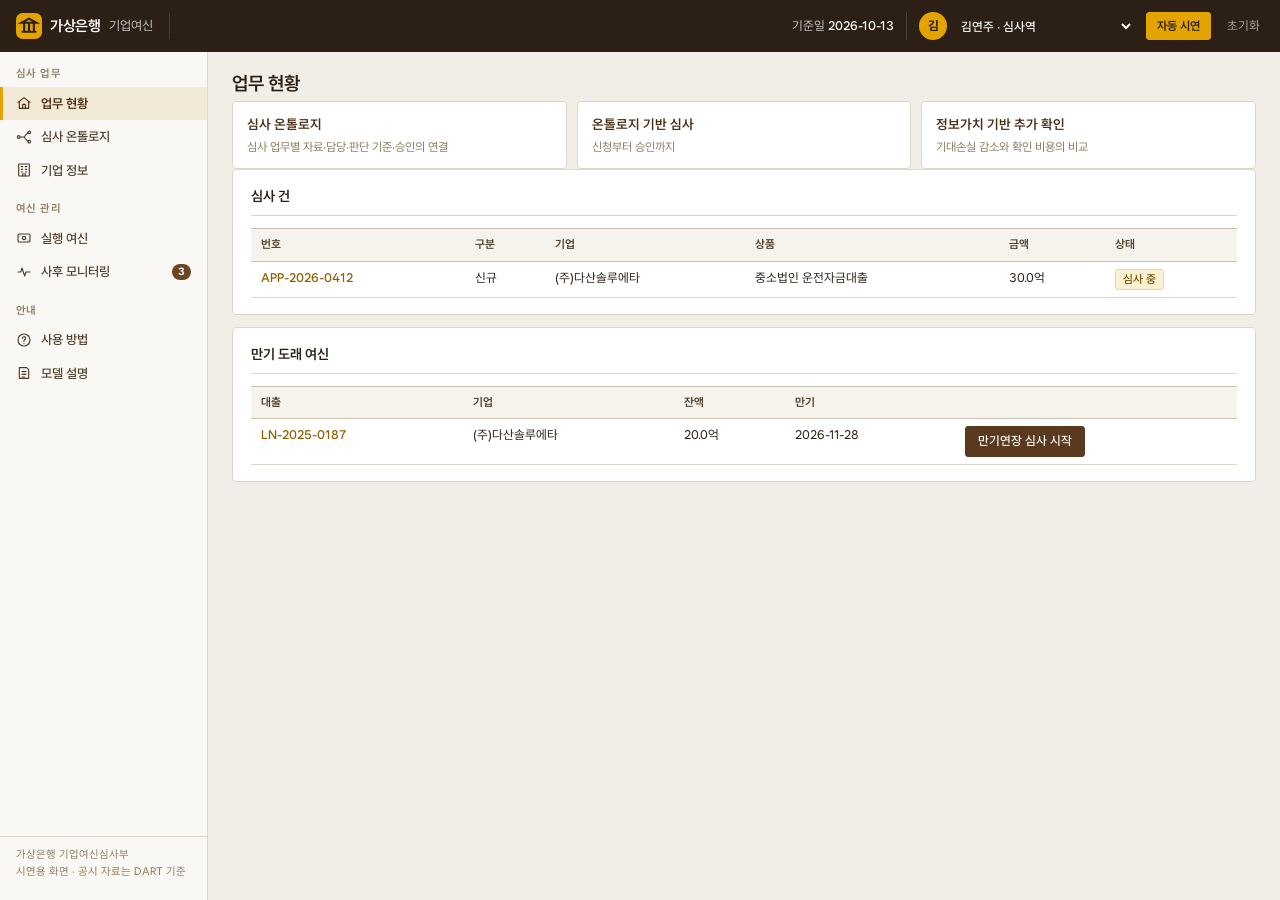
==== index.html @ 07d84627 "자동 시연 기능 추가 - 상단 '자동 시연' 버튼과 사용 방법 화면의 시작 버튼 - 심사 온톨로지 조건 변경, 심사 건 생성, 자료 요청·현장 확인·고객 제출·확인 완료, 재무·상" ====
<!doctype html>
<html lang="ko">
<head>
<meta charset="utf-8">
<meta name="viewport" content="width=device-width, initial-scale=1, viewport-fit=cover">
<meta name="robots" content="noindex">
<style>:root{color-scheme:light}body{margin:0}img{max-width:100%}[hidden]{display:none!important}</style>
</head>
<body>
<title>법인대출 심사 PoC</title>
<style>
@font-face{font-family:"Wanted Sans";font-weight:400;font-style:normal;font-display:swap;src:url([data-uri]) format("woff2")}
@font-face{font-family:"Wanted Sans";font-weight:500;font-style:normal;font-display:swap;src:url([data-uri]) format("woff2")}
@font-face{font-family:"Wanted Sans";font-weight:600;font-style:normal;font-display:swap;src:url([data-uri]) format("woff2")}
@font-face{font-family:"Wanted Sans";font-weight:700;font-style:normal;font-display:swap;src:url([data-uri]) format("woff2")}

:root {
  --yellow: #FFC532; --yellow-deep: #F2A30F; --orange: #E97A1B; --orange-deep: #C2600B;
  --cream: #FFF8EA; --yellow-weak: #FFF1C9; --orange-weak: #FDE7D3;
  --bg: #FAF7F1; --card: #FFFFFF; --line: #EEE7DA; --line-strong: #E2D8C5;
  --text: #2B2B2B; --text-2: #4A4339; --muted: #8A8174;
  --ok: #3F8A5A; --ok-weak: #E8F3EC; --bad: #C23B22; --bad-weak: #FBE6E1;
  --shadow: 0 1px 2px rgba(80, 55, 10, .05), 0 2px 8px rgba(80, 55, 10, .04);
}
* { box-sizing: border-box; }
:root { color-scheme: light; }
html { -webkit-text-size-adjust: 100%; }
body { margin: 0; background: var(--bg); color: var(--text);
  font: 14px/1.55 "Wanted Sans", "Pretendard", "Malgun Gothic", system-ui, sans-serif; letter-spacing: -0.005em; }
a { color: var(--orange-deep); text-decoration: none; }
a:hover { text-decoration: underline; }
h1 { font-size: 22px; font-weight: 600; margin: 0 0 4px; letter-spacing: -0.02em; }
h2 { font-size: 15.5px; font-weight: 600; margin: 0 0 14px; display: flex; align-items: center; gap: 8px; flex-wrap: wrap; }
h3 { font-size: 13.5px; font-weight: 600; margin: 18px 0 8px; color: var(--text-2); }
b, strong { font-weight: 600; }
.sub { color: var(--muted); margin: 0 0 18px; }
.note { color: var(--muted); font-size: 12px; margin: 8px 0 0; }
.small { font-size: 12px; }
.muted { color: var(--muted); }
code, .fn { font-family: ui-monospace, "Cascadia Mono", Consolas, monospace; }
code { font-size: 12px; }

/* ── 상단 바 */
.top { position: sticky; top: env(safe-area-inset-top, 0px); z-index: 10; height: 60px; display: flex; align-items: center; gap: 20px;
  background: #fff; border-bottom: 1px solid var(--line); padding: 0 20px 0 18px; }
.brand { display: flex; align-items: center; gap: 9px; width: 196px; flex: none; color: var(--text); }
.brand:hover { text-decoration: none; }
.brand .logo { width: 30px; height: 30px; }
.brand .logo rect { fill: var(--orange); }
.brand .logo path { fill: none; stroke: #fff; stroke-width: 3; stroke-linecap: round; }
.brand .logo circle { fill: var(--yellow); }
.brand b { font-size: 17px; font-weight: 700; letter-spacing: -0.02em; }
.brand span { font-size: 12px; color: var(--orange-deep); background: var(--yellow-weak); padding: 2px 7px; border-radius: 10px; font-weight: 500; }
.search { flex: 1; max-width: 460px; display: flex; align-items: center; gap: 8px; background: var(--bg); border: 1px solid var(--line);
  border-radius: 20px; padding: 0 14px; height: 36px; }
.search svg { width: 16px; height: 16px; fill: none; stroke: var(--muted); stroke-width: 2; flex: none; }
.search input { border: 0; background: transparent; outline: none; flex: 1; font: inherit; color: var(--text); padding: 0; }
.search:focus-within { border-color: var(--yellow-deep); background: #fff; box-shadow: 0 0 0 3px var(--yellow-weak); }
.meta { margin-left: auto; display: flex; align-items: center; gap: 14px; font-size: 13px; color: var(--text-2); }
.env { background: var(--yellow); color: #4A3500; font-size: 11.5px; font-weight: 600; padding: 3px 9px; border-radius: 10px; }
.asof b { font-weight: 600; }
.icon-btn { position: relative; width: 36px; height: 36px; border-radius: 50%; border: 1px solid var(--line); background: #fff; padding: 0;
  display: grid; place-items: center; cursor: pointer; }
.icon-btn svg { width: 18px; height: 18px; fill: none; stroke: var(--text-2); stroke-width: 1.8; stroke-linejoin: round; }
.icon-btn:hover { background: var(--cream); }
.bell-dot { position: absolute; top: -3px; right: -3px; min-width: 17px; height: 17px; border-radius: 9px; background: var(--orange); color: #fff;
  font-size: 10.5px; font-weight: 700; line-height: 17px; text-align: center; padding: 0 4px; }
.user { display: flex; align-items: center; gap: 8px; }
.avatar { width: 32px; height: 32px; border-radius: 50%; background: linear-gradient(135deg, var(--yellow), var(--orange)); color: #fff;
  font-weight: 700; display: grid; place-items: center; font-size: 14px; }
.user select { border: 0; background: transparent; font: inherit; font-weight: 500; color: var(--text); cursor: pointer; padding: 4px 2px; width: auto; max-width: 190px; }
.user select:focus { box-shadow: none; }
.btn-text { border: 0; background: none; color: var(--muted); font: inherit; font-size: 12.5px; cursor: pointer; padding: 4px; }
.btn-text:hover { color: var(--orange-deep); }

/* ── 왼쪽 메뉴 */
.layout { display: flex; min-height: calc(100vh - 60px); }
nav { width: 214px; flex: none; background: #fff; border-right: 1px solid var(--line); padding: 14px 12px; position: sticky; top: 60px;
  height: calc(100vh - 60px); display: flex; flex-direction: column; }
.nav-group { font-size: 11.5px; font-weight: 600; color: var(--muted); padding: 14px 10px 6px; letter-spacing: .02em; }
.nav-group:first-child { padding-top: 4px; }
nav a { display: flex; align-items: center; gap: 10px; padding: 8px 10px; border-radius: 8px; color: var(--text-2); font-weight: 500; margin-bottom: 2px; }
nav a .ic { width: 18px; height: 18px; fill: none; stroke: currentColor; stroke-width: 1.7; stroke-linecap: round; stroke-linejoin: round; flex: none; }
nav a span { flex: 1; }
nav a:hover { text-decoration: none; background: var(--cream); }
nav a.on { background: var(--yellow-weak); color: var(--orange-deep); font-weight: 600; box-shadow: inset 3px 0 0 var(--orange); }
.nb { background: var(--orange); color: #fff; border-radius: 10px; font-size: 11px; font-weight: 700; padding: 0 7px; line-height: 18px; flex: none !important; }
.nav-foot { margin-top: auto; font-size: 11px; color: var(--muted); padding: 10px; border-top: 1px solid var(--line); line-height: 1.5; }

main { flex: 1; min-width: 0; padding: 18px 30px 60px; max-width: 1320px; }
.crumb { font-size: 12.5px; color: var(--muted); margin-bottom: 10px; display: flex; gap: 6px; align-items: center; }
.crumb span { color: var(--line-strong); }
.crumb b { color: var(--text-2); font-weight: 500; }
.crumb a { color: var(--muted); }

/* ── 카드 */
.card { background: var(--card); border: 1px solid var(--line); border-radius: 12px; padding: 20px 22px; margin-bottom: 16px; box-shadow: var(--shadow); }
.card.scroll { overflow-x: auto; }
.step h2 .n { display: inline-flex; width: 24px; height: 24px; border-radius: 50%; background: var(--orange); color: #fff;
  align-items: center; justify-content: center; font-size: 12.5px; font-weight: 700; }
.step h2 .fns { margin-left: auto; display: flex; gap: 4px; flex-wrap: wrap; }
.fn { font-size: 11px; background: var(--cream); color: var(--orange-deep); border: 1px solid var(--yellow-weak); border-radius: 5px; padding: 1px 7px; font-weight: 500; }
.grid2 { display: grid; grid-template-columns: 1fr 1fr; gap: 18px; }
.grid3 { display: grid; grid-template-columns: 1fr 1fr 1fr; gap: 18px; }
.grid4 { display: grid; grid-template-columns: repeat(4, 1fr); gap: 14px; margin-bottom: 18px; }
.grid2 > .card, .grid3 > .card { margin-bottom: 0; }
.grid2 + .card, .grid2 + section { margin-top: 16px; }
.kpi { background: #fff; border: 1px solid var(--line); border-radius: 12px; padding: 16px 18px; box-shadow: var(--shadow); position: relative; overflow: hidden; }
.kpi::before { content: ""; position: absolute; left: 0; top: 0; bottom: 0; width: 4px; background: var(--yellow); }
.kpi:nth-child(2)::before { background: var(--yellow-deep); }
.kpi:nth-child(3)::before { background: var(--orange); }
.kpi:nth-child(4)::before { background: var(--orange-deep); }
.kpi .k { color: var(--muted); font-size: 12.5px; font-weight: 500; }
.kpi .v { font-size: 26px; font-weight: 700; letter-spacing: -0.02em; margin-top: 2px; }
.kpi .v.small { font-size: 17px; }
.row-between { display: flex; justify-content: space-between; align-items: flex-start; gap: 12px; flex-wrap: wrap; }

/* ── 표 */
table.t { width: 100%; border-collapse: collapse; }
.t th, .t td { border-bottom: 1px solid var(--line); padding: 9px 10px; text-align: left; vertical-align: top; }
.t th { background: #FBF6EA; font-weight: 600; font-size: 12px; color: #6B5A3A; white-space: nowrap; border-bottom-color: var(--line-strong); }
.t tr:hover td { background: #FFFCF4; }
.t.num td, .t.num th { text-align: right; font-variant-numeric: tabular-nums; }
.t.num td:first-child, .t.num th:first-child, .t .l, .t.num .l { text-align: left; }
.t.small td, .t.small th { padding: 5px 7px; font-size: 12px; }
.t tr.sum td { font-weight: 600; background: var(--cream); }
.t tr.hlrow td { background: var(--yellow-weak); }
.t tr.srcrow td { font-size: 12px; }
.t td a { font-weight: 500; }

.dl { display: grid; grid-template-columns: 120px 1fr; gap: 8px 14px; margin: 0; }
.dl.cols { grid-template-columns: 100px 1fr 100px 1fr; }
.dl dt { color: var(--muted); }
.dl dd { margin: 0; font-weight: 500; }

/* ── 표시 */
.tag { display: inline-block; font-size: 11px; border-radius: 5px; padding: 1px 7px; margin-right: 4px; font-weight: 600; }
.t-public { background: var(--yellow-weak); color: #8A5A00; }
.t-syn { background: #F1ECE3; color: #6B5A3A; }
.t-calc { background: var(--orange-weak); color: var(--orange-deep); }
.lv, .st { display: inline-block; font-size: 12px; border-radius: 12px; padding: 2px 10px; white-space: nowrap; font-weight: 600; }
.lv-ok, .st-ok { background: var(--ok-weak); color: var(--ok); }
.lv-info { background: #F1ECE3; color: #6B5A3A; }
.lv-warn, .st-wait { background: var(--orange-weak); color: var(--orange-deep); }
.lv-bad, .st-bad { background: var(--bad-weak); color: var(--bad); }
.st-sub { background: var(--yellow-weak); color: #8A5A00; }
.warn-t { color: var(--bad); }
.ok-t { color: var(--ok); font-weight: 600; }

.checks { list-style: none; margin: 0; padding: 0; }
.checks li { display: flex; gap: 12px; padding: 10px 0; border-bottom: 1px solid var(--line); }
.checks li:last-child { border-bottom: 0; }
.checks li .lv { flex: none; width: 72px; text-align: center; align-self: flex-start; }
.checks p { margin: 3px 0 0; color: var(--text-2); }
.plain { margin: 0; padding-left: 18px; }
.plain li.hit { color: var(--orange-deep); font-weight: 500; }
.src { font-size: 12px; white-space: nowrap; }

.tabs { display: flex; gap: 2px; border-bottom: 1px solid var(--line); margin-bottom: 18px; flex-wrap: wrap; }
.tab { border: 0; background: none; padding: 10px 16px; cursor: pointer; font: inherit; font-weight: 500; color: var(--muted); border-bottom: 2px solid transparent; margin-bottom: -1px; }
.tab:hover { color: var(--text); }
.tab.on { color: var(--orange-deep); border-bottom-color: var(--orange); font-weight: 600; }
.seg { display: inline-flex; border: 1px solid var(--line); border-radius: 8px; overflow: hidden; margin-bottom: 14px; background: #fff; padding: 2px; gap: 2px; }
.seg.wrap { flex-wrap: wrap; }
.seg button { border: 0; background: none; padding: 6px 14px; cursor: pointer; font: inherit; font-size: 13px; color: var(--text-2); border-radius: 6px; }
.seg button.on { background: var(--yellow); color: #3D2C00; font-weight: 600; }

/* ── 입력·버튼 */
button { font: inherit; font-size: 13px; font-weight: 600; background: var(--orange); color: #fff; border: 1px solid var(--orange); border-radius: 8px; padding: 6px 14px; cursor: pointer; }
button:hover { background: var(--orange-deep); border-color: var(--orange-deep); }
button.ghost { background: #fff; color: var(--orange-deep); border-color: var(--line-strong); }
button.ghost:hover { background: var(--cream); }
button.danger { background: #fff; color: var(--bad); border-color: #EBC2B9; }
button.danger:hover { background: var(--bad-weak); }
button.small { padding: 3px 10px; font-size: 12px; }
.btn-ghost { display: inline-block; border: 1px solid var(--line-strong); background: #fff; color: var(--text-2); border-radius: 8px; padding: 6px 14px; font-weight: 500; font-size: 13px; }
.btn-ghost:hover { text-decoration: none; background: var(--cream); }
input, select, textarea { font: inherit; font-size: 13px; border: 1px solid var(--line-strong); border-radius: 8px; padding: 6px 9px; background: #fff; color: var(--text); }
input:focus, select:focus, textarea:focus { outline: none; border-color: var(--yellow-deep); box-shadow: 0 0 0 3px var(--yellow-weak); }
textarea { width: 100%; margin-bottom: 8px; }
.params { display: flex; flex-wrap: wrap; gap: 10px 14px; align-items: flex-end; padding: 14px; background: var(--cream); border: 1px solid var(--yellow-weak); border-radius: 10px; margin-bottom: 16px; }
.params label { display: flex; flex-direction: column; font-size: 12px; color: var(--text-2); gap: 3px; font-weight: 500; }
.params input { width: 96px; }
.params fieldset { border: 1px solid var(--line-strong); border-radius: 8px; display: flex; gap: 8px; padding: 6px 10px; background: #fff; }
.params legend { font-size: 12px; color: var(--text-2); font-weight: 600; }
.btns { display: flex; gap: 6px; margin-top: 8px; }
form.inline { display: flex; gap: 6px; align-items: center; }
form.inline input[type=file] { max-width: 220px; }
details { margin-top: 12px; }
summary { cursor: pointer; color: var(--orange-deep); font-weight: 500; }
.op { border-left: 3px solid var(--yellow); background: var(--cream); padding: 8px 12px; margin-bottom: 8px; border-radius: 0 8px 8px 0; }
.op p { margin: 4px 0 0; }
.empty { color: var(--muted); }
.pkg { background: var(--cream); padding: 5px 12px; border-radius: 8px; font-size: 12px; }

/* ── 심사 화면 */
.page-head { display: flex; justify-content: space-between; align-items: flex-start; gap: 12px; margin-bottom: 14px; flex-wrap: wrap; }
.page-head .sub { margin: 0; display: flex; align-items: center; gap: 6px; flex-wrap: wrap; }
.h1-co { font-weight: 500; color: var(--text-2); margin-left: 6px; }
.head-actions { display: flex; gap: 8px; }
.stepper { display: flex; list-style: none; margin: 0 0 18px; padding: 14px 18px; background: #fff; border: 1px solid var(--line); border-radius: 12px; box-shadow: var(--shadow); gap: 0; }
.stepper li { flex: 1; display: flex; align-items: center; gap: 10px; position: relative; }
.stepper li + li::before { content: ""; position: absolute; left: -18px; width: 18px; top: 50%; border-top: 2px solid var(--line-strong); }
.stepper li.done + li::before { border-top-color: var(--orange); }
.stepper .dot { width: 28px; height: 28px; border-radius: 50%; display: grid; place-items: center; font-size: 12.5px; font-weight: 700;
  border: 2px solid var(--line-strong); color: var(--muted); background: #fff; flex: none; }
.stepper li.done .dot { background: var(--orange); border-color: var(--orange); color: #fff; }
.stepper li.cur .dot { border-color: var(--yellow-deep); background: var(--yellow-weak); color: var(--orange-deep); }
.stepper b { display: block; font-size: 13px; }
.stepper small { display: block; color: var(--muted); font-size: 11.5px; }
.stepper li { padding-right: 18px; }
.case-layout { display: grid; grid-template-columns: minmax(0, 1fr) 290px; gap: 16px; align-items: start; }
.case-layout.no-side { grid-template-columns: minmax(0, 1fr); }
.case-side { position: sticky; top: 76px; }
.side-card { padding: 16px 18px; }
.side-card h3 { margin-top: 0; }
.side-co { display: flex; gap: 10px; align-items: center; margin-bottom: 14px; }
.co-mark { width: 38px; height: 38px; border-radius: 10px; background: var(--yellow-weak); color: var(--orange-deep); font-weight: 700; font-size: 17px; display: grid; place-items: center; flex: none; }
.side-co b { display: block; }
.side-co small { color: var(--muted); font-size: 12px; }
.side-dl { display: grid; grid-template-columns: 76px 1fr; gap: 6px 10px; margin: 0 0 14px; font-size: 13px; }
.side-dl dt { color: var(--muted); }
.side-dl dd { margin: 0; text-align: right; }
.side-metrics { display: grid; grid-template-columns: repeat(3, 1fr); gap: 6px; margin-bottom: 12px; }
.side-metrics div { background: var(--cream); border-radius: 8px; padding: 8px; text-align: center; }
.side-metrics small { display: block; font-size: 11px; color: var(--muted); }
.side-metrics b { display: block; font-size: 19px; font-weight: 700; }
.side-metrics span { font-size: 10.5px; color: var(--muted); }
.band { color: var(--text); }
.band-C, .band-D { color: var(--orange-deep); }
.side-reco { border: 1px dashed var(--yellow-deep); border-radius: 8px; padding: 9px 11px; background: #FFFCF2; }
.side-reco small { display: block; font-size: 11px; color: var(--orange-deep); font-weight: 600; }
.side-reco b { display: block; font-size: 13px; margin: 2px 0; }
.side-reco span { font-size: 11.5px; color: var(--muted); }
.side-log { list-style: none; margin: 0; padding: 0; }
.side-log li { display: grid; grid-template-columns: 1fr auto; gap: 0 8px; padding: 7px 0; border-bottom: 1px solid var(--line); font-size: 12.5px; }
.side-log li:last-child { border-bottom: 0; }
.side-log span { grid-column: 1; color: var(--muted); font-size: 11.5px; }
.side-log small { grid-row: 1; grid-column: 2; color: var(--muted); }
.side-pkg { display: flex; align-items: center; gap: 8px; padding: 10px 14px; border-radius: 10px; background: var(--yellow-weak); color: var(--orange-deep); font-weight: 500; font-size: 12.5px; }
.side-pkg .ic { width: 16px; height: 16px; fill: none; stroke: currentColor; stroke-width: 1.8; }
.side-pkg:hover { text-decoration: none; background: var(--yellow); color: #3D2C00; }

/* ── 패키지 칩 */
.chips { display: flex; flex-wrap: wrap; gap: 4px; margin-bottom: 7px; align-items: center; }
.chips .cl { font-size: 11px; color: var(--muted); width: 36px; }
.chip { font: 11px/1.8 ui-monospace, Consolas, monospace; padding: 0 7px; border-radius: 5px; }
.c-obj { background: var(--yellow-weak); color: #7A5200; }
.c-fn { background: var(--cream); color: var(--orange-deep); border: 1px solid var(--yellow-weak); }
.c-act { background: var(--orange-weak); color: var(--orange-deep); }

/* ── 고객 진행 단계 */
.progress { display: flex; list-style: none; padding: 0; margin: 14px 0; gap: 4px; }
.progress li { flex: 1; text-align: center; padding: 9px 4px; background: #F3EEE4; color: var(--muted); font-size: 13px; font-weight: 500; border-radius: 6px; }
.progress li.done { background: var(--orange); color: #fff; }

/* ── 그래프 */
.chart { width: 100%; height: auto; }
.chart .bar { fill: var(--yellow-deep); }
.chart .bar.hl { fill: var(--orange); }
.chart .bar.neg { fill: #E59A86; }
.chart .zero { stroke: #CFC5B3; stroke-width: 1; }
.chart .ref { stroke: var(--bad); stroke-dasharray: 4 3; }
.chart .axis { font-size: 10px; fill: var(--muted); }
.chart .val { font-size: 10px; fill: var(--text); font-weight: 600; }

.toast { position: fixed; bottom: 26px; left: 50%; transform: translateX(-50%) translateY(20px); opacity: 0; transition: .2s;
  background: #2B2B2B; color: #fff; padding: 11px 18px; border-radius: 10px; pointer-events: none; max-width: 90vw; box-shadow: 0 6px 20px rgba(0,0,0,.15); }
.toast.show { opacity: 1; transform: translateX(-50%); }
.toast.bad { background: var(--bad); }

/* 고객 화면 */
.customer .search, .customer .asof { visibility: hidden; }
.customer .brand span { background: var(--orange); color: #fff; }

@media (max-width: 1100px) {
  .case-layout { grid-template-columns: minmax(0, 1fr); }
  .case-side { position: static; }
}
@media (max-width: 900px) {
  .top { gap: 10px; padding: 0 12px; }
  .brand { width: auto; }
  .brand span, .asof, .env, .search { display: none; }
  .layout { flex-direction: column; }
  nav { width: auto; height: auto; position: static; flex-direction: row; overflow-x: auto; border-right: 0; border-bottom: 1px solid var(--line); padding: 6px; }
  .nav-group, .nav-foot { display: none; }
  nav a { white-space: nowrap; }
  main { padding: 14px 16px 40px; }
  .grid2, .grid3 { grid-template-columns: 1fr; }
  .grid4 { grid-template-columns: 1fr 1fr; }
  .dl.cols { grid-template-columns: 90px 1fr; }
  .card { overflow-x: auto; }
  .stepper { overflow-x: auto; }
  .stepper li { min-width: 120px; }
}

/* ── 색상: 진한 노랑·갈색 */
:root {
  --yellow: #E3A400; --yellow-deep: #C98A00; --orange: #6B4423; --orange-deep: #4A2E14;
  --cream: #FBF3DF; --yellow-weak: #F6E3AE; --orange-weak: #EADDC9;
  --bg: #F5EDDC; --card: #FFFDF8; --line: #E6D9BC; --line-strong: #D3C09A;
  --text: #2A1E12; --text-2: #4B3A27; --muted: #8C7A5E;
  --ok: #4F7A3A; --ok-weak: #E7EEDC; --bad: #B4381F; --bad-weak: #F7E2DC;
  --shadow: 0 1px 2px rgba(70, 45, 10, .06), 0 2px 8px rgba(70, 45, 10, .05);
  --amber-text: #6B4A00;
}
a { color: #8F5E00; }
.brand span { background: var(--yellow-weak); color: var(--orange-deep); }
.customer .brand span { background: var(--orange); color: #fff; }
.avatar { background: linear-gradient(135deg, var(--yellow), var(--orange)); }
.env { background: var(--yellow); color: var(--orange-deep); }
.t th { background: #F2E6C8; color: #5C4420; border-bottom-color: var(--line-strong); }
.t tr:hover td { background: #FAF3E2; }
.t-public { background: var(--yellow-weak); color: var(--amber-text); }
.t-syn { background: #EDE4D0; color: #5C4420; }
.t-calc { background: var(--orange-weak); color: var(--orange-deep); }
.lv-info { background: #EDE4D0; color: #5C4420; }
.lv-warn, .st-wait { background: #F3D27A; color: var(--amber-text); }
.st-sub { background: var(--yellow-weak); color: var(--amber-text); }
.tab.on { color: var(--orange-deep); border-bottom-color: var(--yellow); }
.tab.on:hover { border-bottom-color: var(--yellow); }
.seg button.on, .seg button.on:hover { background: var(--yellow); color: var(--orange-deep); }
button.ghost { color: var(--orange-deep); }
.side-reco { background: var(--cream); border-color: var(--yellow-deep); }
.side-reco small { color: var(--amber-text); }
.c-obj { background: var(--yellow-weak); color: #5C4420; }
.c-fn { background: var(--cream); color: var(--orange-deep); border-color: var(--yellow-weak); }
.c-act { background: var(--orange-weak); color: var(--orange-deep); }
.progress li { background: #EDE3CC; }
.chart .bar { fill: var(--yellow-deep); }
.chart .bar.hl { fill: var(--orange); }
.chart .bar.neg { fill: #C9977A; }
.chart .zero { stroke: #C9B894; }
.toast { background: var(--text); }
.fn { background: var(--cream); color: var(--orange-deep); border-color: var(--yellow-weak); }
.kpi::before { background: var(--yellow); }
.kpi:nth-child(2)::before { background: var(--yellow-deep); }
.kpi:nth-child(3)::before { background: var(--orange); }
.kpi:nth-child(4)::before { background: var(--orange-deep); }
.stepper li.cur .dot { border-color: var(--yellow); background: var(--yellow-weak); color: var(--orange-deep); }
.search:focus-within, input:focus, select:focus, textarea:focus { border-color: var(--yellow-deep); box-shadow: 0 0 0 3px var(--yellow-weak); }
.nav-foot { color: var(--muted); }

/* ── 업무 시스템 스킨: 평면, 조밀, 색은 강조에만 */
:root { --bg: #F1EEE8; --card: #FFFFFF; --line: #DDD7CA; --line-strong: #C9C0AE; --shadow: none; --top: #2C2016; --top-2: #3B2B1C; --radius: 4px; }
body { font-size: 13px; line-height: 1.5; letter-spacing: 0; }
h1 { font-size: 19px; font-weight: 600; margin: 0 0 2px; letter-spacing: -0.01em; }
h2 { font-size: 14px; margin: 0 0 12px; padding-bottom: 8px; border-bottom: 1px solid var(--line); }
h3 { font-size: 13px; margin: 14px 0 6px; color: var(--text); }
.sub { margin-bottom: 14px; font-size: 12.5px; }
.note { font-size: 11.5px; }

/* 상단 바: 어두운 갈색 */
.top { height: 52px; background: var(--top); border-bottom: 0; color: #fff; gap: 16px; padding: 0 16px; }
.brand { width: auto; color: #fff; gap: 8px; padding-right: 16px; border-right: 1px solid rgba(255,255,255,.14); margin-right: 4px; }
.brand .logo { width: 26px; height: 26px; }
.brand .logo rect { fill: var(--yellow); }
.brand .logo path { stroke: var(--top); stroke-width: 2.6; }
.brand b { font-size: 15px; font-weight: 600; }
.brand span { background: none; color: rgba(255,255,255,.72); padding: 0; font-size: 13px; font-weight: 400; }
.customer .brand span { background: none; color: var(--yellow); }
.meta { gap: 12px; color: rgba(255,255,255,.75); font-size: 12.5px; }
.asof b { color: #fff; font-weight: 500; }
.user { gap: 8px; padding-left: 12px; border-left: 1px solid rgba(255,255,255,.14); }
.user select { color: #fff; font-weight: 500; }
.user select option { color: var(--text); }
.avatar { width: 28px; height: 28px; background: var(--yellow); color: var(--top); font-size: 12.5px; font-weight: 700; }
.btn-text { color: rgba(255,255,255,.6); }
.btn-text:hover { color: #fff; }

/* 메뉴 */
.layout { min-height: calc(100vh - 52px); }
nav { width: 208px; padding: 10px 0; top: 52px; height: calc(100vh - 52px); background: #FAF8F4; border-right: 1px solid var(--line); }
.nav-group { font-size: 11px; font-weight: 600; color: var(--muted); padding: 14px 16px 4px; letter-spacing: .04em; }
nav a { padding: 7px 16px; border-radius: 0; margin: 0; font-size: 13px; font-weight: 500; color: var(--text-2); gap: 9px; }
nav a .ic { width: 16px; height: 16px; }
nav a:hover { background: #F2EEE4; }
nav a.on { background: #F2EAD6; color: var(--orange-deep); font-weight: 600; box-shadow: inset 3px 0 0 var(--yellow); }
.nb { background: var(--orange); font-size: 10.5px; line-height: 16px; padding: 0 6px; border-radius: 8px; }
.nav-foot { font-size: 11px; padding: 10px 16px; }

main { padding: 18px 24px 56px; max-width: 1360px; }
.crumb { font-size: 12px; margin-bottom: 8px; }

/* 카드·표: 평면 */
.card { border-radius: var(--radius); padding: 16px 18px; margin-bottom: 12px; box-shadow: none; }
.grid2, .grid3 { gap: 12px; }
.grid4 { gap: 0; margin-bottom: 12px; border: 1px solid var(--line); border-radius: var(--radius); background: #fff; }
.kpi { border: 0; border-right: 1px solid var(--line); border-radius: 0; padding: 12px 16px; box-shadow: none; }
.kpi:last-child { border-right: 0; }
.kpi::before { display: none; }
.kpi .k { font-size: 12px; }
.kpi .v { font-size: 20px; font-weight: 600; margin-top: 2px; }
.kpi .v.small { font-size: 15px; }
table.t { font-size: 12.5px; }
.t th, .t td { padding: 7px 10px; }
.t th { background: #F6F3EC; color: var(--text-2); font-size: 11.5px; font-weight: 600; border-bottom: 1px solid var(--line-strong); border-top: 1px solid var(--line-strong); }
.t tr:hover td { background: #FAF8F3; }
.t tr.sum td { background: #F6F3EC; }
.t tr.hlrow td { background: #FBF3DC; }
.dl { gap: 6px 12px; font-size: 13px; }
.dl dt { font-size: 12.5px; }

/* 표시 */
.tag { border-radius: 3px; font-size: 10.5px; padding: 1px 6px; font-weight: 500; }
.lv, .st { border-radius: 3px; font-size: 11.5px; padding: 1px 7px; font-weight: 500; border: 1px solid transparent; }
.lv-ok, .st-ok { background: #EEF4E8; color: #3E6B2E; border-color: #CFE0C3; }
.lv-info { background: #F3F0E9; color: #5C4E3A; border-color: #E1DACC; }
.lv-warn, .st-wait { background: #FBF0CF; color: #6B4A00; border-color: #EBD59A; }
.lv-bad, .st-bad { background: #FBEAE5; color: #A33217; border-color: #EFC8BE; }
.st-sub { background: #F3E9CF; color: #6B4A00; border-color: #E5D3A2; }
.checks li { padding: 8px 0; gap: 10px; }
.checks li .lv { width: 64px; }
.checks p { font-size: 12.5px; }

.tabs { margin-bottom: 14px; gap: 0; }
.tab { padding: 8px 14px; font-size: 13px; }
.seg { border-radius: 3px; padding: 0; gap: 0; margin-bottom: 12px; }
.seg button { border-radius: 0; padding: 5px 12px; font-size: 12.5px; border-right: 1px solid var(--line); }
.seg button:last-child { border-right: 0; }

/* 입력·버튼 */
button { border-radius: 3px; padding: 5px 12px; font-size: 12.5px; font-weight: 500; background: #5A3A1E; border-color: #5A3A1E; }
button:hover { background: #432A14; border-color: #432A14; }
button.ghost { color: var(--text-2); border-color: var(--line-strong); }
button.small { padding: 2px 9px; font-size: 12px; }
.btn-ghost { border-radius: 3px; padding: 5px 12px; font-size: 12.5px; }
input, select, textarea { border-radius: 3px; padding: 5px 8px; font-size: 12.5px; }
.params { background: #F8F6F1; border: 1px solid var(--line); border-radius: var(--radius); padding: 10px 12px; gap: 8px 12px; margin-bottom: 12px; }
.params label { font-size: 11.5px; }
.params input { width: 88px; }
.op { border-left: 3px solid var(--yellow); background: #FAF8F3; border-radius: 0 3px 3px 0; }
summary { font-size: 12.5px; }

/* 심사 화면 */
.page-head { margin-bottom: 12px; }
.stepper { border-radius: var(--radius); box-shadow: none; padding: 10px 16px; margin-bottom: 12px; }
.stepper .dot { width: 22px; height: 22px; font-size: 11px; border-width: 1.5px; }
.stepper b { font-size: 12.5px; }
.stepper small { font-size: 11px; }
.step h2 .n { width: 20px; height: 20px; border-radius: 3px; font-size: 11.5px; background: #5A3A1E; }
.case-layout { grid-template-columns: minmax(0, 1fr) 272px; gap: 12px; }
.case-side { top: 64px; }
.side-card { padding: 14px 16px; }
.co-mark { width: 34px; height: 34px; border-radius: 4px; background: #F3E9CF; color: var(--orange-deep); font-size: 15px; }
.side-dl { font-size: 12.5px; }
.side-metrics div { background: #F6F3EC; border-radius: 3px; }
.side-metrics b { font-size: 17px; }
.side-reco { border: 1px solid #E5D3A2; background: #FBF3DC; border-radius: 3px; }
.side-pkg { border-radius: 3px; background: #F2EAD6; color: var(--orange-deep); font-size: 12px; }
.side-pkg:hover { background: #EAD9B3; color: var(--orange-deep); }
.chip { border-radius: 3px; font-size: 10.5px; }
.progress li { border-radius: 3px; font-size: 12.5px; padding: 8px 4px; }
.progress li.done { background: #5A3A1E; }
.pkg { border-radius: 3px; }
.toast { border-radius: 4px; font-size: 13px; }
.fn { border-radius: 3px; }

@media (max-width: 1100px) {
  .case-layout { grid-template-columns: minmax(0, 1fr); }
  .case-side { position: static; }
}
@media (max-width: 900px) {
  .layout { flex-direction: column; min-height: 0; }
  nav { width: auto; height: auto; position: static; flex-direction: row; overflow-x: auto; padding: 0 6px; border-right: 0; border-bottom: 1px solid var(--line); background: #fff; }
  nav a { white-space: nowrap; padding: 10px 10px; }
  nav a.on { background: none; box-shadow: inset 0 -2px 0 var(--yellow); }
  .nav-group, .nav-foot { display: none; }
  .top .brand span, .top .asof { display: none; }
}

@media (max-width: 600px) {
  .top { height: 52px; gap: 8px; padding: 0 12px; }
  .brand { border-right: 0; padding-right: 0; }
  .brand b { font-size: 14px; }
  .user { border-left: 0; padding-left: 0; }
  .meta { gap: 8px; }
  .user select { max-width: 150px; font-size: 13px; }
  .btn-text { font-size: 12px; }
  .layout { min-height: calc(100vh - 52px); }
  main { padding: 12px 16px 48px; }
  h1 { font-size: 19px; }
  .card { padding: 12px 12px; }
  .grid4 { gap: 0; }
  .kpi { padding: 10px 12px; border-bottom: 1px solid var(--line); }
  .kpi:nth-child(2n) { border-right: 0; }
  .kpi:nth-child(n+3) { border-bottom: 0; }
  .kpi .v { font-size: 18px; }
  .dl { grid-template-columns: 96px 1fr; }
  .dl.cols { grid-template-columns: 90px 1fr; }
  .side-dl { grid-template-columns: 70px 1fr; }
  .t th, .t td { padding: 7px 8px; }
  .params { padding: 10px; gap: 8px 10px; }
  .params input { width: 84px; }
  .params fieldset { flex-wrap: wrap; }
  .toast { bottom: calc(18px + env(safe-area-inset-bottom, 0px)); }
  form.inline { flex-wrap: wrap; }
  form.inline input[type=file] { max-width: 100%; }
  .page-head .head-actions { width: 100%; }
  .t td, .t th { white-space: nowrap; }
  .t td.l, .t td .note, .t td div, .t td p, .t td.small { white-space: normal; min-width: 150px; }
  .btn-text { white-space: nowrap; }
  .user select { max-width: 132px; }
  .t.stack, .t.stack tbody { display: block; }
  .t.stack tr { display: block; padding: 9px 0; border-bottom: 1px solid var(--line); }
  .t.stack tr:first-child { display: none; }
  .t.stack tr:last-child { border-bottom: 0; }
  .t.stack td { display: flex; gap: 10px; padding: 2px 0; border: 0; white-space: normal; align-items: flex-start; text-align: left; }
  .t.stack td::before { content: attr(data-th); color: var(--muted); font-size: 12px; flex: none; width: 76px; padding-top: 1px; }
  .t.stack td:not([data-th])::before { content: none; }
  .t.stack td:empty { display: none; }
  .t.stack tr:hover td { background: none; }
  .t.stack tr.sum td, .t.stack tr.hlrow td { background: none; }
  .t.stack tr.hlrow { background: var(--yellow-weak); border-radius: 6px; padding: 9px 8px; }
  .t.stack td .note, .t.stack td div { min-width: 0; }
  .t.stack td > b:first-child { font-weight: 600; }
  .t.stack form.inline { width: 100%; }
}
.tab:hover, .tab.on:hover { background: none; border-color: transparent; border-bottom-color: transparent; }
.tab.on:hover { border-bottom-color: var(--orange); }
.seg button:hover { background: none; border-color: transparent; }
.seg button.on:hover { background: var(--yellow); }
.btn-text:hover { background: none; border-color: transparent; }
nav::-webkit-scrollbar { height: 0; }

/* 심사 온톨로지 */
.workflow-intro { background: #FFFCF5; border-color: #EAD9B3; }
.guide { display: grid; grid-template-columns: repeat(3, minmax(0, 1fr)); gap: 10px; }
.guide a { display: block; border: 1px solid var(--line); border-radius: 4px; padding: 12px 14px; background: #fff; color: var(--text); }
.guide a:hover { text-decoration: none; border-color: var(--yellow-deep); background: #FFFCF5; }
.guide b { display: block; font-size: 13.5px; margin-bottom: 3px; color: var(--orange-deep); }
.guide span { font-size: 12px; color: var(--muted); }
.workflow-controls { display: flex; flex-wrap: wrap; align-items: end; gap: 12px; }
.workflow-controls label { display: flex; flex-direction: column; gap: 5px; font-size: 12px; min-width: 150px; flex: 1 1 150px; }
.workflow-controls select { height: 35px; width: 100%; }
.workflow-controls button { height: 35px; }
.workflow-rules { margin: 0 0 12px; background: #F8F6F1; border: 1px solid var(--line); border-radius: 4px; padding: 10px 13px; }
.workflow-rules div { padding: 3px 0; }
.workflow-rules div::before { content: '✓'; margin-right: 9px; color: #5A3A1E; font-weight: 700; }
.workflow-product { border: 1px solid var(--line); border-radius: 4px; padding: 13px; }
.workflow-product.selected { background: #FBF3DC; border-color: #E5D3A2; }
.workflow-product h3 { margin: 0 0 6px; }
.workflow-product li { margin-bottom: 6px; }
.field-row { background: #FFF5EB; }
.onsite-note { background: #FFF5EB; border: 1px solid #EEDCC7; padding: 12px; margin-top: 12px; border-radius: 4px; }
.onsite-note h3 { margin-top: 0; }
.onto-hub { display: grid; grid-template-columns: minmax(0, 1fr) 190px minmax(0, 1fr); gap: 12px 36px; margin: 4px 0 6px; }
.onto-node { position: relative; border: 1px solid var(--line); border-radius: 4px; padding: 10px 12px; background: #FAF8F4; }
.onto-node small { display: block; font-size: 11px; color: var(--muted); font-weight: 600; margin-bottom: 4px; }
.onto-node ul { list-style: none; margin: 0; padding: 0; }
.onto-node li { padding: 2px 0; }
.onto-node li span { display: block; font-size: 11.5px; color: var(--muted); }
.onto-node p { margin: 0; }
.onto-node.l1, .onto-node.l2, .onto-node.l3 { grid-column: 1; }
.onto-node.r1, .onto-node.r2, .onto-node.r3 { grid-column: 3; }
.onto-node.l1, .onto-node.r1 { grid-row: 1; }
.onto-node.l2, .onto-node.r2 { grid-row: 2; }
.onto-node.l3, .onto-node.r3 { grid-row: 3; }
.onto-node.l1::after, .onto-node.l2::after, .onto-node.l3::after { content: ""; position: absolute; top: 50%; right: -37px; width: 36px; border-top: 1px solid var(--line-strong); }
.onto-node.r1::before, .onto-node.r2::before, .onto-node.r3::before { content: ""; position: absolute; top: 50%; left: -37px; width: 36px; border-top: 1px solid var(--line-strong); }
.onto-center { grid-column: 2; grid-row: 1 / span 3; align-self: center; text-align: center; background: var(--top); color: #fff; border-radius: 4px; padding: 18px 12px; }
.onto-center small { display: block; font-size: 11px; color: rgba(255,255,255,.7); }
.onto-center b { display: block; font-size: 17px; margin: 4px 0; }
.onto-center span { font-size: 11.5px; color: var(--yellow); }
.t td.nw { white-space: nowrap; font-weight: 500; }
.howto { list-style: none; margin: 0; padding: 0; counter-reset: st; }
.howto li { display: flex; justify-content: space-between; gap: 16px; align-items: center; padding: 10px 0 10px 40px; border-bottom: 1px solid var(--line); position: relative; counter-increment: st; }
.howto li:last-child { border-bottom: 0; }
.howto li::before { content: counter(st); position: absolute; left: 0; top: 11px; width: 24px; height: 24px; border-radius: 3px; background: #5A3A1E; color: #fff; font-size: 12px; font-weight: 700; display: grid; place-items: center; }
.howto p { margin: 2px 0 0; color: var(--text-2); font-size: 12.5px; }
.howto-go { flex: none; text-align: right; font-size: 12.5px; }
@media (max-width: 600px) { .howto li { flex-direction: column; align-items: flex-start; gap: 6px; } .howto-go { text-align: left; } }
.flow { display: flex; list-style: none; margin: 12px 0; padding: 0; gap: 22px; }
.flow li { flex: 1; position: relative; border: 1px solid var(--line); border-radius: 4px; background: #FAF8F4; padding: 10px 12px; }
.flow li:first-child { border-left: 3px solid var(--yellow); }
.flow li + li::before { content: ""; position: absolute; left: -17px; top: 50%; width: 12px; height: 12px; margin-top: -6px; border-top: 2px solid var(--line-strong); border-right: 2px solid var(--line-strong); transform: rotate(45deg) scale(.7); }
.flow b { display: block; font-size: 13px; }
.flow span { display: block; font-size: 11.5px; color: var(--muted); margin-top: 2px; }
@media (max-width: 900px) {
  .flow { flex-direction: column; gap: 14px; }
  .flow li + li::before { left: 50%; top: -14px; margin: 0 0 0 -6px; transform: rotate(135deg) scale(.7); }
  .guide { grid-template-columns: 1fr; }
  .onto-hub { grid-template-columns: 1fr; gap: 8px; }
  .onto-center { grid-column: auto; grid-row: auto; order: -1; padding: 12px; }
  .onto-node.l1, .onto-node.l2, .onto-node.l3, .onto-node.r1, .onto-node.r2, .onto-node.r3 { grid-column: auto; grid-row: auto; border-left: 3px solid var(--yellow); }
  .onto-node::before, .onto-node::after { display: none; }
}
@media (max-width: 600px) { .workflow-controls label { flex-basis: 100%; } }

/* 자동 시연 */
.demo-btn { background: var(--yellow); border-color: var(--yellow); color: var(--top); font-weight: 600; padding: 4px 10px; font-size: 12px; }
.demo-btn:hover { background: #F0B800; border-color: #F0B800; color: var(--top); }
.demo-panel { position: fixed; left: 50%; bottom: calc(18px + env(safe-area-inset-bottom, 0px)); transform: translateX(-50%); z-index: 50; width: min(560px, calc(100vw - 24px));
  background: var(--top); color: #fff; border-radius: 6px; padding: 12px 16px; box-shadow: 0 8px 24px rgba(0,0,0,.25); }
.demo-panel .demo-bar { display: flex; justify-content: space-between; align-items: center; font-size: 12px; color: var(--yellow); font-weight: 600; }
.demo-panel .demo-bar button { background: transparent; color: #fff; border-color: rgba(255,255,255,.4); }
.demo-panel p { margin: 6px 0 0; font-size: 14px; line-height: 1.5; }
.demo-hl { outline: 3px solid var(--yellow); outline-offset: 3px; border-radius: 4px; transition: outline-color .2s; }
.demo-running .toast { bottom: calc(130px + env(safe-area-inset-bottom, 0px)); }
.demo-btn { white-space: nowrap; flex: none; }
@media (max-width: 600px) { .demo-btn { padding: 3px 8px; font-size: 11.5px; } .top .user select { max-width: 104px; } .top .meta { gap: 6px; } }

</style>

  <header class="top">
    <a class="brand" href="#/home">
      <svg class="logo" viewBox="0 0 32 32" aria-hidden="true"><rect width="32" height="32" rx="8"/><path d="M8 23h16M10 13v8M16 13v8M22 13v8M7 12l9-5 9 5z"/></svg>
      <b>가상은행</b><span>기업여신</span>
    </a>
    <div class="meta">
      <span class="asof">기준일 <b id="asof"></b></span>
      <div class="user"><span id="avatar" class="avatar"></span><select id="role" title="사용자 전환"></select></div>
      <button id="demo" class="demo-btn" title="시연 자동 진행">자동 시연</button>
      <button id="reset" class="btn-text" title="시연 데이터를 처음 상태로">초기화</button>
    </div>
  </header>
  <div class="layout">
    <nav id="nav"></nav>
    <main id="main"></main>
  </div>
  <div id="toast" class="toast" role="status" aria-live="polite"></div>
  <script>
// build_data.py 로 생성. 직접 수정하지 않음.
window.CREDITOS_DATA = {"generated_from": "OpenDART (dart/dart_panel)", "companies": {"00624518": {"corp_code": "00624518", "name": "(주)다산솔루에타", "stock_name": "다산솔루에타", "stock_code": "154040", "market": "코스닥", "ceo": "안상헌", "bizr_no": "1238189952", "jurir_no": "1351110065750", "address": "경기도 화성시 마도면 해운로 498-42 -", "homepage": "www.solueta.com", "induty_code": "2629", "est_dt": "20030627", "acc_mt": "12", "financials": {"OFS": {"2015": {"period_end": "2015-12-31", "rcept_no": "20160512000468", "published": "20160512", "items": {"revenue": {"v": 69319133640.0, "src": {"rcept_no": "20160512000468", "account_id": "ifrs_Revenue", "account_nm": "수익(매출액)", "sj_div": "CIS", "published": "20160512"}}, "op_income": {"v": 11249870855.0, "src": {"rcept_no": "20160512000468", "account_id": "dart_OperatingIncomeLoss", "account_nm": "영업이익", "sj_div": "CIS", "published": "20160512"}}, "net_income": {"v": 9635101526.0, "src": {"rcept_no": "20160512000468", "account_id": "ifrs_ProfitLoss", "account_nm": "당기순이익", "sj_div": "CIS", "published": "20160512"}}, "finance_costs": {"v": 3197210452.0, "src": {"rcept_no": "20160512000468", "account_id": "ifrs_FinanceCosts", "account_nm": "금융원가", "sj_div": "CIS", "published": "20160512"}}, "assets": {"v": 89138103432.0, "src": {"rcept_no": "20160512000468", "account_id": "ifrs_Assets", "account_nm": "자산총계", "sj_div": "BS", "published": "20160512"}}, "current_assets": {"v": 56619128387.0, "src": {"rcept_no": "20160512000468", "account_id": "ifrs_CurrentAssets", "account_nm": "유동자산", "sj_div": "BS", "published": "20160512"}}, "cash": {"v": 21017604066.0, "src": {"rcept_no": "20160512000468", "account_id": "ifrs_CashAndCashEquivalents", "account_nm": "현금및현금성자산", "sj_div": "BS", "published": "20160512"}}, "liabilities": {"v": 13516188303.0, "src": {"rcept_no": "20160512000468", "account_id": "ifrs_Liabilities", "account_nm": "부채총계", "sj_div": "BS", "published": "20160512"}}, "current_liabilities": {"v": 12542583548.0, "src": {"rcept_no": "20160512000468", "account_id": "ifrs_CurrentLiabilities", "account_nm": "유동부채", "sj_div": "BS", "published": "20160512"}}, "equity": {"v": 75621915129.0, "src": {"rcept_no": "20160512000468", "account_id": "ifrs_Equity", "account_nm": "자본총계", "sj_div": "BS", "published": "20160512"}}, "lt_borrowings": {"v": 62500000.0, "src": {"rcept_no": "20160512000468", "account_id": "dart_LongTermBorrowingsGross", "account_nm": "장기금융부채", "sj_div": "BS", "published": "20160512"}}, "op_cf": {"v": 18529416288.0, "src": {"rcept_no": "20160512000468", "account_id": "ifrs_CashFlowsFromUsedInOperatingActivities", "account_nm": "영업활동현금흐름", "sj_div": "CF", "published": "20160512"}}}, "prior_reported": {"revenue": 85524349591.0, "assets": 76893258443.0, "liabilities": 11318828858.0, "equity": 65574429585.0}}, "2016": {"period_end": "2016-12-31", "rcept_no": "20170331000249", "published": "20170331", "items": {"revenue": {"v": 49594337815.0, "src": {"rcept_no": "20170331000249", "account_id": "ifrs_Revenue", "account_nm": "수익(매출액)", "sj_div": "CIS", "published": "20170331"}}, "op_income": {"v": -2659727050.0, "src": {"rcept_no": "20170331000249", "account_id": "dart_OperatingIncomeLoss", "account_nm": "영업이익(손실)", "sj_div": "CIS", "published": "20170331"}}, "net_income": {"v": -4679636721.0, "src": {"rcept_no": "20170331000249", "account_id": "ifrs_ProfitLoss", "account_nm": "당기순이익(손실)", "sj_div": "CIS", "published": "20170331"}}, "finance_costs": {"v": 6218938885.0, "src": {"rcept_no": "20170331000249", "account_id": "ifrs_FinanceCosts", "account_nm": "금융원가", "sj_div": "CIS", "published": "20170331"}}, "assets": {"v": 116535983084.0, "src": {"rcept_no": "20170331000249", "account_id": "ifrs_Assets", "account_nm": "자산총계", "sj_div": "BS", "published": "20170331"}}, "current_assets": {"v": 58567910180.0, "src": {"rcept_no": "20170331000249", "account_id": "ifrs_CurrentAssets", "account_nm": "유동자산", "sj_div": "BS", "published": "20170331"}}, "cash": {"v": 12706473450.0, "src": {"rcept_no": "20170331000249", "account_id": "ifrs_CashAndCashEquivalents", "account_nm": "현금및현금성자산", "sj_div": "BS", "published": "20170331"}}, "liabilities": {"v": 44990783054.0, "src": {"rcept_no": "20170331000249", "account_id": "ifrs_Liabilities", "account_nm": "부채총계", "sj_div": "BS", "published": "20170331"}}, "current_liabilities": {"v": 17902580721.0, "src": {"rcept_no": "20170331000249", "account_id": "ifrs_CurrentLiabilities", "account_nm": "유동부채", "sj_div": "BS", "published": "20170331"}}, "equity": {"v": 71545200030.0, "src": {"rcept_no": "20170331000249", "account_id": "ifrs_Equity", "account_nm": "자본총계", "sj_div": "BS", "published": "20170331"}}, "op_cf": {"v": 5617046974.0, "src": {"rcept_no": "20170331000249", "account_id": "ifrs_CashFlowsFromUsedInOperatingActivities", "account_nm": "영업활동현금흐름", "sj_div": "CF", "published": "20170331"}}}, "prior_reported": {"revenue": 69319133640.0, "assets": 89138103432.0, "liabilities": 13516188303.0, "equity": 75621915129.0}}, "2017": {"period_end": "2017-12-31", "rcept_no": "20180330003407", "published": "20180330", "items": {"revenue": {"v": 41819775854.0, "src": {"rcept_no": "20180330003407", "account_id": "ifrs_Revenue", "account_nm": "수익(매출액)", "sj_div": "CIS", "published": "20180330"}}, "op_income": {"v": 3108965583.0, "src": {"rcept_no": "20180330003407", "account_id": "dart_OperatingIncomeLoss", "account_nm": "영업이익(손실)", "sj_div": "CIS", "published": "20180330"}}, "net_income": {"v": 712135920.0, "src": {"rcept_no": "20180330003407", "account_id": "ifrs_ProfitLoss", "account_nm": "당기순이익(손실)", "sj_div": "CIS", "published": "20180330"}}, "finance_costs": {"v": 7347234519.0, "src": {"rcept_no": "20180330003407", "account_id": "ifrs_FinanceCosts", "account_nm": "금융원가", "sj_div": "CIS", "published": "20180330"}}, "assets": {"v": 106741137420.0, "src": {"rcept_no": "20180330003407", "account_id": "ifrs_Assets", "account_nm": "자산총계", "sj_div": "BS", "published": "20180330"}}, "current_assets": {"v": 31754961272.0, "src": {"rcept_no": "20180330003407", "account_id": "ifrs_CurrentAssets", "account_nm": "유동자산", "sj_div": "BS", "published": "20180330"}}, "cash": {"v": 6946659629.0, "src": {"rcept_no": "20180330003407", "account_id": "ifrs_CashAndCashEquivalents", "account_nm": "현금및현금성자산", "sj_div": "BS", "published": "20180330"}}, "liabilities": {"v": 35574600379.0, "src": {"rcept_no": "20180330003407", "account_id": "ifrs_Liabilities", "account_nm": "부채총계", "sj_div": "BS", "published": "20180330"}}, "current_liabilities": {"v": 12970242676.0, "src": {"rcept_no": "20180330003407", "account_id": "ifrs_CurrentLiabilities", "account_nm": "유동부채", "sj_div": "BS", "published": "20180330"}}, "equity": {"v": 71166537041.0, "src": {"rcept_no": "20180330003407", "account_id": "ifrs_Equity", "account_nm": "자본총계", "sj_div": "BS", "published": "20180330"}}, "op_cf": {"v": 800243816.0, "src": {"rcept_no": "20180330003407", "account_id": "ifrs_CashFlowsFromUsedInOperatingActivities", "account_nm": "영업활동현금흐름", "sj_div": "CF", "published": "20180330"}}}, "prior_reported": {"revenue": 49594337815.0, "assets": 116535983084.0, "liabilities": 44990783054.0, "equity": 71545200030.0}}, "2018": {"period_end": "2018-12-31", "rcept_no": "20190401005062", "published": "20190401", "items": {"revenue": {"v": 53215936043.0, "src": {"rcept_no": "20190401005062", "account_id": "ifrs_Revenue", "account_nm": "수익(매출액)", "sj_div": "CIS", "published": "20190401"}}, "op_income": {"v": 4885173786.0, "src": {"rcept_no": "20190401005062", "account_id": "dart_OperatingIncomeLoss", "account_nm": "영업이익(손실)", "sj_div": "CIS", "published": "20190401"}}, "net_income": {"v": -12590257600.0, "src": {"rcept_no": "20190401005062", "account_id": "ifrs_ProfitLoss", "account_nm": "당기순이익(손실)", "sj_div": "CIS", "published": "20190401"}}, "finance_costs": {"v": 5094184359.0, "src": {"rcept_no": "20190401005062", "account_id": "ifrs_FinanceCosts", "account_nm": "금융원가", "sj_div": "CIS", "published": "20190401"}}, "assets": {"v": 100580739255.0, "src": {"rcept_no": "20190401005062", "account_id": "ifrs_Assets", "account_nm": "자산총계", "sj_div": "BS", "published": "20190401"}}, "current_assets": {"v": 25247784847.0, "src": {"rcept_no": "20190401005062", "account_id": "ifrs_CurrentAssets", "account_nm": "유동자산", "sj_div": "BS", "published": "20190401"}}, "cash": {"v": 6046826535.0, "src": {"rcept_no": "20190401005062", "account_id": "ifrs_CashAndCashEquivalents", "account_nm": "현금및현금성자산", "sj_div": "BS", "published": "20190401"}}, "liabilities": {"v": 36005641039.0, "src": {"rcept_no": "20190401005062", "account_id": "ifrs_Liabilities", "account_nm": "부채총계", "sj_div": "BS", "published": "20190401"}}, "current_liabilities": {"v": 20960703898.0, "src": {"rcept_no": "20190401005062", "account_id": "ifrs_CurrentLiabilities", "account_nm": "유동부채", "sj_div": "BS", "published": "20190401"}}, "equity": {"v": 64575098216.0, "src": {"rcept_no": "20190401005062", "account_id": "ifrs_Equity", "account_nm": "자본총계", "sj_div": "BS", "published": "20190401"}}, "op_cf": {"v": 3050127119.0, "src": {"rcept_no": "20190401005062", "account_id": "ifrs_CashFlowsFromUsedInOperatingActivities", "account_nm": "영업활동현금흐름", "sj_div": "CF", "published": "20190401"}}}, "prior_reported": {"revenue": 41819775854.0, "assets": 106741137420.0, "liabilities": 35574600379.0, "equity": 71166537041.0}}, "2019": {"period_end": "2019-12-31", "rcept_no": "20200330002366", "published": "20200330", "items": {"revenue": {"v": 56020710345.0, "src": {"rcept_no": "20200330002366", "account_id": "ifrs-full_Revenue", "account_nm": "수익(매출액)", "sj_div": "CIS", "published": "20200330"}}, "op_income": {"v": 2701683027.0, "src": {"rcept_no": "20200330002366", "account_id": "dart_OperatingIncomeLoss", "account_nm": "영업이익(손실)", "sj_div": "CIS", "published": "20200330"}}, "net_income": {"v": -4846741233.0, "src": {"rcept_no": "20200330002366", "account_id": "ifrs-full_ProfitLoss", "account_nm": "당기순이익(손실)", "sj_div": "CIS", "published": "20200330"}}, "finance_costs": {"v": 8427954775.0, "src": {"rcept_no": "20200330002366", "account_id": "ifrs-full_FinanceCosts", "account_nm": "금융원가", "sj_div": "CIS", "published": "20200330"}}, "assets": {"v": 94434235887.0, "src": {"rcept_no": "20200330002366", "account_id": "ifrs-full_Assets", "account_nm": "자산총계", "sj_div": "BS", "published": "20200330"}}, "current_assets": {"v": 28026203139.0, "src": {"rcept_no": "20200330002366", "account_id": "ifrs-full_CurrentAssets", "account_nm": "유동자산", "sj_div": "BS", "published": "20200330"}}, "cash": {"v": 11993529602.0, "src": {"rcept_no": "20200330002366", "account_id": "ifrs-full_CashAndCashEquivalents", "account_nm": "현금및현금성자산", "sj_div": "BS", "published": "20200330"}}, "liabilities": {"v": 30624755621.0, "src": {"rcept_no": "20200330002366", "account_id": "ifrs-full_Liabilities", "account_nm": "부채총계", "sj_div": "BS", "published": "20200330"}}, "current_liabilities": {"v": 17958495777.0, "src": {"rcept_no": "20200330002366", "account_id": "ifrs-full_CurrentLiabilities", "account_nm": "유동부채", "sj_div": "BS", "published": "20200330"}}, "equity": {"v": 63809480266.0, "src": {"rcept_no": "20200330002366", "account_id": "ifrs-full_Equity", "account_nm": "자본총계", "sj_div": "BS", "published": "20200330"}}, "cur_cb": {"v": 6374580367.0, "src": {"rcept_no": "20200330002366", "account_id": "dart_CurrentPortionOfConvertibleBonds", "account_nm": "유동성전환사채", "sj_div": "BS", "published": "20200330"}}, "cb": {"v": 0.0, "src": {"rcept_no": "20200330002366", "account_id": "dart_ConvertibleBonds", "account_nm": "전환사채", "sj_div": "BS", "published": "20200330"}}, "cur_lease": {"v": 91006520.0, "src": {"rcept_no": "20200330002366", "account_id": "-표준계정코드 미사용-", "account_nm": "유동리스부채", "sj_div": "BS", "published": "20200330"}}, "lease": {"v": 69768435.0, "src": {"rcept_no": "20200330002366", "account_id": "-표준계정코드 미사용-", "account_nm": "비유동리스부채", "sj_div": "BS", "published": "20200330"}}, "op_cf": {"v": 11769906969.0, "src": {"rcept_no": "20200330002366", "account_id": "ifrs-full_CashFlowsFromUsedInOperatingActivities", "account_nm": "영업활동현금흐름", "sj_div": "CF", "published": "20200330"}}}, "prior_reported": {"revenue": 53215936043.0, "assets": 100580739255.0, "liabilities": 36005641039.0, "equity": 64575098216.0}}, "2020": {"period_end": "2020-12-31", "rcept_no": "20210319001222", "published": "20210319", "items": {"revenue": {"v": 46433285705.0, "src": {"rcept_no": "20210319001222", "account_id": "ifrs-full_Revenue", "account_nm": "매출액", "sj_div": "CIS", "published": "20210319"}}, "op_income": {"v": 4280683075.0, "src": {"rcept_no": "20210319001222", "account_id": "dart_OperatingIncomeLoss", "account_nm": "영업이익(손실)", "sj_div": "CIS", "published": "20210319"}}, "net_income": {"v": -4571810257.0, "src": {"rcept_no": "20210319001222", "account_id": "ifrs-full_ProfitLoss", "account_nm": "당기순이익(손실)", "sj_div": "CIS", "published": "20210319"}}, "finance_costs": {"v": 5455062533.0, "src": {"rcept_no": "20210319001222", "account_id": "ifrs-full_FinanceCosts", "account_nm": "금융원가", "sj_div": "CIS", "published": "20210319"}}, "assets": {"v": 102597138204.0, "src": {"rcept_no": "20210319001222", "account_id": "ifrs-full_Assets", "account_nm": "자산총계", "sj_div": "BS", "published": "20210319"}}, "current_assets": {"v": 34882185467.0, "src": {"rcept_no": "20210319001222", "account_id": "ifrs-full_CurrentAssets", "account_nm": "유동자산", "sj_div": "BS", "published": "20210319"}}, "cash": {"v": 9013967312.0, "src": {"rcept_no": "20210319001222", "account_id": "ifrs-full_CashAndCashEquivalents", "account_nm": "현금및현금성자산", "sj_div": "BS", "published": "20210319"}}, "liabilities": {"v": 43359673441.0, "src": {"rcept_no": "20210319001222", "account_id": "ifrs-full_Liabilities", "account_nm": "부채총계", "sj_div": "BS", "published": "20210319"}}, "current_liabilities": {"v": 40349830525.0, "src": {"rcept_no": "20210319001222", "account_id": "ifrs-full_CurrentLiabilities", "account_nm": "유동부채", "sj_div": "BS", "published": "20210319"}}, "equity": {"v": 59237464763.0, "src": {"rcept_no": "20210319001222", "account_id": "ifrs-full_Equity", "account_nm": "자본총계", "sj_div": "BS", "published": "20210319"}}, "st_borrowings": {"v": 9500000000.0, "src": {"rcept_no": "20210319001222", "account_id": "-표준계정코드 미사용-", "account_nm": "단기차입금", "sj_div": "BS", "published": "20210319"}}, "lt_borrowings": {"v": 2750000000.0, "src": {"rcept_no": "20210319001222", "account_id": "dart_LongTermBorrowingsGross", "account_nm": "장기차입금", "sj_div": "BS", "published": "20210319"}}, "cur_cb": {"v": 6667461347.0, "src": {"rcept_no": "20210319001222", "account_id": "dart_CurrentPortionOfConvertibleBonds", "account_nm": "유동성전환사채", "sj_div": "BS", "published": "20210319"}}, "cur_lease": {"v": 206685145.0, "src": {"rcept_no": "20210319001222", "account_id": "-표준계정코드 미사용-", "account_nm": "유동리스부채", "sj_div": "BS", "published": "20210319"}}, "lease": {"v": 149685588.0, "src": {"rcept_no": "20210319001222", "account_id": "-표준계정코드 미사용-", "account_nm": "비유동리스부채", "sj_div": "BS", "published": "20210319"}}, "op_cf": {"v": 7588742878.0, "src": {"rcept_no": "20210319001222", "account_id": "ifrs-full_CashFlowsFromUsedInOperatingActivities", "account_nm": "영업활동현금흐름", "sj_div": "CF", "published": "20210319"}}}, "prior_reported": {"revenue": 56020710345.0, "assets": 94434235887.0, "liabilities": 30624755621.0, "equity": 63809480266.0}}, "2021": {"period_end": "2021-12-31", "rcept_no": "20220808000150", "published": "20220808", "items": {"revenue": {"v": 37014604734.0, "src": {"rcept_no": "20220808000150", "account_id": "ifrs-full_Revenue", "account_nm": "매출액", "sj_div": "CIS", "published": "20220808"}}, "op_income": {"v": -526553471.0, "src": {"rcept_no": "20220808000150", "account_id": "dart_OperatingIncomeLoss", "account_nm": "영업이익(손실)", "sj_div": "CIS", "published": "20220808"}}, "net_income": {"v": 160073198.0, "src": {"rcept_no": "20220808000150", "account_id": "ifrs-full_ProfitLoss", "account_nm": "당기순이익(손실)", "sj_div": "CIS", "published": "20220808"}}, "finance_costs": {"v": 11825089326.0, "src": {"rcept_no": "20220808000150", "account_id": "ifrs-full_FinanceCosts", "account_nm": "금융원가", "sj_div": "CIS", "published": "20220808"}}, "assets": {"v": 128455786484.0, "src": {"rcept_no": "20220808000150", "account_id": "ifrs-full_Assets", "account_nm": "자산총계", "sj_div": "BS", "published": "20220808"}}, "current_assets": {"v": 18346359670.0, "src": {"rcept_no": "20220808000150", "account_id": "ifrs-full_CurrentAssets", "account_nm": "유동자산", "sj_div": "BS", "published": "20220808"}}, "cash": {"v": 2492851256.0, "src": {"rcept_no": "20220808000150", "account_id": "ifrs-full_CashAndCashEquivalents", "account_nm": "현금및현금성자산", "sj_div": "BS", "published": "20220808"}}, "liabilities": {"v": 85482513007.0, "src": {"rcept_no": "20220808000150", "account_id": "ifrs-full_Liabilities", "account_nm": "부채총계", "sj_div": "BS", "published": "20220808"}}, "current_liabilities": {"v": 59711464258.0, "src": {"rcept_no": "20220808000150", "account_id": "ifrs-full_CurrentLiabilities", "account_nm": "유동부채", "sj_div": "BS", "published": "20220808"}}, "equity": {"v": 42973273477.0, "src": {"rcept_no": "20220808000150", "account_id": "ifrs-full_Equity", "account_nm": "자본총계", "sj_div": "BS", "published": "20220808"}}, "st_borrowings": {"v": 13750000000.0, "src": {"rcept_no": "20220808000150", "account_id": "-표준계정코드 미사용-", "account_nm": "단기차입금", "sj_div": "BS", "published": "20220808"}}, "lt_borrowings": {"v": 150000000.0, "src": {"rcept_no": "20220808000150", "account_id": "dart_LongTermBorrowingsGross", "account_nm": "장기차입금", "sj_div": "BS", "published": "20220808"}}, "cur_cb": {"v": 19247992823.0, "src": {"rcept_no": "20220808000150", "account_id": "dart_CurrentPortionOfConvertibleBonds", "account_nm": "유동성전환사채", "sj_div": "BS", "published": "20220808"}}, "cb": {"v": 23653187632.0, "src": {"rcept_no": "20220808000150", "account_id": "dart_ConvertibleBonds", "account_nm": "비유동전환사채", "sj_div": "BS", "published": "20220808"}}, "cur_lease": {"v": 190828237.0, "src": {"rcept_no": "20220808000150", "account_id": "-표준계정코드 미사용-", "account_nm": "유동리스부채", "sj_div": "BS", "published": "20220808"}}, "lease": {"v": 48921259.0, "src": {"rcept_no": "20220808000150", "account_id": "-표준계정코드 미사용-", "account_nm": "비유동리스부채", "sj_div": "BS", "published": "20220808"}}, "op_cf": {"v": 1163558655.0, "src": {"rcept_no": "20220808000150", "account_id": "ifrs-full_CashFlowsFromUsedInOperatingActivities", "account_nm": "영업활동현금흐름", "sj_div": "CF", "published": "20220808"}}}, "prior_reported": {"revenue": 46433285705.0, "assets": 102597138204.0, "liabilities": 43359673441.0, "equity": 59237464763.0}}, "2022": {"period_end": "2022-12-31", "rcept_no": "20230322000279", "published": "20230322", "items": {"revenue": {"v": 46036078117.0, "src": {"rcept_no": "20230322000279", "account_id": "ifrs-full_Revenue", "account_nm": "매출액", "sj_div": "CIS", "published": "20230322"}}, "op_income": {"v": 2883890915.0, "src": {"rcept_no": "20230322000279", "account_id": "dart_OperatingIncomeLoss", "account_nm": "영업이익(손실)", "sj_div": "CIS", "published": "20230322"}}, "net_income": {"v": 1546685609.0, "src": {"rcept_no": "20230322000279", "account_id": "ifrs-full_ProfitLoss", "account_nm": "당기순이익(손실)", "sj_div": "CIS", "published": "20230322"}}, "finance_costs": {"v": 14084487890.0, "src": {"rcept_no": "20230322000279", "account_id": "ifrs-full_FinanceCosts", "account_nm": "금융원가", "sj_div": "CIS", "published": "20230322"}}, "assets": {"v": 98533586496.0, "src": {"rcept_no": "20230322000279", "account_id": "ifrs-full_Assets", "account_nm": "자산총계", "sj_div": "BS", "published": "20230322"}}, "current_assets": {"v": 13414258491.0, "src": {"rcept_no": "20230322000279", "account_id": "ifrs-full_CurrentAssets", "account_nm": "유동자산", "sj_div": "BS", "published": "20230322"}}, "cash": {"v": 4244446576.0, "src": {"rcept_no": "20230322000279", "account_id": "ifrs-full_CashAndCashEquivalents", "account_nm": "현금및현금성자산", "sj_div": "BS", "published": "20230322"}}, "liabilities": {"v": 70225889587.0, "src": {"rcept_no": "20230322000279", "account_id": "ifrs-full_Liabilities", "account_nm": "부채총계", "sj_div": "BS", "published": "20230322"}}, "current_liabilities": {"v": 40043871439.0, "src": {"rcept_no": "20230322000279", "account_id": "ifrs-full_CurrentLiabilities", "account_nm": "유동부채", "sj_div": "BS", "published": "20230322"}}, "equity": {"v": 28307696909.0, "src": {"rcept_no": "20230322000279", "account_id": "ifrs-full_Equity", "account_nm": "자본총계", "sj_div": "BS", "published": "20230322"}}, "st_borrowings": {"v": 22300000000.0, "src": {"rcept_no": "20230322000279", "account_id": "-표준계정코드 미사용-", "account_nm": "단기차입금", "sj_div": "BS", "published": "20230322"}}, "lt_borrowings": {"v": 2000000000.0, "src": {"rcept_no": "20230322000279", "account_id": "dart_LongTermBorrowingsGross", "account_nm": "장기차입금", "sj_div": "BS", "published": "20230322"}}, "cur_cb": {"v": 8047102647.0, "src": {"rcept_no": "20230322000279", "account_id": "dart_CurrentPortionOfConvertibleBonds", "account_nm": "유동성전환사채", "sj_div": "BS", "published": "20230322"}}, "cb": {"v": 26701082399.0, "src": {"rcept_no": "20230322000279", "account_id": "dart_ConvertibleBonds", "account_nm": "비유동전환사채", "sj_div": "BS", "published": "20230322"}}, "cur_lease": {"v": 275718266.0, "src": {"rcept_no": "20230322000279", "account_id": "-표준계정코드 미사용-", "account_nm": "유동리스부채", "sj_div": "BS", "published": "20230322"}}, "lease": {"v": 132938591.0, "src": {"rcept_no": "20230322000279", "account_id": "-표준계정코드 미사용-", "account_nm": "비유동리스부채", "sj_div": "BS", "published": "20230322"}}, "op_cf": {"v": 8689152719.0, "src": {"rcept_no": "20230322000279", "account_id": "ifrs-full_CashFlowsFromUsedInOperatingActivities", "account_nm": "영업활동현금흐름", "sj_div": "CF", "published": "20230322"}}}, "prior_reported": {"revenue": 37014604734.0, "assets": 128455786484.0, "liabilities": 85482513007.0, "equity": 42973273477.0}}, "2023": {"period_end": "2023-12-31", "rcept_no": "20240321001520", "published": "20240321", "items": {"revenue": {"v": 31308829664.0, "src": {"rcept_no": "20240321001520", "account_id": "ifrs-full_Revenue", "account_nm": "매출액", "sj_div": "CIS", "published": "20240321"}}, "op_income": {"v": -4966024754.0, "src": {"rcept_no": "20240321001520", "account_id": "dart_OperatingIncomeLoss", "account_nm": "영업이익(손실)", "sj_div": "CIS", "published": "20240321"}}, "net_income": {"v": -3416536801.0, "src": {"rcept_no": "20240321001520", "account_id": "ifrs-full_ProfitLoss", "account_nm": "당기순이익(손실)", "sj_div": "CIS", "published": "20240321"}}, "finance_costs": {"v": 15455967488.0, "src": {"rcept_no": "20240321001520", "account_id": "ifrs-full_FinanceCosts", "account_nm": "금융원가", "sj_div": "CIS", "published": "20240321"}}, "assets": {"v": 99208995520.0, "src": {"rcept_no": "20240321001520", "account_id": "ifrs-full_Assets", "account_nm": "자산총계", "sj_div": "BS", "published": "20240321"}}, "current_assets": {"v": 10503372490.0, "src": {"rcept_no": "20240321001520", "account_id": "ifrs-full_CurrentAssets", "account_nm": "유동자산", "sj_div": "BS", "published": "20240321"}}, "cash": {"v": 1273709024.0, "src": {"rcept_no": "20240321001520", "account_id": "ifrs-full_CashAndCashEquivalents", "account_nm": "현금및현금성자산", "sj_div": "BS", "published": "20240321"}}, "liabilities": {"v": 67237958440.0, "src": {"rcept_no": "20240321001520", "account_id": "ifrs-full_Liabilities", "account_nm": "부채총계", "sj_div": "BS", "published": "20240321"}}, "current_liabilities": {"v": 40839261338.0, "src": {"rcept_no": "20240321001520", "account_id": "ifrs-full_CurrentLiabilities", "account_nm": "유동부채", "sj_div": "BS", "published": "20240321"}}, "equity": {"v": 31971037080.0, "src": {"rcept_no": "20240321001520", "account_id": "ifrs-full_Equity", "account_nm": "자본총계", "sj_div": "BS", "published": "20240321"}}, "st_borrowings": {"v": 2970000000.0, "src": {"rcept_no": "20240321001520", "account_id": "-표준계정코드 미사용-", "account_nm": "단기차입금", "sj_div": "BS", "published": "20240321"}}, "lt_borrowings": {"v": 24300000000.0, "src": {"rcept_no": "20240321001520", "account_id": "dart_LongTermBorrowingsGross", "account_nm": "장기차입금", "sj_div": "BS", "published": "20240321"}}, "cur_cb": {"v": 31742430569.0, "src": {"rcept_no": "20240321001520", "account_id": "dart_CurrentPortionOfConvertibleBonds", "account_nm": "유동성전환사채", "sj_div": "BS", "published": "20240321"}}, "cur_lease": {"v": 309196115.0, "src": {"rcept_no": "20240321001520", "account_id": "-표준계정코드 미사용-", "account_nm": "유동리스부채", "sj_div": "BS", "published": "20240321"}}, "lease": {"v": 97932784.0, "src": {"rcept_no": "20240321001520", "account_id": "-표준계정코드 미사용-", "account_nm": "비유동리스부채", "sj_div": "BS", "published": "20240321"}}, "op_cf": {"v": -3399155120.0, "src": {"rcept_no": "20240321001520", "account_id": "ifrs-full_CashFlowsFromUsedInOperatingActivities", "account_nm": "영업활동현금흐름", "sj_div": "CF", "published": "20240321"}}}, "prior_reported": {"revenue": 46036078117.0, "assets": 98533586496.0, "liabilities": 70225889587.0, "equity": 28307696909.0}}, "2024": {"period_end": "2024-12-31", "rcept_no": "20250321001293", "published": "20250321", "items": {"revenue": {"v": 35436409241.0, "src": {"rcept_no": "20250321001293", "account_id": "ifrs-full_Revenue", "account_nm": "매출액", "sj_div": "CIS", "published": "20250321"}}, "op_income": {"v": 1995265453.0, "src": {"rcept_no": "20250321001293", "account_id": "dart_OperatingIncomeLoss", "account_nm": "영업이익(손실)", "sj_div": "CIS", "published": "20250321"}}, "net_income": {"v": -19319601010.0, "src": {"rcept_no": "20250321001293", "account_id": "ifrs-full_ProfitLoss", "account_nm": "당기순이익(손실)", "sj_div": "CIS", "published": "20250321"}}, "finance_costs": {"v": 9553320363.0, "src": {"rcept_no": "20250321001293", "account_id": "ifrs-full_FinanceCosts", "account_nm": "금융원가", "sj_div": "CIS", "published": "20250321"}}, "assets": {"v": 83553041687.0, "src": {"rcept_no": "20250321001293", "account_id": "ifrs-full_Assets", "account_nm": "자산총계", "sj_div": "BS", "published": "20250321"}}, "current_assets": {"v": 9573299762.0, "src": {"rcept_no": "20250321001293", "account_id": "ifrs-full_CurrentAssets", "account_nm": "유동자산", "sj_div": "BS", "published": "20250321"}}, "cash": {"v": 1495291907.0, "src": {"rcept_no": "20250321001293", "account_id": "ifrs-full_CashAndCashEquivalents", "account_nm": "현금및현금성자산", "sj_div": "BS", "published": "20250321"}}, "liabilities": {"v": 44490515223.0, "src": {"rcept_no": "20250321001293", "account_id": "ifrs-full_Liabilities", "account_nm": "부채총계", "sj_div": "BS", "published": "20250321"}}, "current_liabilities": {"v": 44316469665.0, "src": {"rcept_no": "20250321001293", "account_id": "ifrs-full_CurrentLiabilities", "account_nm": "유동부채", "sj_div": "BS", "published": "20250321"}}, "equity": {"v": 39062526464.0, "src": {"rcept_no": "20250321001293", "account_id": "ifrs-full_Equity", "account_nm": "자본총계", "sj_div": "BS", "published": "20250321"}}, "st_borrowings": {"v": 7850000000.0, "src": {"rcept_no": "20250321001293", "account_id": "-표준계정코드 미사용-", "account_nm": "단기차입금", "sj_div": "BS", "published": "20250321"}}, "cur_lt_borrowings": {"v": 12500000000.0, "src": {"rcept_no": "20250321001293", "account_id": "ifrs-full_CurrentPortionOfLongtermBorrowings", "account_nm": "유동성장기차입금", "sj_div": "BS", "published": "20250321"}}, "cur_cb": {"v": 15406127447.0, "src": {"rcept_no": "20250321001293", "account_id": "dart_CurrentPortionOfConvertibleBonds", "account_nm": "유동성전환사채", "sj_div": "BS", "published": "20250321"}}, "cur_lease": {"v": 127829509.0, "src": {"rcept_no": "20250321001293", "account_id": "-표준계정코드 미사용-", "account_nm": "유동리스부채", "sj_div": "BS", "published": "20250321"}}, "lease": {"v": 50927754.0, "src": {"rcept_no": "20250321001293", "account_id": "-표준계정코드 미사용-", "account_nm": "비유동리스부채", "sj_div": "BS", "published": "20250321"}}, "op_cf": {"v": 1525264018.0, "src": {"rcept_no": "20250321001293", "account_id": "ifrs-full_CashFlowsFromUsedInOperatingActivities", "account_nm": "영업활동현금흐름", "sj_div": "CF", "published": "20250321"}}}, "prior_reported": {"revenue": 31308829664.0, "assets": 182539564635.0, "liabilities": 112374407210.0, "equity": 70165157425.0}}, "2025": {"period_end": "2025-12-31", "rcept_no": "20260324000018", "published": "20260324", "items": {"revenue": {"v": 31399403970.0, "src": {"rcept_no": "20260324000018", "account_id": "ifrs-full_Revenue", "account_nm": "매출액", "sj_div": "CIS", "published": "20260324"}}, "op_income": {"v": 1712414431.0, "src": {"rcept_no": "20260324000018", "account_id": "dart_OperatingIncomeLoss", "account_nm": "영업이익(손실)", "sj_div": "CIS", "published": "20260324"}}, "net_income": {"v": 12165878788.0, "src": {"rcept_no": "20260324000018", "account_id": "ifrs-full_ProfitLoss", "account_nm": "당기순이익(손실)", "sj_div": "CIS", "published": "20260324"}}, "finance_costs": {"v": 5879992483.0, "src": {"rcept_no": "20260324000018", "account_id": "ifrs-full_FinanceCosts", "account_nm": "금융원가", "sj_div": "CIS", "published": "20260324"}}, "assets": {"v": 82300080932.0, "src": {"rcept_no": "20260324000018", "account_id": "ifrs-full_Assets", "account_nm": "자산총계", "sj_div": "BS", "published": "20260324"}}, "current_assets": {"v": 13836519628.0, "src": {"rcept_no": "20260324000018", "account_id": "ifrs-full_CurrentAssets", "account_nm": "유동자산", "sj_div": "BS", "published": "20260324"}}, "cash": {"v": 3056541602.0, "src": {"rcept_no": "20260324000018", "account_id": "ifrs-full_CashAndCashEquivalents", "account_nm": "현금및현금성자산", "sj_div": "BS", "published": "20260324"}}, "liabilities": {"v": 29717818846.0, "src": {"rcept_no": "20260324000018", "account_id": "ifrs-full_Liabilities", "account_nm": "부채총계", "sj_div": "BS", "published": "20260324"}}, "current_liabilities": {"v": 17108775764.0, "src": {"rcept_no": "20260324000018", "account_id": "ifrs-full_CurrentLiabilities", "account_nm": "유동부채", "sj_div": "BS", "published": "20260324"}}, "equity": {"v": 52582262086.0, "src": {"rcept_no": "20260324000018", "account_id": "ifrs-full_Equity", "account_nm": "자본총계", "sj_div": "BS", "published": "20260324"}}, "st_borrowings": {"v": 5730000000.0, "src": {"rcept_no": "20260324000018", "account_id": "-표준계정코드 미사용-", "account_nm": "단기차입금", "sj_div": "BS", "published": "20260324"}}, "cur_lt_borrowings": {"v": 0.0, "src": {"rcept_no": "20260324000018", "account_id": "ifrs-full_CurrentPortionOfLongtermBorrowings", "account_nm": "유동성장기차입금", "sj_div": "BS", "published": "20260324"}}, "lt_borrowings": {"v": 12400000000.0, "src": {"rcept_no": "20260324000018", "account_id": "dart_LongTermBorrowingsGross", "account_nm": "장기차입금", "sj_div": "BS", "published": "20260324"}}, "cur_cb": {"v": 5960134726.0, "src": {"rcept_no": "20260324000018", "account_id": "dart_CurrentPortionOfConvertibleBonds", "account_nm": "유동성전환사채", "sj_div": "BS", "published": "20260324"}}, "cur_lease": {"v": 86857488.0, "src": {"rcept_no": "20260324000018", "account_id": "-표준계정코드 미사용-", "account_nm": "유동리스부채", "sj_div": "BS", "published": "20260324"}}, "lease": {"v": 100231765.0, "src": {"rcept_no": "20260324000018", "account_id": "-표준계정코드 미사용-", "account_nm": "비유동리스부채", "sj_div": "BS", "published": "20260324"}}, "op_cf": {"v": 1510045188.0, "src": {"rcept_no": "20260324000018", "account_id": "ifrs-full_CashFlowsFromUsedInOperatingActivities", "account_nm": "영업활동현금흐름", "sj_div": "CF", "published": "20260324"}}}, "prior_reported": {"revenue": 35436409241.0, "assets": 83553041687.0, "liabilities": 44490515223.0, "equity": 39062526464.0}}}, "CFS": {"2015": {"period_end": "2015-12-31", "rcept_no": "20160512000468", "published": "20160512", "items": {"revenue": {"v": 69881989420.0, "src": {"rcept_no": "20160512000468", "account_id": "ifrs_Revenue", "account_nm": "수익(매출액)", "sj_div": "CIS", "published": "20160512"}}, "op_income": {"v": 11171211416.0, "src": {"rcept_no": "20160512000468", "account_id": "dart_OperatingIncomeLoss", "account_nm": "영업이익", "sj_div": "CIS", "published": "20160512"}}, "net_income": {"v": 9384533356.0, "src": {"rcept_no": "20160512000468", "account_id": "ifrs_ProfitLoss", "account_nm": "당기순이익", "sj_div": "CIS", "published": "20160512"}}, "finance_costs": {"v": 3197210452.0, "src": {"rcept_no": "20160512000468", "account_id": "ifrs_FinanceCosts", "account_nm": "금융원가", "sj_div": "CIS", "published": "20160512"}}, "assets": {"v": 89980200555.0, "src": {"rcept_no": "20160512000468", "account_id": "ifrs_Assets", "account_nm": "자산총계", "sj_div": "BS", "published": "20160512"}}, "current_assets": {"v": 57256597656.0, "src": {"rcept_no": "20160512000468", "account_id": "ifrs_CurrentAssets", "account_nm": "유동자산", "sj_div": "BS", "published": "20160512"}}, "cash": {"v": 21084258939.0, "src": {"rcept_no": "20160512000468", "account_id": "ifrs_CashAndCashEquivalents", "account_nm": "현금및현금성자산", "sj_div": "BS", "published": "20160512"}}, "liabilities": {"v": 13558379335.0, "src": {"rcept_no": "20160512000468", "account_id": "ifrs_Liabilities", "account_nm": "부채총계", "sj_div": "BS", "published": "20160512"}}, "current_liabilities": {"v": 12584774580.0, "src": {"rcept_no": "20160512000468", "account_id": "ifrs_CurrentLiabilities", "account_nm": "유동부채", "sj_div": "BS", "published": "20160512"}}, "equity": {"v": 76421821220.0, "src": {"rcept_no": "20160512000468", "account_id": "ifrs_Equity", "account_nm": "자본총계", "sj_div": "BS", "published": "20160512"}}, "lt_borrowings": {"v": 62500000.0, "src": {"rcept_no": "20160512000468", "account_id": "dart_LongTermBorrowingsGross", "account_nm": "장기금융부채", "sj_div": "BS", "published": "20160512"}}, "op_cf": {"v": 18587411412.0, "src": {"rcept_no": "20160512000468", "account_id": "ifrs_CashFlowsFromUsedInOperatingActivities", "account_nm": "영업활동현금흐름", "sj_div": "CF", "published": "20160512"}}}, "prior_reported": {"revenue": 86199618290.0, "assets": 78021387332.0, "liabilities": 11365475062.0, "equity": 66655912270.0}}, "2016": {"period_end": "2016-12-31", "rcept_no": "20170331000249", "published": "20170331", "items": {"revenue": {"v": 140395877882.0, "src": {"rcept_no": "20170331000249", "account_id": "ifrs_Revenue", "account_nm": "수익(매출액)", "sj_div": "CIS", "published": "20170331"}}, "op_income": {"v": -98157287.0, "src": {"rcept_no": "20170331000249", "account_id": "dart_OperatingIncomeLoss", "account_nm": "영업이익(손실)", "sj_div": "CIS", "published": "20170331"}}, "net_income": {"v": -3448008545.0, "src": {"rcept_no": "20170331000249", "account_id": "ifrs_ProfitLoss", "account_nm": "당기순이익(손실)", "sj_div": "CIS", "published": "20170331"}}, "finance_costs": {"v": 8760705034.0, "src": {"rcept_no": "20170331000249", "account_id": "ifrs_FinanceCosts", "account_nm": "금융원가", "sj_div": "CIS", "published": "20170331"}}, "assets": {"v": 165524301772.0, "src": {"rcept_no": "20170331000249", "account_id": "ifrs_Assets", "account_nm": "자산총계", "sj_div": "BS", "published": "20170331"}}, "current_assets": {"v": 95068350821.0, "src": {"rcept_no": "20170331000249", "account_id": "ifrs_CurrentAssets", "account_nm": "유동자산", "sj_div": "BS", "published": "20170331"}}, "cash": {"v": 14451236386.0, "src": {"rcept_no": "20170331000249", "account_id": "ifrs_CashAndCashEquivalents", "account_nm": "현금및현금성자산", "sj_div": "BS", "published": "20170331"}}, "liabilities": {"v": 91430837528.0, "src": {"rcept_no": "20170331000249", "account_id": "ifrs_Liabilities", "account_nm": "부채총계", "sj_div": "BS", "published": "20170331"}}, "current_liabilities": {"v": 64212623081.0, "src": {"rcept_no": "20170331000249", "account_id": "ifrs_CurrentLiabilities", "account_nm": "유동부채", "sj_div": "BS", "published": "20170331"}}, "equity": {"v": 74093464244.0, "src": {"rcept_no": "20170331000249", "account_id": "ifrs_Equity", "account_nm": "자본총계", "sj_div": "BS", "published": "20170331"}}, "op_cf": {"v": 14997934785.0, "src": {"rcept_no": "20170331000249", "account_id": "ifrs_CashFlowsFromUsedInOperatingActivities", "account_nm": "영업활동현금흐름", "sj_div": "CF", "published": "20170331"}}}, "prior_reported": {"revenue": 69881989420.0, "assets": 89980200555.0, "liabilities": 13558379335.0, "equity": 76421821220.0}}, "2017": {"period_end": "2017-12-31", "rcept_no": "20180330003407", "published": "20180330", "items": {"revenue": {"v": 155927911906.0, "src": {"rcept_no": "20180330003407", "account_id": "ifrs_Revenue", "account_nm": "수익(매출액)", "sj_div": "CIS", "published": "20180330"}}, "op_income": {"v": 2828300813.0, "src": {"rcept_no": "20180330003407", "account_id": "dart_OperatingIncomeLoss", "account_nm": "영업이익(손실)", "sj_div": "CIS", "published": "20180330"}}, "net_income": {"v": 8999184.0, "src": {"rcept_no": "20180330003407", "account_id": "ifrs_ProfitLoss", "account_nm": "당기순이익(손실)", "sj_div": "CIS", "published": "20180330"}}, "finance_costs": {"v": 9823096762.0, "src": {"rcept_no": "20180330003407", "account_id": "ifrs_FinanceCosts", "account_nm": "금융원가", "sj_div": "CIS", "published": "20180330"}}, "assets": {"v": 201892912725.0, "src": {"rcept_no": "20180330003407", "account_id": "ifrs_Assets", "account_nm": "자산총계", "sj_div": "BS", "published": "20180330"}}, "current_assets": {"v": 105252245802.0, "src": {"rcept_no": "20180330003407", "account_id": "ifrs_CurrentAssets", "account_nm": "유동자산", "sj_div": "BS", "published": "20180330"}}, "cash": {"v": 23376014663.0, "src": {"rcept_no": "20180330003407", "account_id": "ifrs_CashAndCashEquivalents", "account_nm": "현금및현금성자산", "sj_div": "BS", "published": "20180330"}}, "liabilities": {"v": 118544595496.0, "src": {"rcept_no": "20180330003407", "account_id": "ifrs_Liabilities", "account_nm": "부채총계", "sj_div": "BS", "published": "20180330"}}, "current_liabilities": {"v": 82536204658.0, "src": {"rcept_no": "20180330003407", "account_id": "ifrs_CurrentLiabilities", "account_nm": "유동부채", "sj_div": "BS", "published": "20180330"}}, "equity": {"v": 83348317229.0, "src": {"rcept_no": "20180330003407", "account_id": "ifrs_Equity", "account_nm": "자본총계", "sj_div": "BS", "published": "20180330"}}, "op_cf": {"v": -1023566131.0, "src": {"rcept_no": "20180330003407", "account_id": "ifrs_CashFlowsFromUsedInOperatingActivities", "account_nm": "영업활동현금흐름", "sj_div": "CF", "published": "20180330"}}}, "prior_reported": {"revenue": 140395877882.0, "assets": 165524301772.0, "liabilities": 91430837528.0, "equity": 74093464244.0}}, "2018": {"period_end": "2018-12-31", "rcept_no": "20190401005062", "published": "20190401", "items": {"revenue": {"v": 227297064310.0, "src": {"rcept_no": "20190401005062", "account_id": "ifrs_Revenue", "account_nm": "수익(매출액)", "sj_div": "CIS", "published": "20190401"}}, "op_income": {"v": 5531136616.0, "src": {"rcept_no": "20190401005062", "account_id": "dart_OperatingIncomeLoss", "account_nm": "영업이익(손실)", "sj_div": "CIS", "published": "20190401"}}, "net_income": {"v": -16426484934.0, "src": {"rcept_no": "20190401005062", "account_id": "ifrs_ProfitLoss", "account_nm": "당기순이익(손실)", "sj_div": "CIS", "published": "20190401"}}, "finance_costs": {"v": 12641377995.0, "src": {"rcept_no": "20190401005062", "account_id": "ifrs_FinanceCosts", "account_nm": "금융원가", "sj_div": "CIS", "published": "20190401"}}, "assets": {"v": 212054430801.0, "src": {"rcept_no": "20190401005062", "account_id": "ifrs_Assets", "account_nm": "자산총계", "sj_div": "BS", "published": "20190401"}}, "current_assets": {"v": 115676537596.0, "src": {"rcept_no": "20190401005062", "account_id": "ifrs_CurrentAssets", "account_nm": "유동자산", "sj_div": "BS", "published": "20190401"}}, "cash": {"v": 13378774194.0, "src": {"rcept_no": "20190401005062", "account_id": "ifrs_CashAndCashEquivalents", "account_nm": "현금및현금성자산", "sj_div": "BS", "published": "20190401"}}, "liabilities": {"v": 140723561475.0, "src": {"rcept_no": "20190401005062", "account_id": "ifrs_Liabilities", "account_nm": "부채총계", "sj_div": "BS", "published": "20190401"}}, "current_liabilities": {"v": 123798560365.0, "src": {"rcept_no": "20190401005062", "account_id": "ifrs_CurrentLiabilities", "account_nm": "유동부채", "sj_div": "BS", "published": "20190401"}}, "equity": {"v": 71330869326.0, "src": {"rcept_no": "20190401005062", "account_id": "ifrs_Equity", "account_nm": "자본총계", "sj_div": "BS", "published": "20190401"}}, "st_borrowings": {"v": 34398175281.0, "src": {"rcept_no": "20190401005062", "account_id": "ifrs_ShorttermBorrowings", "account_nm": "단기차입금", "sj_div": "BS", "published": "20190401"}}, "cur_lt_borrowings": {"v": 900000000.0, "src": {"rcept_no": "20190401005062", "account_id": "ifrs_CurrentPortionOfLongtermBorrowings", "account_nm": "유동성장기차입금", "sj_div": "BS", "published": "20190401"}}, "cur_cb": {"v": 10741112740.0, "src": {"rcept_no": "20190401005062", "account_id": "dart_CurrentPortionOfConvertibleBonds", "account_nm": "유동성전환사채", "sj_div": "BS", "published": "20190401"}}, "op_cf": {"v": 3071204356.0, "src": {"rcept_no": "20190401005062", "account_id": "ifrs_CashFlowsFromUsedInOperatingActivities", "account_nm": "영업활동현금흐름", "sj_div": "CF", "published": "20190401"}}}, "prior_reported": {"revenue": 155927911906.0, "assets": 204394199941.0, "liabilities": 119794405057.0, "equity": 84599794884.0}}, "2019": {"period_end": "2019-12-31", "rcept_no": "20200330002366", "published": "20200330", "items": {"revenue": {"v": 256338425431.0, "src": {"rcept_no": "20200330002366", "account_id": "ifrs-full_Revenue", "account_nm": "수익(매출액)", "sj_div": "CIS", "published": "20200330"}}, "op_income": {"v": 6175792637.0, "src": {"rcept_no": "20200330002366", "account_id": "dart_OperatingIncomeLoss", "account_nm": "영업이익(손실)", "sj_div": "CIS", "published": "20200330"}}, "net_income": {"v": -3403117680.0, "src": {"rcept_no": "20200330002366", "account_id": "ifrs-full_ProfitLoss", "account_nm": "당기순이익(손실)", "sj_div": "CIS", "published": "20200330"}}, "finance_costs": {"v": 17541178400.0, "src": {"rcept_no": "20200330002366", "account_id": "ifrs-full_FinanceCosts", "account_nm": "금융원가", "sj_div": "CIS", "published": "20200330"}}, "assets": {"v": 185747167306.0, "src": {"rcept_no": "20200330002366", "account_id": "ifrs-full_Assets", "account_nm": "자산총계", "sj_div": "BS", "published": "20200330"}}, "current_assets": {"v": 98305920296.0, "src": {"rcept_no": "20200330002366", "account_id": "ifrs-full_CurrentAssets", "account_nm": "유동자산", "sj_div": "BS", "published": "20200330"}}, "cash": {"v": 17532155711.0, "src": {"rcept_no": "20200330002366", "account_id": "ifrs-full_CashAndCashEquivalents", "account_nm": "현금및현금성자산", "sj_div": "BS", "published": "20200330"}}, "liabilities": {"v": 115166172555.0, "src": {"rcept_no": "20200330002366", "account_id": "ifrs-full_Liabilities", "account_nm": "부채총계", "sj_div": "BS", "published": "20200330"}}, "current_liabilities": {"v": 97067082432.0, "src": {"rcept_no": "20200330002366", "account_id": "ifrs-full_CurrentLiabilities", "account_nm": "유동부채", "sj_div": "BS", "published": "20200330"}}, "equity": {"v": 70580994751.0, "src": {"rcept_no": "20200330002366", "account_id": "ifrs-full_Equity", "account_nm": "자본총계", "sj_div": "BS", "published": "20200330"}}, "st_borrowings": {"v": 28437537607.0, "src": {"rcept_no": "20200330002366", "account_id": "ifrs-full_ShorttermBorrowings", "account_nm": "단기차입금", "sj_div": "BS", "published": "20200330"}}, "lt_borrowings": {"v": 12562955404.0, "src": {"rcept_no": "20200330002366", "account_id": "dart_LongTermBorrowingsGross", "account_nm": "장기차입금", "sj_div": "BS", "published": "20200330"}}, "cur_cb": {"v": 18260363528.0, "src": {"rcept_no": "20200330002366", "account_id": "dart_CurrentPortionOfConvertibleBonds", "account_nm": "유동성전환사채", "sj_div": "BS", "published": "20200330"}}, "cb": {"v": 0.0, "src": {"rcept_no": "20200330002366", "account_id": "dart_ConvertibleBonds", "account_nm": "전환사채", "sj_div": "BS", "published": "20200330"}}, "cur_lease": {"v": 539685318.0, "src": {"rcept_no": "20200330002366", "account_id": "-표준계정코드 미사용-", "account_nm": "유동리스부채", "sj_div": "BS", "published": "20200330"}}, "lease": {"v": 834883422.0, "src": {"rcept_no": "20200330002366", "account_id": "-표준계정코드 미사용-", "account_nm": "비유동리스부채", "sj_div": "BS", "published": "20200330"}}, "op_cf": {"v": 7976315547.0, "src": {"rcept_no": "20200330002366", "account_id": "ifrs-full_CashFlowsFromUsedInOperatingActivities", "account_nm": "영업활동현금흐름", "sj_div": "CF", "published": "20200330"}}}, "prior_reported": {"revenue": 227297064310.0, "assets": 212054430801.0, "liabilities": 140723561475.0, "equity": 71330869326.0}}, "2020": {"period_end": "2020-12-31", "rcept_no": "20210319001222", "published": "20210319", "items": {"revenue": {"v": 226275685904.0, "src": {"rcept_no": "20210319001222", "account_id": "ifrs-full_Revenue", "account_nm": "매출액", "sj_div": "CIS", "published": "20210319"}}, "op_income": {"v": 8131869568.0, "src": {"rcept_no": "20210319001222", "account_id": "dart_OperatingIncomeLoss", "account_nm": "영업이익(손실)", "sj_div": "CIS", "published": "20210319"}}, "net_income": {"v": -15536260224.0, "src": {"rcept_no": "20210319001222", "account_id": "ifrs-full_ProfitLoss", "account_nm": "당기순이익(손실)", "sj_div": "CIS", "published": "20210319"}}, "finance_costs": {"v": 35091998078.0, "src": {"rcept_no": "20210319001222", "account_id": "ifrs-full_FinanceCosts", "account_nm": "금융원가", "sj_div": "CIS", "published": "20210319"}}, "assets": {"v": 195260091972.0, "src": {"rcept_no": "20210319001222", "account_id": "ifrs-full_Assets", "account_nm": "자산총계", "sj_div": "BS", "published": "20210319"}}, "current_assets": {"v": 108751607895.0, "src": {"rcept_no": "20210319001222", "account_id": "ifrs-full_CurrentAssets", "account_nm": "유동자산", "sj_div": "BS", "published": "20210319"}}, "cash": {"v": 18427028731.0, "src": {"rcept_no": "20210319001222", "account_id": "ifrs-full_CashAndCashEquivalents", "account_nm": "현금및현금성자산", "sj_div": "BS", "published": "20210319"}}, "liabilities": {"v": 139138198465.0, "src": {"rcept_no": "20210319001222", "account_id": "ifrs-full_Liabilities", "account_nm": "부채총계", "sj_div": "BS", "published": "20210319"}}, "current_liabilities": {"v": 124555182800.0, "src": {"rcept_no": "20210319001222", "account_id": "ifrs-full_CurrentLiabilities", "account_nm": "유동부채", "sj_div": "BS", "published": "20210319"}}, "equity": {"v": 56121893507.0, "src": {"rcept_no": "20210319001222", "account_id": "ifrs-full_Equity", "account_nm": "자본총계", "sj_div": "BS", "published": "20210319"}}, "st_borrowings": {"v": 42270000000.0, "src": {"rcept_no": "20210319001222", "account_id": "ifrs-full_ShorttermBorrowings", "account_nm": "단기차입금", "sj_div": "BS", "published": "20210319"}}, "lt_borrowings": {"v": 2750000000.0, "src": {"rcept_no": "20210319001222", "account_id": "dart_LongTermBorrowingsGross", "account_nm": "장기차입금", "sj_div": "BS", "published": "20210319"}}, "cur_cb": {"v": 6667461347.0, "src": {"rcept_no": "20210319001222", "account_id": "dart_CurrentPortionOfConvertibleBonds", "account_nm": "유동성전환사채", "sj_div": "BS", "published": "20210319"}}, "cb": {"v": 6066855637.0, "src": {"rcept_no": "20210319001222", "account_id": "dart_ConvertibleBonds", "account_nm": "전환사채", "sj_div": "BS", "published": "20210319"}}, "cur_lease": {"v": 793717006.0, "src": {"rcept_no": "20210319001222", "account_id": "-표준계정코드 미사용-", "account_nm": "유동리스부채", "sj_div": "BS", "published": "20210319"}}, "lease": {"v": 1145637770.0, "src": {"rcept_no": "20210319001222", "account_id": "-표준계정코드 미사용-", "account_nm": "비유동리스부채", "sj_div": "BS", "published": "20210319"}}, "op_cf": {"v": 19860110876.0, "src": {"rcept_no": "20210319001222", "account_id": "ifrs-full_CashFlowsFromUsedInOperatingActivities", "account_nm": "영업활동현금흐름", "sj_div": "CF", "published": "20210319"}}}, "prior_reported": {"revenue": 256338425431.0, "assets": 185747167306.0, "liabilities": 115166172555.0, "equity": 70580994751.0}}, "2021": {"period_end": "2021-12-31", "rcept_no": "20220808000150", "published": "20220808", "items": {"revenue": {"v": 134549173118.0, "src": {"rcept_no": "20220808000150", "account_id": "ifrs-full_Revenue", "account_nm": "매출액", "sj_div": "CIS", "published": "20220808"}}, "op_income": {"v": 1263809714.0, "src": {"rcept_no": "20220808000150", "account_id": "dart_OperatingIncomeLoss", "account_nm": "영업이익(손실)", "sj_div": "CIS", "published": "20220808"}}, "net_income": {"v": 6486461018.0, "src": {"rcept_no": "20220808000150", "account_id": "ifrs-full_ProfitLoss", "account_nm": "당기순이익(손실)", "sj_div": "CIS", "published": "20220808"}}, "finance_costs": {"v": 12274329659.0, "src": {"rcept_no": "20220808000150", "account_id": "ifrs-full_FinanceCosts", "account_nm": "금융원가", "sj_div": "CIS", "published": "20220808"}}, "assets": {"v": 162035278630.0, "src": {"rcept_no": "20220808000150", "account_id": "ifrs-full_Assets", "account_nm": "자산총계", "sj_div": "BS", "published": "20220808"}}, "current_assets": {"v": 47496545487.0, "src": {"rcept_no": "20220808000150", "account_id": "ifrs-full_CurrentAssets", "account_nm": "유동자산", "sj_div": "BS", "published": "20220808"}}, "cash": {"v": 9250743399.0, "src": {"rcept_no": "20220808000150", "account_id": "ifrs-full_CashAndCashEquivalents", "account_nm": "현금및현금성자산", "sj_div": "BS", "published": "20220808"}}, "liabilities": {"v": 117480633065.0, "src": {"rcept_no": "20220808000150", "account_id": "ifrs-full_Liabilities", "account_nm": "부채총계", "sj_div": "BS", "published": "20220808"}}, "current_liabilities": {"v": 91163211816.0, "src": {"rcept_no": "20220808000150", "account_id": "ifrs-full_CurrentLiabilities", "account_nm": "유동부채", "sj_div": "BS", "published": "20220808"}}, "equity": {"v": 44554645565.0, "src": {"rcept_no": "20220808000150", "account_id": "ifrs-full_Equity", "account_nm": "자본총계", "sj_div": "BS", "published": "20220808"}}, "st_borrowings": {"v": 26425033413.0, "src": {"rcept_no": "20220808000150", "account_id": "ifrs-full_ShorttermBorrowings", "account_nm": "단기차입금", "sj_div": "BS", "published": "20220808"}}, "lt_borrowings": {"v": 150000000.0, "src": {"rcept_no": "20220808000150", "account_id": "dart_LongTermBorrowingsGross", "account_nm": "장기차입금", "sj_div": "BS", "published": "20220808"}}, "cur_cb": {"v": 19247992823.0, "src": {"rcept_no": "20220808000150", "account_id": "dart_CurrentPortionOfConvertibleBonds", "account_nm": "유동성전환사채", "sj_div": "BS", "published": "20220808"}}, "cb": {"v": 23653187632.0, "src": {"rcept_no": "20220808000150", "account_id": "dart_ConvertibleBonds", "account_nm": "비유동전환사채", "sj_div": "BS", "published": "20220808"}}, "cur_lease": {"v": 482622531.0, "src": {"rcept_no": "20220808000150", "account_id": "-표준계정코드 미사용-", "account_nm": "유동리스부채", "sj_div": "BS", "published": "20220808"}}, "lease": {"v": 255897148.0, "src": {"rcept_no": "20220808000150", "account_id": "-표준계정코드 미사용-", "account_nm": "비유동리스부채", "sj_div": "BS", "published": "20220808"}}, "op_cf": {"v": 7253171895.0, "src": {"rcept_no": "20220808000150", "account_id": "ifrs-full_CashFlowsFromUsedInOperatingActivities", "account_nm": "영업활동현금흐름", "sj_div": "CF", "published": "20220808"}}}, "prior_reported": {"revenue": 151064722261.0, "assets": 195260091972.0, "liabilities": 139138198465.0, "equity": 56121893507.0}}, "2022": {"period_end": "2022-12-31", "rcept_no": "20230322000279", "published": "20230322", "items": {"revenue": {"v": 157872423305.0, "src": {"rcept_no": "20230322000279", "account_id": "ifrs-full_Revenue", "account_nm": "매출액", "sj_div": "CIS", "published": "20230322"}}, "op_income": {"v": 5668516677.0, "src": {"rcept_no": "20230322000279", "account_id": "dart_OperatingIncomeLoss", "account_nm": "영업이익(손실)", "sj_div": "CIS", "published": "20230322"}}, "net_income": {"v": 4025318789.0, "src": {"rcept_no": "20230322000279", "account_id": "ifrs-full_ProfitLoss", "account_nm": "당기순이익(손실)", "sj_div": "CIS", "published": "20230322"}}, "finance_costs": {"v": 14455241466.0, "src": {"rcept_no": "20230322000279", "account_id": "ifrs-full_FinanceCosts", "account_nm": "금융원가", "sj_div": "CIS", "published": "20230322"}}, "assets": {"v": 151355740347.0, "src": {"rcept_no": "20230322000279", "account_id": "ifrs-full_Assets", "account_nm": "자산총계", "sj_div": "BS", "published": "20230322"}}, "current_assets": {"v": 51582012756.0, "src": {"rcept_no": "20230322000279", "account_id": "ifrs-full_CurrentAssets", "account_nm": "유동자산", "sj_div": "BS", "published": "20230322"}}, "cash": {"v": 12896969912.0, "src": {"rcept_no": "20230322000279", "account_id": "ifrs-full_CashAndCashEquivalents", "account_nm": "현금및현금성자산", "sj_div": "BS", "published": "20230322"}}, "liabilities": {"v": 111228565931.0, "src": {"rcept_no": "20230322000279", "account_id": "ifrs-full_Liabilities", "account_nm": "부채총계", "sj_div": "BS", "published": "20230322"}}, "current_liabilities": {"v": 70325464237.0, "src": {"rcept_no": "20230322000279", "account_id": "ifrs-full_CurrentLiabilities", "account_nm": "유동부채", "sj_div": "BS", "published": "20230322"}}, "equity": {"v": 40127174416.0, "src": {"rcept_no": "20230322000279", "account_id": "ifrs-full_Equity", "account_nm": "자본총계", "sj_div": "BS", "published": "20230322"}}, "st_borrowings": {"v": 24578058567.0, "src": {"rcept_no": "20230322000279", "account_id": "ifrs-full_ShorttermBorrowings", "account_nm": "단기차입금", "sj_div": "BS", "published": "20230322"}}, "lt_borrowings": {"v": 12000000000.0, "src": {"rcept_no": "20230322000279", "account_id": "dart_LongTermBorrowingsGross", "account_nm": "장기차입금", "sj_div": "BS", "published": "20230322"}}, "cur_cb": {"v": 8047102647.0, "src": {"rcept_no": "20230322000279", "account_id": "dart_CurrentPortionOfConvertibleBonds", "account_nm": "유동성전환사채", "sj_div": "BS", "published": "20230322"}}, "cb": {"v": 26701082399.0, "src": {"rcept_no": "20230322000279", "account_id": "dart_ConvertibleBonds", "account_nm": "비유동전환사채", "sj_div": "BS", "published": "20230322"}}, "cur_lease": {"v": 538901963.0, "src": {"rcept_no": "20230322000279", "account_id": "-표준계정코드 미사용-", "account_nm": "유동리스부채", "sj_div": "BS", "published": "20230322"}}, "lease": {"v": 506676270.0, "src": {"rcept_no": "20230322000279", "account_id": "-표준계정코드 미사용-", "account_nm": "비유동리스부채", "sj_div": "BS", "published": "20230322"}}, "op_cf": {"v": 16674338129.0, "src": {"rcept_no": "20230322000279", "account_id": "ifrs-full_CashFlowsFromUsedInOperatingActivities", "account_nm": "영업활동현금흐름", "sj_div": "CF", "published": "20230322"}}}, "prior_reported": {"revenue": 134549173118.0, "assets": 162035278630.0, "liabilities": 117480633065.0, "equity": 44554645565.0}}, "2023": {"period_end": "2023-12-31", "rcept_no": "20240321001520", "published": "20240321", "items": {"revenue": {"v": 158770415307.0, "src": {"rcept_no": "20240321001520", "account_id": "ifrs-full_Revenue", "account_nm": "매출액", "sj_div": "CIS", "published": "20240321"}}, "op_income": {"v": -149102626.0, "src": {"rcept_no": "20240321001520", "account_id": "dart_OperatingIncomeLoss", "account_nm": "영업이익(손실)", "sj_div": "CIS", "published": "20240321"}}, "net_income": {"v": 26505987961.0, "src": {"rcept_no": "20240321001520", "account_id": "ifrs-full_ProfitLoss", "account_nm": "당기순이익(손실)", "sj_div": "CIS", "published": "20240321"}}, "finance_costs": {"v": 16229105091.0, "src": {"rcept_no": "20240321001520", "account_id": "ifrs-full_FinanceCosts", "account_nm": "금융원가", "sj_div": "CIS", "published": "20240321"}}, "assets": {"v": 182539564635.0, "src": {"rcept_no": "20240321001520", "account_id": "ifrs-full_Assets", "account_nm": "자산총계", "sj_div": "BS", "published": "20240321"}}, "current_assets": {"v": 52524412810.0, "src": {"rcept_no": "20240321001520", "account_id": "ifrs-full_CurrentAssets", "account_nm": "유동자산", "sj_div": "BS", "published": "20240321"}}, "cash": {"v": 6479693395.0, "src": {"rcept_no": "20240321001520", "account_id": "ifrs-full_CashAndCashEquivalents", "account_nm": "현금및현금성자산", "sj_div": "BS", "published": "20240321"}}, "liabilities": {"v": 112374407210.0, "src": {"rcept_no": "20240321001520", "account_id": "ifrs-full_Liabilities", "account_nm": "부채총계", "sj_div": "BS", "published": "20240321"}}, "current_liabilities": {"v": 83136083634.0, "src": {"rcept_no": "20240321001520", "account_id": "ifrs-full_CurrentLiabilities", "account_nm": "유동부채", "sj_div": "BS", "published": "20240321"}}, "equity": {"v": 70165157425.0, "src": {"rcept_no": "20240321001520", "account_id": "ifrs-full_Equity", "account_nm": "자본총계", "sj_div": "BS", "published": "20240321"}}, "st_borrowings": {"v": 5900788000.0, "src": {"rcept_no": "20240321001520", "account_id": "ifrs-full_ShorttermBorrowings", "account_nm": "유동 차입금", "sj_div": "BS", "published": "20240321"}}, "lt_borrowings": {"v": 26020000000.0, "src": {"rcept_no": "20240321001520", "account_id": "dart_LongTermBorrowingsGross", "account_nm": "장기차입금", "sj_div": "BS", "published": "20240321"}}, "cur_cb": {"v": 31742430569.0, "src": {"rcept_no": "20240321001520", "account_id": "dart_CurrentPortionOfConvertibleBonds", "account_nm": "유동성전환사채", "sj_div": "BS", "published": "20240321"}}, "cur_lease": {"v": 589556043.0, "src": {"rcept_no": "20240321001520", "account_id": "-표준계정코드 미사용-", "account_nm": "유동리스부채", "sj_div": "BS", "published": "20240321"}}, "lease": {"v": 876031527.0, "src": {"rcept_no": "20240321001520", "account_id": "-표준계정코드 미사용-", "account_nm": "비유동리스부채", "sj_div": "BS", "published": "20240321"}}, "op_cf": {"v": -1021756826.0, "src": {"rcept_no": "20240321001520", "account_id": "ifrs-full_CashFlowsFromUsedInOperatingActivities", "account_nm": "영업활동현금흐름", "sj_div": "CF", "published": "20240321"}}}, "prior_reported": {"revenue": 157872423305.0, "assets": 151355740347.0, "liabilities": 111228565931.0, "equity": 40127174416.0}}}}, "key_accounts": {"OFS": {"2015": {"assets": {"v": 89138103432.0, "rcept_no": "20160512000468"}, "liabilities": {"v": 13516188303.0, "rcept_no": "20160512000468"}, "equity": {"v": 75621915129.0, "rcept_no": "20160512000468"}, "revenue": {"v": 69319133640.0, "rcept_no": "20160512000468"}, "op_income": {"v": 11249870855.0, "rcept_no": "20160512000468"}}, "2016": {"assets": {"v": 116535983084.0, "rcept_no": "20170331000249"}, "liabilities": {"v": 44990783054.0, "rcept_no": "20170331000249"}, "equity": {"v": 71545200030.0, "rcept_no": "20170331000249"}, "revenue": {"v": 49594337815.0, "rcept_no": "20170331000249"}, "op_income": {"v": -2659727050.0, "rcept_no": "20170331000249"}}, "2017": {"assets": {"v": 106741137420.0, "rcept_no": "20180330003407"}, "liabilities": {"v": 35574600379.0, "rcept_no": "20180330003407"}, "equity": {"v": 71166537041.0, "rcept_no": "20180330003407"}, "revenue": {"v": 41819775854.0, "rcept_no": "20180330003407"}, "op_income": {"v": 3108965583.0, "rcept_no": "20180330003407"}}, "2018": {"assets": {"v": 100580739255.0, "rcept_no": "20190401005062"}, "liabilities": {"v": 36005641039.0, "rcept_no": "20190401005062"}, "equity": {"v": 64575098216.0, "rcept_no": "20190401005062"}, "revenue": {"v": 53215936043.0, "rcept_no": "20190401005062"}, "op_income": {"v": 4885173786.0, "rcept_no": "20190401005062"}}, "2019": {"assets": {"v": 94434235887.0, "rcept_no": "20200330002366"}, "liabilities": {"v": 30624755621.0, "rcept_no": "20200330002366"}, "equity": {"v": 63809480266.0, "rcept_no": "20200330002366"}, "revenue": {"v": 56020710345.0, "rcept_no": "20200330002366"}, "op_income": {"v": 2701683027.0, "rcept_no": "20200330002366"}}, "2020": {"assets": {"v": 102597138204.0, "rcept_no": "20210319001222"}, "liabilities": {"v": 43359673441.0, "rcept_no": "20210319001222"}, "equity": {"v": 59237464763.0, "rcept_no": "20210319001222"}, "revenue": {"v": 46433285705.0, "rcept_no": "20210319001222"}, "op_income": {"v": 4280683075.0, "rcept_no": "20210319001222"}}, "2021": {"assets": {"v": 128455786484.0, "rcept_no": "20220808000150"}, "liabilities": {"v": 85482513007.0, "rcept_no": "20220808000150"}, "equity": {"v": 42973273477.0, "rcept_no": "20220808000150"}, "revenue": {"v": 37014604734.0, "rcept_no": "20220808000150"}, "op_income": {"v": -526553471.0, "rcept_no": "20220808000150"}}, "2022": {"assets": {"v": 98533586496.0, "rcept_no": "20230322000279"}, "liabilities": {"v": 70225889587.0, "rcept_no": "20230322000279"}, "equity": {"v": 28307696909.0, "rcept_no": "20230322000279"}, "revenue": {"v": 46036078117.0, "rcept_no": "20230322000279"}, "op_income": {"v": 2883890915.0, "rcept_no": "20230322000279"}}, "2023": {"assets": {"v": 99208995520.0, "rcept_no": "20240321001520"}, "liabilities": {"v": 67237958440.0, "rcept_no": "20240321001520"}, "equity": {"v": 31971037080.0, "rcept_no": "20240321001520"}, "revenue": {"v": 31308829664.0, "rcept_no": "20240321001520"}, "op_income": {"v": -4966024754.0, "rcept_no": "20240321001520"}}, "2024": {"assets": {"v": 83553041687.0, "rcept_no": "20250321001293"}, "liabilities": {"v": 44490515223.0, "rcept_no": "20250321001293"}, "equity": {"v": 39062526464.0, "rcept_no": "20250321001293"}, "revenue": {"v": 35436409241.0, "rcept_no": "20250321001293"}, "op_income": {"v": 1995265453.0, "rcept_no": "20250321001293"}}, "2025": {"assets": {"v": 82300080932.0, "rcept_no": "20260324000018"}, "liabilities": {"v": 29717818846.0, "rcept_no": "20260324000018"}, "equity": {"v": 52582262086.0, "rcept_no": "20260324000018"}, "revenue": {"v": 31399403970.0, "rcept_no": "20260324000018"}, "op_income": {"v": 1712414431.0, "rcept_no": "20260324000018"}}}, "CFS": {"2015": {"assets": {"v": 89980200555.0, "rcept_no": "20160512000468"}, "liabilities": {"v": 13558379335.0, "rcept_no": "20160512000468"}, "equity": {"v": 76421821220.0, "rcept_no": "20160512000468"}, "revenue": {"v": 69881989420.0, "rcept_no": "20160512000468"}, "op_income": {"v": 11171211416.0, "rcept_no": "20160512000468"}}, "2016": {"assets": {"v": 165524301772.0, "rcept_no": "20170331000249"}, "liabilities": {"v": 91430837528.0, "rcept_no": "20170331000249"}, "equity": {"v": 74093464244.0, "rcept_no": "20170331000249"}, "revenue": {"v": 140395877882.0, "rcept_no": "20170331000249"}, "op_income": {"v": -98157287.0, "rcept_no": "20170331000249"}}, "2017": {"assets": {"v": 201892912725.0, "rcept_no": "20180330003407"}, "liabilities": {"v": 118544595496.0, "rcept_no": "20180330003407"}, "equity": {"v": 83348317229.0, "rcept_no": "20180330003407"}, "revenue": {"v": 155927911906.0, "rcept_no": "20180330003407"}, "op_income": {"v": 2828300813.0, "rcept_no": "20180330003407"}}, "2018": {"assets": {"v": 212054430801.0, "rcept_no": "20190401005062"}, "liabilities": {"v": 140723561475.0, "rcept_no": "20190401005062"}, "equity": {"v": 71330869326.0, "rcept_no": "20190401005062"}, "revenue": {"v": 227297064310.0, "rcept_no": "20190401005062"}, "op_income": {"v": 5531136616.0, "rcept_no": "20190401005062"}}, "2019": {"assets": {"v": 185747167306.0, "rcept_no": "20200330002366"}, "liabilities": {"v": 115166172555.0, "rcept_no": "20200330002366"}, "equity": {"v": 70580994751.0, "rcept_no": "20200330002366"}, "revenue": {"v": 256338425431.0, "rcept_no": "20200330002366"}, "op_income": {"v": 6175792637.0, "rcept_no": "20200330002366"}}, "2020": {"assets": {"v": 195260091972.0, "rcept_no": "20210319001222"}, "liabilities": {"v": 139138198465.0, "rcept_no": "20210319001222"}, "equity": {"v": 56121893507.0, "rcept_no": "20210319001222"}, "revenue": {"v": 226275685904.0, "rcept_no": "20210319001222"}, "op_income": {"v": 8131869568.0, "rcept_no": "20210319001222"}}, "2021": {"assets": {"v": 162035278630.0, "rcept_no": "20220808000150"}, "liabilities": {"v": 117480633065.0, "rcept_no": "20220808000150"}, "equity": {"v": 44554645565.0, "rcept_no": "20220808000150"}, "revenue": {"v": 134549173118.0, "rcept_no": "20220808000150"}, "op_income": {"v": 1263809714.0, "rcept_no": "20220808000150"}}, "2022": {"assets": {"v": 151355740347.0, "rcept_no": "20230322000279"}, "liabilities": {"v": 111228565931.0, "rcept_no": "20230322000279"}, "equity": {"v": 40127174416.0, "rcept_no": "20230322000279"}, "revenue": {"v": 157872423305.0, "rcept_no": "20230322000279"}, "op_income": {"v": 5668516677.0, "rcept_no": "20230322000279"}}, "2023": {"assets": {"v": 182539564635.0, "rcept_no": "20240321001520"}, "liabilities": {"v": 112374407210.0, "rcept_no": "20240321001520"}, "equity": {"v": 70165157425.0, "rcept_no": "20240321001520"}, "revenue": {"v": 158770415307.0, "rcept_no": "20240321001520"}, "op_income": {"v": -149102626.0, "rcept_no": "20240321001520"}}}}, "disclosures": [{"date": "20260923", "type": "I", "title": "주권매매거래정지해제 (액면병합 주권 변경상장)", "category": "주식 병합·분할", "rcept_no": "20260923900533"}, {"date": "20260828", "type": "I", "title": "주권매매거래정지 (주식의 병합, 분할 등 전자등록 변경, 말소)", "category": "주식 병합·분할", "rcept_no": "20260828900530"}, {"date": "20260819", "type": "I", "title": "임시주주총회결과", "category": "기타", "rcept_no": "20260819900333"}, {"date": "20260805", "type": "I", "title": "기타시장안내(관리종목지정우려종목) (주가 1,000원 미달)", "category": "시장 경고", "rcept_no": "20260805900922"}, {"date": "20260731", "type": "I", "title": "[기재정정]주주총회소집결의 (임시주주총회)", "category": "기타", "rcept_no": "20260731900821"}, {"date": "20260710", "type": "I", "title": "주주총회소집결의 (임시주주총회)", "category": "기타", "rcept_no": "20260710900674"}, {"date": "20260710", "type": "I", "title": "주주명부폐쇄기간또는기준일설정", "category": "기타", "rcept_no": "20260710900670"}, {"date": "20260710", "type": "I", "title": "주식병합결정", "category": "주식 병합·분할", "rcept_no": "20260710900668"}, {"date": "20260610", "type": "I", "title": "증권발행결과(자율공시)", "category": "기타", "rcept_no": "20260610900739"}, {"date": "20260601", "type": "B", "title": "[기재정정]주요사항보고서(유상증자결정)", "category": "증자·감자", "rcept_no": "20260601001872"}, {"date": "20260601", "type": "B", "title": "주요사항보고서(유상증자결정)", "category": "증자·감자", "rcept_no": "20260601001578"}, {"date": "20260331", "type": "I", "title": "정기주주총회결과", "category": "기타", "rcept_no": "20260331902929"}, {"date": "20260323", "type": "I", "title": "감사보고서제출", "category": "감사·결산", "rcept_no": "20260323902630"}, {"date": "20260316", "type": "I", "title": "주주총회소집결의", "category": "기타", "rcept_no": "20260316901337"}, {"date": "20260316", "type": "I", "title": "매출액또는손익구조30%(대규모법인은15%)이상변동", "category": "감사·결산", "rcept_no": "20260316901326"}, {"date": "20260203", "type": "I", "title": "단기차입금증가결정", "category": "차입", "rcept_no": "20260203900971"}, {"date": "20251216", "type": "I", "title": "주주명부폐쇄기간또는기준일설정", "category": "기타", "rcept_no": "20251216901371"}, {"date": "20250902", "type": "I", "title": "전환사채(해외전환사채포함)발행후만기전사채취득", "category": "사채", "rcept_no": "20250902900001"}, {"date": "20250714", "type": "I", "title": "[기재정정]타법인주식및출자증권처분결정", "category": "기타", "rcept_no": "20250714900523"}, {"date": "20250714", "type": "I", "title": "[기재정정]타법인주식및출자증권처분결정", "category": "기타", "rcept_no": "20250714900518"}, {"date": "20250714", "type": "I", "title": "[기재정정]타법인주식및출자증권처분결정", "category": "기타", "rcept_no": "20250714900516"}, {"date": "20250704", "type": "I", "title": "타법인주식및출자증권처분결정", "category": "기타", "rcept_no": "20250704900633"}, {"date": "20250701", "type": "I", "title": "타법인주식및출자증권처분결정", "category": "기타", "rcept_no": "20250701900559"}, {"date": "20250626", "type": "I", "title": "타법인주식및출자증권처분결정", "category": "기타", "rcept_no": "20250626900549"}, {"date": "20250331", "type": "I", "title": "대표이사변경", "category": "기타", "rcept_no": "20250331902341"}, {"date": "20250331", "type": "I", "title": "정기주주총회결과", "category": "기타", "rcept_no": "20250331902329"}, {"date": "20250321", "type": "I", "title": "감사보고서제출", "category": "감사·결산", "rcept_no": "20250321901237"}, {"date": "20250313", "type": "I", "title": "주주총회소집결의", "category": "기타", "rcept_no": "20250313901553"}, {"date": "20250313", "type": "I", "title": "매출액또는손익구조30%(대규모법인은15%)이상변동", "category": "감사·결산", "rcept_no": "20250313901253"}, {"date": "20241216", "type": "I", "title": "주주명부폐쇄기간또는기준일설정", "category": "기타", "rcept_no": "20241216901242"}, {"date": "20241023", "type": "I", "title": "전환사채(해외전환사채포함)발행후만기전사채취득", "category": "사채", "rcept_no": "20241023900471"}, {"date": "20240604", "type": "I", "title": "전환사채(해외전환사채포함)발행후만기전사채취득", "category": "사채", "rcept_no": "20240604900330"}, {"date": "20240524", "type": "I", "title": "전환사채(해외전환사채포함)발행후만기전사채취득", "category": "사채", "rcept_no": "20240524900412"}, {"date": "20240523", "type": "B", "title": "[기재정정]주요사항보고서(전환사채권발행결정)", "category": "사채", "rcept_no": "20240523000354"}, {"date": "20240424", "type": "I", "title": "전환사채(해외전환사채포함)발행후만기전사채취득", "category": "사채", "rcept_no": "20240424900440"}, {"date": "20240415", "type": "I", "title": "전환사채(해외전환사채포함)발행후만기전사채취득", "category": "사채", "rcept_no": "20240415900607"}, {"date": "20240408", "type": "I", "title": "타법인주식및출자증권처분결정", "category": "기타", "rcept_no": "20240408900402"}, {"date": "20240329", "type": "I", "title": "정기주주총회결과", "category": "기타", "rcept_no": "20240329903868"}, {"date": "20240329", "type": "I", "title": "대표이사변경", "category": "기타", "rcept_no": "20240329903722"}, {"date": "20240321", "type": "I", "title": "감사보고서제출", "category": "감사·결산", "rcept_no": "20240321901812"}, {"date": "20240314", "type": "I", "title": "매출액또는손익구조30%(대규모법인은15%)이상변동", "category": "감사·결산", "rcept_no": "20240314902012"}, {"date": "20240314", "type": "I", "title": "주주총회집중일개최사유신고", "category": "기타", "rcept_no": "20240314901996"}, {"date": "20240314", "type": "I", "title": "주주총회소집결의", "category": "기타", "rcept_no": "20240314901985"}, {"date": "20240119", "type": "I", "title": "단기차입금증가결정", "category": "차입", "rcept_no": "20240119900518"}, {"date": "20231214", "type": "I", "title": "주주명부폐쇄기간또는기준일설정", "category": "기타", "rcept_no": "20231214901163"}, {"date": "20231031", "type": "I", "title": "[기재정정]타인에대한채무보증결정", "category": "보증·담보", "rcept_no": "20231031900704"}, {"date": "20231031", "type": "I", "title": "[기재정정]타인에대한담보제공결정", "category": "보증·담보", "rcept_no": "20231031900700"}, {"date": "20231004", "type": "I", "title": "타법인주식및출자증권취득결정", "category": "기타", "rcept_no": "20231004900525"}, {"date": "20231004", "type": "I", "title": "타법인주식및출자증권처분결정", "category": "기타", "rcept_no": "20231004900522"}, {"date": "20230925", "type": "I", "title": "[기재정정]타인에대한담보제공결정", "category": "보증·담보", "rcept_no": "20230925900319"}, {"date": "20230925", "type": "I", "title": "[기재정정]타인에대한채무보증결정", "category": "보증·담보", "rcept_no": "20230925900316"}, {"date": "20230725", "type": "I", "title": "[기재정정]전환청구권행사", "category": "기타", "rcept_no": "20230725900539"}, {"date": "20230712", "type": "I", "title": "전환청구권행사", "category": "기타", "rcept_no": "20230712900358"}, {"date": "20230615", "type": "I", "title": "전환청구권행사", "category": "기타", "rcept_no": "20230615900395"}, {"date": "20230531", "type": "I", "title": "전환청구권행사", "category": "기타", "rcept_no": "20230531900543"}, {"date": "20230509", "type": "I", "title": "전환청구권행사", "category": "기타", "rcept_no": "20230509900558"}, {"date": "20230330", "type": "I", "title": "상호변경안내", "category": "기타", "rcept_no": "20230330901726"}, {"date": "20230330", "type": "I", "title": "정기주주총회결과", "category": "기타", "rcept_no": "20230330901484"}, {"date": "20230322", "type": "I", "title": "감사보고서제출", "category": "감사·결산", "rcept_no": "20230322900178"}, {"date": "20230315", "type": "I", "title": "주주총회집중일개최사유신고", "category": "기타", "rcept_no": "20230315901604"}, {"date": "20230315", "type": "I", "title": "주주총회소집결의", "category": "기타", "rcept_no": "20230315901592"}, {"date": "20230315", "type": "I", "title": "매출액또는손익구조30%(대규모법인은15%)이상변동", "category": "감사·결산", "rcept_no": "20230315901550"}, {"date": "20221214", "type": "I", "title": "전환청구권행사", "category": "기타", "rcept_no": "20221214900840"}, {"date": "20221214", "type": "I", "title": "전환사채(해외전환사채포함)발행후만기전사채취득", "category": "사채", "rcept_no": "20221214900832"}, {"date": "20221209", "type": "I", "title": "주주명부폐쇄기간또는기준일설정", "category": "기타", "rcept_no": "20221209900462"}, {"date": "20221209", "type": "I", "title": "타법인주식및출자증권처분결정", "category": "기타", "rcept_no": "20221209900455"}, {"date": "20221201", "type": "I", "title": "전환가액의조정", "category": "기타", "rcept_no": "20221201900402"}, {"date": "20221114", "type": "I", "title": "전환사채(해외전환사채포함)발행후만기전사채취득", "category": "사채", "rcept_no": "20221114901797"}, {"date": "20220901", "type": "I", "title": "전환가액의조정", "category": "기타", "rcept_no": "20220901900555"}, {"date": "20220718", "type": "I", "title": "전환가액의조정", "category": "기타", "rcept_no": "20220718900463"}, {"date": "20220428", "type": "I", "title": "타법인주식및출자증권취득결정", "category": "기타", "rcept_no": "20220428900714"}, {"date": "20220428", "type": "I", "title": "타법인주식및출자증권처분결정", "category": "기타", "rcept_no": "20220428900715"}, {"date": "20220421", "type": "I", "title": "단기차입금증가결정", "category": "차입", "rcept_no": "20220421900679"}, {"date": "20220418", "type": "I", "title": "전환가액의조정", "category": "기타", "rcept_no": "20220418900369"}, {"date": "20220330", "type": "I", "title": "대표이사변경", "category": "기타", "rcept_no": "20220330901580"}, {"date": "20220330", "type": "I", "title": "정기주주총회결과", "category": "기타", "rcept_no": "20220330901484"}, {"date": "20220322", "type": "I", "title": "감사보고서제출", "category": "감사·결산", "rcept_no": "20220322901240"}, {"date": "20220315", "type": "I", "title": "주주총회소집결의", "category": "기타", "rcept_no": "20220315901010"}, {"date": "20220315", "type": "I", "title": "주주총회집중일개최사유신고", "category": "기타", "rcept_no": "20220315900910"}, {"date": "20220315", "type": "I", "title": "매출액또는손익구조30%(대규모법인은15%)이상변동", "category": "감사·결산", "rcept_no": "20220315900906"}, {"date": "20220125", "type": "I", "title": "[기재정정]금전대여결정", "category": "기타", "rcept_no": "20220125900766"}, {"date": "20220118", "type": "I", "title": "전환사채(해외전환사채포함)발행후만기전사채취득", "category": "사채", "rcept_no": "20220118900404"}, {"date": "20211228", "type": "I", "title": "유상증자결정(종속회사의주요경영사항)", "category": "증자·감자", "rcept_no": "20211228900452"}, {"date": "20211216", "type": "I", "title": "주주명부폐쇄기간또는기준일설정", "category": "기타", "rcept_no": "20211216900943"}, {"date": "20211201", "type": "I", "title": "전환가액의조정", "category": "기타", "rcept_no": "20211201900694"}, {"date": "20211018", "type": "I", "title": "전환가액의조정", "category": "기타", "rcept_no": "20211018900350"}, {"date": "20211008", "type": "B", "title": "[기재정정]주요사항보고서(회사합병결정)", "category": "기타", "rcept_no": "20211008000566"}, {"date": "20210910", "type": "B", "title": "[기재정정]주요사항보고서(회사합병결정)", "category": "기타", "rcept_no": "20210910000386"}, {"date": "20210901", "type": "I", "title": "전환가액의조정", "category": "기타", "rcept_no": "20210901900404"}, {"date": "20210830", "type": "I", "title": "생산재개(자율공시)", "category": "기타", "rcept_no": "20210830900330"}, {"date": "20210819", "type": "I", "title": "주주명부폐쇄기간또는기준일설정", "category": "기타", "rcept_no": "20210819900502"}, {"date": "20210819", "type": "B", "title": "주요사항보고서(회사합병결정)", "category": "기타", "rcept_no": "20210819000348"}, {"date": "20210812", "type": "I", "title": "생산중단", "category": "기타", "rcept_no": "20210812900700"}, {"date": "20210719", "type": "I", "title": "전환가액의조정", "category": "기타", "rcept_no": "20210719900349"}, {"date": "20210628", "type": "I", "title": "단기차입금증가결정", "category": "차입", "rcept_no": "20210628900625"}, {"date": "20210628", "type": "I", "title": "금전대여결정", "category": "기타", "rcept_no": "20210628900621"}, {"date": "20210602", "type": "I", "title": "[기재정정]최대주주변경", "category": "최대주주", "rcept_no": "20210602900121"}, {"date": "20210601", "type": "I", "title": "증권발행결과(자율공시)(제9회차)", "category": "기타", "rcept_no": "20210601900589"}, {"date": "20210601", "type": "I", "title": "증권발행결과(자율공시)(제8회차)", "category": "기타", "rcept_no": "20210601900586"}, {"date": "20210531", "type": "I", "title": "최대주주변경", "category": "최대주주", "rcept_no": "20210531900983"}, {"date": "20210531", "type": "B", "title": "주요사항보고서(타법인주식및출자증권양수결정)", "category": "기타", "rcept_no": "20210531002665"}, {"date": "20210531", "type": "B", "title": "주요사항보고서(전환사채권발행결정)", "category": "사채", "rcept_no": "20210531002662"}, {"date": "20210531", "type": "B", "title": "주요사항보고서(전환사채권발행결정)", "category": "사채", "rcept_no": "20210531002660"}, {"date": "20210514", "type": "I", "title": "전환청구권행사", "category": "기타", "rcept_no": "20210514901557"}, {"date": "20210419", "type": "I", "title": "전환가액의조정", "category": "기타", "rcept_no": "20210419900332"}, {"date": "20210329", "type": "I", "title": "정기주주총회결과", "category": "기타", "rcept_no": "20210329901158"}, {"date": "20210319", "type": "I", "title": "감사보고서제출", "category": "감사·결산", "rcept_no": "20210319901454"}, {"date": "20210312", "type": "I", "title": "[기재정정]타인에대한채무보증결정", "category": "보증·담보", "rcept_no": "20210312900567"}, {"date": "20210312", "type": "I", "title": "주주총회소집결의", "category": "기타", "rcept_no": "20210312900551"}, {"date": "20210312", "type": "I", "title": "매출액또는손익구조30%(대규모법인은15%)이상변동", "category": "감사·결산", "rcept_no": "20210312900548"}, {"date": "20210225", "type": "I", "title": "주식매수선택권행사", "category": "기타", "rcept_no": "20210225901225"}, {"date": "20210125", "type": "B", "title": "[기재정정]주요사항보고서(전환사채권발행결정)", "category": "사채", "rcept_no": "20210125000476"}, {"date": "20210125", "type": "B", "title": "[기재정정]주요사항보고서(전환사채권발행결정)", "category": "사채", "rcept_no": "20210125000470"}, {"date": "20210119", "type": "I", "title": "증권발행결과(자율공시)(제7회차CB)", "category": "기타", "rcept_no": "20210119900084"}, {"date": "20210119", "type": "I", "title": "증권발행결과(자율공시)(제6회차CB)", "category": "기타", "rcept_no": "20210119900083"}, {"date": "20210114", "type": "B", "title": "주요사항보고서(전환사채권발행결정)", "category": "사채", "rcept_no": "20210114000354"}, {"date": "20210114", "type": "B", "title": "주요사항보고서(전환사채권발행결정)", "category": "사채", "rcept_no": "20210114000325"}, {"date": "20201214", "type": "I", "title": "주주명부폐쇄기간또는기준일설정", "category": "기타", "rcept_no": "20201214900461"}, {"date": "20200917", "type": "I", "title": "타인에대한채무보증결정", "category": "보증·담보", "rcept_no": "20200917900436"}, {"date": "20200917", "type": "I", "title": "타인에대한담보제공결정", "category": "보증·담보", "rcept_no": "20200917900422"}, {"date": "20200630", "type": "I", "title": "[기재정정]타인에대한담보제공결정(타인에대한담보제공결정(정정공시))", "category": "보증·담보", "rcept_no": "20200630900274"}, {"date": "20200625", "type": "I", "title": "금전대여결정", "category": "기타", "rcept_no": "20200625900493"}, {"date": "20200518", "type": "I", "title": "전환사채(해외전환사채포함)발행후만기전사채취득(제3회차)", "category": "사채", "rcept_no": "20200518900300"}, {"date": "20200514", "type": "I", "title": "증권발행결과(자율공시)(제5회차 CB)", "category": "기타", "rcept_no": "20200514900816"}, {"date": "20200514", "type": "I", "title": "증권발행결과(자율공시)(제4회차 CB)", "category": "기타", "rcept_no": "20200514900812"}, {"date": "20200512", "type": "B", "title": "[기재정정]주요사항보고서(전환사채권발행결정)", "category": "사채", "rcept_no": "20200512000844"}, {"date": "20200512", "type": "B", "title": "주요사항보고서(전환사채권발행결정)", "category": "사채", "rcept_no": "20200512000817"}, {"date": "20200512", "type": "B", "title": "주요사항보고서(전환사채권발행결정)", "category": "사채", "rcept_no": "20200512000800"}, {"date": "20200421", "type": "I", "title": "[기재정정]금전대여결정", "category": "기타", "rcept_no": "20200421900428"}, {"date": "20200331", "type": "I", "title": "[기재정정]금전대여결정", "category": "기타", "rcept_no": "20200331900985"}, {"date": "20200327", "type": "I", "title": "[기재정정]정기주주총회결과", "category": "기타", "rcept_no": "20200327901208"}, {"date": "20200327", "type": "I", "title": "대표이사변경", "category": "기타", "rcept_no": "20200327900944"}, {"date": "20200327", "type": "I", "title": "정기주주총회결과", "category": "기타", "rcept_no": "20200327900912"}, {"date": "20200319", "type": "I", "title": "감사보고서제출", "category": "감사·결산", "rcept_no": "20200319902319"}, {"date": "20200318", "type": "I", "title": "[기재정정]타인에대한채무보증결정", "category": "보증·담보", "rcept_no": "20200318900874"}, {"date": "20200312", "type": "I", "title": "매출액또는손익구조30%(대규모법인은15%)이상변동", "category": "감사·결산", "rcept_no": "20200312900753"}, {"date": "20200312", "type": "I", "title": "주주총회집중일개최사유신고", "category": "기타", "rcept_no": "20200312900708"}, {"date": "20200312", "type": "I", "title": "주주총회소집결의", "category": "기타", "rcept_no": "20200312900704"}, {"date": "20200306", "type": "I", "title": "타인에대한채무보증결정", "category": "보증·담보", "rcept_no": "20200306900612"}, {"date": "20200306", "type": "I", "title": "금전대여결정", "category": "기타", "rcept_no": "20200306900446"}, {"date": "20200227", "type": "I", "title": "금전대여결정", "category": "기타", "rcept_no": "20200227900543"}, {"date": "20191224", "type": "I", "title": "타법인주식및출자증권처분결정", "category": "기타", "rcept_no": "20191224900496"}, {"date": "20191212", "type": "I", "title": "주주명부폐쇄기간또는기준일설정", "category": "기타", "rcept_no": "20191212900221"}, {"date": "20191031", "type": "I", "title": "최대주주변경을수반하는주식담보제공계약해제ㆍ취소등", "category": "보증·담보", "rcept_no": "20191031900296"}, {"date": "20190917", "type": "I", "title": "최대주주변경을수반하는주식담보제공계약체결", "category": "보증·담보", "rcept_no": "20190917900286"}, {"date": "20190816", "type": "I", "title": "전환가액의조정(제3회차)", "category": "기타", "rcept_no": "20190816900143"}, {"date": "20190724", "type": "I", "title": "전환청구권행사(제3회차)", "category": "기타", "rcept_no": "20190724900546"}, {"date": "20190704", "type": "I", "title": "전환청구권행사(제3회차)", "category": "기타", "rcept_no": "20190704900595"}, {"date": "20190610", "type": "I", "title": "전환청구권행사(제3회차)", "category": "기타", "rcept_no": "20190610900650"}, {"date": "20190417", "type": "I", "title": "횡령ㆍ배임혐의진행사항", "category": "기타", "rcept_no": "20190417900375"}, {"date": "20190328", "type": "I", "title": "정기주주총회결과", "category": "기타", "rcept_no": "20190328900857"}, {"date": "20190322", "type": "I", "title": "감사보고서제출", "category": "감사·결산", "rcept_no": "20190322900449"}, {"date": "20190320", "type": "I", "title": "기타경영사항(자율공시)(연결 및 별도 감사보고서 제출 지연)", "category": "감사·결산", "rcept_no": "20190320900531"}, {"date": "20190319", "type": "I", "title": "타인에대한채무보증결정", "category": "보증·담보", "rcept_no": "20190319900741"}, {"date": "20190313", "type": "I", "title": "매출액또는손익구조30%(대규모법인은15%)이상변동", "category": "감사·결산", "rcept_no": "20190313901011"}, {"date": "20190313", "type": "I", "title": "주주총회집중일개최사유신고", "category": "기타", "rcept_no": "20190313900919"}, {"date": "20190313", "type": "I", "title": "주주총회소집결의", "category": "기타", "rcept_no": "20190313900912"}, {"date": "20190218", "type": "I", "title": "전환가액의조정(제3회차)", "category": "기타", "rcept_no": "20190218900147"}, {"date": "20181226", "type": "I", "title": "단기차입금증가결정", "category": "차입", "rcept_no": "20181226900321"}, {"date": "20181214", "type": "I", "title": "주주명부폐쇄기간또는기준일설정", "category": "기타", "rcept_no": "20181214900709"}, {"date": "20181116", "type": "I", "title": "전환가액의조정(제3회차 CB)", "category": "기타", "rcept_no": "20181116900179"}, {"date": "20180816", "type": "I", "title": "전환가액의조정(제3회차 CB)", "category": "기타", "rcept_no": "20180816900503"}, {"date": "20180620", "type": "I", "title": "전환사채(해외전환사채포함)발행후만기전사채취득(제2회차)", "category": "사채", "rcept_no": "20180620900177"}, {"date": "20180615", "type": "I", "title": "최대주주변경을수반하는주식담보제공계약해제ㆍ취소등", "category": "보증·담보", "rcept_no": "20180615900286"}, {"date": "20180531", "type": "I", "title": "전환사채(해외전환사채포함)발행후만기전사채취득(제2회차)", "category": "사채", "rcept_no": "20180531900391"}, {"date": "20180525", "type": "I", "title": "타법인주식및출자증권취득결정", "category": "기타", "rcept_no": "20180525900408"}, {"date": "20180525", "type": "I", "title": "본점소재지변경", "category": "기타", "rcept_no": "20180525900395"}, {"date": "20180525", "type": "I", "title": "임시주주총회결과", "category": "기타", "rcept_no": "20180525900124"}, {"date": "20180516", "type": "I", "title": "증권발행결과(자율공시)(제3회차 CB)", "category": "기타", "rcept_no": "20180516900376"}, {"date": "20180515", "type": "I", "title": "[기재정정]최대주주변경을수반하는주식담보제공계약체결", "category": "보증·담보", "rcept_no": "20180515902726"}, {"date": "20180514", "type": "B", "title": "주요사항보고서(전환사채권발행결정)", "category": "사채", "rcept_no": "20180514005952"}, {"date": "20180423", "type": "I", "title": "[기재정정]최대주주변경을수반하는주식담보제공계약체결", "category": "보증·담보", "rcept_no": "20180423900496"}, {"date": "20180409", "type": "I", "title": "[기재정정]최대주주변경을수반하는주식담보제공계약체결", "category": "보증·담보", "rcept_no": "20180409900729"}, {"date": "20180406", "type": "I", "title": "전환가액의조정(제2회차)", "category": "기타", "rcept_no": "20180406900873"}, {"date": "20180328", "type": "I", "title": "주주명부폐쇄기간또는기준일설정", "category": "기타", "rcept_no": "20180328900600"}, {"date": "20180328", "type": "I", "title": "주주총회소집결의", "category": "기타", "rcept_no": "20180328900556"}, {"date": "20180328", "type": "I", "title": "대표이사변경", "category": "기타", "rcept_no": "20180328900537"}, {"date": "20180328", "type": "I", "title": "정기주주총회결과", "category": "기타", "rcept_no": "20180328900365"}, {"date": "20180320", "type": "I", "title": "감사보고서제출", "category": "감사·결산", "rcept_no": "20180320900789"}, {"date": "20180319", "type": "I", "title": "최대주주변경을수반하는주식담보제공계약체결", "category": "보증·담보", "rcept_no": "20180319900835"}, {"date": "20180313", "type": "I", "title": "주주총회소집결의", "category": "기타", "rcept_no": "20180313900450"}, {"date": "20180313", "type": "I", "title": "매출액또는손익구조30%(대규모법인은15%)이상변동", "category": "감사·결산", "rcept_no": "20180313900418"}, {"date": "20180221", "type": "I", "title": "전환청구권행사(제2회차)", "category": "기타", "rcept_no": "20180221900505"}, {"date": "20180207", "type": "B", "title": "[기재정정]주요사항보고서(전환사채권발행결정)", "category": "사채", "rcept_no": "20180207000385"}, {"date": "20180108", "type": "I", "title": "전환가액의조정(제2회차)", "category": "기타", "rcept_no": "20180108900642"}, {"date": "20171227", "type": "I", "title": "타인에대한담보제공결정", "category": "보증·담보", "rcept_no": "20171227900500"}, {"date": "20171227", "type": "I", "title": "타법인주식및출자증권취득결정", "category": "기타", "rcept_no": "20171227900476"}, {"date": "20171222", "type": "I", "title": "불성실공시법인지정(공시불이행)", "category": "관리·거래정지", "rcept_no": "20171222901165"}, {"date": "20171220", "type": "I", "title": "전환사채(해외전환사채포함)발행후만기전사채취득(제2회차)", "category": "사채", "rcept_no": "20171220900307"}, {"date": "20171215", "type": "I", "title": "주주명부폐쇄기간또는기준일설정", "category": "기타", "rcept_no": "20171215900211"}, {"date": "20171206", "type": "I", "title": "불성실공시법인지정예고(공시불이행)", "category": "관리·거래정지", "rcept_no": "20171206900749"}, {"date": "20171205", "type": "I", "title": "횡령ㆍ배임혐의발생", "category": "기타", "rcept_no": "20171205900753"}, {"date": "20171107", "type": "I", "title": "영업(잠정)실적(공정공시)", "category": "기타", "rcept_no": "20171107900074"}, {"date": "20171010", "type": "I", "title": "전환가액의조정(제2회차)", "category": "기타", "rcept_no": "20171010900856"}, {"date": "20170911", "type": "I", "title": "최대주주변경을수반하는주식담보제공계약해제ㆍ취소등", "category": "보증·담보", "rcept_no": "20170911900505"}, {"date": "20170724", "type": "I", "title": "[기재정정]최대주주변경을수반하는주식담보제공계약체결", "category": "보증·담보", "rcept_no": "20170724900484"}, {"date": "20170706", "type": "I", "title": "전환가액의조정(제2회차)", "category": "기타", "rcept_no": "20170706900390"}, {"date": "20170703", "type": "I", "title": "최대주주변경을수반하는주식담보제공계약체결", "category": "보증·담보", "rcept_no": "20170703900463"}, {"date": "20170428", "type": "I", "title": "소속부변경", "category": "기타", "rcept_no": "20170428901180"}, {"date": "20170328", "type": "I", "title": "대표이사변경", "category": "기타", "rcept_no": "20170328900329"}, {"date": "20170328", "type": "I", "title": "정기주주총회결과", "category": "기타", "rcept_no": "20170328900325"}, {"date": "20170320", "type": "I", "title": "감사보고서제출", "category": "감사·결산", "rcept_no": "20170320900560"}, {"date": "20170316", "type": "I", "title": "[기재정정]풍문또는보도에대한해명", "category": "기타", "rcept_no": "20170316900174"}, {"date": "20170316", "type": "I", "title": "[기재정정]풍문또는보도에대한해명", "category": "기타", "rcept_no": "20170316900133"}, {"date": "20170314", "type": "I", "title": "풍문또는보도에대한해명", "category": "기타", "rcept_no": "20170314900315"}, {"date": "20170310", "type": "I", "title": "[기재정정]주주총회소집결의", "category": "기타", "rcept_no": "20170310900507"}, {"date": "20170227", "type": "I", "title": "주주총회소집결의", "category": "기타", "rcept_no": "20170227900749"}, {"date": "20170227", "type": "I", "title": "매출액또는손익구조30%(대규모법인은15%)이상변동", "category": "감사·결산", "rcept_no": "20170227900745"}, {"date": "20161215", "type": "I", "title": "주주명부폐쇄기간또는기준일설정", "category": "기타", "rcept_no": "20161215900402"}, {"date": "20160711", "type": "I", "title": "기업설명회(IR)개최", "category": "기타", "rcept_no": "20160711900013"}, {"date": "20160706", "type": "I", "title": "전환가액의조정(제2회차)", "category": "기타", "rcept_no": "20160706900081"}, {"date": "20160601", "type": "I", "title": "기업설명회(IR)개최", "category": "기타", "rcept_no": "20160601900093"}, {"date": "20160516", "type": "I", "title": "기업설명회(IR)개최", "category": "기타", "rcept_no": "20160516900975"}, {"date": "20160429", "type": "I", "title": "소속부변경", "category": "기타", "rcept_no": "20160429900896"}, {"date": "20160418", "type": "I", "title": "기업설명회(IR)개최", "category": "기타", "rcept_no": "20160418900262"}, {"date": "20160406", "type": "I", "title": "증권발행결과(자율공시)", "category": "기타", "rcept_no": "20160406900429"}, {"date": "20160330", "type": "B", "title": "주요사항보고서(타법인주식및출자증권양수결정)", "category": "기타", "rcept_no": "20160329001308"}, {"date": "20160329", "type": "B", "title": "주요사항보고서(전환사채권발행결정)", "category": "사채", "rcept_no": "20160329001204"}, {"date": "20160316", "type": "I", "title": "정기주주총회결과", "category": "기타", "rcept_no": "20160316900127"}, {"date": "20160307", "type": "I", "title": "감사보고서제출", "category": "감사·결산", "rcept_no": "20160307900766"}, {"date": "20160229", "type": "I", "title": "주주총회소집결의", "category": "기타", "rcept_no": "20160229900760"}, {"date": "20160202", "type": "I", "title": "매출액또는손익구조30%(대규모법인은15%)이상변동", "category": "감사·결산", "rcept_no": "20160202900006"}, {"date": "20151214", "type": "I", "title": "주주명부폐쇄기간또는기준일설정", "category": "기타", "rcept_no": "20151214900787"}, {"date": "20151029", "type": "I", "title": "영업(잠정)실적(공정공시)", "category": "기타", "rcept_no": "20151029900091"}, {"date": "20150923", "type": "I", "title": "기업설명회(IR)개최", "category": "기타", "rcept_no": "20150923900038"}, {"date": "20150909", "type": "I", "title": "기업설명회(IR)개최", "category": "기타", "rcept_no": "20150909900172"}, {"date": "20150804", "type": "I", "title": "영업(잠정)실적(공정공시)", "category": "기타", "rcept_no": "20150804900182"}, {"date": "20150617", "type": "I", "title": "최대주주변경", "category": "최대주주", "rcept_no": "20150617900448"}, {"date": "20150617", "type": "I", "title": "대표이사변경", "category": "기타", "rcept_no": "20150617900123"}, {"date": "20150617", "type": "I", "title": "감사ㆍ감사위원회위원중도퇴임", "category": "기타", "rcept_no": "20150617900122"}, {"date": "20150617", "type": "I", "title": "임시주주총회결과", "category": "기타", "rcept_no": "20150617900120"}, {"date": "20150529", "type": "I", "title": "[기재정정]주주총회소집결의", "category": "기타", "rcept_no": "20150529900714"}, {"date": "20150511", "type": "I", "title": "영업(잠정)실적(공정공시)", "category": "기타", "rcept_no": "20150511900414"}, {"date": "20150507", "type": "I", "title": "주주명부폐쇄기간또는기준일설정", "category": "기타", "rcept_no": "20150507900004"}, {"date": "20150507", "type": "I", "title": "주주총회소집결의", "category": "기타", "rcept_no": "20150507900003"}, {"date": "20150507", "type": "I", "title": "최대주주변경을수반하는주식양수도계약체결", "category": "최대주주", "rcept_no": "20150507900002"}, {"date": "20150331", "type": "I", "title": "[기재정정]감사보고서제출", "category": "감사·결산", "rcept_no": "20150331900665"}, {"date": "20150326", "type": "I", "title": "정기주주총회결과", "category": "기타", "rcept_no": "20150326900252"}, {"date": "20150313", "type": "I", "title": "감사보고서제출", "category": "감사·결산", "rcept_no": "20150313900701"}, {"date": "20150309", "type": "I", "title": "[기재정정]주주총회소집결의", "category": "기타", "rcept_no": "20150309900018"}, {"date": "20150216", "type": "I", "title": "매출액또는손익구조30%(대규모법인은15%)이상변동", "category": "감사·결산", "rcept_no": "20150216900773"}, {"date": "20150216", "type": "I", "title": "주주총회소집결의", "category": "기타", "rcept_no": "20150216900720"}], "bonds": [{"kind": "전환사채", "rcept_no": "20180207000385", "seq": "2", "amount": 32000000000.0, "coupon": "1.0", "ytm": "2.5", "maturity": "2021년 04월 06일", "method": "사모", "conv_price": 7500.0, "board_date": "2016년 03월 29일"}, {"kind": "전환사채", "rcept_no": "20180514005952", "seq": "3", "amount": 12000000000.0, "coupon": "0.0", "ytm": "1.0", "maturity": "2023년 05월 16일", "method": "사모", "conv_price": 5160.0, "board_date": "2018년 05월 14일"}, {"kind": "전환사채", "rcept_no": "20200512000817", "seq": "5", "amount": 5600000000.0, "coupon": "0.0", "ytm": "1.0", "maturity": "2024년 05월 14일", "method": "사모", "conv_price": 2485.0, "board_date": "2020년 05월 12일"}, {"kind": "전환사채", "rcept_no": "20210114000354", "seq": "7", "amount": 10000000000.0, "coupon": "0.0", "ytm": "2.0", "maturity": "2025년 01월 18일", "method": "사모", "conv_price": 4635.0, "board_date": "2021년 01월 14일"}, {"kind": "전환사채", "rcept_no": "20210125000470", "seq": "4", "amount": 3000000000.0, "coupon": "0.0", "ytm": "1.0", "maturity": "2024년 05월 14일", "method": "사모", "conv_price": 2485.0, "board_date": "2020년 05월 12일"}, {"kind": "전환사채", "rcept_no": "20210125000476", "seq": "6", "amount": 8000000000.0, "coupon": "0.0", "ytm": "2.0", "maturity": "2025년 01월 18일", "method": "사모", "conv_price": 4635.0, "board_date": "2021년 01월 14일"}, {"kind": "전환사채", "rcept_no": "20210531002662", "seq": "9", "amount": 4000000000.0, "coupon": "0", "ytm": "3", "maturity": "2024년 06월 01일", "method": "사모", "conv_price": 4000.0, "board_date": "2021년 05월 31일"}, {"kind": "전환사채", "rcept_no": "20240523000354", "seq": "8", "amount": 25000000000.0, "coupon": "0", "ytm": "4.541", "maturity": "2026년 06월 01일", "method": "사모", "conv_price": 4000.0, "board_date": "2021년 05월 31일"}], "audits": {"2015": {"opinion": "적정", "auditor": "대주회계법인", "rcept_no": "20180330003407"}, "2016": {"opinion": "적정", "auditor": "대주회계법인", "rcept_no": "20180330003407"}, "2017": {"opinion": "적정", "auditor": "위드회계법인", "rcept_no": "20180330003407"}, "2018": {"opinion": "적정", "auditor": "삼정 회계법인", "rcept_no": "20210319001222"}, "2019": {"opinion": "적정", "auditor": "삼일 회계법인", "rcept_no": "20210319001222"}, "2020": {"opinion": "적정", "auditor": "삼일 회계법인", "rcept_no": "20210319001222"}, "2021": {"opinion": "적정", "auditor": "삼일회계법인", "rcept_no": "20240321001520"}, "2022": {"opinion": "적정", "auditor": "삼일회계법인", "rcept_no": "20240321001520"}, "2023": {"opinion": "적정", "auditor": "삼일회계법인", "rcept_no": "20240321001520"}, "2024": {"opinion": "적정의견", "auditor": "삼일회계법인", "rcept_no": "20260324000018"}, "2025": {"opinion": "적정의견", "auditor": "안진회계법인", "rcept_no": "20260324000018"}}, "investments": {"year": "2025", "rows": [{"name": "㈜디티에스", "purpose": "일반투자", "share": "0.00", "book": null, "rcept_no": "20260324000018"}, {"name": "㈜다산벤처스", "purpose": "경영참여", "share": "39.05", "book": 4413000000.0, "rcept_no": "20260324000018"}, {"name": "㈜다산네트웍스", "purpose": "경영참여", "share": "26.98", "book": 48578000000.0, "rcept_no": "20260324000018"}, {"name": "뉴레이크엔지니어링파츠제1호 사모투자 합자회사", "purpose": "일반투자", "share": "0.00", "book": null, "rcept_no": "20260324000018"}, {"name": "정수뉴테크", "purpose": "경영참여", "share": "44.76", "book": null, "rcept_no": "20260324000018"}]}, "shareholders": {"year": "2025", "rows": [{"name": "(주)다산인베스트", "relate": "최대주주", "kind": "의결권 있는 주식", "share": "14.64", "rcept_no": "20260324000018"}, {"name": "(주)퍼시픽블루", "relate": "계열회사", "kind": "의결권 있는 주식", "share": "10.46", "rcept_no": "20260324000018"}, {"name": "(주)다산네트웍스", "relate": "계열회사", "kind": "의결권 없는 주식(*1)", "share": "0.00", "rcept_no": "20260324000018"}, {"name": "남민우", "relate": "최대주주의 최대주주", "kind": "의결권 있는 주식", "share": "10.80", "rcept_no": "20260324000018"}, {"name": "(주)다산벤처스", "relate": "계열회사", "kind": "의결권 없는 주식(*1)", "share": "2.47", "rcept_no": "20260324000018"}, {"name": "안상헌", "relate": "계열회사 임원", "kind": "의결권 있는 주식", "share": "0.06", "rcept_no": "20260324000018"}]}, "executives": {"year": "2025", "rows": [{"name": "안상헌", "position": "사내이사 및\n대표이사", "registered": "사내이사", "duty": "경영 전반", "rcept_no": "20260324000018"}, {"name": "유상현", "position": "사내이사", "registered": "사내이사", "duty": "경영 전반", "rcept_no": "20260324000018"}, {"name": "윤승용", "position": "사외이사", "registered": "사외이사", "duty": "경영 전반", "rcept_no": "20260324000018"}, {"name": "김창일", "position": "기타비상무\n이사", "registered": "기타비상무이사", "duty": "경영 전반", "rcept_no": "20260324000018"}, {"name": "윤명중", "position": "감사", "registered": "감사", "duty": "감사", "rcept_no": "20260324000018"}, {"name": "김부계", "position": "상무", "registered": "미등기", "duty": "CFO", "rcept_no": "20260324000018"}, {"name": "김상훈", "position": "상무", "registered": "미등기", "duty": "연구소장", "rcept_no": "20260324000018"}, {"name": "강인식", "position": "상무", "registered": "미등기", "duty": "사업 부서장", "rcept_no": "20260324000018"}]}}, "00526696": {"corp_code": "00526696", "name": "(주)웨이브일렉트로닉스", "stock_name": "웨이브일렉트로", "stock_code": "095270", "market": "코스닥", "ceo": "박천석,박병래(각자대표)", "bizr_no": "1298130691", "jurir_no": "1311110043271", "address": "경기도 수원시 영통구 센트럴타운로 114-6 4층 402호", "homepage": "www.wavetc.com", "induty_code": "272", "est_dt": "19991013", "acc_mt": "12", "financials": {"OFS": {"2015": {"period_end": "2015-12-31", "rcept_no": "20160429001579", "published": "20160429", "items": {"revenue": {"v": 25995336219.0, "src": {"rcept_no": "20160429001579", "account_id": "ifrs_Revenue", "account_nm": "수익(매출액)", "sj_div": "CIS", "published": "20160429"}}, "op_income": {"v": -2761827381.0, "src": {"rcept_no": "20160429001579", "account_id": "dart_OperatingIncomeLoss", "account_nm": "영업이익(손실)", "sj_div": "CIS", "published": "20160429"}}, "net_income": {"v": -4563321979.0, "src": {"rcept_no": "20160429001579", "account_id": "ifrs_ProfitLoss", "account_nm": "당기순이익(손실)", "sj_div": "CIS", "published": "20160429"}}, "finance_costs": {"v": 448963626.0, "src": {"rcept_no": "20160429001579", "account_id": "ifrs_FinanceCosts", "account_nm": "금융원가", "sj_div": "CIS", "published": "20160429"}}, "assets": {"v": 58029186013.0, "src": {"rcept_no": "20160429001579", "account_id": "ifrs_Assets", "account_nm": "자산총계", "sj_div": "BS", "published": "20160429"}}, "current_assets": {"v": 15387345139.0, "src": {"rcept_no": "20160429001579", "account_id": "ifrs_CurrentAssets", "account_nm": "유동자산", "sj_div": "BS", "published": "20160429"}}, "cash": {"v": 3302758523.0, "src": {"rcept_no": "20160429001579", "account_id": "ifrs_CashAndCashEquivalents", "account_nm": "현금및현금성자산", "sj_div": "BS", "published": "20160429"}}, "liabilities": {"v": 24673833550.0, "src": {"rcept_no": "20160429001579", "account_id": "ifrs_Liabilities", "account_nm": "부채총계", "sj_div": "BS", "published": "20160429"}}, "current_liabilities": {"v": 15458230369.0, "src": {"rcept_no": "20160429001579", "account_id": "ifrs_CurrentLiabilities", "account_nm": "유동부채", "sj_div": "BS", "published": "20160429"}}, "equity": {"v": 33355352463.0, "src": {"rcept_no": "20160429001579", "account_id": "ifrs_Equity", "account_nm": "자본총계", "sj_div": "BS", "published": "20160429"}}, "op_cf": {"v": -1941117525.0, "src": {"rcept_no": "20160429001579", "account_id": "ifrs_CashFlowsFromUsedInOperatingActivities", "account_nm": "영업활동현금흐름", "sj_div": "CF", "published": "20160429"}}, "interest_paid": {"v": -406311489.0, "src": {"rcept_no": "20160429001579", "account_id": "-표준계정코드 미사용-", "account_nm": "이자지급", "sj_div": "CF", "published": "20160429"}}, "depreciation": {"v": 1034670532.0, "src": {"rcept_no": "20160429001579", "account_id": "", "account_nm": "감가상각비 + 무형자산상각비", "sj_div": "CF", "published": "20160429"}}}, "prior_reported": {"revenue": 39438804478.0, "assets": 40516597036.0, "liabilities": 8617605821.0, "equity": 31898991215.0}}, "2016": {"period_end": "2016-12-31", "rcept_no": "20241025000554", "published": "20241025", "items": {"op_income": {"v": -13469834777.0, "src": {"rcept_no": "20241025000554", "account_id": "dart_OperatingIncomeLoss", "account_nm": "영업이익(손실)", "sj_div": "CIS", "published": "20241025"}}, "net_income": {"v": -14692663220.0, "src": {"rcept_no": "20241025000554", "account_id": "ifrs_ProfitLoss", "account_nm": "당기순이익(손실)", "sj_div": "CIS", "published": "20241025"}}, "finance_costs": {"v": 865476737.0, "src": {"rcept_no": "20241025000554", "account_id": "ifrs_FinanceCosts", "account_nm": "금융원가", "sj_div": "CIS", "published": "20241025"}}, "assets": {"v": 57490431636.0, "src": {"rcept_no": "20241025000554", "account_id": "ifrs_Assets", "account_nm": "자산총계", "sj_div": "BS", "published": "20241025"}}, "current_assets": {"v": 17784239407.0, "src": {"rcept_no": "20241025000554", "account_id": "ifrs_CurrentAssets", "account_nm": "유동자산", "sj_div": "BS", "published": "20241025"}}, "cash": {"v": 361788733.0, "src": {"rcept_no": "20241025000554", "account_id": "ifrs_CashAndCashEquivalents", "account_nm": "현금및현금성자산", "sj_div": "BS", "published": "20241025"}}, "liabilities": {"v": 39308897834.0, "src": {"rcept_no": "20241025000554", "account_id": "ifrs_Liabilities", "account_nm": "부채총계", "sj_div": "BS", "published": "20241025"}}, "current_liabilities": {"v": 27956422989.0, "src": {"rcept_no": "20241025000554", "account_id": "ifrs_CurrentLiabilities", "account_nm": "유동부채", "sj_div": "BS", "published": "20241025"}}, "equity": {"v": 18181533802.0, "src": {"rcept_no": "20241025000554", "account_id": "ifrs_Equity", "account_nm": "자본총계", "sj_div": "BS", "published": "20241025"}}, "cb": {"v": 4856355698.0, "src": {"rcept_no": "20241025000554", "account_id": "-표준계정코드 미사용-", "account_nm": "전환사채", "sj_div": "BS", "published": "20241025"}}, "op_cf": {"v": -7623621963.0, "src": {"rcept_no": "20241025000554", "account_id": "ifrs_CashFlowsFromUsedInOperatingActivities", "account_nm": "영업활동현금흐름", "sj_div": "CF", "published": "20241025"}}, "interest_paid": {"v": -656446210.0, "src": {"rcept_no": "20241025000554", "account_id": "-표준계정코드 미사용-", "account_nm": "이자지급", "sj_div": "CF", "published": "20241025"}}}, "prior_reported": {"assets": 47957855996.0, "liabilities": 24673833550.0, "equity": 23284022446.0}}, "2017": {"period_end": "2017-12-31", "rcept_no": "20241025000555", "published": "20241025", "items": {"revenue": {"v": 32681561614.0, "src": {"rcept_no": "20241025000555", "account_id": "ifrs_Revenue", "account_nm": "수익(매출액)", "sj_div": "CIS", "published": "20241025"}}, "op_income": {"v": -5863663730.0, "src": {"rcept_no": "20241025000555", "account_id": "dart_OperatingIncomeLoss", "account_nm": "영업이익(손실)", "sj_div": "CIS", "published": "20241025"}}, "net_income": {"v": -6917966890.0, "src": {"rcept_no": "20241025000555", "account_id": "ifrs_ProfitLoss", "account_nm": "당기순이익(손실)", "sj_div": "CIS", "published": "20241025"}}, "finance_costs": {"v": 1224595897.0, "src": {"rcept_no": "20241025000555", "account_id": "ifrs_FinanceCosts", "account_nm": "금융비용", "sj_div": "CIS", "published": "20241025"}}, "assets": {"v": 53250841950.0, "src": {"rcept_no": "20241025000555", "account_id": "ifrs_Assets", "account_nm": "자산총계", "sj_div": "BS", "published": "20241025"}}, "current_assets": {"v": 15000128408.0, "src": {"rcept_no": "20241025000555", "account_id": "ifrs_CurrentAssets", "account_nm": "유동자산", "sj_div": "BS", "published": "20241025"}}, "cash": {"v": 97481294.0, "src": {"rcept_no": "20241025000555", "account_id": "ifrs_CashAndCashEquivalents", "account_nm": "현금및현금성자산", "sj_div": "BS", "published": "20241025"}}, "liabilities": {"v": 38633746188.0, "src": {"rcept_no": "20241025000555", "account_id": "ifrs_Liabilities", "account_nm": "부채총계", "sj_div": "BS", "published": "20241025"}}, "current_liabilities": {"v": 28687000838.0, "src": {"rcept_no": "20241025000555", "account_id": "ifrs_CurrentLiabilities", "account_nm": "유동부채", "sj_div": "BS", "published": "20241025"}}, "equity": {"v": 14617095762.0, "src": {"rcept_no": "20241025000555", "account_id": "ifrs_Equity", "account_nm": "자본총계", "sj_div": "BS", "published": "20241025"}}, "lt_borrowings": {"v": 8337576475.0, "src": {"rcept_no": "20241025000555", "account_id": "dart_LongTermBorrowingsGross", "account_nm": "장기차입금", "sj_div": "BS", "published": "20241025"}}, "cur_cb": {"v": 11764465581.0, "src": {"rcept_no": "20241025000555", "account_id": "dart_CurrentPortionOfConvertibleBonds", "account_nm": "전환사채", "sj_div": "BS", "published": "20241025"}}, "cb": {"v": 11764465581.0, "src": {"rcept_no": "20241025000555", "account_id": "dart_CurrentPortionOfConvertibleBonds", "account_nm": "전환사채", "sj_div": "BS", "published": "20241025"}}, "op_cf": {"v": -6890078493.0, "src": {"rcept_no": "20241025000555", "account_id": "ifrs_CashFlowsFromUsedInOperatingActivities", "account_nm": "영업활동현금흐름", "sj_div": "CF", "published": "20241025"}}, "interest_paid": {"v": -245776200.0, "src": {"rcept_no": "20241025000555", "account_id": "-표준계정코드 미사용-", "account_nm": "이자지급", "sj_div": "CF", "published": "20241025"}}}, "prior_reported": {"revenue": 29470209411.0, "assets": 57490431636.0, "liabilities": 39308897834.0, "equity": 18181533802.0}}, "2018": {"period_end": "2018-12-31", "rcept_no": "20241025000556", "published": "20241025", "items": {"revenue": {"v": 26684032730.0, "src": {"rcept_no": "20241025000556", "account_id": "ifrs-full_Revenue", "account_nm": "매출액", "sj_div": "CIS", "published": "20241025"}}, "op_income": {"v": -8854191545.0, "src": {"rcept_no": "20241025000556", "account_id": "dart_OperatingIncomeLoss", "account_nm": "영업이익(손실)", "sj_div": "CIS", "published": "20241025"}}, "net_income": {"v": -9207798347.0, "src": {"rcept_no": "20241025000556", "account_id": "ifrs-full_ProfitLoss", "account_nm": "당기순이익(손실)", "sj_div": "CIS", "published": "20241025"}}, "finance_costs": {"v": 1514813682.0, "src": {"rcept_no": "20241025000556", "account_id": "ifrs-full_FinanceCosts", "account_nm": "금융비용", "sj_div": "CIS", "published": "20241025"}}, "assets": {"v": 55285757165.0, "src": {"rcept_no": "20241025000556", "account_id": "ifrs-full_Assets", "account_nm": "자산총계", "sj_div": "BS", "published": "20241025"}}, "current_assets": {"v": 20612016674.0, "src": {"rcept_no": "20241025000556", "account_id": "ifrs-full_CurrentAssets", "account_nm": "유동자산", "sj_div": "BS", "published": "20241025"}}, "cash": {"v": 1705796325.0, "src": {"rcept_no": "20241025000556", "account_id": "ifrs-full_CashAndCashEquivalents", "account_nm": "현금및현금성자산", "sj_div": "BS", "published": "20241025"}}, "liabilities": {"v": 41344066502.0, "src": {"rcept_no": "20241025000556", "account_id": "ifrs-full_Liabilities", "account_nm": "부채총계", "sj_div": "BS", "published": "20241025"}}, "current_liabilities": {"v": 29936758895.0, "src": {"rcept_no": "20241025000556", "account_id": "ifrs-full_CurrentLiabilities", "account_nm": "유동부채", "sj_div": "BS", "published": "20241025"}}, "equity": {"v": 13941690663.0, "src": {"rcept_no": "20241025000556", "account_id": "ifrs-full_Equity", "account_nm": "자본총계", "sj_div": "BS", "published": "20241025"}}, "st_borrowings": {"v": 13826721135.0, "src": {"rcept_no": "20241025000556", "account_id": "ifrs-full_ShorttermBorrowings", "account_nm": "차입금", "sj_div": "BS", "published": "20241025"}}, "lt_borrowings": {"v": 9682910000.0, "src": {"rcept_no": "20241025000556", "account_id": "dart_LongTermBorrowingsGross", "account_nm": "차입금", "sj_div": "BS", "published": "20241025"}}, "cur_cb": {"v": 8296626096.0, "src": {"rcept_no": "20241025000556", "account_id": "dart_CurrentPortionOfConvertibleBonds", "account_nm": "전환사채", "sj_div": "BS", "published": "20241025"}}, "cb": {"v": 8296626096.0, "src": {"rcept_no": "20241025000556", "account_id": "dart_CurrentPortionOfConvertibleBonds", "account_nm": "전환사채", "sj_div": "BS", "published": "20241025"}}, "op_cf": {"v": -7609079016.0, "src": {"rcept_no": "20241025000556", "account_id": "ifrs-full_CashFlowsFromUsedInOperatingActivities", "account_nm": "영업활동현금흐름", "sj_div": "CF", "published": "20241025"}}, "interest_paid": {"v": -651519676.0, "src": {"rcept_no": "20241025000556", "account_id": "-표준계정코드 미사용-", "account_nm": "이자의 지급", "sj_div": "CF", "published": "20241025"}}}, "prior_reported": {"revenue": 32681561614.0, "assets": 53250841950.0, "liabilities": 38633746188.0, "equity": 14617095762.0}}, "2019": {"period_end": "2019-12-31", "rcept_no": "20241025000557", "published": "20241025", "items": {"revenue": {"v": 23608298353.0, "src": {"rcept_no": "20241025000557", "account_id": "ifrs-full_Revenue", "account_nm": "매출액", "sj_div": "CIS", "published": "20241025"}}, "op_income": {"v": -15428888835.0, "src": {"rcept_no": "20241025000557", "account_id": "dart_OperatingIncomeLoss", "account_nm": "영업이익(손실)", "sj_div": "CIS", "published": "20241025"}}, "net_income": {"v": -17228811326.0, "src": {"rcept_no": "20241025000557", "account_id": "ifrs-full_ProfitLoss", "account_nm": "당기순이익(손실)", "sj_div": "CIS", "published": "20241025"}}, "finance_costs": {"v": 3145161915.0, "src": {"rcept_no": "20241025000557", "account_id": "ifrs-full_FinanceCosts", "account_nm": "금융비용", "sj_div": "CIS", "published": "20241025"}}, "assets": {"v": 58237667452.0, "src": {"rcept_no": "20241025000557", "account_id": "ifrs-full_Assets", "account_nm": "자산총계", "sj_div": "BS", "published": "20241025"}}, "current_assets": {"v": 24603913563.0, "src": {"rcept_no": "20241025000557", "account_id": "ifrs-full_CurrentAssets", "account_nm": "유동자산", "sj_div": "BS", "published": "20241025"}}, "cash": {"v": 6857054566.0, "src": {"rcept_no": "20241025000557", "account_id": "ifrs-full_CashAndCashEquivalents", "account_nm": "현금및현금성자산", "sj_div": "BS", "published": "20241025"}}, "liabilities": {"v": 52753325694.0, "src": {"rcept_no": "20241025000557", "account_id": "ifrs-full_Liabilities", "account_nm": "부채총계", "sj_div": "BS", "published": "20241025"}}, "current_liabilities": {"v": 44077618037.0, "src": {"rcept_no": "20241025000557", "account_id": "ifrs-full_CurrentLiabilities", "account_nm": "유동부채", "sj_div": "BS", "published": "20241025"}}, "equity": {"v": 5484341758.0, "src": {"rcept_no": "20241025000557", "account_id": "ifrs-full_Equity", "account_nm": "자본총계", "sj_div": "BS", "published": "20241025"}}, "st_borrowings": {"v": 16207650283.0, "src": {"rcept_no": "20241025000557", "account_id": "ifrs-full_ShorttermBorrowings", "account_nm": "차입금", "sj_div": "BS", "published": "20241025"}}, "lt_borrowings": {"v": 6612945433.0, "src": {"rcept_no": "20241025000557", "account_id": "dart_LongTermBorrowingsGross", "account_nm": "차입금", "sj_div": "BS", "published": "20241025"}}, "cur_cb": {"v": 19060397927.0, "src": {"rcept_no": "20241025000557", "account_id": "dart_CurrentPortionOfConvertibleBonds", "account_nm": "전환사채", "sj_div": "BS", "published": "20241025"}}, "cb": {"v": 19060397927.0, "src": {"rcept_no": "20241025000557", "account_id": "dart_CurrentPortionOfConvertibleBonds", "account_nm": "전환사채", "sj_div": "BS", "published": "20241025"}}, "cur_lease": {"v": 22337772.0, "src": {"rcept_no": "20241025000557", "account_id": "ifrs-full_CurrentLeaseLiabilities", "account_nm": "리스부채", "sj_div": "BS", "published": "20241025"}}, "lease": {"v": 12045711.0, "src": {"rcept_no": "20241025000557", "account_id": "ifrs-full_NoncurrentLeaseLiabilities", "account_nm": "리스부채", "sj_div": "BS", "published": "20241025"}}, "op_cf": {"v": -9808565925.0, "src": {"rcept_no": "20241025000557", "account_id": "ifrs-full_CashFlowsFromUsedInOperatingActivities", "account_nm": "영업활동현금흐름", "sj_div": "CF", "published": "20241025"}}, "interest_paid": {"v": -1360566032.0, "src": {"rcept_no": "20241025000557", "account_id": "-표준계정코드 미사용-", "account_nm": "이자의 지급", "sj_div": "CF", "published": "20241025"}}}, "prior_reported": {"revenue": 26684032730.0, "assets": 55285757165.0, "liabilities": 41344066502.0, "equity": 13941690663.0}}, "2020": {"period_end": "2020-12-31", "rcept_no": "20220322001065", "published": "20220322", "items": {"revenue": {"v": 28209865251.0, "src": {"rcept_no": "20220322001065", "account_id": "ifrs-full_Revenue", "account_nm": "매출액", "sj_div": "CIS", "published": "20220322"}}, "op_income": {"v": -10815631750.0, "src": {"rcept_no": "20220322001065", "account_id": "dart_OperatingIncomeLoss", "account_nm": "영업이익(손실)", "sj_div": "CIS", "published": "20220322"}}, "net_income": {"v": -25099171531.0, "src": {"rcept_no": "20220322001065", "account_id": "ifrs-full_ProfitLoss", "account_nm": "당기순이익(손실)", "sj_div": "CIS", "published": "20220322"}}, "finance_costs": {"v": 2459858000.0, "src": {"rcept_no": "20220322001065", "account_id": "ifrs-full_FinanceCosts", "account_nm": "금융비용", "sj_div": "CIS", "published": "20220322"}}, "assets": {"v": 57159565115.0, "src": {"rcept_no": "20220322001065", "account_id": "ifrs-full_Assets", "account_nm": "자산총계", "sj_div": "BS", "published": "20220322"}}, "current_assets": {"v": 21747279284.0, "src": {"rcept_no": "20220322001065", "account_id": "ifrs-full_CurrentAssets", "account_nm": "유동자산", "sj_div": "BS", "published": "20220322"}}, "cash": {"v": 7493380886.0, "src": {"rcept_no": "20220322001065", "account_id": "ifrs-full_CashAndCashEquivalents", "account_nm": "현금및현금성자산", "sj_div": "BS", "published": "20220322"}}, "liabilities": {"v": 35414648536.0, "src": {"rcept_no": "20220322001065", "account_id": "ifrs-full_Liabilities", "account_nm": "부채총계", "sj_div": "BS", "published": "20220322"}}, "current_liabilities": {"v": 31409325147.0, "src": {"rcept_no": "20220322001065", "account_id": "ifrs-full_CurrentLiabilities", "account_nm": "유동부채", "sj_div": "BS", "published": "20220322"}}, "equity": {"v": 21744916579.0, "src": {"rcept_no": "20220322001065", "account_id": "ifrs-full_Equity", "account_nm": "자본총계", "sj_div": "BS", "published": "20220322"}}, "st_borrowings": {"v": 10635253170.0, "src": {"rcept_no": "20220322001065", "account_id": "ifrs-full_ShorttermBorrowings", "account_nm": "차입금", "sj_div": "BS", "published": "20220322"}}, "lt_borrowings": {"v": 2079995113.0, "src": {"rcept_no": "20220322001065", "account_id": "dart_LongTermBorrowingsGross", "account_nm": "차입금", "sj_div": "BS", "published": "20220322"}}, "cur_cb": {"v": 7893507164.0, "src": {"rcept_no": "20220322001065", "account_id": "dart_CurrentPortionOfConvertibleBonds", "account_nm": "전환사채", "sj_div": "BS", "published": "20220322"}}, "cb": {"v": 7893507164.0, "src": {"rcept_no": "20220322001065", "account_id": "dart_CurrentPortionOfConvertibleBonds", "account_nm": "전환사채", "sj_div": "BS", "published": "20220322"}}, "cur_lease": {"v": 68212418.0, "src": {"rcept_no": "20220322001065", "account_id": "ifrs-full_CurrentLeaseLiabilities", "account_nm": "리스부채", "sj_div": "BS", "published": "20220322"}}, "op_cf": {"v": -1960838200.0, "src": {"rcept_no": "20220322001065", "account_id": "ifrs-full_CashFlowsFromUsedInOperatingActivities", "account_nm": "영업활동현금흐름", "sj_div": "CF", "published": "20220322"}}, "interest_paid": {"v": -2395062181.0, "src": {"rcept_no": "20220322001065", "account_id": "-표준계정코드 미사용-", "account_nm": "이자의 지급", "sj_div": "CF", "published": "20220322"}}}, "prior_reported": {"revenue": 23608298353.0, "assets": 68425634928.0, "liabilities": 52753325694.0, "equity": 15672309234.0}}, "2021": {"period_end": "2021-12-31", "rcept_no": "20220816000400", "published": "20220816", "items": {"revenue": {"v": 36722759517.0, "src": {"rcept_no": "20220816000400", "account_id": "ifrs-full_Revenue", "account_nm": "매출액", "sj_div": "CIS", "published": "20220816"}}, "op_income": {"v": 3766182407.0, "src": {"rcept_no": "20220816000400", "account_id": "dart_OperatingIncomeLoss", "account_nm": "영업이익(손실)", "sj_div": "CIS", "published": "20220816"}}, "net_income": {"v": 57433455306.0, "src": {"rcept_no": "20220816000400", "account_id": "ifrs-full_ProfitLoss", "account_nm": "당기순이익(손실)", "sj_div": "CIS", "published": "20220816"}}, "finance_costs": {"v": 3821529599.0, "src": {"rcept_no": "20220816000400", "account_id": "ifrs-full_FinanceCosts", "account_nm": "금융비용", "sj_div": "CIS", "published": "20220816"}}, "assets": {"v": 96360695726.0, "src": {"rcept_no": "20220816000400", "account_id": "ifrs-full_Assets", "account_nm": "자산총계", "sj_div": "BS", "published": "20220816"}}, "current_assets": {"v": 76240759639.0, "src": {"rcept_no": "20220816000400", "account_id": "ifrs-full_CurrentAssets", "account_nm": "유동자산", "sj_div": "BS", "published": "20220816"}}, "cash": {"v": 51001122097.0, "src": {"rcept_no": "20220816000400", "account_id": "ifrs-full_CashAndCashEquivalents", "account_nm": "현금및현금성자산", "sj_div": "BS", "published": "20220816"}}, "liabilities": {"v": 14943568605.0, "src": {"rcept_no": "20220816000400", "account_id": "ifrs-full_Liabilities", "account_nm": "부채총계", "sj_div": "BS", "published": "20220816"}}, "current_liabilities": {"v": 13835563894.0, "src": {"rcept_no": "20220816000400", "account_id": "ifrs-full_CurrentLiabilities", "account_nm": "유동부채", "sj_div": "BS", "published": "20220816"}}, "equity": {"v": 81417127121.0, "src": {"rcept_no": "20220816000400", "account_id": "ifrs-full_Equity", "account_nm": "자본총계", "sj_div": "BS", "published": "20220816"}}, "cur_lease": {"v": 68464417.0, "src": {"rcept_no": "20220816000400", "account_id": "ifrs-full_CurrentLeaseLiabilities", "account_nm": "리스부채", "sj_div": "BS", "published": "20220816"}}, "op_cf": {"v": -12166362731.0, "src": {"rcept_no": "20220816000400", "account_id": "ifrs-full_CashFlowsFromUsedInOperatingActivities", "account_nm": "영업활동현금흐름", "sj_div": "CF", "published": "20220816"}}, "interest_paid": {"v": -1693649315.0, "src": {"rcept_no": "20220816000400", "account_id": "-표준계정코드 미사용-", "account_nm": "이자의 지급", "sj_div": "CF", "published": "20220816"}}}, "prior_reported": {"revenue": 27832804231.0, "assets": 57159565115.0, "liabilities": 35414648536.0, "equity": 21744916579.0}}, "2022": {"period_end": "2022-12-31", "rcept_no": "20230323001400", "published": "20230323", "items": {"revenue": {"v": 41177948921.0, "src": {"rcept_no": "20230323001400", "account_id": "ifrs-full_Revenue", "account_nm": "매출액", "sj_div": "CIS", "published": "20230323"}}, "op_income": {"v": -2494001907.0, "src": {"rcept_no": "20230323001400", "account_id": "dart_OperatingIncomeLoss", "account_nm": "영업이익(손실)", "sj_div": "CIS", "published": "20230323"}}, "net_income": {"v": -8584559981.0, "src": {"rcept_no": "20230323001400", "account_id": "ifrs-full_ProfitLoss", "account_nm": "당기순이익(손실)", "sj_div": "CIS", "published": "20230323"}}, "finance_costs": {"v": 153237730.0, "src": {"rcept_no": "20230323001400", "account_id": "ifrs-full_FinanceCosts", "account_nm": "금융비용", "sj_div": "CIS", "published": "20230323"}}, "assets": {"v": 91169944366.0, "src": {"rcept_no": "20230323001400", "account_id": "ifrs-full_Assets", "account_nm": "자산총계", "sj_div": "BS", "published": "20230323"}}, "current_assets": {"v": 58770436606.0, "src": {"rcept_no": "20230323001400", "account_id": "ifrs-full_CurrentAssets", "account_nm": "유동자산", "sj_div": "BS", "published": "20230323"}}, "cash": {"v": 23880415992.0, "src": {"rcept_no": "20230323001400", "account_id": "ifrs-full_CashAndCashEquivalents", "account_nm": "현금및현금성자산", "sj_div": "BS", "published": "20230323"}}, "liabilities": {"v": 18175960172.0, "src": {"rcept_no": "20230323001400", "account_id": "ifrs-full_Liabilities", "account_nm": "부채총계", "sj_div": "BS", "published": "20230323"}}, "current_liabilities": {"v": 15831184403.0, "src": {"rcept_no": "20230323001400", "account_id": "ifrs-full_CurrentLiabilities", "account_nm": "유동부채", "sj_div": "BS", "published": "20230323"}}, "equity": {"v": 72993984194.0, "src": {"rcept_no": "20230323001400", "account_id": "ifrs-full_Equity", "account_nm": "자본총계", "sj_div": "BS", "published": "20230323"}}, "cur_lease": {"v": 854627335.0, "src": {"rcept_no": "20230323001400", "account_id": "ifrs-full_CurrentLeaseLiabilities", "account_nm": "리스부채", "sj_div": "BS", "published": "20230323"}}, "lease": {"v": 970562183.0, "src": {"rcept_no": "20230323001400", "account_id": "ifrs-full_NoncurrentLeaseLiabilities", "account_nm": "리스부채", "sj_div": "BS", "published": "20230323"}}, "op_cf": {"v": -8499457329.0, "src": {"rcept_no": "20230323001400", "account_id": "ifrs-full_CashFlowsFromUsedInOperatingActivities", "account_nm": "영업활동현금흐름", "sj_div": "CF", "published": "20230323"}}, "interest_paid": {"v": -3596085.0, "src": {"rcept_no": "20230323001400", "account_id": "-표준계정코드 미사용-", "account_nm": "이자의 지급", "sj_div": "CF", "published": "20230323"}}}, "prior_reported": {"revenue": 36722759517.0, "assets": 96360695726.0, "liabilities": 14943568605.0, "equity": 81417127121.0}}, "2023": {"period_end": "2023-12-31", "rcept_no": "20240321002030", "published": "20240321", "items": {"revenue": {"v": 47084627339.0, "src": {"rcept_no": "20240321002030", "account_id": "ifrs-full_Revenue", "account_nm": "매출액", "sj_div": "CIS", "published": "20240321"}}, "op_income": {"v": 1978958742.0, "src": {"rcept_no": "20240321002030", "account_id": "dart_OperatingIncomeLoss", "account_nm": "영업이익(손실)", "sj_div": "CIS", "published": "20240321"}}, "net_income": {"v": -6737752064.0, "src": {"rcept_no": "20240321002030", "account_id": "ifrs-full_ProfitLoss", "account_nm": "당기순이익(손실)", "sj_div": "CIS", "published": "20240321"}}, "finance_costs": {"v": 551927556.0, "src": {"rcept_no": "20240321002030", "account_id": "ifrs-full_FinanceCosts", "account_nm": "금융비용", "sj_div": "CIS", "published": "20240321"}}, "assets": {"v": 68638127868.0, "src": {"rcept_no": "20240321002030", "account_id": "ifrs-full_Assets", "account_nm": "자산총계", "sj_div": "BS", "published": "20240321"}}, "current_assets": {"v": 43093215807.0, "src": {"rcept_no": "20240321002030", "account_id": "ifrs-full_CurrentAssets", "account_nm": "유동자산", "sj_div": "BS", "published": "20240321"}}, "cash": {"v": 8278933832.0, "src": {"rcept_no": "20240321002030", "account_id": "ifrs-full_CashAndCashEquivalents", "account_nm": "현금및현금성자산", "sj_div": "BS", "published": "20240321"}}, "liabilities": {"v": 14434211696.0, "src": {"rcept_no": "20240321002030", "account_id": "ifrs-full_Liabilities", "account_nm": "부채총계", "sj_div": "BS", "published": "20240321"}}, "current_liabilities": {"v": 12040969320.0, "src": {"rcept_no": "20240321002030", "account_id": "ifrs-full_CurrentLiabilities", "account_nm": "유동부채", "sj_div": "BS", "published": "20240321"}}, "equity": {"v": 54203916172.0, "src": {"rcept_no": "20240321002030", "account_id": "ifrs-full_Equity", "account_nm": "자본총계", "sj_div": "BS", "published": "20240321"}}, "st_borrowings": {"v": 814697337.0, "src": {"rcept_no": "20240321002030", "account_id": "ifrs-full_ShorttermBorrowings", "account_nm": "차입금", "sj_div": "BS", "published": "20240321"}}, "cur_lease": {"v": 733687719.0, "src": {"rcept_no": "20240321002030", "account_id": "ifrs-full_CurrentLeaseLiabilities", "account_nm": "리스부채", "sj_div": "BS", "published": "20240321"}}, "lease": {"v": 540715567.0, "src": {"rcept_no": "20240321002030", "account_id": "ifrs-full_NoncurrentLeaseLiabilities", "account_nm": "리스부채", "sj_div": "BS", "published": "20240321"}}, "op_cf": {"v": 824471715.0, "src": {"rcept_no": "20240321002030", "account_id": "ifrs-full_CashFlowsFromUsedInOperatingActivities", "account_nm": "영업활동현금흐름", "sj_div": "CF", "published": "20240321"}}, "interest_paid": {"v": 14173632.0, "src": {"rcept_no": "20240321002030", "account_id": "ifrs-full_InterestPaidClassifiedAsOperatingActivities", "account_nm": "이자지급(영업)", "sj_div": "CF", "published": "20240321"}}}, "prior_reported": {"revenue": 41177948921.0, "assets": 91169944366.0, "liabilities": 18175960172.0, "equity": 72993984194.0}}, "2024": {"period_end": "2024-12-31", "rcept_no": "20250710000573", "published": "20250710", "items": {"revenue": {"v": 48472115881.0, "src": {"rcept_no": "20250710000573", "account_id": "ifrs-full_Revenue", "account_nm": "매출액", "sj_div": "CIS", "published": "20250710"}}, "op_income": {"v": 446609708.0, "src": {"rcept_no": "20250710000573", "account_id": "dart_OperatingIncomeLoss", "account_nm": "영업이익(손실)", "sj_div": "CIS", "published": "20250710"}}, "net_income": {"v": -4712186878.0, "src": {"rcept_no": "20250710000573", "account_id": "ifrs-full_ProfitLoss", "account_nm": "당기순이익(손실)", "sj_div": "CIS", "published": "20250710"}}, "finance_costs": {"v": 147287687.0, "src": {"rcept_no": "20250710000573", "account_id": "ifrs-full_FinanceCosts", "account_nm": "금융비용", "sj_div": "CIS", "published": "20250710"}}, "assets": {"v": 72082914325.0, "src": {"rcept_no": "20250710000573", "account_id": "ifrs-full_Assets", "account_nm": "자산총계", "sj_div": "BS", "published": "20250710"}}, "current_assets": {"v": 51721911909.0, "src": {"rcept_no": "20250710000573", "account_id": "ifrs-full_CurrentAssets", "account_nm": "유동자산", "sj_div": "BS", "published": "20250710"}}, "cash": {"v": 8755420193.0, "src": {"rcept_no": "20250710000573", "account_id": "ifrs-full_CashAndCashEquivalents", "account_nm": "현금및현금성자산", "sj_div": "BS", "published": "20250710"}}, "liabilities": {"v": 22684270485.0, "src": {"rcept_no": "20250710000573", "account_id": "ifrs-full_Liabilities", "account_nm": "부채총계", "sj_div": "BS", "published": "20250710"}}, "current_liabilities": {"v": 19684097437.0, "src": {"rcept_no": "20250710000573", "account_id": "ifrs-full_CurrentLiabilities", "account_nm": "유동부채", "sj_div": "BS", "published": "20250710"}}, "equity": {"v": 49398643840.0, "src": {"rcept_no": "20250710000573", "account_id": "ifrs-full_Equity", "account_nm": "자본총계", "sj_div": "BS", "published": "20250710"}}, "cur_lease": {"v": 897893686.0, "src": {"rcept_no": "20250710000573", "account_id": "ifrs-full_CurrentLeaseLiabilities", "account_nm": "리스부채", "sj_div": "BS", "published": "20250710"}}, "lease": {"v": 252113363.0, "src": {"rcept_no": "20250710000573", "account_id": "ifrs-full_NoncurrentLeaseLiabilities", "account_nm": "리스부채", "sj_div": "BS", "published": "20250710"}}, "op_cf": {"v": 3304913724.0, "src": {"rcept_no": "20250710000573", "account_id": "ifrs-full_CashFlowsFromUsedInOperatingActivities", "account_nm": "영업활동현금흐름", "sj_div": "CF", "published": "20250710"}}, "interest_paid": {"v": 5586162.0, "src": {"rcept_no": "20250710000573", "account_id": "ifrs-full_InterestPaidClassifiedAsOperatingActivities", "account_nm": "이자지급", "sj_div": "CF", "published": "20250710"}}}, "prior_reported": {"revenue": 47084627339.0, "assets": 68638127868.0, "liabilities": 14434211696.0, "equity": 54203916172.0}}, "2025": {"period_end": "2025-12-31", "rcept_no": "20260814001743", "published": "20260814", "items": {"revenue": {"v": 46235063752.0, "src": {"rcept_no": "20260814001743", "account_id": "ifrs-full_Revenue", "account_nm": "매출액", "sj_div": "CIS", "published": "20260814"}}, "op_income": {"v": -1409055653.0, "src": {"rcept_no": "20260814001743", "account_id": "dart_OperatingIncomeLoss", "account_nm": "영업이익(손실)", "sj_div": "CIS", "published": "20260814"}}, "net_income": {"v": 818029309.0, "src": {"rcept_no": "20260814001743", "account_id": "ifrs-full_ProfitLoss", "account_nm": "당기순이익(손실)", "sj_div": "CIS", "published": "20260814"}}, "finance_costs": {"v": 329650775.0, "src": {"rcept_no": "20260814001743", "account_id": "ifrs-full_FinanceCosts", "account_nm": "금융비용", "sj_div": "CIS", "published": "20260814"}}, "assets": {"v": 80868741229.0, "src": {"rcept_no": "20260814001743", "account_id": "ifrs-full_Assets", "account_nm": "자산총계", "sj_div": "BS", "published": "20260814"}}, "current_assets": {"v": 55286656878.0, "src": {"rcept_no": "20260814001743", "account_id": "ifrs-full_CurrentAssets", "account_nm": "유동자산", "sj_div": "BS", "published": "20260814"}}, "cash": {"v": 21509796970.0, "src": {"rcept_no": "20260814001743", "account_id": "ifrs-full_CashAndCashEquivalents", "account_nm": "현금및현금성자산", "sj_div": "BS", "published": "20260814"}}, "liabilities": {"v": 29602129533.0, "src": {"rcept_no": "20260814001743", "account_id": "ifrs-full_Liabilities", "account_nm": "부채총계", "sj_div": "BS", "published": "20260814"}}, "current_liabilities": {"v": 20045350295.0, "src": {"rcept_no": "20260814001743", "account_id": "ifrs-full_CurrentLiabilities", "account_nm": "유동부채", "sj_div": "BS", "published": "20260814"}}, "equity": {"v": 51266611696.0, "src": {"rcept_no": "20260814001743", "account_id": "ifrs-full_Equity", "account_nm": "자본총계", "sj_div": "BS", "published": "20260814"}}, "cur_lease": {"v": 825036488.0, "src": {"rcept_no": "20260814001743", "account_id": "ifrs-full_CurrentLeaseLiabilities", "account_nm": "리스부채", "sj_div": "BS", "published": "20260814"}}, "lease": {"v": 727176387.0, "src": {"rcept_no": "20260814001743", "account_id": "ifrs-full_NoncurrentLeaseLiabilities", "account_nm": "리스부채", "sj_div": "BS", "published": "20260814"}}, "op_cf": {"v": 9661959848.0, "src": {"rcept_no": "20260814001743", "account_id": "ifrs-full_CashFlowsFromUsedInOperatingActivities", "account_nm": "영업활동현금흐름", "sj_div": "CF", "published": "20260814"}}}, "prior_reported": {"revenue": 48472115881.0, "assets": 72082914325.0, "liabilities": 22684270485.0, "equity": 49398643840.0}}}, "CFS": {"2015": {"period_end": "2015-12-31", "rcept_no": "20160429001579", "published": "20160429", "items": {"revenue": {"v": 30577019277.0, "src": {"rcept_no": "20160429001579", "account_id": "ifrs_Revenue", "account_nm": "수익(매출액)", "sj_div": "CIS", "published": "20160429"}}, "op_income": {"v": -4144556279.0, "src": {"rcept_no": "20160429001579", "account_id": "dart_OperatingIncomeLoss", "account_nm": "영업이익(손실)", "sj_div": "CIS", "published": "20160429"}}, "net_income": {"v": -4095580398.0, "src": {"rcept_no": "20160429001579", "account_id": "ifrs_ProfitLoss", "account_nm": "당기순이익(손실)", "sj_div": "CIS", "published": "20160429"}}, "finance_costs": {"v": 554114770.0, "src": {"rcept_no": "20160429001579", "account_id": "ifrs_FinanceCosts", "account_nm": "금융원가", "sj_div": "CIS", "published": "20160429"}}, "assets": {"v": 59158072222.0, "src": {"rcept_no": "20160429001579", "account_id": "-표준계정코드 미사용-", "account_nm": "자산총계", "sj_div": "BS", "published": "20160429"}}, "current_assets": {"v": 16002903082.0, "src": {"rcept_no": "20160429001579", "account_id": "ifrs_CurrentAssets", "account_nm": "유동자산", "sj_div": "BS", "published": "20160429"}}, "cash": {"v": 3796906267.0, "src": {"rcept_no": "20160429001579", "account_id": "-표준계정코드 미사용-", "account_nm": "현금및현금성자산", "sj_div": "BS", "published": "20160429"}}, "liabilities": {"v": 27130380377.0, "src": {"rcept_no": "20160429001579", "account_id": "ifrs_Liabilities", "account_nm": "부채총계", "sj_div": "BS", "published": "20160429"}}, "current_liabilities": {"v": 17470528971.0, "src": {"rcept_no": "20160429001579", "account_id": "ifrs_CurrentLiabilities", "account_nm": "유동부채", "sj_div": "BS", "published": "20160429"}}, "equity": {"v": 32027691845.0, "src": {"rcept_no": "20160429001579", "account_id": "ifrs_Equity", "account_nm": "자본총계", "sj_div": "BS", "published": "20160429"}}, "lt_borrowings": {"v": 8446432223.0, "src": {"rcept_no": "20160429001579", "account_id": "dart_LongTermBorrowingsGross", "account_nm": "장기차입금", "sj_div": "BS", "published": "20160429"}}, "op_cf": {"v": -2566106126.0, "src": {"rcept_no": "20160429001579", "account_id": "ifrs_CashFlowsFromUsedInOperatingActivities", "account_nm": "영업활동현금흐름", "sj_div": "CF", "published": "20160429"}}, "interest_paid": {"v": -399268452.0, "src": {"rcept_no": "20160429001579", "account_id": "-표준계정코드 미사용-", "account_nm": "이자지급", "sj_div": "CF", "published": "20160429"}}, "depreciation": {"v": 1391448421.0, "src": {"rcept_no": "20160429001579", "account_id": "", "account_nm": "감가상각비 + 무형자산상각비", "sj_div": "CF", "published": "20160429"}}}, "prior_reported": {"revenue": 40288077684.0, "assets": 39782292799.0, "liabilities": 9680727305.0, "equity": 30101565494.0}}, "2016": {"period_end": "2016-12-31", "rcept_no": "20241025000554", "published": "20241025", "items": {"op_income": {"v": -12718305686.0, "src": {"rcept_no": "20241025000554", "account_id": "dart_OperatingIncomeLoss", "account_nm": "영업이익(손실)", "sj_div": "CIS", "published": "20241025"}}, "net_income": {"v": -12983679153.0, "src": {"rcept_no": "20241025000554", "account_id": "ifrs_ProfitLoss", "account_nm": "당기순이익(손실)", "sj_div": "CIS", "published": "20241025"}}, "finance_costs": {"v": 1081895142.0, "src": {"rcept_no": "20241025000554", "account_id": "ifrs_FinanceCosts", "account_nm": "금융원가", "sj_div": "CIS", "published": "20241025"}}, "assets": {"v": 68923402826.0, "src": {"rcept_no": "20241025000554", "account_id": "-표준계정코드 미사용-", "account_nm": "자산총계", "sj_div": "BS", "published": "20241025"}}, "current_assets": {"v": 27650909090.0, "src": {"rcept_no": "20241025000554", "account_id": "ifrs_CurrentAssets", "account_nm": "유동자산", "sj_div": "BS", "published": "20241025"}}, "cash": {"v": 1212728892.0, "src": {"rcept_no": "20241025000554", "account_id": "-표준계정코드 미사용-", "account_nm": "현금및현금성자산", "sj_div": "BS", "published": "20241025"}}, "liabilities": {"v": 49716170332.0, "src": {"rcept_no": "20241025000554", "account_id": "ifrs_Liabilities", "account_nm": "부채총계", "sj_div": "BS", "published": "20241025"}}, "current_liabilities": {"v": 37155813984.0, "src": {"rcept_no": "20241025000554", "account_id": "ifrs_CurrentLiabilities", "account_nm": "유동부채", "sj_div": "BS", "published": "20241025"}}, "equity": {"v": 19207232494.0, "src": {"rcept_no": "20241025000554", "account_id": "ifrs_Equity", "account_nm": "자본총계", "sj_div": "BS", "published": "20241025"}}, "lt_borrowings": {"v": 10490809302.0, "src": {"rcept_no": "20241025000554", "account_id": "dart_LongTermBorrowingsGross", "account_nm": "장기차입금", "sj_div": "BS", "published": "20241025"}}, "cb": {"v": 4856355698.0, "src": {"rcept_no": "20241025000554", "account_id": "-표준계정코드 미사용-", "account_nm": "전환사채", "sj_div": "BS", "published": "20241025"}}, "op_cf": {"v": -8950965929.0, "src": {"rcept_no": "20241025000554", "account_id": "ifrs_CashFlowsFromUsedInOperatingActivities", "account_nm": "영업활동현금흐름", "sj_div": "CF", "published": "20241025"}}, "interest_paid": {"v": -1630637265.0, "src": {"rcept_no": "20241025000554", "account_id": "-표준계정코드 미사용-", "account_nm": "이자지급", "sj_div": "CF", "published": "20241025"}}}, "prior_reported": {"assets": 49086742205.0, "liabilities": 27130380377.0, "equity": 21956361828.0}}, "2017": {"period_end": "2017-12-31", "rcept_no": "20241025000555", "published": "20241025", "items": {"revenue": {"v": 55318246360.0, "src": {"rcept_no": "20241025000555", "account_id": "ifrs_Revenue", "account_nm": "수익(매출액)", "sj_div": "CIS", "published": "20241025"}}, "op_income": {"v": -4883055540.0, "src": {"rcept_no": "20241025000555", "account_id": "dart_OperatingIncomeLoss", "account_nm": "영업이익(손실)", "sj_div": "CIS", "published": "20241025"}}, "net_income": {"v": -7103279300.0, "src": {"rcept_no": "20241025000555", "account_id": "ifrs_ProfitLoss", "account_nm": "당기순이익(손실)", "sj_div": "CIS", "published": "20241025"}}, "finance_costs": {"v": 1360294473.0, "src": {"rcept_no": "20241025000555", "account_id": "ifrs_FinanceCosts", "account_nm": "금융비용", "sj_div": "CIS", "published": "20241025"}}, "assets": {"v": 60015096070.0, "src": {"rcept_no": "20241025000555", "account_id": "ifrs_Assets", "account_nm": "자산총계", "sj_div": "BS", "published": "20241025"}}, "current_assets": {"v": 21136756250.0, "src": {"rcept_no": "20241025000555", "account_id": "ifrs_CurrentAssets", "account_nm": "유동자산", "sj_div": "BS", "published": "20241025"}}, "cash": {"v": 1911910995.0, "src": {"rcept_no": "20241025000555", "account_id": "ifrs_CashAndCashEquivalents", "account_nm": "현금및현금성자산", "sj_div": "BS", "published": "20241025"}}, "liabilities": {"v": 43902823350.0, "src": {"rcept_no": "20241025000555", "account_id": "ifrs_Liabilities", "account_nm": "부채총계", "sj_div": "BS", "published": "20241025"}}, "current_liabilities": {"v": 33735859113.0, "src": {"rcept_no": "20241025000555", "account_id": "ifrs_CurrentLiabilities", "account_nm": "유동부채", "sj_div": "BS", "published": "20241025"}}, "equity": {"v": 16112272720.0, "src": {"rcept_no": "20241025000555", "account_id": "ifrs_Equity", "account_nm": "자본총계", "sj_div": "BS", "published": "20241025"}}, "lt_borrowings": {"v": 8337576475.0, "src": {"rcept_no": "20241025000555", "account_id": "dart_LongTermBorrowingsGross", "account_nm": "장기차입금", "sj_div": "BS", "published": "20241025"}}, "cb": {"v": 11764465581.0, "src": {"rcept_no": "20241025000555", "account_id": "-표준계정코드 미사용-", "account_nm": "전환사채", "sj_div": "BS", "published": "20241025"}}, "op_cf": {"v": -1945363126.0, "src": {"rcept_no": "20241025000555", "account_id": "ifrs_CashFlowsFromUsedInOperatingActivities", "account_nm": "영업활동현금흐름", "sj_div": "CF", "published": "20241025"}}, "interest_paid": {"v": -245776200.0, "src": {"rcept_no": "20241025000555", "account_id": "-표준계정코드 미사용-", "account_nm": "이자지급", "sj_div": "CF", "published": "20241025"}}}, "prior_reported": {"revenue": 44710151254.0, "assets": 68923402826.0, "liabilities": 49716170332.0, "equity": 19207232494.0}}, "2018": {"period_end": "2018-12-31", "rcept_no": "20241025000556", "published": "20241025", "items": {"revenue": {"v": 48067632917.0, "src": {"rcept_no": "20241025000556", "account_id": "ifrs-full_Revenue", "account_nm": "매출액", "sj_div": "CIS", "published": "20241025"}}, "op_income": {"v": -8426991996.0, "src": {"rcept_no": "20241025000556", "account_id": "dart_OperatingIncomeLoss", "account_nm": "영업이익(손실)", "sj_div": "CIS", "published": "20241025"}}, "net_income": {"v": -9848587894.0, "src": {"rcept_no": "20241025000556", "account_id": "ifrs-full_ProfitLoss", "account_nm": "당기순이익(손실)", "sj_div": "CIS", "published": "20241025"}}, "finance_costs": {"v": 1664734586.0, "src": {"rcept_no": "20241025000556", "account_id": "ifrs-full_FinanceCosts", "account_nm": "금융비용", "sj_div": "CIS", "published": "20241025"}}, "assets": {"v": 64243219951.0, "src": {"rcept_no": "20241025000556", "account_id": "ifrs-full_Assets", "account_nm": "자산총계", "sj_div": "BS", "published": "20241025"}}, "current_assets": {"v": 29373527905.0, "src": {"rcept_no": "20241025000556", "account_id": "ifrs-full_CurrentAssets", "account_nm": "유동자산", "sj_div": "BS", "published": "20241025"}}, "cash": {"v": 7486741347.0, "src": {"rcept_no": "20241025000556", "account_id": "ifrs-full_CashAndCashEquivalents", "account_nm": "현금및현금성자산", "sj_div": "BS", "published": "20241025"}}, "liabilities": {"v": 49475047493.0, "src": {"rcept_no": "20241025000556", "account_id": "ifrs-full_Liabilities", "account_nm": "부채총계", "sj_div": "BS", "published": "20241025"}}, "current_liabilities": {"v": 37493915962.0, "src": {"rcept_no": "20241025000556", "account_id": "ifrs-full_CurrentLiabilities", "account_nm": "유동부채", "sj_div": "BS", "published": "20241025"}}, "equity": {"v": 14768172458.0, "src": {"rcept_no": "20241025000556", "account_id": "ifrs-full_Equity", "account_nm": "자본총계", "sj_div": "BS", "published": "20241025"}}, "st_borrowings": {"v": 19015327289.0, "src": {"rcept_no": "20241025000556", "account_id": "ifrs-full_ShorttermBorrowings", "account_nm": "차입금", "sj_div": "BS", "published": "20241025"}}, "lt_borrowings": {"v": 10057910000.0, "src": {"rcept_no": "20241025000556", "account_id": "dart_LongTermBorrowingsGross", "account_nm": "차입금", "sj_div": "BS", "published": "20241025"}}, "cur_cb": {"v": 8296626096.0, "src": {"rcept_no": "20241025000556", "account_id": "dart_CurrentPortionOfConvertibleBonds", "account_nm": "전환사채", "sj_div": "BS", "published": "20241025"}}, "cb": {"v": 8296626096.0, "src": {"rcept_no": "20241025000556", "account_id": "dart_CurrentPortionOfConvertibleBonds", "account_nm": "전환사채", "sj_div": "BS", "published": "20241025"}}, "op_cf": {"v": -4594719417.0, "src": {"rcept_no": "20241025000556", "account_id": "ifrs-full_CashFlowsFromUsedInOperatingActivities", "account_nm": "영업활동현금흐름", "sj_div": "CF", "published": "20241025"}}, "interest_paid": {"v": -732072773.0, "src": {"rcept_no": "20241025000556", "account_id": "-표준계정코드 미사용-", "account_nm": "이자의 지급", "sj_div": "CF", "published": "20241025"}}}, "prior_reported": {"revenue": 55318246360.0, "assets": 60015096070.0, "liabilities": 43902823350.0, "equity": 16112272720.0}}, "2019": {"period_end": "2019-12-31", "rcept_no": "20241025000557", "published": "20241025", "items": {"revenue": {"v": 37284783306.0, "src": {"rcept_no": "20241025000557", "account_id": "ifrs-full_Revenue", "account_nm": "매출액", "sj_div": "CIS", "published": "20241025"}}, "op_income": {"v": -18116250113.0, "src": {"rcept_no": "20241025000557", "account_id": "dart_OperatingIncomeLoss", "account_nm": "영업이익(손실)", "sj_div": "CIS", "published": "20241025"}}, "net_income": {"v": -20902748113.0, "src": {"rcept_no": "20241025000557", "account_id": "ifrs-full_ProfitLoss", "account_nm": "당기순이익(손실)", "sj_div": "CIS", "published": "20241025"}}, "finance_costs": {"v": 3386863703.0, "src": {"rcept_no": "20241025000557", "account_id": "ifrs-full_FinanceCosts", "account_nm": "금융비용", "sj_div": "CIS", "published": "20241025"}}, "assets": {"v": 63028182067.0, "src": {"rcept_no": "20241025000557", "account_id": "ifrs-full_Assets", "account_nm": "자산총계", "sj_div": "BS", "published": "20241025"}}, "current_assets": {"v": 29659731271.0, "src": {"rcept_no": "20241025000557", "account_id": "ifrs-full_CurrentAssets", "account_nm": "유동자산", "sj_div": "BS", "published": "20241025"}}, "cash": {"v": 9810753078.0, "src": {"rcept_no": "20241025000557", "account_id": "ifrs-full_CashAndCashEquivalents", "account_nm": "현금및현금성자산", "sj_div": "BS", "published": "20241025"}}, "liabilities": {"v": 61767670070.0, "src": {"rcept_no": "20241025000557", "account_id": "ifrs-full_Liabilities", "account_nm": "부채총계", "sj_div": "BS", "published": "20241025"}}, "current_liabilities": {"v": 51680584274.0, "src": {"rcept_no": "20241025000557", "account_id": "ifrs-full_CurrentLiabilities", "account_nm": "유동부채", "sj_div": "BS", "published": "20241025"}}, "equity": {"v": 1260511997.0, "src": {"rcept_no": "20241025000557", "account_id": "ifrs-full_Equity", "account_nm": "자본총계", "sj_div": "BS", "published": "20241025"}}, "st_borrowings": {"v": 21136036067.0, "src": {"rcept_no": "20241025000557", "account_id": "ifrs-full_ShorttermBorrowings", "account_nm": "차입금", "sj_div": "BS", "published": "20241025"}}, "lt_borrowings": {"v": 7537945433.0, "src": {"rcept_no": "20241025000557", "account_id": "dart_LongTermBorrowingsGross", "account_nm": "차입금", "sj_div": "BS", "published": "20241025"}}, "cur_cb": {"v": 19060397927.0, "src": {"rcept_no": "20241025000557", "account_id": "dart_CurrentPortionOfConvertibleBonds", "account_nm": "전환사채", "sj_div": "BS", "published": "20241025"}}, "cb": {"v": 19060397927.0, "src": {"rcept_no": "20241025000557", "account_id": "dart_CurrentPortionOfConvertibleBonds", "account_nm": "전환사채", "sj_div": "BS", "published": "20241025"}}, "cur_lease": {"v": 516199612.0, "src": {"rcept_no": "20241025000557", "account_id": "ifrs-full_CurrentLeaseLiabilities", "account_nm": "리스부채", "sj_div": "BS", "published": "20241025"}}, "lease": {"v": 236264443.0, "src": {"rcept_no": "20241025000557", "account_id": "ifrs-full_NoncurrentLeaseLiabilities", "account_nm": "리스부채", "sj_div": "BS", "published": "20241025"}}, "op_cf": {"v": -11266004632.0, "src": {"rcept_no": "20241025000557", "account_id": "ifrs-full_CashFlowsFromUsedInOperatingActivities", "account_nm": "영업활동현금흐름", "sj_div": "CF", "published": "20241025"}}, "interest_paid": {"v": -1527878175.0, "src": {"rcept_no": "20241025000557", "account_id": "-표준계정코드 미사용-", "account_nm": "이자의 지급", "sj_div": "CF", "published": "20241025"}}}, "prior_reported": {"revenue": 48067632917.0, "assets": 64243219951.0, "liabilities": 49475047493.0, "equity": 14768172458.0}}, "2020": {"period_end": "2020-12-31", "rcept_no": "20220322001065", "published": "20220322", "items": {"revenue": {"v": 39794303038.0, "src": {"rcept_no": "20220322001065", "account_id": "ifrs-full_Revenue", "account_nm": "매출액", "sj_div": "CIS", "published": "20220322"}}, "op_income": {"v": -13032286942.0, "src": {"rcept_no": "20220322001065", "account_id": "dart_OperatingIncomeLoss", "account_nm": "영업이익(손실)", "sj_div": "CIS", "published": "20220322"}}, "net_income": {"v": -25336310603.0, "src": {"rcept_no": "20220322001065", "account_id": "ifrs-full_ProfitLoss", "account_nm": "당기순이익(손실)", "sj_div": "CIS", "published": "20220322"}}, "finance_costs": {"v": 2836379897.0, "src": {"rcept_no": "20220322001065", "account_id": "ifrs-full_FinanceCosts", "account_nm": "금융비용", "sj_div": "CIS", "published": "20220322"}}, "assets": {"v": 59703806102.0, "src": {"rcept_no": "20220322001065", "account_id": "ifrs-full_Assets", "account_nm": "자산총계", "sj_div": "BS", "published": "20220322"}}, "current_assets": {"v": 28976484203.0, "src": {"rcept_no": "20220322001065", "account_id": "ifrs-full_CurrentAssets", "account_nm": "유동자산", "sj_div": "BS", "published": "20220322"}}, "cash": {"v": 10727544206.0, "src": {"rcept_no": "20220322001065", "account_id": "ifrs-full_CashAndCashEquivalents", "account_nm": "현금및현금성자산", "sj_div": "BS", "published": "20220322"}}, "liabilities": {"v": 43790299918.0, "src": {"rcept_no": "20220322001065", "account_id": "ifrs-full_Liabilities", "account_nm": "부채총계", "sj_div": "BS", "published": "20220322"}}, "current_liabilities": {"v": 38123664419.0, "src": {"rcept_no": "20220322001065", "account_id": "ifrs-full_CurrentLiabilities", "account_nm": "유동부채", "sj_div": "BS", "published": "20220322"}}, "equity": {"v": 15913506184.0, "src": {"rcept_no": "20220322001065", "account_id": "ifrs-full_Equity", "account_nm": "자본총계", "sj_div": "BS", "published": "20220322"}}, "st_borrowings": {"v": 14246446820.0, "src": {"rcept_no": "20220322001065", "account_id": "ifrs-full_ShorttermBorrowings", "account_nm": "차입금", "sj_div": "BS", "published": "20220322"}}, "lt_borrowings": {"v": 3354995113.0, "src": {"rcept_no": "20220322001065", "account_id": "dart_LongTermBorrowingsGross", "account_nm": "차입금", "sj_div": "BS", "published": "20220322"}}, "cur_cb": {"v": 7893507164.0, "src": {"rcept_no": "20220322001065", "account_id": "dart_CurrentPortionOfConvertibleBonds", "account_nm": "전환사채", "sj_div": "BS", "published": "20220322"}}, "cb": {"v": 7893507164.0, "src": {"rcept_no": "20220322001065", "account_id": "dart_CurrentPortionOfConvertibleBonds", "account_nm": "전환사채", "sj_div": "BS", "published": "20220322"}}, "cur_lease": {"v": 239735561.0, "src": {"rcept_no": "20220322001065", "account_id": "ifrs-full_CurrentLeaseLiabilities", "account_nm": "리스부채", "sj_div": "BS", "published": "20220322"}}, "lease": {"v": 167199066.0, "src": {"rcept_no": "20220322001065", "account_id": "ifrs-full_NoncurrentLeaseLiabilities", "account_nm": "비유동리스부채", "sj_div": "BS", "published": "20220322"}}, "op_cf": {"v": -3917047935.0, "src": {"rcept_no": "20220322001065", "account_id": "ifrs-full_CashFlowsFromUsedInOperatingActivities", "account_nm": "영업활동현금흐름", "sj_div": "CF", "published": "20220322"}}, "interest_paid": {"v": -2807913128.0, "src": {"rcept_no": "20220322001065", "account_id": "-표준계정코드 미사용-", "account_nm": "이자의 지급", "sj_div": "CF", "published": "20220322"}}}, "prior_reported": {"revenue": 37284783306.0, "assets": 73216149543.0, "liabilities": 61767670070.0, "equity": 11448479473.0}}, "2021": {"period_end": "2021-12-31", "rcept_no": "20220816000400", "published": "20220816", "items": {"revenue": {"v": 47468344901.0, "src": {"rcept_no": "20220816000400", "account_id": "ifrs-full_Revenue", "account_nm": "매출액", "sj_div": "CIS", "published": "20220816"}}, "op_income": {"v": 1005900498.0, "src": {"rcept_no": "20220816000400", "account_id": "dart_OperatingIncomeLoss", "account_nm": "영업이익(손실)", "sj_div": "CIS", "published": "20220816"}}, "net_income": {"v": 58022140221.0, "src": {"rcept_no": "20220816000400", "account_id": "ifrs-full_ProfitLoss", "account_nm": "당기순이익(손실)", "sj_div": "CIS", "published": "20220816"}}, "finance_costs": {"v": 1246975887.0, "src": {"rcept_no": "20220816000400", "account_id": "ifrs-full_FinanceCosts", "account_nm": "금융비용", "sj_div": "CIS", "published": "20220816"}}, "assets": {"v": 98196416211.0, "src": {"rcept_no": "20220816000400", "account_id": "ifrs-full_Assets", "account_nm": "자산총계", "sj_div": "BS", "published": "20220816"}}, "current_assets": {"v": 81199580199.0, "src": {"rcept_no": "20220816000400", "account_id": "ifrs-full_CurrentAssets", "account_nm": "유동자산", "sj_div": "BS", "published": "20220816"}}, "cash": {"v": 51852691342.0, "src": {"rcept_no": "20220816000400", "account_id": "ifrs-full_CashAndCashEquivalents", "account_nm": "현금및현금성자산", "sj_div": "BS", "published": "20220816"}}, "liabilities": {"v": 20857787063.0, "src": {"rcept_no": "20220816000400", "account_id": "ifrs-full_Liabilities", "account_nm": "부채총계", "sj_div": "BS", "published": "20220816"}}, "current_liabilities": {"v": 18968923389.0, "src": {"rcept_no": "20220816000400", "account_id": "ifrs-full_CurrentLiabilities", "account_nm": "유동부채", "sj_div": "BS", "published": "20220816"}}, "equity": {"v": 77338629148.0, "src": {"rcept_no": "20220816000400", "account_id": "ifrs-full_Equity", "account_nm": "자본총계", "sj_div": "BS", "published": "20220816"}}, "st_borrowings": {"v": 4230584390.0, "src": {"rcept_no": "20220816000400", "account_id": "ifrs-full_ShorttermBorrowings", "account_nm": "차입금", "sj_div": "BS", "published": "20220816"}}, "lt_borrowings": {"v": 351255479.0, "src": {"rcept_no": "20220816000400", "account_id": "dart_LongTermBorrowingsGross", "account_nm": "차입금", "sj_div": "BS", "published": "20220816"}}, "cur_lease": {"v": 341800436.0, "src": {"rcept_no": "20220816000400", "account_id": "ifrs-full_CurrentLeaseLiabilities", "account_nm": "리스부채", "sj_div": "BS", "published": "20220816"}}, "lease": {"v": 114096940.0, "src": {"rcept_no": "20220816000400", "account_id": "ifrs-full_NoncurrentLeaseLiabilities", "account_nm": "비유동리스부채", "sj_div": "BS", "published": "20220816"}}, "op_cf": {"v": -15515950456.0, "src": {"rcept_no": "20220816000400", "account_id": "ifrs-full_CashFlowsFromUsedInOperatingActivities", "account_nm": "영업활동현금흐름", "sj_div": "CF", "published": "20220816"}}, "interest_paid": {"v": -1707023872.0, "src": {"rcept_no": "20220816000400", "account_id": "-표준계정코드 미사용-", "account_nm": "이자의 지급", "sj_div": "CF", "published": "20220816"}}}, "prior_reported": {"revenue": 39417242018.0, "assets": 59703806102.0, "liabilities": 43790299918.0, "equity": 15913506184.0}}, "2022": {"period_end": "2022-12-31", "rcept_no": "20230323001400", "published": "20230323", "items": {"revenue": {"v": 59176828811.0, "src": {"rcept_no": "20230323001400", "account_id": "ifrs-full_Revenue", "account_nm": "매출액", "sj_div": "CIS", "published": "20230323"}}, "op_income": {"v": -5936607966.0, "src": {"rcept_no": "20230323001400", "account_id": "dart_OperatingIncomeLoss", "account_nm": "영업이익(손실)", "sj_div": "CIS", "published": "20230323"}}, "net_income": {"v": -8857172919.0, "src": {"rcept_no": "20230323001400", "account_id": "ifrs-full_ProfitLoss", "account_nm": "당기순이익(손실)", "sj_div": "CIS", "published": "20230323"}}, "finance_costs": {"v": 1818667699.0, "src": {"rcept_no": "20230323001400", "account_id": "ifrs-full_FinanceCosts", "account_nm": "금융비용", "sj_div": "CIS", "published": "20230323"}}, "assets": {"v": 95928773699.0, "src": {"rcept_no": "20230323001400", "account_id": "ifrs-full_Assets", "account_nm": "자산총계", "sj_div": "BS", "published": "20230323"}}, "current_assets": {"v": 73839011109.0, "src": {"rcept_no": "20230323001400", "account_id": "ifrs-full_CurrentAssets", "account_nm": "유동자산", "sj_div": "BS", "published": "20230323"}}, "cash": {"v": 30976516673.0, "src": {"rcept_no": "20230323001400", "account_id": "ifrs-full_CashAndCashEquivalents", "account_nm": "현금및현금성자산", "sj_div": "BS", "published": "20230323"}}, "liabilities": {"v": 27239297620.0, "src": {"rcept_no": "20230323001400", "account_id": "ifrs-full_Liabilities", "account_nm": "부채총계", "sj_div": "BS", "published": "20230323"}}, "current_liabilities": {"v": 23753152953.0, "src": {"rcept_no": "20230323001400", "account_id": "ifrs-full_CurrentLiabilities", "account_nm": "유동부채", "sj_div": "BS", "published": "20230323"}}, "equity": {"v": 68689476079.0, "src": {"rcept_no": "20230323001400", "account_id": "ifrs-full_Equity", "account_nm": "자본총계", "sj_div": "BS", "published": "20230323"}}, "st_borrowings": {"v": 4965465194.0, "src": {"rcept_no": "20230323001400", "account_id": "ifrs-full_ShorttermBorrowings", "account_nm": "단기차입금", "sj_div": "BS", "published": "20230323"}}, "lt_borrowings": {"v": 124925420.0, "src": {"rcept_no": "20230323001400", "account_id": "dart_LongTermBorrowingsGross", "account_nm": "장기차입금", "sj_div": "BS", "published": "20230323"}}, "cur_lease": {"v": 1043331014.0, "src": {"rcept_no": "20230323001400", "account_id": "ifrs-full_CurrentLeaseLiabilities", "account_nm": "리스부채", "sj_div": "BS", "published": "20230323"}}, "lease": {"v": 1052430447.0, "src": {"rcept_no": "20230323001400", "account_id": "ifrs-full_NoncurrentLeaseLiabilities", "account_nm": "리스부채", "sj_div": "BS", "published": "20230323"}}, "op_cf": {"v": -9380834906.0, "src": {"rcept_no": "20230323001400", "account_id": "ifrs-full_CashFlowsFromUsedInOperatingActivities", "account_nm": "영업활동현금흐름", "sj_div": "CF", "published": "20230323"}}, "interest_paid": {"v": -719407640.0, "src": {"rcept_no": "20230323001400", "account_id": "-표준계정코드 미사용-", "account_nm": "이자의 지급", "sj_div": "CF", "published": "20230323"}}}, "prior_reported": {"revenue": 47468344901.0, "assets": 98196416211.0, "liabilities": 20857787063.0, "equity": 77338629148.0}}, "2023": {"period_end": "2023-12-31", "rcept_no": "20240321002030", "published": "20240321", "items": {"revenue": {"v": 77983771830.0, "src": {"rcept_no": "20240321002030", "account_id": "ifrs-full_Revenue", "account_nm": "매출액", "sj_div": "CIS", "published": "20240321"}}, "op_income": {"v": 2351681126.0, "src": {"rcept_no": "20240321002030", "account_id": "dart_OperatingIncomeLoss", "account_nm": "영업이익(손실)", "sj_div": "CIS", "published": "20240321"}}, "net_income": {"v": 610224448.0, "src": {"rcept_no": "20240321002030", "account_id": "ifrs-full_ProfitLoss", "account_nm": "당기순이익(손실)", "sj_div": "CIS", "published": "20240321"}}, "finance_costs": {"v": 553663081.0, "src": {"rcept_no": "20240321002030", "account_id": "ifrs-full_FinanceCosts", "account_nm": "금융비용", "sj_div": "CIS", "published": "20240321"}}, "assets": {"v": 83809203650.0, "src": {"rcept_no": "20240321002030", "account_id": "ifrs-full_Assets", "account_nm": "자산총계", "sj_div": "BS", "published": "20240321"}}, "current_assets": {"v": 61235803247.0, "src": {"rcept_no": "20240321002030", "account_id": "ifrs-full_CurrentAssets", "account_nm": "유동자산", "sj_div": "BS", "published": "20240321"}}, "cash": {"v": 10554041799.0, "src": {"rcept_no": "20240321002030", "account_id": "ifrs-full_CashAndCashEquivalents", "account_nm": "현금및현금성자산", "sj_div": "BS", "published": "20240321"}}, "liabilities": {"v": 26417196771.0, "src": {"rcept_no": "20240321002030", "account_id": "ifrs-full_Liabilities", "account_nm": "부채총계", "sj_div": "BS", "published": "20240321"}}, "current_liabilities": {"v": 22649428509.0, "src": {"rcept_no": "20240321002030", "account_id": "ifrs-full_CurrentLiabilities", "account_nm": "유동부채", "sj_div": "BS", "published": "20240321"}}, "equity": {"v": 57392006879.0, "src": {"rcept_no": "20240321002030", "account_id": "ifrs-full_Equity", "account_nm": "자본총계", "sj_div": "BS", "published": "20240321"}}, "st_borrowings": {"v": 4952881121.0, "src": {"rcept_no": "20240321002030", "account_id": "ifrs-full_ShorttermBorrowings", "account_nm": "차입금", "sj_div": "BS", "published": "20240321"}}, "lt_borrowings": {"v": 16660000.0, "src": {"rcept_no": "20240321002030", "account_id": "dart_LongTermBorrowingsGross", "account_nm": "차입금", "sj_div": "BS", "published": "20240321"}}, "cur_lease": {"v": 1146215515.0, "src": {"rcept_no": "20240321002030", "account_id": "ifrs-full_CurrentLeaseLiabilities", "account_nm": "리스부채", "sj_div": "BS", "published": "20240321"}}, "lease": {"v": 870597335.0, "src": {"rcept_no": "20240321002030", "account_id": "ifrs-full_NoncurrentLeaseLiabilities", "account_nm": "리스부채", "sj_div": "BS", "published": "20240321"}}, "op_cf": {"v": -1735541619.0, "src": {"rcept_no": "20240321002030", "account_id": "ifrs-full_CashFlowsFromUsedInOperatingActivities", "account_nm": "영업활동현금흐름", "sj_div": "CF", "published": "20240321"}}, "interest_paid": {"v": 190012920.0, "src": {"rcept_no": "20240321002030", "account_id": "ifrs-full_InterestPaidClassifiedAsOperatingActivities", "account_nm": "이자지급(영업)", "sj_div": "CF", "published": "20240321"}}}, "prior_reported": {"revenue": 59176828811.0, "assets": 95928773699.0, "liabilities": 27239297620.0, "equity": 68689476079.0}}, "2024": {"period_end": "2024-12-31", "rcept_no": "20250710000573", "published": "20250710", "items": {"revenue": {"v": 78043596827.0, "src": {"rcept_no": "20250710000573", "account_id": "ifrs-full_Revenue", "account_nm": "매출액", "sj_div": "CIS", "published": "20250710"}}, "op_income": {"v": 1852688009.0, "src": {"rcept_no": "20250710000573", "account_id": "dart_OperatingIncomeLoss", "account_nm": "영업이익(손실)", "sj_div": "CIS", "published": "20250710"}}, "net_income": {"v": -6433306739.0, "src": {"rcept_no": "20250710000573", "account_id": "ifrs-full_ProfitLoss", "account_nm": "당기순이익(손실)", "sj_div": "CIS", "published": "20250710"}}, "finance_costs": {"v": 565153681.0, "src": {"rcept_no": "20250710000573", "account_id": "ifrs-full_FinanceCosts", "account_nm": "금융비용", "sj_div": "CIS", "published": "20250710"}}, "assets": {"v": 86910815427.0, "src": {"rcept_no": "20250710000573", "account_id": "ifrs-full_Assets", "account_nm": "자산총계", "sj_div": "BS", "published": "20250710"}}, "current_assets": {"v": 69125920807.0, "src": {"rcept_no": "20250710000573", "account_id": "ifrs-full_CurrentAssets", "account_nm": "유동자산", "sj_div": "BS", "published": "20250710"}}, "cash": {"v": 11955690455.0, "src": {"rcept_no": "20250710000573", "account_id": "ifrs-full_CashAndCashEquivalents", "account_nm": "현금및현금성자산", "sj_div": "BS", "published": "20250710"}}, "liabilities": {"v": 36124443322.0, "src": {"rcept_no": "20250710000573", "account_id": "ifrs-full_Liabilities", "account_nm": "부채총계", "sj_div": "BS", "published": "20250710"}}, "current_liabilities": {"v": 31799968453.0, "src": {"rcept_no": "20250710000573", "account_id": "ifrs-full_CurrentLiabilities", "account_nm": "유동부채", "sj_div": "BS", "published": "20250710"}}, "equity": {"v": 50786372105.0, "src": {"rcept_no": "20250710000573", "account_id": "ifrs-full_Equity", "account_nm": "자본총계", "sj_div": "BS", "published": "20250710"}}, "st_borrowings": {"v": 1942558069.0, "src": {"rcept_no": "20250710000573", "account_id": "ifrs-full_ShorttermBorrowings", "account_nm": "차입금", "sj_div": "BS", "published": "20250710"}}, "cur_lease": {"v": 1292268998.0, "src": {"rcept_no": "20250710000573", "account_id": "ifrs-full_CurrentLeaseLiabilities", "account_nm": "리스부채", "sj_div": "BS", "published": "20250710"}}, "lease": {"v": 377985055.0, "src": {"rcept_no": "20250710000573", "account_id": "ifrs-full_NoncurrentLeaseLiabilities", "account_nm": "리스부채", "sj_div": "BS", "published": "20250710"}}, "op_cf": {"v": 6428274406.0, "src": {"rcept_no": "20250710000573", "account_id": "ifrs-full_CashFlowsFromUsedInOperatingActivities", "account_nm": "영업활동현금흐름", "sj_div": "CF", "published": "20250710"}}, "interest_paid": {"v": -129485498.0, "src": {"rcept_no": "20250710000573", "account_id": "ifrs-full_InterestPaidClassifiedAsOperatingActivities", "account_nm": "이자지급", "sj_div": "CF", "published": "20250710"}}}, "prior_reported": {"revenue": 77983771830.0, "assets": 83809203650.0, "liabilities": 26417196771.0, "equity": 57392006879.0}}, "2025": {"period_end": "2025-12-31", "rcept_no": "20260814001743", "published": "20260814", "items": {"revenue": {"v": 80532556275.0, "src": {"rcept_no": "20260814001743", "account_id": "ifrs-full_Revenue", "account_nm": "매출액", "sj_div": "CIS", "published": "20260814"}}, "op_income": {"v": -1641658533.0, "src": {"rcept_no": "20260814001743", "account_id": "dart_OperatingIncomeLoss", "account_nm": "영업이익(손실)", "sj_div": "CIS", "published": "20260814"}}, "net_income": {"v": 1116715320.0, "src": {"rcept_no": "20260814001743", "account_id": "ifrs-full_ProfitLoss", "account_nm": "당기순이익(손실)", "sj_div": "CIS", "published": "20260814"}}, "finance_costs": {"v": 579411759.0, "src": {"rcept_no": "20260814001743", "account_id": "ifrs-full_FinanceCosts", "account_nm": "금융비용", "sj_div": "CIS", "published": "20260814"}}, "assets": {"v": 102940100562.0, "src": {"rcept_no": "20260814001743", "account_id": "ifrs-full_Assets", "account_nm": "자산총계", "sj_div": "BS", "published": "20260814"}}, "current_assets": {"v": 79742953013.0, "src": {"rcept_no": "20260814001743", "account_id": "ifrs-full_CurrentAssets", "account_nm": "유동자산", "sj_div": "BS", "published": "20260814"}}, "cash": {"v": 28164788448.0, "src": {"rcept_no": "20260814001743", "account_id": "ifrs-full_CashAndCashEquivalents", "account_nm": "현금및현금성자산", "sj_div": "BS", "published": "20260814"}}, "liabilities": {"v": 49855365250.0, "src": {"rcept_no": "20260814001743", "account_id": "ifrs-full_Liabilities", "account_nm": "부채총계", "sj_div": "BS", "published": "20260814"}}, "current_liabilities": {"v": 38765558503.0, "src": {"rcept_no": "20260814001743", "account_id": "ifrs-full_CurrentLiabilities", "account_nm": "유동부채", "sj_div": "BS", "published": "20260814"}}, "equity": {"v": 53084735312.0, "src": {"rcept_no": "20260814001743", "account_id": "ifrs-full_Equity", "account_nm": "자본총계", "sj_div": "BS", "published": "20260814"}}, "st_borrowings": {"v": 4800000000.0, "src": {"rcept_no": "20260814001743", "account_id": "ifrs-full_ShorttermBorrowings", "account_nm": "차입금", "sj_div": "BS", "published": "20260814"}}, "cur_lease": {"v": 1371051241.0, "src": {"rcept_no": "20260814001743", "account_id": "ifrs-full_CurrentLeaseLiabilities", "account_nm": "리스부채", "sj_div": "BS", "published": "20260814"}}, "lease": {"v": 1434128627.0, "src": {"rcept_no": "20260814001743", "account_id": "ifrs-full_NoncurrentLeaseLiabilities", "account_nm": "리스부채", "sj_div": "BS", "published": "20260814"}}, "op_cf": {"v": 10573912218.0, "src": {"rcept_no": "20260814001743", "account_id": "ifrs-full_CashFlowsFromUsedInOperatingActivities", "account_nm": "영업활동현금흐름", "sj_div": "CF", "published": "20260814"}}, "interest_paid": {"v": 187123145.0, "src": {"rcept_no": "20260814001743", "account_id": "ifrs-full_InterestPaidClassifiedAsInvestingActivities", "account_nm": "이자지급", "sj_div": "CF", "published": "20260814"}}}, "prior_reported": {"revenue": 78043596827.0, "assets": 86910815427.0, "liabilities": 36124443322.0, "equity": 50786372105.0}}}}, "key_accounts": {"OFS": {"2015": {"assets": {"v": 58029186013.0, "rcept_no": "20160429001579"}, "liabilities": {"v": 24673833550.0, "rcept_no": "20160429001579"}, "equity": {"v": 33355352463.0, "rcept_no": "20160429001579"}, "revenue": {"v": 25995336219.0, "rcept_no": "20160429001579"}, "op_income": {"v": -2761827381.0, "rcept_no": "20160429001579"}}, "2016": {"assets": {"v": 57490431636.0, "rcept_no": "20241025000554"}, "liabilities": {"v": 39308897834.0, "rcept_no": "20241025000554"}, "equity": {"v": 18181533802.0, "rcept_no": "20241025000554"}, "revenue": {"v": 29470209411.0, "rcept_no": "20241025000554"}, "op_income": {"v": -13469834777.0, "rcept_no": "20241025000554"}}, "2017": {"assets": {"v": 53250841950.0, "rcept_no": "20241025000555"}, "liabilities": {"v": 38633746188.0, "rcept_no": "20241025000555"}, "equity": {"v": 14617095762.0, "rcept_no": "20241025000555"}, "revenue": {"v": 32681561614.0, "rcept_no": "20241025000555"}, "op_income": {"v": -5863663730.0, "rcept_no": "20241025000555"}}, "2018": {"assets": {"v": 55285757165.0, "rcept_no": "20241025000556"}, "liabilities": {"v": 41344066502.0, "rcept_no": "20241025000556"}, "equity": {"v": 13941690663.0, "rcept_no": "20241025000556"}, "revenue": {"v": 26684032730.0, "rcept_no": "20241025000556"}, "op_income": {"v": -8854191545.0, "rcept_no": "20241025000556"}}, "2019": {"assets": {"v": 58237667452.0, "rcept_no": "20241025000557"}, "liabilities": {"v": 52753325694.0, "rcept_no": "20241025000557"}, "equity": {"v": 5484341758.0, "rcept_no": "20241025000557"}, "revenue": {"v": 23608298353.0, "rcept_no": "20241025000557"}, "op_income": {"v": -15428888835.0, "rcept_no": "20241025000557"}}, "2020": {"assets": {"v": 57159565115.0, "rcept_no": "20220322001065"}, "liabilities": {"v": 35414648536.0, "rcept_no": "20220322001065"}, "equity": {"v": 21744916579.0, "rcept_no": "20220322001065"}, "revenue": {"v": 28209865251.0, "rcept_no": "20220322001065"}, "op_income": {"v": -10815631750.0, "rcept_no": "20220322001065"}}, "2021": {"assets": {"v": 96360695726.0, "rcept_no": "20220816000400"}, "liabilities": {"v": 14943568605.0, "rcept_no": "20220816000400"}, "equity": {"v": 81417127121.0, "rcept_no": "20220816000400"}, "revenue": {"v": 36722759517.0, "rcept_no": "20220816000400"}, "op_income": {"v": 3766182407.0, "rcept_no": "20220816000400"}}, "2022": {"assets": {"v": 91169944366.0, "rcept_no": "20230323001400"}, "liabilities": {"v": 18175960172.0, "rcept_no": "20230323001400"}, "equity": {"v": 72993984194.0, "rcept_no": "20230323001400"}, "revenue": {"v": 41177948921.0, "rcept_no": "20230323001400"}, "op_income": {"v": -2494001907.0, "rcept_no": "20230323001400"}}, "2023": {"assets": {"v": 68638127868.0, "rcept_no": "20240321002030"}, "liabilities": {"v": 14434211696.0, "rcept_no": "20240321002030"}, "equity": {"v": 54203916172.0, "rcept_no": "20240321002030"}, "revenue": {"v": 47084627339.0, "rcept_no": "20240321002030"}, "op_income": {"v": 1978958742.0, "rcept_no": "20240321002030"}}, "2024": {"assets": {"v": 72082914325.0, "rcept_no": "20250710000573"}, "liabilities": {"v": 22684270485.0, "rcept_no": "20250710000573"}, "equity": {"v": 49398643840.0, "rcept_no": "20250710000573"}, "revenue": {"v": 48472115881.0, "rcept_no": "20250710000573"}, "op_income": {"v": 446609708.0, "rcept_no": "20250710000573"}}, "2025": {"assets": {"v": 80868741229.0, "rcept_no": "20260814001743"}, "liabilities": {"v": 29602129533.0, "rcept_no": "20260814001743"}, "equity": {"v": 51266611696.0, "rcept_no": "20260814001743"}, "revenue": {"v": 46235063752.0, "rcept_no": "20260814001743"}, "op_income": {"v": -1409055653.0, "rcept_no": "20260814001743"}}}, "CFS": {"2015": {"assets": {"v": 59158072222.0, "rcept_no": "20160429001579"}, "liabilities": {"v": 27130380377.0, "rcept_no": "20160429001579"}, "equity": {"v": 32027691845.0, "rcept_no": "20160429001579"}, "revenue": {"v": 30577019277.0, "rcept_no": "20160429001579"}, "op_income": {"v": -4144556279.0, "rcept_no": "20160429001579"}}, "2016": {"liabilities": {"v": 49716170332.0, "rcept_no": "20241025000554"}, "equity": {"v": 19207232494.0, "rcept_no": "20241025000554"}, "revenue": {"v": 44710151254.0, "rcept_no": "20241025000554"}, "op_income": {"v": -12718305686.0, "rcept_no": "20241025000554"}}, "2017": {"assets": {"v": 60015096070.0, "rcept_no": "20241025000555"}, "liabilities": {"v": 43902823350.0, "rcept_no": "20241025000555"}, "equity": {"v": 16112272720.0, "rcept_no": "20241025000555"}, "revenue": {"v": 55318246360.0, "rcept_no": "20241025000555"}, "op_income": {"v": -4883055540.0, "rcept_no": "20241025000555"}}, "2018": {"assets": {"v": 64243219951.0, "rcept_no": "20241025000556"}, "liabilities": {"v": 49475047493.0, "rcept_no": "20241025000556"}, "equity": {"v": 14768172458.0, "rcept_no": "20241025000556"}, "revenue": {"v": 48067632917.0, "rcept_no": "20241025000556"}, "op_income": {"v": -8426991996.0, "rcept_no": "20241025000556"}}, "2019": {"assets": {"v": 63028182067.0, "rcept_no": "20241025000557"}, "liabilities": {"v": 61767670070.0, "rcept_no": "20241025000557"}, "equity": {"v": 1260511997.0, "rcept_no": "20241025000557"}, "revenue": {"v": 37284783306.0, "rcept_no": "20241025000557"}, "op_income": {"v": -18116250113.0, "rcept_no": "20241025000557"}}, "2020": {"assets": {"v": 59703806102.0, "rcept_no": "20220322001065"}, "liabilities": {"v": 43790299918.0, "rcept_no": "20220322001065"}, "equity": {"v": 15913506184.0, "rcept_no": "20220322001065"}, "revenue": {"v": 39794303038.0, "rcept_no": "20220322001065"}, "op_income": {"v": -13032286942.0, "rcept_no": "20220322001065"}}, "2021": {"assets": {"v": 98196416211.0, "rcept_no": "20220816000400"}, "liabilities": {"v": 20857787063.0, "rcept_no": "20220816000400"}, "equity": {"v": 77338629148.0, "rcept_no": "20220816000400"}, "revenue": {"v": 47468344901.0, "rcept_no": "20220816000400"}, "op_income": {"v": 1005900498.0, "rcept_no": "20220816000400"}}, "2022": {"assets": {"v": 95928773699.0, "rcept_no": "20230323001400"}, "liabilities": {"v": 27239297620.0, "rcept_no": "20230323001400"}, "equity": {"v": 68689476079.0, "rcept_no": "20230323001400"}, "revenue": {"v": 59176828811.0, "rcept_no": "20230323001400"}, "op_income": {"v": -5936607966.0, "rcept_no": "20230323001400"}}, "2023": {"assets": {"v": 83809203650.0, "rcept_no": "20240321002030"}, "liabilities": {"v": 26417196771.0, "rcept_no": "20240321002030"}, "equity": {"v": 57392006879.0, "rcept_no": "20240321002030"}, "revenue": {"v": 77983771830.0, "rcept_no": "20240321002030"}, "op_income": {"v": 2351681126.0, "rcept_no": "20240321002030"}}, "2024": {"assets": {"v": 86910815427.0, "rcept_no": "20250710000573"}, "liabilities": {"v": 36124443322.0, "rcept_no": "20250710000573"}, "equity": {"v": 50786372105.0, "rcept_no": "20250710000573"}, "revenue": {"v": 78043596827.0, "rcept_no": "20250710000573"}, "op_income": {"v": 1852688009.0, "rcept_no": "20250710000573"}}, "2025": {"assets": {"v": 102940100562.0, "rcept_no": "20260814001743"}, "liabilities": {"v": 49855365250.0, "rcept_no": "20260814001743"}, "equity": {"v": 53084735312.0, "rcept_no": "20260814001743"}, "revenue": {"v": 80532556275.0, "rcept_no": "20260814001743"}, "op_income": {"v": -1641658533.0, "rcept_no": "20260814001743"}}}}, "disclosures": [{"date": "20260818", "type": "I", "title": "[기재정정]단일판매ㆍ공급계약체결", "category": "계약", "rcept_no": "20260818900550"}, {"date": "20260605", "type": "I", "title": "임시주주총회결과", "category": "기타", "rcept_no": "20260605900274"}, {"date": "20260519", "type": "I", "title": "[기재정정]주주총회소집결의 (임시주주총회)", "category": "기타", "rcept_no": "20260519900200"}, {"date": "20260417", "type": "I", "title": "주주총회소집결의 (임시주주총회)", "category": "기타", "rcept_no": "20260417900234"}, {"date": "20260417", "type": "I", "title": "주주명부폐쇄기간또는기준일설정", "category": "기타", "rcept_no": "20260417900236"}, {"date": "20260414", "type": "I", "title": "[기재정정]정기주주총회결과", "category": "기타", "rcept_no": "20260414900372"}, {"date": "20260403", "type": "I", "title": "대표이사변경", "category": "기타", "rcept_no": "20260403900885"}, {"date": "20260331", "type": "I", "title": "정기주주총회결과", "category": "기타", "rcept_no": "20260331901921"}, {"date": "20260320", "type": "I", "title": "감사보고서제출", "category": "감사·결산", "rcept_no": "20260320900719"}, {"date": "20260316", "type": "I", "title": "주주총회소집결의", "category": "기타", "rcept_no": "20260316901341"}, {"date": "20260311", "type": "I", "title": "매출액또는손익구조30%(대규모법인은15%)이상변동", "category": "감사·결산", "rcept_no": "20260311900832"}, {"date": "20251217", "type": "I", "title": "주주명부폐쇄기간또는기준일설정", "category": "기타", "rcept_no": "20251217900434"}, {"date": "20251124", "type": "I", "title": "기업설명회(IR)개최", "category": "기타", "rcept_no": "20251124900074"}, {"date": "20250918", "type": "I", "title": "증권발행결과(자율공시)", "category": "기타", "rcept_no": "20250918900291"}, {"date": "20250910", "type": "I", "title": "주식소각결정", "category": "기타", "rcept_no": "20250910900083"}, {"date": "20250910", "type": "B", "title": "주요사항보고서(자기주식처분결정)", "category": "기타", "rcept_no": "20250910000135"}, {"date": "20250910", "type": "B", "title": "주요사항보고서(교환사채권발행결정)", "category": "사채", "rcept_no": "20250910000152"}, {"date": "20250821", "type": "I", "title": "기업설명회(IR)개최", "category": "기타", "rcept_no": "20250821900103"}, {"date": "20250625", "type": "I", "title": "단일판매ㆍ공급계약체결", "category": "계약", "rcept_no": "20250625900108"}, {"date": "20250602", "type": "I", "title": "기업설명회(IR)개최", "category": "기타", "rcept_no": "20250602900062"}, {"date": "20250327", "type": "I", "title": "정기주주총회결과", "category": "기타", "rcept_no": "20250327900488"}, {"date": "20250320", "type": "I", "title": "[기재정정]회계처리기준위반에따른임원의해임권고조치", "category": "기타", "rcept_no": "20250320900187"}, {"date": "20250319", "type": "I", "title": "감사보고서제출", "category": "감사·결산", "rcept_no": "20250319901019"}, {"date": "20250312", "type": "I", "title": "주주총회집중일개최사유신고", "category": "기타", "rcept_no": "20250312901027"}, {"date": "20250312", "type": "I", "title": "주주총회소집결의", "category": "기타", "rcept_no": "20250312900554"}, {"date": "20250311", "type": "I", "title": "매출액또는손익구조30%(대규모법인은15%)이상변동", "category": "감사·결산", "rcept_no": "20250311901325"}, {"date": "20250227", "type": "I", "title": "회계처리기준위반에따른임원의해임권고조치", "category": "기타", "rcept_no": "20250227900092"}, {"date": "20250227", "type": "I", "title": "주권매매거래정지 (회계처리 기준위반)", "category": "관리·거래정지", "rcept_no": "20250227900094"}, {"date": "20250110", "type": "I", "title": "단일판매ㆍ공급계약체결", "category": "계약", "rcept_no": "20250110900087"}, {"date": "20241218", "type": "I", "title": "단일판매ㆍ공급계약체결(자율공시)", "category": "계약", "rcept_no": "20241218900252"}, {"date": "20241213", "type": "I", "title": "주주명부폐쇄기간또는기준일설정", "category": "기타", "rcept_no": "20241213900131"}, {"date": "20241025", "type": "I", "title": "[기재정정]감사보고서제출 (2019사업연도)", "category": "감사·결산", "rcept_no": "20241025900660"}, {"date": "20241025", "type": "I", "title": "[기재정정]감사보고서제출 (2018사업연도)", "category": "감사·결산", "rcept_no": "20241025900659"}, {"date": "20241025", "type": "I", "title": "[기재정정]감사보고서제출 (2017사업연도)", "category": "감사·결산", "rcept_no": "20241025900658"}, {"date": "20241025", "type": "I", "title": "[기재정정]감사보고서제출 (2016사업연도)", "category": "감사·결산", "rcept_no": "20241025900657"}, {"date": "20241011", "type": "I", "title": "소속부변경", "category": "기타", "rcept_no": "20241011900424"}, {"date": "20240913", "type": "I", "title": "소속부변경", "category": "기타", "rcept_no": "20240913900584"}, {"date": "20240628", "type": "I", "title": "단일판매ㆍ공급계약체결(자율공시)", "category": "계약", "rcept_no": "20240628900450"}, {"date": "20240329", "type": "I", "title": "정기주주총회결과", "category": "기타", "rcept_no": "20240329903519"}, {"date": "20240321", "type": "I", "title": "감사보고서제출", "category": "감사·결산", "rcept_no": "20240321902701"}, {"date": "20240315", "type": "I", "title": "단일판매ㆍ공급계약체결", "category": "계약", "rcept_no": "20240315900600"}, {"date": "20240314", "type": "I", "title": "단일판매ㆍ공급계약체결", "category": "계약", "rcept_no": "20240314900881"}, {"date": "20240314", "type": "I", "title": "주주총회집중일개최사유신고", "category": "기타", "rcept_no": "20240314900832"}, {"date": "20240311", "type": "I", "title": "주주총회소집결의", "category": "기타", "rcept_no": "20240311900372"}, {"date": "20240229", "type": "I", "title": "매출액또는손익구조30%(대규모법인은15%)이상변동", "category": "감사·결산", "rcept_no": "20240229900337"}, {"date": "20231214", "type": "I", "title": "주주명부폐쇄기간또는기준일설정", "category": "기타", "rcept_no": "20231214900205"}, {"date": "20231208", "type": "I", "title": "단일판매ㆍ공급계약체결(자율공시)", "category": "계약", "rcept_no": "20231208900210"}, {"date": "20230912", "type": "B", "title": "주요사항보고서(자기주식취득결정)", "category": "기타", "rcept_no": "20230912000194"}, {"date": "20230616", "type": "B", "title": "주요사항보고서(자기주식취득결정)", "category": "기타", "rcept_no": "20230616000126"}, {"date": "20230403", "type": "B", "title": "주요사항보고서(자기주식취득결정)", "category": "기타", "rcept_no": "20230403003115"}, {"date": "20230331", "type": "I", "title": "정기주주총회결과", "category": "기타", "rcept_no": "20230331902143"}, {"date": "20230324", "type": "I", "title": "최대주주변경을수반하는주식담보제공계약해제ㆍ취소등", "category": "보증·담보", "rcept_no": "20230324901630"}, {"date": "20230323", "type": "I", "title": "감사보고서제출", "category": "감사·결산", "rcept_no": "20230323900850"}, {"date": "20230316", "type": "I", "title": "주주총회집중일개최사유신고", "category": "기타", "rcept_no": "20230316900453"}, {"date": "20230315", "type": "I", "title": "주주총회소집결의", "category": "기타", "rcept_no": "20230315900648"}, {"date": "20230314", "type": "I", "title": "매출액또는손익구조30%(대규모법인은15%)이상변동", "category": "감사·결산", "rcept_no": "20230314900964"}, {"date": "20230210", "type": "I", "title": "영업(잠정)실적(공정공시)", "category": "기타", "rcept_no": "20230210900484"}, {"date": "20221229", "type": "I", "title": "단일판매ㆍ공급계약체결", "category": "계약", "rcept_no": "20221229900153"}, {"date": "20221226", "type": "I", "title": "[기재정정]최대주주변경을수반하는주식담보제공계약체결", "category": "보증·담보", "rcept_no": "20221226900906"}, {"date": "20221214", "type": "I", "title": "주주명부폐쇄기간또는기준일설정", "category": "기타", "rcept_no": "20221214900880"}, {"date": "20220926", "type": "I", "title": "[기재정정]최대주주변경을수반하는주식담보제공계약체결", "category": "보증·담보", "rcept_no": "20220926900154"}, {"date": "20220627", "type": "I", "title": "최대주주변경을수반하는주식담보제공계약체결", "category": "보증·담보", "rcept_no": "20220627900619"}, {"date": "20220512", "type": "I", "title": "본점소재지변경", "category": "기타", "rcept_no": "20220512900285"}, {"date": "20220331", "type": "I", "title": "정기주주총회결과", "category": "기타", "rcept_no": "20220331901391"}, {"date": "20220323", "type": "I", "title": "소속부변경", "category": "기타", "rcept_no": "20220323902019"}, {"date": "20220323", "type": "I", "title": "감사보고서제출", "category": "감사·결산", "rcept_no": "20220323900891"}, {"date": "20220322", "type": "I", "title": "[기재정정]감사보고서제출(2020사업연도)", "category": "감사·결산", "rcept_no": "20220322901309"}, {"date": "20220316", "type": "I", "title": "주주총회집중일개최사유신고", "category": "기타", "rcept_no": "20220316900111"}, {"date": "20220314", "type": "I", "title": "주주총회소집결의", "category": "기타", "rcept_no": "20220314901640"}, {"date": "20220228", "type": "I", "title": "매출액또는손익구조30%(대규모법인은15%)이상변동", "category": "감사·결산", "rcept_no": "20220228900317"}, {"date": "20220204", "type": "I", "title": "영업(잠정)실적(공정공시)", "category": "기타", "rcept_no": "20220204900300"}, {"date": "20211214", "type": "I", "title": "주주명부폐쇄기간또는기준일설정", "category": "기타", "rcept_no": "20211214900203"}, {"date": "20211027", "type": "I", "title": "영업(잠정)실적(공정공시)", "category": "기타", "rcept_no": "20211027900135"}, {"date": "20210909", "type": "I", "title": "단기차입금감소결정(자율공시)", "category": "차입", "rcept_no": "20210909900446"}, {"date": "20210809", "type": "I", "title": "[기재정정]전환사채(해외전환사채포함)발행후만기전사채취득(제12회차)", "category": "사채", "rcept_no": "20210809900590"}, {"date": "20210809", "type": "I", "title": "전환사채(해외전환사채포함)발행후만기전사채취득(제12회차)", "category": "사채", "rcept_no": "20210809900394"}, {"date": "20210729", "type": "B", "title": "주요사항보고서(타법인주식및출자증권양도결정)", "category": "기타", "rcept_no": "20210729000230"}, {"date": "20210722", "type": "B", "title": "주요사항보고서(유형자산양도결정)", "category": "기타", "rcept_no": "20210722000208"}, {"date": "20210715", "type": "I", "title": "조회공시요구(현저한시황변동)에대한답변(미확정)", "category": "시장 경고", "rcept_no": "20210715900267"}, {"date": "20210617", "type": "I", "title": "전환청구권행사(제12회차)", "category": "기타", "rcept_no": "20210617900280"}, {"date": "20210615", "type": "I", "title": "조회공시요구(현저한시황변동)에대한답변(미확정)", "category": "시장 경고", "rcept_no": "20210615900421"}, {"date": "20210614", "type": "I", "title": "조회공시요구(현저한시황변동)", "category": "시장 경고", "rcept_no": "20210614900484"}, {"date": "20210510", "type": "I", "title": "전환사채(해외전환사채포함)발행후만기전사채취득(제12회차)", "category": "사채", "rcept_no": "20210510900332"}, {"date": "20210331", "type": "I", "title": "정기주주총회결과", "category": "기타", "rcept_no": "20210331900508"}, {"date": "20210330", "type": "I", "title": "주권매매거래정지(관리종목지정사유발생)", "category": "관리·거래정지", "rcept_no": "20210330900982"}, {"date": "20210330", "type": "I", "title": "감사보고서제출", "category": "감사·결산", "rcept_no": "20210330900956"}, {"date": "20210329", "type": "I", "title": "[기재정정]감사보고서제출(2019사업연도)", "category": "감사·결산", "rcept_no": "20210329901952"}, {"date": "20210329", "type": "I", "title": "[기재정정]감사보고서제출(2018사업연도)", "category": "감사·결산", "rcept_no": "20210329901948"}, {"date": "20210322", "type": "I", "title": "기타경영사항(자율공시)(감사보고서 제출 지연)", "category": "감사·결산", "rcept_no": "20210322901245"}, {"date": "20210322", "type": "B", "title": "[기재정정]주요사항보고서(회사분할결정)", "category": "주식 병합·분할", "rcept_no": "20210322000809"}, {"date": "20210318", "type": "B", "title": "[기재정정]주요사항보고서(회사분할결정)", "category": "주식 병합·분할", "rcept_no": "20210318000325"}, {"date": "20210318", "type": "B", "title": "[기재정정]주요사항보고서(회사분할결정)", "category": "주식 병합·분할", "rcept_no": "20210318000259"}, {"date": "20210315", "type": "I", "title": "주주총회집중일개최사유신고", "category": "기타", "rcept_no": "20210315901694"}, {"date": "20210315", "type": "I", "title": "주주총회소집결의", "category": "기타", "rcept_no": "20210315901759"}, {"date": "20210315", "type": "B", "title": "주요사항보고서(회사분할결정)", "category": "주식 병합·분할", "rcept_no": "20210315001037"}, {"date": "20210223", "type": "I", "title": "기타시장안내(관리종목지정우려종목)(최근3사업연도중 2사업연도 자기자본 50%초과 법인세비용차감전계속사업손실 발생)", "category": "시장 경고", "rcept_no": "20210223900306"}, {"date": "20210223", "type": "I", "title": "주권매매거래정지(관리종목지정우려)", "category": "시장 경고", "rcept_no": "20210223900301"}, {"date": "20210223", "type": "I", "title": "내부결산시점관리종목지정ㆍ형식적상장폐지ㆍ상장적격성실질심사사유발생", "category": "관리·거래정지", "rcept_no": "20210223900297"}, {"date": "20201216", "type": "I", "title": "주주명부폐쇄기간또는기준일설정", "category": "기타", "rcept_no": "20201216900121"}, {"date": "20201109", "type": "I", "title": "전환가액의조정", "category": "기타", "rcept_no": "20201109900309"}, {"date": "20201106", "type": "I", "title": "최대주주변경을수반하는주식담보제공계약해제ㆍ취소등", "category": "보증·담보", "rcept_no": "20201106900590"}, {"date": "20201008", "type": "I", "title": "전환가액의조정", "category": "기타", "rcept_no": "20201008900386"}, {"date": "20200929", "type": "I", "title": "증권발행결과(자율공시)", "category": "기타", "rcept_no": "20200929900245"}, {"date": "20200925", "type": "I", "title": "유상증자또는주식관련사채등의청약결과(자율공시)", "category": "증자·감자", "rcept_no": "20200925900747"}, {"date": "20200923", "type": "I", "title": "유상증자또는주식관련사채등의청약결과(자율공시)", "category": "증자·감자", "rcept_no": "20200923900061"}, {"date": "20200918", "type": "I", "title": "[기재정정]최대주주변경을수반하는주식담보제공계약체결", "category": "보증·담보", "rcept_no": "20200918900077"}, {"date": "20200917", "type": "I", "title": "최대주주변경을수반하는주식담보제공계약체결", "category": "보증·담보", "rcept_no": "20200917900514"}, {"date": "20200917", "type": "I", "title": "유상증자최종발행가액확정", "category": "증자·감자", "rcept_no": "20200917900164"}, {"date": "20200917", "type": "B", "title": "[기재정정]주요사항보고서(유상증자결정)", "category": "증자·감자", "rcept_no": "20200917000144"}, {"date": "20200915", "type": "I", "title": "단기차입금증가결정", "category": "차입", "rcept_no": "20200915900225"}, {"date": "20200828", "type": "I", "title": "[기재정정]타인에대한채무보증결정", "category": "보증·담보", "rcept_no": "20200828900579"}, {"date": "20200827", "type": "I", "title": "타인에대한채무보증결정", "category": "보증·담보", "rcept_no": "20200827900174"}, {"date": "20200819", "type": "B", "title": "[기재정정]주요사항보고서(유상증자결정)", "category": "증자·감자", "rcept_no": "20200819000172"}, {"date": "20200814", "type": "I", "title": "권리락(유상증자)", "category": "증자·감자", "rcept_no": "20200814902782"}, {"date": "20200814", "type": "I", "title": "유상증자1차발행가액결정(주주배정후 실권주 일반공모)", "category": "증자·감자", "rcept_no": "20200814900109"}, {"date": "20200814", "type": "B", "title": "[기재정정]주요사항보고서(유상증자결정)", "category": "증자·감자", "rcept_no": "20200814000358"}, {"date": "20200814", "type": "B", "title": "[기재정정]주요사항보고서(유상증자결정)", "category": "증자·감자", "rcept_no": "20200814000163"}, {"date": "20200811", "type": "I", "title": "[기재정정]전환가액의조정(제12회차)", "category": "기타", "rcept_no": "20200811900098"}, {"date": "20200810", "type": "I", "title": "전환가액의조정(제12회차)", "category": "기타", "rcept_no": "20200810900105"}, {"date": "20200730", "type": "I", "title": "[기재정정]주주명부폐쇄기간또는기준일설정", "category": "기타", "rcept_no": "20200730900196"}, {"date": "20200724", "type": "B", "title": "[기재정정]주요사항보고서(유상증자결정)", "category": "증자·감자", "rcept_no": "20200724000253"}, {"date": "20200720", "type": "I", "title": "전환사채(해외전환사채포함)발행후만기전사채취득(제9회차)", "category": "사채", "rcept_no": "20200720900209"}, {"date": "20200710", "type": "B", "title": "[기재정정]주요사항보고서(유상증자결정)", "category": "증자·감자", "rcept_no": "20200710000106"}, {"date": "20200626", "type": "B", "title": "[기재정정]주요사항보고서(유상증자결정)", "category": "증자·감자", "rcept_no": "20200626000346"}, {"date": "20200615", "type": "I", "title": "[기재정정]주주명부폐쇄기간또는기준일설정", "category": "기타", "rcept_no": "20200615900132"}, {"date": "20200612", "type": "B", "title": "[기재정정]주요사항보고서(유상증자결정)", "category": "증자·감자", "rcept_no": "20200612000321"}, {"date": "20200601", "type": "I", "title": "주주명부폐쇄기간또는기준일설정", "category": "기타", "rcept_no": "20200601900157"}, {"date": "20200528", "type": "B", "title": "주요사항보고서(유상증자결정)", "category": "증자·감자", "rcept_no": "20200528000590"}, {"date": "20200522", "type": "I", "title": "전환사채(해외전환사채포함)발행후만기전사채취득(제5회차)", "category": "사채", "rcept_no": "20200522900180"}, {"date": "20200508", "type": "I", "title": "증권발행결과(자율공시)(제12회차 CB)", "category": "기타", "rcept_no": "20200508900604"}, {"date": "20200507", "type": "B", "title": "주요사항보고서(전환사채권발행결정)", "category": "사채", "rcept_no": "20200507000669"}, {"date": "20200427", "type": "I", "title": "[기재정정]타인에대한채무보증결정", "category": "보증·담보", "rcept_no": "20200427900590"}, {"date": "20200424", "type": "I", "title": "타인에대한채무보증결정", "category": "보증·담보", "rcept_no": "20200424900683"}, {"date": "20200422", "type": "I", "title": "전환사채(해외전환사채포함)발행후만기전사채취득(제11회차)", "category": "사채", "rcept_no": "20200422900196"}, {"date": "20200420", "type": "I", "title": "전환가액의조정(제9회차)", "category": "기타", "rcept_no": "20200420900288"}, {"date": "20200410", "type": "I", "title": "교환사채(해외교환사채포함)발행후만기전사채취득(제8회차)", "category": "사채", "rcept_no": "20200410900466"}, {"date": "20200410", "type": "B", "title": "주요사항보고서(자기주식취득신탁계약해지결정)", "category": "기타", "rcept_no": "20200410003164"}, {"date": "20200406", "type": "I", "title": "전환사채(해외전환사채포함)발행후만기전사채취득(제10회차)", "category": "사채", "rcept_no": "20200406900160"}, {"date": "20200330", "type": "I", "title": "정기주주총회결과", "category": "기타", "rcept_no": "20200330901169"}, {"date": "20200320", "type": "I", "title": "[기재정정]매출액또는손익구조30%(대규모법인은15%)이상변동", "category": "감사·결산", "rcept_no": "20200320900709"}, {"date": "20200320", "type": "I", "title": "감사보고서제출", "category": "감사·결산", "rcept_no": "20200320900320"}, {"date": "20200319", "type": "I", "title": "주주총회집중일개최사유신고", "category": "기타", "rcept_no": "20200319900278"}, {"date": "20200311", "type": "I", "title": "주주총회소집결의", "category": "기타", "rcept_no": "20200311901367"}, {"date": "20200224", "type": "I", "title": "전환가액의조정(제5회차)", "category": "기타", "rcept_no": "20200224900422"}, {"date": "20200224", "type": "I", "title": "전환사채(해외전환사채포함)발행후만기전사채취득(제5회차)", "category": "사채", "rcept_no": "20200224900414"}, {"date": "20200214", "type": "I", "title": "매출액또는손익구조30%(대규모법인은15%)이상변동", "category": "감사·결산", "rcept_no": "20200214900889"}, {"date": "20200122", "type": "I", "title": "전환가액의조정(제11회차)", "category": "기타", "rcept_no": "20200122900099"}, {"date": "20200120", "type": "I", "title": "전환가액의조정(제9회차)", "category": "기타", "rcept_no": "20200120900177"}, {"date": "20200113", "type": "I", "title": "단일판매ㆍ공급계약체결", "category": "계약", "rcept_no": "20200113900122"}, {"date": "20200110", "type": "I", "title": "교환가액의조정(제8회차)", "category": "기타", "rcept_no": "20200110900111"}, {"date": "20200110", "type": "B", "title": "주요사항보고서(자기주식처분결정)", "category": "기타", "rcept_no": "20200110000194"}, {"date": "20200106", "type": "I", "title": "전환가액의조정(제10회차)", "category": "기타", "rcept_no": "20200106900239"}, {"date": "20191216", "type": "I", "title": "주주명부폐쇄기간또는기준일설정", "category": "기타", "rcept_no": "20191216900105"}, {"date": "20191022", "type": "I", "title": "전환가액의조정(제11회차)", "category": "기타", "rcept_no": "20191022900141"}, {"date": "20191018", "type": "I", "title": "전환가액의조정(제9회차)", "category": "기타", "rcept_no": "20191018900070"}, {"date": "20191010", "type": "I", "title": "교환가액의조정(제8회차)", "category": "기타", "rcept_no": "20191010900181"}, {"date": "20191010", "type": "B", "title": "주요사항보고서(자기주식처분결정)", "category": "기타", "rcept_no": "20191010000242"}, {"date": "20191007", "type": "I", "title": "전환가액의조정(제10회차)", "category": "기타", "rcept_no": "20191007900122"}, {"date": "20190723", "type": "I", "title": "[기재정정]전환청구권행사(제5회차, 제7회차)", "category": "기타", "rcept_no": "20190723900341"}, {"date": "20190718", "type": "I", "title": "전환청구권행사(제5회차, 제7회차)", "category": "기타", "rcept_no": "20190718900498"}, {"date": "20190716", "type": "I", "title": "교환청구권행사(제6회차, 제8회차)", "category": "기타", "rcept_no": "20190716900383"}, {"date": "20190705", "type": "I", "title": "전환가액의조정(제10회차)", "category": "기타", "rcept_no": "20190705900288"}, {"date": "20190701", "type": "I", "title": "전환가액의조정(제7회차)", "category": "기타", "rcept_no": "20190701900307"}, {"date": "20190522", "type": "I", "title": "전환가액의조정(제5회차)", "category": "기타", "rcept_no": "20190522900542"}, {"date": "20190422", "type": "I", "title": "증권발행결과(자율공시)(제11회차 CB)", "category": "기타", "rcept_no": "20190422900293"}, {"date": "20190418", "type": "B", "title": "[기재정정]주요사항보고서(전환사채권발행결정)", "category": "사채", "rcept_no": "20190418000327"}, {"date": "20190405", "type": "I", "title": "증권발행결과(자율공시)(제10회차 CB)", "category": "기타", "rcept_no": "20190405900585"}, {"date": "20190404", "type": "B", "title": "[첨부정정]주요사항보고서(전환사채권발행결정)", "category": "사채", "rcept_no": "20190404000114"}, {"date": "20190403", "type": "B", "title": "[기재정정]주요사항보고서(전환사채권발행결정)", "category": "사채", "rcept_no": "20190403002286"}, {"date": "20190402", "type": "B", "title": "[첨부정정]주요사항보고서(전환사채권발행결정)", "category": "사채", "rcept_no": "20190402000757"}, {"date": "20190401", "type": "I", "title": "[첨부정정]감사보고서제출", "category": "감사·결산", "rcept_no": "20190401902163"}, {"date": "20190329", "type": "I", "title": "정기주주총회결과", "category": "기타", "rcept_no": "20190329902396"}, {"date": "20190328", "type": "I", "title": "타인에대한채무보증결정", "category": "보증·담보", "rcept_no": "20190328901339"}, {"date": "20190326", "type": "B", "title": "주요사항보고서(전환사채권발행결정)", "category": "사채", "rcept_no": "20190326001364"}, {"date": "20190321", "type": "I", "title": "[기재정정]감사보고서제출", "category": "감사·결산", "rcept_no": "20190321901642"}, {"date": "20190321", "type": "I", "title": "[기재정정]매출액또는손익구조30%(대규모법인은15%)이상변동", "category": "감사·결산", "rcept_no": "20190321901501"}, {"date": "20190321", "type": "I", "title": "감사보고서제출", "category": "감사·결산", "rcept_no": "20190321901494"}, {"date": "20190314", "type": "I", "title": "주주총회집중일개최사유신고", "category": "기타", "rcept_no": "20190314900975"}, {"date": "20190311", "type": "B", "title": "주요사항보고서(전환사채권발행결정)", "category": "사채", "rcept_no": "20190311000970"}, {"date": "20190307", "type": "I", "title": "주주총회소집결의", "category": "기타", "rcept_no": "20190307901023"}, {"date": "20190214", "type": "I", "title": "매출액또는손익구조30%(대규모법인은15%)이상변동", "category": "감사·결산", "rcept_no": "20190214901253"}, {"date": "20190124", "type": "I", "title": "[기재정정]기업설명회(IR)개최", "category": "기타", "rcept_no": "20190124900396"}, {"date": "20190121", "type": "I", "title": "[기재정정]단일판매ㆍ공급계약체결(자율공시)", "category": "계약", "rcept_no": "20190121900644"}, {"date": "20190118", "type": "I", "title": "증권발행결과(자율공시)(제9회차 CB)", "category": "기타", "rcept_no": "20190118900150"}, {"date": "20190117", "type": "B", "title": "주요사항보고서(전환사채권발행결정)", "category": "사채", "rcept_no": "20190117000300"}, {"date": "20190116", "type": "I", "title": "기업설명회(IR)개최", "category": "기타", "rcept_no": "20190116900487"}, {"date": "20190110", "type": "I", "title": "증권발행결과(자율공시)(제8회차 EB)", "category": "기타", "rcept_no": "20190110900482"}, {"date": "20190110", "type": "I", "title": "기타경영사항(특허권취득)(자율공시)", "category": "기타", "rcept_no": "20190110900196"}, {"date": "20190108", "type": "B", "title": "주요사항보고서(자기주식처분결정)", "category": "기타", "rcept_no": "20190108000424"}, {"date": "20190108", "type": "B", "title": "주요사항보고서(교환사채권발행결정)", "category": "사채", "rcept_no": "20190108000394"}, {"date": "20181231", "type": "I", "title": "전환가액의조정(제7회차)", "category": "기타", "rcept_no": "20181231900064"}, {"date": "20181212", "type": "I", "title": "주주명부폐쇄기간또는기준일설정", "category": "기타", "rcept_no": "20181212900157"}, {"date": "20181210", "type": "I", "title": "교환가액의조정(제6회차)", "category": "기타", "rcept_no": "20181210900158"}, {"date": "20181210", "type": "B", "title": "주요사항보고서(자기주식처분결정)", "category": "기타", "rcept_no": "20181210000058"}, {"date": "20181122", "type": "I", "title": "전환사채(해외전환사채포함)발행후만기전사채취득(제5회차)", "category": "사채", "rcept_no": "20181122900460"}, {"date": "20181109", "type": "I", "title": "교환가액의조정(제6회차)", "category": "기타", "rcept_no": "20181109900175"}, {"date": "20181109", "type": "B", "title": "주요사항보고서(자기주식처분결정)", "category": "기타", "rcept_no": "20181109000087"}, {"date": "20181001", "type": "I", "title": "전환가액의조정(제7회차)", "category": "기타", "rcept_no": "20181001900140"}, {"date": "20180928", "type": "I", "title": "대표이사변경", "category": "기타", "rcept_no": "20180928900510"}, {"date": "20180904", "type": "I", "title": "전환청구권행사(제5회차)", "category": "기타", "rcept_no": "20180904900437"}, {"date": "20180904", "type": "I", "title": "교환청구권행사(제6회차)", "category": "기타", "rcept_no": "20180904900429"}, {"date": "20180629", "type": "I", "title": "증권발행결과(자율공시)(제7회차 CB)", "category": "기타", "rcept_no": "20180629900324"}, {"date": "20180627", "type": "B", "title": "주요사항보고서(전환사채권발행결정)", "category": "사채", "rcept_no": "20180627000132"}, {"date": "20180330", "type": "I", "title": "정기주주총회결과", "category": "기타", "rcept_no": "20180330901524"}, {"date": "20180322", "type": "I", "title": "[기재정정]매출액또는손익구조30%(대규모법인은15%)이상변동", "category": "감사·결산", "rcept_no": "20180322900604"}, {"date": "20180322", "type": "I", "title": "감사보고서제출", "category": "감사·결산", "rcept_no": "20180322900521"}, {"date": "20180315", "type": "I", "title": "주주총회집중일개최사유신고", "category": "기타", "rcept_no": "20180315901132"}, {"date": "20180307", "type": "I", "title": "주주총회소집결의", "category": "기타", "rcept_no": "20180307900247"}, {"date": "20180221", "type": "B", "title": "주요사항보고서(자기주식처분결정)", "category": "기타", "rcept_no": "20180221000327"}, {"date": "20180214", "type": "I", "title": "매출액또는손익구조30%(대규모법인은15%)이상변동", "category": "감사·결산", "rcept_no": "20180214900910"}, {"date": "20180214", "type": "I", "title": "연결재무제표기준영업(잠정)실적(공정공시)", "category": "기타", "rcept_no": "20180214900905"}, {"date": "20180214", "type": "I", "title": "영업(잠정)실적(공정공시)", "category": "기타", "rcept_no": "20180214900896"}, {"date": "20180209", "type": "I", "title": "교환가액의조정(제6회차)", "category": "기타", "rcept_no": "20180209900763"}, {"date": "20180209", "type": "B", "title": "주요사항보고서(자기주식처분결정)", "category": "기타", "rcept_no": "20180209000467"}, {"date": "20180111", "type": "I", "title": "전환사채(해외전환사채포함)발행후만기전사채취득(제4회차)", "category": "사채", "rcept_no": "20180111900525"}, {"date": "20180109", "type": "I", "title": "단일판매ㆍ공급계약체결(자율공시)", "category": "계약", "rcept_no": "20180109900391"}, {"date": "20180109", "type": "I", "title": "증권발행결과(자율공시)(제6회차 EB)", "category": "기타", "rcept_no": "20180109900386"}, {"date": "20180105", "type": "B", "title": "주요사항보고서(자기주식처분결정)", "category": "기타", "rcept_no": "20180105000527"}, {"date": "20180105", "type": "B", "title": "주요사항보고서(교환사채권발행결정)", "category": "사채", "rcept_no": "20180105000518"}, {"date": "20171211", "type": "I", "title": "주주명부폐쇄기간또는기준일설정", "category": "기타", "rcept_no": "20171211900292"}, {"date": "20171122", "type": "I", "title": "전환가액의조정(제5회차)", "category": "기타", "rcept_no": "20171122900064"}, {"date": "20171108", "type": "I", "title": "[첨부추가]기업설명회(IR)개최", "category": "기타", "rcept_no": "20171108900303"}, {"date": "20171101", "type": "I", "title": "영업(잠정)실적(공정공시)", "category": "기타", "rcept_no": "20171101900468"}, {"date": "20170822", "type": "I", "title": "증권발행결과(자율공시)(제5회차 CB발행)", "category": "기타", "rcept_no": "20170822900335"}, {"date": "20170821", "type": "I", "title": "[기재정정]단일판매ㆍ공급계약체결(자율공시)", "category": "계약", "rcept_no": "20170821900529"}, {"date": "20170818", "type": "B", "title": "주요사항보고서(전환사채권발행결정)", "category": "사채", "rcept_no": "20170817000140"}, {"date": "20170803", "type": "I", "title": "영업(잠정)실적(공정공시)", "category": "기타", "rcept_no": "20170803900499"}, {"date": "20170331", "type": "I", "title": "정기주주총회결과", "category": "기타", "rcept_no": "20170331902602"}, {"date": "20170323", "type": "I", "title": "감사보고서제출", "category": "감사·결산", "rcept_no": "20170323901100"}, {"date": "20170317", "type": "B", "title": "주요사항보고서(자기주식처분결정)", "category": "기타", "rcept_no": "20170317000591"}, {"date": "20170316", "type": "I", "title": "주주총회소집결의", "category": "기타", "rcept_no": "20170316900915"}, {"date": "20170303", "type": "I", "title": "[첨부추가]기업설명회(IR)개최", "category": "기타", "rcept_no": "20170303900893"}, {"date": "20170213", "type": "I", "title": "매출액또는손익구조30%(대규모법인은15%)이상변동", "category": "감사·결산", "rcept_no": "20170213900404"}, {"date": "20170213", "type": "I", "title": "연결재무제표기준영업(잠정)실적(공정공시)", "category": "기타", "rcept_no": "20170213900400"}, {"date": "20170111", "type": "I", "title": "전환가액의조정", "category": "기타", "rcept_no": "20170111900168"}, {"date": "20170110", "type": "I", "title": "단일판매ㆍ공급계약체결(자율공시)", "category": "계약", "rcept_no": "20170110900197"}, {"date": "20161222", "type": "I", "title": "자산재평가결과(자율공시)", "category": "기타", "rcept_no": "20161222900326"}, {"date": "20161209", "type": "I", "title": "자산재평가실시결정(자율공시)", "category": "기타", "rcept_no": "20161209900318"}, {"date": "20161209", "type": "I", "title": "주주명부폐쇄기간또는기준일설정", "category": "기타", "rcept_no": "20161209900313"}, {"date": "20161124", "type": "B", "title": "주요사항보고서(자기주식처분결정)", "category": "기타", "rcept_no": "20161124000276"}, {"date": "20161011", "type": "I", "title": "전환가액의조정(제4회차)", "category": "기타", "rcept_no": "20161011900330"}, {"date": "20160711", "type": "I", "title": "증권발행결과(자율공시)", "category": "기타", "rcept_no": "20160711900188"}, {"date": "20160707", "type": "B", "title": "주요사항보고서(전환사채권발행결정)", "category": "사채", "rcept_no": "20160707000331"}, {"date": "20160524", "type": "B", "title": "주요사항보고서(자기주식처분결정)", "category": "기타", "rcept_no": "20160524000266"}, {"date": "20160330", "type": "I", "title": "정기주주총회결과", "category": "기타", "rcept_no": "20160330901516"}, {"date": "20160322", "type": "I", "title": "[기재정정]매출액또는손익구조30%(대규모법인은15%)이상변동", "category": "감사·결산", "rcept_no": "20160322900525"}, {"date": "20160322", "type": "I", "title": "감사보고서제출", "category": "감사·결산", "rcept_no": "20160322900377"}, {"date": "20160315", "type": "I", "title": "주주총회소집결의", "category": "기타", "rcept_no": "20160315900471"}, {"date": "20160216", "type": "I", "title": "매출액또는손익구조30%(대규모법인은15%)이상변동", "category": "감사·결산", "rcept_no": "20160216900461"}, {"date": "20151215", "type": "I", "title": "주주명부폐쇄기간또는기준일설정", "category": "기타", "rcept_no": "20151215900558"}, {"date": "20151103", "type": "B", "title": "[기재정정]주요사항보고서(자기주식처분결정)", "category": "기타", "rcept_no": "20151103000084"}, {"date": "20151027", "type": "B", "title": "주요사항보고서(자기주식처분결정)", "category": "기타", "rcept_no": "20151027000136"}, {"date": "20151026", "type": "I", "title": "영업(잠정)실적(공정공시)", "category": "기타", "rcept_no": "20151026900238"}, {"date": "20151019", "type": "I", "title": "기업설명회(IR)개최", "category": "기타", "rcept_no": "20151019900388"}, {"date": "20151019", "type": "I", "title": "대표이사변경", "category": "기타", "rcept_no": "20151019900329"}, {"date": "20150930", "type": "I", "title": "임시주주총회결과", "category": "기타", "rcept_no": "20150930900327"}, {"date": "20150818", "type": "I", "title": "주주명부폐쇄기간또는기준일설정", "category": "기타", "rcept_no": "20150818900322"}, {"date": "20150818", "type": "I", "title": "주주총회소집결의", "category": "기타", "rcept_no": "20150818900295"}, {"date": "20150414", "type": "B", "title": "주요사항보고서(자기주식처분결정)", "category": "기타", "rcept_no": "20150414001515"}, {"date": "20150331", "type": "I", "title": "[기재정정]신규시설투자등", "category": "기타", "rcept_no": "20150331901174"}, {"date": "20150331", "type": "I", "title": "정기주주총회결과", "category": "기타", "rcept_no": "20150331900808"}, {"date": "20150323", "type": "I", "title": "감사보고서제출", "category": "감사·결산", "rcept_no": "20150323900728"}, {"date": "20150316", "type": "I", "title": "주주총회소집결의", "category": "기타", "rcept_no": "20150316900470"}, {"date": "20150313", "type": "I", "title": "매출액또는손익구조30%(대규모법인은15%)이상변동", "category": "감사·결산", "rcept_no": "20150313900763"}, {"date": "20150227", "type": "I", "title": "연결재무제표기준영업(잠정)실적(공정공시)", "category": "기타", "rcept_no": "20150227900638"}, {"date": "20150226", "type": "I", "title": "[기재정정]신규시설투자등", "category": "기타", "rcept_no": "20150226900723"}, {"date": "20150206", "type": "I", "title": "[기재정정]영업(잠정)실적(공정공시)", "category": "기타", "rcept_no": "20150206900721"}, {"date": "20150206", "type": "I", "title": "영업(잠정)실적(공정공시)", "category": "기타", "rcept_no": "20150206900145"}, {"date": "20150123", "type": "I", "title": "[기재정정]신규시설투자등", "category": "기타", "rcept_no": "20150123900231"}, {"date": "20150109", "type": "I", "title": "조회공시요구(현저한시황변동)에대한답변(중요정보없음)", "category": "시장 경고", "rcept_no": "20150109900488"}, {"date": "20150108", "type": "I", "title": "조회공시요구(현저한시황변동)(주가급락)", "category": "시장 경고", "rcept_no": "20150108900519"}], "bonds": [{"kind": "전환사채", "rcept_no": "20160707000331", "seq": "4", "amount": 5000000000.0, "coupon": "0.0", "ytm": "1.5", "maturity": "2020년 07월 11일", "method": "사모", "conv_price": 34112.0, "board_date": "2016년 07월 07일"}, {"kind": "전환사채", "rcept_no": "20170817000140", "seq": "5", "amount": 7000000000.0, "coupon": "0.0", "ytm": "3.0", "maturity": "2020년 08월 22일", "method": "사모", "conv_price": 24099.0, "board_date": "2017년 08월 17일"}, {"kind": "전환사채", "rcept_no": "20180627000132", "seq": "7", "amount": 3000000000.0, "coupon": "0", "ytm": "3", "maturity": "2022년 06월 29일", "method": "사모", "conv_price": 27250.0, "board_date": "2018년 06월 27일"}, {"kind": "전환사채", "rcept_no": "20190117000300", "seq": "9", "amount": 3000000000.0, "coupon": "3", "ytm": "6", "maturity": "2022년 01월 18일", "method": "사모", "conv_price": 22650.0, "board_date": "2019년 01월 17일"}, {"kind": "전환사채", "rcept_no": "20190418000327", "seq": "11", "amount": 2000000000.0, "coupon": "3", "ytm": "6", "maturity": "2024년 04월 22일", "method": "사모", "conv_price": 23100.0, "board_date": "2019년 03월 26일"}, {"kind": "전환사채", "rcept_no": "20200507000669", "seq": "12", "amount": 8000000000.0, "coupon": "4", "ytm": "6", "maturity": "2023년 05월 08일", "method": "사모", "conv_price": 11720.0, "board_date": "2020년 05월 07일"}], "audits": {"2015": {"opinion": "적정", "auditor": "안진회계법인", "rcept_no": "20241025000555"}, "2016": {"opinion": "적정", "auditor": "안진회계법인", "rcept_no": "20241025000555"}, "2017": {"opinion": "적정", "auditor": "정현회계법인", "rcept_no": "20241025000555"}, "2018": {"opinion": "적정", "auditor": "정현회계법인", "rcept_no": "20220322001065"}, "2019": {"opinion": "적정", "auditor": "정현회계법인", "rcept_no": "20220322001065"}, "2020": {"opinion": "적정", "auditor": "도원회계법인", "rcept_no": "20220322001065"}, "2021": {"opinion": "적정", "auditor": "광교회계법인", "rcept_no": "20240321002030"}, "2022": {"opinion": "적정", "auditor": "안진회계법인", "rcept_no": "20240321002030"}, "2023": {"opinion": "적정", "auditor": "안진회계법인", "rcept_no": "20240321002030"}, "2024": {"opinion": "적정의견", "auditor": "안진회계법인", "rcept_no": "20260814001743"}, "2025": {"opinion": "적정의견", "auditor": "성현회계법인", "rcept_no": "20260814001743"}}, "investments": {"year": "2025", "rows": [{"name": "(주)웨이브파워", "purpose": "지분참여", "share": "100.00", "book": null, "rcept_no": "20260814001743"}, {"name": "(주)더블유이엠에스", "purpose": "지분참여", "share": "100.00", "book": null, "rcept_no": "20260814001743"}, {"name": "(주)웨이브엔티", "purpose": "지분참여", "share": "100.00", "book": 1700000000.0, "rcept_no": "20260814001743"}, {"name": "(주)텔라움(*1)", "purpose": "지분참여", "share": "63.79", "book": null, "rcept_no": "20260814001743"}, {"name": "(주)아게이트", "purpose": "지분참여", "share": "90.00", "book": 2535000000.0, "rcept_no": "20260814001743"}, {"name": "(주)현서전자통신", "purpose": "지분참여", "share": "100.00", "book": null, "rcept_no": "20260814001743"}, {"name": "(주)아데나(*2)", "purpose": "지분참여", "share": "100.00", "book": 7100000000.0, "rcept_no": "20260814001743"}, {"name": "(주)랩토", "purpose": "지분참여", "share": "44.67", "book": null, "rcept_no": "20260814001743"}, {"name": "(주)세인텍", "purpose": "지분참여", "share": "49.00", "book": null, "rcept_no": "20260814001743"}]}, "shareholders": {"year": "2025", "rows": [{"name": "박천석", "relate": "대표이사", "kind": "보통주", "share": "16.22", "rcept_no": "20260814001743"}, {"name": "이진희", "relate": "친인척", "kind": "보통주", "share": "1.50", "rcept_no": "20260814001743"}, {"name": "박재원", "relate": "친인척", "kind": "보통주", "share": "0.09", "rcept_no": "20260814001743"}, {"name": "박성길", "relate": "임원", "kind": "보통주", "share": "0.56", "rcept_no": "20260814001743"}, {"name": "윤정상", "relate": "계열회사임원", "kind": "보통주", "share": "1.46", "rcept_no": "20260814001743"}, {"name": "박상훈", "relate": "미등기임원", "kind": "보통주", "share": "0.27", "rcept_no": "20260814001743"}, {"name": "이순환", "relate": "임원", "kind": "보통주", "share": "0.01", "rcept_no": "20260814001743"}]}, "executives": {"year": "2025", "rows": [{"name": "박천석", "position": "대표이사", "registered": "사내이사", "duty": "경영총괄", "rcept_no": "20260814001743"}, {"name": "이순환", "position": "부사장", "registered": "사내이사", "duty": "방산사업 총괄", "rcept_no": "20260814001743"}, {"name": "박성길", "position": "부사장", "registered": "사내이사", "duty": "경영지원", "rcept_no": "20260814001743"}, {"name": "윤정상", "position": "이사", "registered": "미등기", "duty": "연구", "rcept_no": "20260814001743"}, {"name": "양영구", "position": "감사", "registered": "감사", "duty": "감사", "rcept_no": "20260814001743"}]}}}};

</script>
<script>
// 가상 데이터. 은행 내부 정보·신청 건·정책은 모두 시연용으로 만든 값이다.
// 실제 공시 데이터는 data.js (DART) 에만 있다.
window.CREDITOS_SEED = {
  asOf: "2026-10-13",
  bank: "가상은행",
  users: [
    { id: "u1", name: "김연주", role: "심사역", team: "기업여신심사부", canApprove: 0 },
    { id: "u2", name: "이준호", role: "심사팀장", team: "기업여신심사부", canApprove: 3e9 },
    { id: "c1", name: "최민수", role: "다산솔루에타 재무팀장", team: "다산솔루에타", customerOf: "00624518" },
  ],

  renewalPolicy: {
    product: "운전자금대출 만기연장",
    version: "내규 2026-07 (가상)",
    lgd: 0.45, lgdBasis: "무담보 선순위 기업 익스포저: 바젤Ⅱ 기초 내부등급법 감독 LGD 45%",
    optional: ["R1", "R2", "R3"],
    required: [
      { code: "RENEW", name: "만기연장 신청서", why: "연장 금액·기간 확인" },
      { code: "FS", name: "최근 결산 재무제표", why: "재무 변화 확인", autoSource: "DART 사업보고서에서 자동 확보" },
      { code: "TAX", name: "국세·지방세 완납증명서", why: "체납 여부 확인" },
    ],
    approvalLimits: [
      { max: 3e9, role: "심사팀장" },
      { max: 1e10, role: "본부 심사위원회" },
    ],
  },

  // 심사 온톨로지. 심사 업무(tasks)에 필요 자료·추가 요청 조건·담당·판단 기준·지원 기능을 연결하고,
  // 상품(products)은 업무의 조합으로 정의한다. 전결권자는 신청 금액으로 정한다.
  // 가상은행의 시연용 내규이며 실제 은행 내규나 법적 기준이 아니다.
  processOntology: {
    version: "시연 내규 2026-10 (가상)",
    documents: {
      REG: { name: "법인등기사항전부증명서", why: "법인 실재·현재 대표이사 확인", channel: "온라인 제출", source: "고객", type: "document" },
      SEAL: { name: "법인인감증명서", why: "약정·위임 서류의 인감 대조", channel: "온라인 제출", source: "고객", type: "document" },
      POA: { name: "대표이사 위임장", why: "대표이사 외 신청인의 위임 범위 확인", channel: "온라인 제출", source: "고객", type: "document" },
      FS: { name: "최근 3년 재무제표", why: "재무 상태·상환능력 분석", channel: "DART 자동 수집 또는 온라인 제출", source: "DART/고객", type: "document" },
      USE: { name: "자금 사용 계획서", why: "운전자금 용도 확인", channel: "온라인 제출", source: "고객", type: "document" },
      TAX: { name: "국세·지방세 완납증명서", why: "체납 여부 확인", channel: "온라인 제출", source: "고객", type: "document" },
      GUARANTEE: { name: "보증서 및 보증 조건", why: "보증기관·보증금액·유효기간 확인", channel: "온라인 제출·기관 대조", source: "보증기관/고객", type: "document" },
      COLLATERAL_TITLE: { name: "담보 부동산 권리관계 서류", why: "소유권·선순위 권리 확인", channel: "온라인 제출·등기 대조", source: "등기/고객", type: "document" },
      APPRAISAL: { name: "부동산 감정평가서", why: "담보가치 확인", channel: "온라인 제출", source: "평가기관", type: "document" },
      SITE_REPORT: { name: "담보 현장 확인 기록", why: "담보 물건의 현황 확인", channel: "현장 확인", source: "은행 담당자", type: "onsite" },
    },
    tasks: {
      AUTH: {
        name: "차입 권한 확인", owner: "심사역", docs: ["REG", "SEAL"], refs: ["공시 임원현황 (DART 자동 조회)"],
        extra: [{ doc: "POA", when: "proxy", text: "대리 신청 시 대표이사 위임장 추가 요청" }],
        criteria: "신청인과 대표이사 일치 여부, 불일치 시 위임장·인감 대조",
        fns: ["checkAuthority"],
      },
      FIN: {
        name: "재무 상태 확인", owner: "심사역", docs: ["FS"], refs: ["DART 공시 목록·감사의견"],
        criteria: "공시 자료 검증, 부채비율·유동비율·이자보상배율",
        fns: ["validateFacts", "calcRatios", "summarizeDebt"],
      },
      REPAY: {
        name: "상환능력 분석", owner: "심사역", docs: [], refs: ["재무제표·차입금 집계 결과"],
        criteria: "시나리오별 최소 DSCR, 위험 신호",
        fns: ["simulateRepayment", "riskSignals"],
      },
      USE: {
        name: "자금 용도 확인", owner: "심사역", docs: ["USE"], refs: [],
        criteria: "신청 금액과 운전자금 소요의 부합 여부",
        fns: [],
      },
      TAX: {
        name: "체납 확인", owner: "심사역", docs: ["TAX"], refs: [],
        criteria: "국세·지방세 체납 없음",
        fns: [],
      },
      GUAR: {
        name: "보증 확인", owner: "보증 심사 담당", docs: ["GUARANTEE"], refs: ["보증기관 조회"],
        criteria: "보증금액·보증기간의 대출 조건 충족 여부",
        fns: [],
      },
      COLL: {
        name: "담보 확인", owner: "담보 심사 담당", docs: ["COLLATERAL_TITLE", "APPRAISAL"], refs: ["부동산 등기 조회"],
        criteria: "선순위 권리 차감 후 담보가치 충족 여부",
        fns: [],
      },
      SITE: {
        name: "담보 현장 확인", owner: "담보 심사 담당", docs: ["SITE_REPORT"], refs: [],
        criteria: "담보 물건 현황과 감정평가 내용의 일치 여부",
        fns: [],
      },
      EXTRA: {
        name: "추가 확인 항목 선택", owner: "심사역", docs: [], refs: ["위험 신호 구간별 부도확률(가정)"],
        criteria: "순정보가치가 양수인 항목부터 요청",
        fns: ["nextBestAction"],
      },
    },
    products: [
      { id: "working", name: "중소법인 운전자금대출", note: "자금 용도·상환능력 확인", tasks: ["AUTH", "FIN", "REPAY", "USE", "TAX", "EXTRA"],
        lgd: 0.45, lgdBasis: "무담보 선순위 기업 익스포저: 바젤Ⅱ 기초 내부등급법 감독 LGD 45%", optional: ["A1", "A2", "A3", "A4"] },
      { id: "guarantee", name: "법인 보증부대출 (가상)", note: "보증서 유효성·보증 조건 확인 추가", tasks: ["AUTH", "FIN", "REPAY", "TAX", "GUAR", "EXTRA"],
        lgd: 0.0675, lgdBasis: "보증 비율 85% 가정. 비보증 부분 15%에 무담보 LGD 45% 적용 (45% × 15%)", optional: ["A1", "A2", "A3", "A4"] },
      { id: "realestate", name: "법인 부동산담보대출 (가상)", note: "담보 권리관계·감정평가·현장 확인 추가", tasks: ["AUTH", "FIN", "REPAY", "TAX", "COLL", "SITE", "EXTRA"],
        lgd: 0.35, lgdBasis: "부동산 담보 익스포저: 바젤Ⅱ 기초 내부등급법 적격 부동산 담보 최저 LGD 35%", optional: ["A1", "A2", "A3"] },
    ],
    approvalLimits: [
      { max: 3e9, role: "심사팀장" },
      { max: 1e10, role: "본부 심사위원회" },
    ],
  },

  // 정보가치 계산용 가정값.
  // 확인 비용 = 고객 이탈률 × 기대 이자이익 + 내부 처리비용. 기대 이자이익 = 대출금 × (대출 금리 − 자금조달금리) × 대출 기간.
  // 정상 기업 거절 손실 = 기대 이자이익. 부도 시 손실 = 대출금 × LGD (상품별, 심사 온톨로지).
  eviAssumptions: {
    fundingRate: 3.8,          // 자금조달금리 (%, 가정)
    actions: {
      A1: { name: "최근 6개월 월별 매출 자료", detail: "부가세 신고서 또는 매출 장부", sens: 0.6, spec: 0.8, dropout: 0.025, handling: 5e5 },
      A2: { name: "1년 내 만기 차입금·사채 상환 계획", detail: "상환 재원과 차환 협의 현황", sens: 0.7, spec: 0.85, dropout: 0.02, handling: 4e5 },
      A3: { name: "주요 거래처 계약서", detail: "상위 3개 거래처 납품 계약", sens: 0.5, spec: 0.75, dropout: 0.04, handling: 8e5 },
      A4: { name: "사업장 현장 실사", detail: "생산 설비 가동 상태와 재고 확인", sens: 0.55, spec: 0.9, dropout: 0.15, handling: 3e6 },
      R1: { name: "2026년 반기 재무제표 확인", detail: "약정상 제출 자료. DART 반기보고서와 대조", sens: 0.65, spec: 0.85, dropout: 0.03, handling: 4e5 },
      R2: { name: "유상증자 대금 사용 내역", detail: "2026-06 유상증자결정 공시 관련 자금 사용 확인", sens: 0.5, spec: 0.8, dropout: 0.05, handling: 3e5 },
      R3: { name: "사업장 현장 실사", detail: "생산 설비 가동 상태 확인", sens: 0.55, spec: 0.9, dropout: 0.15, handling: 3e6 },
    },
  },

  scenarioDefaults: {
    method: "bullet", basis: "op_cf", existingRate: 5.5, refinanceRatio: 70,
    salesShock: -15, marginShock: -2, rateShock: 2,
  },

  applications: [
    {
      id: "APP-2026-0412",
      type: "신규",
      corp_code: "00624518",
      product: "중소법인 운전자금대출",
      amount: 3e9,
      rate: 6.8,
      years: 2,
      method: "bullet",
      purpose: "원자재 구매 대금 및 2026년 하반기 운영자금",
      submittedAt: "2026-10-08",
      submitter: { name: "최민수", role: "재무팀장" },
      status: "심사 중",
      assignee: "u1",
      documents: [
        { code: "REG", name: "법인등기사항전부증명서", status: "제출됨", file: "등기사항전부증명서_20261007.pdf" },
        { code: "SEAL", name: "법인인감증명서", status: "제출됨", file: "법인인감증명서_20261007.pdf" },
        { code: "USE", name: "자금 사용 계획서", status: "제출됨", file: "운전자금_사용계획.xlsx" },
        { code: "TAX", name: "국세·지방세 완납증명서", status: "제출됨", file: "납세증명서.pdf" },
      ],
    },
  ],

  loans: [
    {
      id: "LN-2025-0187",
      corp_code: "00624518",
      product: "중소법인 운전자금대출",
      amount: 2e9,
      balance: 2e9,
      rate: 6.2,
      start: "2025-11-28",
      maturity: "2026-11-28",
      method: "bullet",
      covenants: [
        { id: "CV1", type: "debtToEquity", scope: "OFS", limit: 2.0, name: "별도 부채비율 200% 이하" },
        { id: "CV2", type: "report", name: "반기 재무제표 제출 (반기 종료 후 60일 이내)", text: "2026년 반기 재무제표 제출 여부: 은행 내부 기록 필요 (PoC에서는 '미확인')" },
      ],
      repayments: [
        ["2025-12-28", "이자", 10191781, "정상"], ["2026-01-28", "이자", 10530137, "정상"],
        ["2026-02-28", "이자", 9510959, "정상"], ["2026-03-28", "이자", 10530137, "정상"],
        ["2026-04-28", "이자", 10191781, "정상"], ["2026-05-28", "이자", 10530137, "정상"],
        ["2026-06-28", "이자", 10191781, "정상"], ["2026-07-28", "이자", 10530137, "정상"],
        ["2026-08-28", "이자", 10530137, "정상"], ["2026-09-28", "이자", 10191781, "정상"],
      ],
      renewal: { requestedYears: 1, requestedRate: 6.5, status: "연장 검토 전" },
    },
  ],

  // 유스케이스 패키지 정의
  packages: [
    {
      id: "new-credit", name: "신규 운전자금 심사", version: "1.0.0", status: "사용 중",
      requires: { objects: ["Company", "FinancialStatement", "Disclosure"], functions: [], actions: [] },
      adds: {
        objects: ["LoanApplication", "Document", "ReviewTask", "LoanProduct", "ReviewActivity"],
        functions: ["summarizeDebt", "calcRatios", "validateFacts", "checkAuthority", "riskSignals", "simulateRepayment", "compileWorkflow", "policyCheck", "nextBestAction"],
        actions: ["CreateCaseFromWorkflow", "RequestDocument", "SubmitDocument", "ReviewUploadedDocument", "RecordSiteInspection", "AssignReviewer", "RecordOpinion", "RecordDecision"],
      },
      config: ["심사 온톨로지 (업무·자료·담당·판단 기준)", "승인 권한 한도", "정보가치 가정값"],
    },
    {
      id: "renewal", name: "만기연장 심사", version: "1.0.0", status: "사용 중",
      requires: {
        objects: ["Company", "FinancialStatement", "Disclosure", "Document", "ReviewTask"],
        functions: ["summarizeDebt", "calcRatios", "validateFacts", "riskSignals", "simulateRepayment", "nextBestAction"],
        actions: ["RequestDocument", "SubmitDocument", "RecordOpinion", "RecordDecision"],
      },
      adds: { objects: ["LoanAccount", "Repayment", "Covenant"], functions: ["checkCovenants"], actions: ["StartRenewalReview"] },
      config: ["연장 심사 시작 시점 (만기 60일 전)", "약정 항목"],
    },
    {
      id: "monitoring", name: "공시 기반 사후 모니터링", version: "0.9.0", status: "시범",
      requires: {
        objects: ["Company", "Disclosure", "LoanAccount", "ReviewTask"],
        functions: ["calcRatios", "riskSignals"],
        actions: ["AssignReviewer"],
      },
      adds: { objects: ["RiskEvent"], functions: ["detectMonitoringEvents"], actions: ["CreateMonitoringTask", "CloseEvent"] },
      config: ["공시 유형별 중요도", "알림 담당자"],
    },
  ],
};

</script>
<script>
// 공통 기능.
// 모든 유스케이스(신규 심사, 만기연장, 사후 모니터링)는 이 파일의 함수만 호출한다.
// 함수는 registry 에 등록되고, call() 로 실행할 때마다 어떤 유스케이스가 불렀는지 기록된다.
(function (global) {
  "use strict";

  const registry = {};
  const callLog = [];

  function register(name, meta, fn) {
    registry[name] = { name, ...meta, fn };
  }

  const stack = [];
  function call(name, useCase, ...args) {
    const f = registry[name];
    if (!f) throw new Error("등록되지 않은 함수: " + name);
    callLog.push({ fn: name, version: f.version, useCase, at: new Date().toISOString() });
    if (callLog.length > 2000) callLog.shift();
    stack.push(useCase);
    try { return f.fn(...args); } finally { stack.pop(); }
  }
  // 함수 안에서 다른 공통 함수를 부를 때. 바깥 호출의 유스케이스로 기록한다.
  function sub(name, ...args) {
    return stack.length ? call(name, stack[stack.length - 1], ...args) : registry[name].fn(...args);
  }

  // ------------------------------------------------------------ 공통 도구
  const EOK = 1e8;
  const ymd = (s) => (s || "").replace(/-/g, "");
  const toDate = (s) => {
    s = ymd(s);
    return new Date(+s.slice(0, 4), +s.slice(4, 6) - 1, +s.slice(6, 8));
  };
  const monthsBetween = (a, b) => {
    const da = toDate(a), db = toDate(b);
    return (db.getFullYear() - da.getFullYear()) * 12 + (db.getMonth() - da.getMonth()) + (db.getDate() - da.getDate()) / 30;
  };
  const parseKoDate = (s) => {
    const m = /(\d{4})\D+(\d{1,2})\D+(\d{1,2})/.exec(s || "");
    return m ? `${m[1]}${m[2].padStart(2, "0")}${m[3].padStart(2, "0")}` : "";
  };

  // 분석 기준일에 이미 공시되어 있던 연도만 사용 (정보 시점 누수 방지)
  function availableYears(company, scope, asOf) {
    const fs = company.financials[scope] || {};
    return Object.keys(fs).filter((y) => fs[y].published <= ymd(asOf)).sort();
  }

  function latestYear(company, scope, asOf) {
    const ys = availableYears(company, scope, asOf);
    return ys.length ? ys[ys.length - 1] : null;
  }

  function item(company, scope, year, key) {
    const st = (company.financials[scope] || {})[year];
    return st && st.items[key] ? st.items[key] : null;
  }

  function val(company, scope, year, key) {
    const it = item(company, scope, year, key);
    return it ? it.v : null;
  }

  // ------------------------------------------------------------ 차입금 집계
  const DEBT_PARTS = [
    ["st_borrowings", "단기차입금"],
    ["cur_lt_borrowings", "유동성장기차입금"],
    ["lt_borrowings", "장기차입금"],
    ["cur_cb", "유동성전환사채"],
    ["cb", "비유동전환사채"],
    ["cur_lease", "유동리스부채"],
    ["lease", "비유동리스부채"],
  ];

  function summarizeDebt(company, scope, year) {
    const parts = DEBT_PARTS.map(([k, label]) => {
      const it = item(company, scope, year, k);
      return { key: k, label, value: it ? it.v : 0, found: !!it, src: it ? it.src : null };
    });
    const total = parts.reduce((s, p) => s + (p.value || 0), 0);
    const dueWithinYear = parts
      .filter((p) => ["st_borrowings", "cur_lt_borrowings", "cur_cb", "cur_lease"].includes(p.key))
      .reduce((s, p) => s + (p.value || 0), 0);
    return { scope, year, parts, total, dueWithinYear,
      note: "각 계정을 한 번씩만 더했습니다. 전환사채는 장부금액 기준이며 상환 시 지급액(원금+보장수익)과 다를 수 있습니다." };
  }

  // ------------------------------------------------------------ 재무비율
  function ratio(num, den, label) {
    if (num == null || den == null) return { value: null, reason: "자료 없음" };
    if (den === 0) return { value: null, reason: "분모 0" };
    if (den < 0) return { value: null, reason: label + " 음수(자본잠식 등) — 비율 해석 불가" };
    return { value: num / den };
  }

  function calcRatios(company, scope, year) {
    const g = (k) => val(company, scope, year, k);
    const debt = sub("summarizeDebt", company, scope, year);
    const fin = g("finance_costs");
    const out = {
      scope, year,
      debtToEquity: ratio(g("liabilities"), g("equity"), "자본"),
      currentRatio: ratio(g("current_assets"), g("current_liabilities"), "유동부채"),
      debtDependence: ratio(debt.total, g("assets"), "자산"),
      netDebt: { value: debt.total - (g("cash") || 0) },
      opMargin: ratio(g("op_income"), g("revenue"), "매출"),
      coverage: fin ? { value: g("op_income") / fin } : { value: null, reason: "금융원가 없음" },
      opCfToDebt: debt.total > 0 && g("op_cf") != null ? { value: g("op_cf") / debt.total } : { value: null, reason: "차입금 없음" },
      debt,
      notes: ["이자보상배율은 금융원가 기준입니다. 금융원가에는 전환사채 평가손실 등 이자 외 항목이 포함될 수 있어 실제 이자부담보다 크게 나올 수 있습니다."],
    };
    return out;
  }

  // ------------------------------------------------------------ 자료 검증
  function validateFacts(company, asOf) {
    const out = [];
    const add = (level, title, detail, refs) => out.push({ level, title, detail, refs: refs || [] });

    // 1) 정보 시점
    const ly = latestYear(company, "OFS", asOf);
    if (!ly) {
      add("확인 필요", "사용 가능한 재무제표 없음", "사업보고서 미공시");
      return out;
    }
    const st = company.financials.OFS[ly];
    const age = monthsBetween(st.period_end, asOf);
    add(age > 6 ? "확인 필요" : "통과", `${ly}년 결산 후 ${Math.floor(age)}개월 경과`,
      age > 6 ? "반기·분기 실적 확인 필요" : "",
      [{ rcept_no: st.rcept_no, label: `${ly} 사업보고서` }]);
    const futureYears = Object.keys(company.financials.OFS).filter((y) => company.financials.OFS[y].published > ymd(asOf));
    if (futureYears.length)
      add("정보", `기준일 이후 공시 제외 (${futureYears.join(", ")}년)`, "");

    // 2) 연결/별도 범위
    const lc = latestYear(company, "CFS", asOf);
    if (lc && lc < ly) {
      add("확인 필요", `${+lc + 1}년 이후 연결재무제표 미공시`, "연결 범위 변동 확인 (심사는 별도재무제표 기준)");
    } else if (lc) {
      const r = val(company, "OFS", ly, "revenue"), rc = val(company, "CFS", lc, "revenue");
      if (r && rc && rc / r > 1.3)
        add("정보", `연결 매출 ${fmtEok(rc)} (별도 ${fmtEok(r)})`, "");
    } else {
      add("정보", "연결재무제표 없음", "");
    }

    // 3) 재무상태표 등식
    ["OFS", "CFS"].forEach((sc) => {
      const y = latestYear(company, sc, asOf);
      if (!y) return;
      const a = val(company, sc, y, "assets"), l = val(company, sc, y, "liabilities"), e = val(company, sc, y, "equity");
      if (a == null || l == null || e == null) return;
      const diff = Math.abs(a - l - e);
      add(diff > 1e6 ? "확인 필요" : "통과", `${sc === "OFS" ? "별도" : "연결"} ${y} 재무상태표 등식 ${diff > 1e6 ? "불일치" : "일치"}`,
        diff > 1e6 ? `차이 ${fmtEok(diff)}` : "");
    });

    // 4) 출처 간 교차 확인: 주요계정 API vs 전체 재무제표 API
    const mism = [];
    let checked = 0;
    availableYears(company, "OFS", asOf).slice(-3).forEach((y) => {
      const ka = (company.key_accounts.OFS || {})[y] || {};
      ["revenue", "assets", "liabilities", "equity"].forEach((k) => {
        const a = ka[k] && ka[k].v, b = val(company, "OFS", y, k);
        if (a == null || b == null) return;
        checked++;
        if (Math.abs(a - b) > 1e6) mism.push(`${y} ${LABELS[k]}: 주요계정 ${fmtEok(a)} / 전체재무제표 ${fmtEok(b)}`);
      });
    });
    if (checked)
      add(mism.length ? "확인 필요" : "통과", `주요계정·재무제표 대조 ${checked}개 항목 ${mism.length ? "불일치" : "일치"}`,
        mism.join("; "));

    // 5) 전년도 수치 재작성
    const restated = [];
    const ys = availableYears(company, "OFS", asOf);
    ys.forEach((y, i) => {
      if (!i) return;
      const prev = ys[i - 1];
      const pr = company.financials.OFS[y].prior_reported || {};
      Object.keys(pr).forEach((k) => {
        const orig = val(company, "OFS", prev, k);
        if (orig != null && Math.abs(pr[k] - orig) > Math.max(1e7, Math.abs(orig) * 0.005))
          restated.push(`${prev} ${LABELS[k]} ${fmtEok(orig)}에서 ${fmtEok(pr[k])}로 변경`);
      });
    });
    add(restated.length ? "확인 필요" : "통과", `전년도 수치 재작성 ${restated.length ? "있음" : "없음"}`,
      restated.length ? restated.slice(-3).join("; ") + (restated.length > 3 ? ` 외 ${restated.length - 3}건` : "") + ". 재작성 사유 확인" : "");

    // 6) 사채 만기
    (company.bonds || []).forEach((b) => {
      const m = parseKoDate(b.maturity);
      if (!m) return;
      const left = monthsBetween(asOf, m);
      if (left > -6 && left < 12) {
        const cur = val(company, "OFS", ly, "cur_cb");
        add("확인 필요", `전환사채 ${b.seq}회차 만기 ${b.maturity}`,
          `발행금액 ${fmtEok(b.amount)}, ${ly}년 말 유동성전환사채 ${fmtEok(cur || 0)}. 상환·전환 여부 확인`,
          [{ rcept_no: b.rcept_no, label: "전환사채 발행결정" }]);
      }
    });

    // 7) 감사의견
    const au = company.audits[ly];
    if (au) add(au.opinion.startsWith("적정") ? "통과" : "확인 필요", `${ly}년 감사의견 ${au.opinion}`, "",
      [{ rcept_no: au.rcept_no, label: "감사보고서" }]);
    return out;
  }

  // ------------------------------------------------------------ 대표권 확인
  function checkAuthority(company, application) {
    const ceos = company.executives.rows.filter((r) => /대표/.test(r.position)).map((r) => r.name);
    const findings = [];
    const sub = application.submitter;
    const isCeo = ceos.includes(sub.name);
    findings.push({
      level: "정보",
      title: `공시상 대표이사 ${ceos.join(", ") || "확인 불가"}`,
      detail: "",
      refs: company.executives.rows[0] ? [{ rcept_no: company.executives.rows[0].rcept_no, label: "임원현황" }] : [],
    });
    if (isCeo) {
      findings.push({ level: "통과", title: "신청인과 공시상 대표이사 일치", detail: "" });
    } else {
      findings.push({
        level: "확인 필요",
        title: `대리 신청 (${sub.name} ${sub.role})`,
        detail: "대표이사 위임장·법인인감 확인 필요",
      });
    }
    return { ceos, isCeo, findings, needsPowerOfAttorney: !isCeo };
  }

  // ------------------------------------------------------------ 위험 신호 (설명용 규칙)
  // 실제 부도확률 모형이 아닙니다. 다음 업무 추천의 출발점으로 쓰는 단순 규칙입니다.
  const RISK_RULES = [
    { id: "op_loss", text: "최근 3년 중 영업손실 연도 있음", pts: 1,
      test: (c, y, a) => availableYears(c, "OFS", a).slice(-3).some((yy) => (val(c, "OFS", yy, "op_income") || 0) < 0) },
    { id: "coverage", text: "영업이익 / 금융원가 < 1", pts: 2,
      test: (c, y) => { const f = val(c, "OFS", y, "finance_costs"); return f > 0 && (val(c, "OFS", y, "op_income") || 0) / f < 1; } },
    { id: "short_debt", text: "1년 내 갚을 차입금 > 현금 + 영업활동현금흐름", pts: 2,
      test: (c, y) => sub("summarizeDebt", c, "OFS", y).dueWithinYear > (val(c, "OFS", y, "cash") || 0) + Math.max(0, val(c, "OFS", y, "op_cf") || 0) },
    { id: "lev", text: "부채비율 200% 초과", pts: 1,
      test: (c, y) => { const e = val(c, "OFS", y, "equity"); return e > 0 && val(c, "OFS", y, "liabilities") / e > 2; } },
    { id: "cash_burn", text: "영업활동현금흐름 음수", pts: 1, test: (c, y) => (val(c, "OFS", y, "op_cf") || 0) < 0 },
    { id: "sales_drop", text: "매출 전년 대비 10% 이상 감소", pts: 1,
      test: (c, y) => { const p = val(c, "OFS", String(+y - 1), "revenue"), r = val(c, "OFS", y, "revenue"); return p > 0 && r / p < 0.9; } },
  ];
  const BANDS = [
    { max: 0, band: "A", p: 0.03 }, { max: 2, band: "B", p: 0.08 },
    { max: 4, band: "C", p: 0.15 }, { max: 99, band: "D", p: 0.25 },
  ];

  function riskSignals(company, asOf) {
    const y = latestYear(company, "OFS", asOf);
    const hits = RISK_RULES.filter((r) => r.test(company, y, asOf));
    const score = hits.reduce((s, r) => s + r.pts, 0);
    const b = BANDS.find((x) => score <= x.max);
    return { year: y, hits, all: RISK_RULES.map((r) => ({ text: r.text, pts: r.pts, hit: hits.includes(r) })),
      score, band: b.band, prior: b.p,
      note: "규칙 점수와 구간별 부도확률은 시연용 가정입니다. 실제 신용평가모형이나 은행 내부 PD가 아닙니다." };
  }

  // ------------------------------------------------------------ 상환여력 시나리오
  // params: { amount, rate, years, method: 'bullet'|'amortizing', basis: 'op_cf'|'op_income',
  //           existingRate, refinanceRatio, salesShock, marginShock, rateShock }
  function simulateRepayment(company, asOf, params) {
    const y = latestYear(company, "OFS", asOf);
    const g = (k) => val(company, "OFS", y, k) || 0;
    const debt = sub("summarizeDebt", company, "OFS", y);
    const rev0 = g("revenue"), op0 = g("op_income"), cf0 = g("op_cf");
    const margin0 = rev0 ? op0 / rev0 : 0;
    const scenarios = [
      { id: "base", name: "기본", sales: 0, margin: 0, rate: 0 },
      { id: "sales", name: `매출 ${params.salesShock}%`, sales: params.salesShock, margin: 0, rate: 0 },
      { id: "rate", name: `금리 +${params.rateShock}%p`, sales: 0, margin: 0, rate: params.rateShock },
      { id: "combo", name: "복합", sales: params.salesShock, margin: params.marginShock, rate: params.rateShock },
    ];
    const n = Math.max(1, Math.round(params.years));
    const results = scenarios.map((s) => {
      const rev = rev0 * (1 + s.sales / 100);
      const op = rev * (margin0 + s.margin / 100);
      // 상환재원: 영업활동현금흐름 기준이면 영업이익 변화분만큼 같이 움직인다고 가정
      const cfads = params.basis === "op_cf" ? cf0 + (op - op0) : op;
      const rows = [];
      let bal = params.amount;
      const existingDebt = debt.total;
      const existingDue = debt.dueWithinYear * (1 - params.refinanceRatio / 100);
      for (let t = 1; t <= n; t++) {
        const r = (params.rate + s.rate) / 100;
        const interestNew = bal * r;
        const principalNew = params.method === "bullet" ? (t === n ? params.amount : 0) : params.amount / n;
        const interestExisting = existingDebt * (params.existingRate + s.rate) / 100;
        const principalExisting = t === 1 ? existingDue : 0;
        const service = interestNew + principalNew + interestExisting + principalExisting;
        rows.push({ t, cfads, interestNew, principalNew, interestExisting, principalExisting, service,
          dscr: service > 0 ? cfads / service : null });
        bal -= principalNew;
      }
      const minDscr = Math.min(...rows.map((r) => (r.dscr == null ? Infinity : r.dscr)));
      // 기존 차입 부담을 빼고 신규 대출만 놓고 본 값 (어느 쪽이 부담인지 구분용)
      const minDscrNewOnly = Math.min(...rows.map((r) => {
        const sv = r.interestNew + r.principalNew;
        return sv > 0 ? cfads / sv : Infinity;
      }));
      return { ...s, revenue: rev, opIncome: op, cfads, rows, minDscr, minDscrNewOnly };
    });
    return {
      year: y, base: { revenue: rev0, opIncome: op0, opCf: cf0, debt },
      results,
      assumptions: [
        `기준 연도: ${y}년 별도재무제표 (DART 공시값)`,
        `상환재원: ${params.basis === "op_cf" ? "영업활동현금흐름. 이자지급을 영업활동으로 분류한 기업은 이미 이자가 차감되어 있어 보수적으로 산출됩니다." : "영업이익 (감가상각비 미가산)"}`,
        `기존 차입금 ${fmtEok(debt.total)}에 연 ${params.existingRate}% 이자를 가정했습니다 (실제 약정금리 미확인).`,
        `1년 내 만기 차입금 ${fmtEok(debt.dueWithinYear)} 중 ${params.refinanceRatio}%는 차환된다고 가정했습니다.`,
        "신규 대출 금액·금리·만기·상환방식은 가상 신청 조건입니다.",
        "매출 이외의 조건(원가율, 운전자본)은 기준 연도와 같다고 가정했습니다.",
      ],
      caution: "결과는 가정에 따른 시나리오 값이며 실제 DSCR 약정이나 승인 기준과 같지 않습니다.",
    };
  }

  // ------------------------------------------------------------ 필수 확인 (정책)
  function policyCheck(application, documents, policy, authority) {
    const items = policy.required.map((req) => {
      if (req.when === "proxy" && !(authority && authority.needsPowerOfAttorney))
        return { ...req, status: "해당 없음" };
      if (req.autoSource) return { ...req, status: "자동 확보", note: req.autoSource };
      const d = documents.find((x) => x.code === req.code);
      if (!d) return { ...req, status: "미제출" };
      return { ...req, status: d.status, doc: d };
    });
    // 제출만으로는 충족되지 않는다. 심사역 확인 완료 또는 자동 확보가 필요하다.
    const missing = items.filter((i) => !["충족", "자동 확보", "해당 없음"].includes(i.status));
    const limit = policy.approvalLimits.find((l) => application.amount <= l.max);
    return { items, missing, complete: missing.length === 0, approver: limit ? limit.role : "본부 심사위원회" };
  }

  // ------------------------------------------------------------ 상품·기업 조건별 심사 절차 구성
  // 상품을 구성하는 심사 업무별로 필요 자료·추가 요청 자료·담당·판단 기준을 펼치고 필요 자료 정책을 만든다.
  // ctx: { productId, isProxy, companyType: 'listed'|'unlisted', amount }
  function compileWorkflow(ctx, ontology) {
    const product = ontology.products.find((p) => p.id === ctx.productId) || ontology.products[0];
    const isProxy = !!ctx.isProxy;
    const isListed = ctx.companyType !== "unlisted";
    const limit = ontology.approvalLimits.find((x) => ctx.amount <= x.max);
    const approver = limit ? limit.role : "본부 심사위원회";
    const docOf = (code, task) => {
      const out = { code, ...ontology.documents[code], owner: task.owner, task: task.name };
      if (code === "FS") {
        out.channel = isListed ? "DART 자동 수집" : "고객 온라인 제출";
        out.source = isListed ? "DART" : "고객";
        out.why = isListed ? "공시 재무정보 기반 상환능력 분석" : "공시 부족: 고객 제출 재무제표 검증";
        if (isListed) out.autoSource = "DART 사업보고서 자동 확보 (공시 시점·범위 검증 필요)";
      }
      return out;
    };
    const tasks = product.tasks.map((id) => {
      const t = ontology.tasks[id];
      const extra = (t.extra || []).map((x) => ({ ...x, applied: x.when === "proxy" ? isProxy : false, doc: docOf(x.doc, t) }));
      const docs = t.docs.map((code) => docOf(code, t)).concat(extra.filter((x) => x.applied).map((x) => x.doc));
      return { id, ...t, docs, extra, approver };
    });
    const checks = [];
    tasks.forEach((t) => t.docs.forEach((d) => { if (!checks.some((x) => x.code === d.code)) checks.push(d); }));
    const policy = {
      product: product.name,
      version: ontology.version,
      required: checks.map((x) => ({ code: x.code, name: x.name, why: x.why, ...(x.autoSource ? { autoSource: x.autoSource } : {}) })),
      approvalLimits: ontology.approvalLimits,
    };
    const onsite = checks.filter((x) => x.type === "onsite");
    const online = checks.filter((x) => x.type !== "onsite");
    const reasons = [
      `${product.name}: 심사 업무 ${tasks.length}개, 필요 자료 ${checks.length}개`,
      isProxy ? "대리 신청: 차입 권한 확인에 위임장 추가" : "대표이사 신청: 위임장 제외",
      isListed ? "상장기업: 재무제표 DART 자동 수집·검증" : "비상장·공시 부족: 재무제표 고객 제출",
      onsite.length ? `현장 확인 ${onsite.length}개: 온라인 제출 대상 제외, 담보 심사 담당 배정` : "현장 확인 없음",
      `신청 금액 기준 전결권자: ${approver}`,
    ];
    return { product, tasks, checks, policy, reasons, onsite, online, approver };
  }

  // ------------------------------------------------------------ 다음 업무 추천 (정보가치)
  // 상태: 부도(B) / 정상(G). 결정: 승인 / 거절.
  // 각 선택 확인 a 는 '우려' 또는 '양호' 결과를 준다. P(우려|B)=sens, P(우려|G)=1-spec.
  function bayes(p, sens, spec, concern) {
    const pc = concern ? sens : 1 - sens;
    const gc = concern ? 1 - spec : spec;
    const num = p * pc;
    const den = num + (1 - p) * gc;
    return { post: den ? num / den : p, prob: den };
  }

  function decisionLoss(p, loss) {
    const approve = p * loss.approveBad;
    const reject = (1 - p) * loss.rejectGood;
    return { approve, reject, best: Math.min(approve, reject), choice: approve <= reject ? "승인" : "거절" };
  }

  function evi(p, a, loss) {
    const now = decisionLoss(p, loss).best;
    let after = 0;
    [true, false].forEach((concern) => {
      const b = bayes(p, a.sens, a.spec, concern);
      after += b.prob * decisionLoss(b.post, loss).best;
    });
    return now - after;
  }

  // 탐욕적 순차 정책의 기대 비용·손실 (정보 결과에 따라 다음 확인이 달라짐)
  function greedyValue(p, actions, loss, depth) {
    const scored = actions.map((a) => ({ a, net: evi(p, a, loss) - a.cost }));
    scored.sort((x, y) => y.net - x.net);
    if (!scored.length || scored[0].net <= 0 || depth > 6) {
      return { cost: 0, loss: decisionLoss(p, loss).best, count: 0 };
    }
    const a = scored[0].a;
    const rest = actions.filter((x) => x !== a);
    let cost = a.cost, l = 0, count = 1;
    [true, false].forEach((concern) => {
      const b = bayes(p, a.sens, a.spec, concern);
      const v = greedyValue(b.post, rest, loss, depth + 1);
      cost += b.prob * v.cost; l += b.prob * v.loss; count += b.prob * v.count;
    });
    return { cost, loss: l, count };
  }

  // 모든 선택 확인을 한 번에 요청하는 방식 (결과 2^n 가지를 모두 계산)
  function allValue(p, actions, loss) {
    const n = actions.length;
    let l = 0;
    for (let mask = 0; mask < 1 << n; mask++) {
      let pb = p, pg = 1 - p;
      actions.forEach((a, i) => {
        const concern = !!(mask & (1 << i));
        pb *= concern ? a.sens : 1 - a.sens;
        pg *= concern ? 1 - a.spec : a.spec;
      });
      const prob = pb + pg;
      if (prob > 0) l += prob * decisionLoss(pb / prob, loss).best;
    }
    return { cost: actions.reduce((s, a) => s + a.cost, 0), loss: l, count: n };
  }

  function nextBestAction(prior, actions, loss) {
    const ranked = actions.map((a) => {
      const v = evi(prior, a, loss);
      return { ...a, evi: v, net: v - a.cost, recommend: v - a.cost > 0 };
    }).sort((x, y) => y.net - x.net);
    const none = { cost: 0, loss: decisionLoss(prior, loss).best, count: 0 };
    const greedy = greedyValue(prior, actions, loss, 0);
    const all = allValue(prior, actions, loss);
    return {
      prior, now: decisionLoss(prior, loss), ranked,
      compare: [
        { name: "추가 확인 없이 결정", ...none },
        { name: "선택 확인 항목 전체 요청", ...all },
        { name: "순정보가치 순 선택 요청", ...greedy },
      ],
      note: "확률·민감도·비용·손실은 모두 시연용 가정값입니다. 필수 확인 항목은 이 계산과 관계없이 항상 수행합니다.",
    };
  }

  // ------------------------------------------------------------ 사후 모니터링
  const EVENT_SEVERITY = {
    "차입": "검토", "사채": "검토", "보증·담보": "검토", "최대주주": "검토", "소송": "검토",
    "관리·거래정지": "긴급", "시장 경고": "검토", "주식 병합·분할": "참고", "증자·감자": "참고", "감사·결산": "참고", "계약": "참고", "기타": "참고",
  };

  function detectMonitoringEvents(company, since, until, loans) {
    const evs = company.disclosures
      .filter((d) => d.date > ymd(since) && d.date <= ymd(until))
      .map((d) => ({ ...d, severity: EVENT_SEVERITY[d.category] || "참고", source: "공시" }));
    (company.bonds || []).forEach((b) => {
      const m = parseKoDate(b.maturity);
      if (m > ymd(since) && m <= ymd(until))
        evs.push({ date: m, title: `전환사채 ${b.seq}회차 만기 도래 (${fmtEok(b.amount)})`, category: "사채",
          severity: "검토", source: "사채 조건", rcept_no: b.rcept_no });
    });
    evs.sort((a, b) => (a.date < b.date ? 1 : -1));
    const affected = loans.filter((l) => l.corp_code === company.corp_code);
    return evs.map((e) => ({ ...e, loans: affected.map((l) => l.id) }));
  }

  // ------------------------------------------------------------ 약정 점검
  function checkCovenants(company, asOf, covenants) {
    return covenants.map((cv) => {
      const y = latestYear(company, cv.scope, asOf);
      if (cv.type === "debtToEquity") {
        const r = sub("calcRatios", company, cv.scope, y).debtToEquity.value;
        return { ...cv, year: y, actual: r, ok: r != null && r <= cv.limit,
          text: `${y}년 ${cv.scope === "OFS" ? "별도" : "연결"} 부채비율 ${r == null ? "-" : (r * 100).toFixed(1) + "%"} (기준 ${(cv.limit * 100).toFixed(0)}% 이하)` };
      }
      return { ...cv, year: y, actual: null, ok: null, text: cv.text };
    });
  }

  // ------------------------------------------------------------ 포맷
  const LABELS = {
    revenue: "매출액", op_income: "영업이익", net_income: "당기순이익", finance_costs: "금융원가",
    assets: "자산총계", current_assets: "유동자산", cash: "현금및현금성자산", liabilities: "부채총계",
    current_liabilities: "유동부채", equity: "자본총계", st_borrowings: "단기차입금",
    cur_lt_borrowings: "유동성장기차입금", lt_borrowings: "장기차입금", cur_cb: "유동성전환사채",
    cb: "비유동전환사채", cur_lease: "유동리스부채", lease: "비유동리스부채", op_cf: "영업활동현금흐름",
  };

  function fmtEok(v, d) {
    if (v == null || isNaN(v)) return "-";
    let x = v / EOK;
    const digits = d != null ? d : Math.abs(x) >= 100 ? 0 : 1;
    if (Math.abs(x) < 0.5 * Math.pow(10, -digits)) x = 0;
    return x.toLocaleString("ko-KR", { minimumFractionDigits: digits, maximumFractionDigits: digits }) + "억";
  }

  // ------------------------------------------------------------ 등록
  register("summarizeDebt", { version: "1.0.0", kind: "계산", desc: "차입금·사채·리스부채를 계정별로 한 번씩 합산" }, summarizeDebt);
  register("calcRatios", { version: "1.1.0", kind: "계산", desc: "부채비율·유동비율·차입금의존도 등 (분모 0·음수 처리)" }, calcRatios);
  register("validateFacts", { version: "1.0.0", kind: "검증", desc: "정보 시점, 연결/별도 범위, 출처 간 대조, 재작성, 사채 만기" }, validateFacts);
  register("checkAuthority", { version: "1.0.0", kind: "검증", desc: "신청인과 공시상 대표이사 비교, 위임장 필요 여부" }, checkAuthority);
  register("riskSignals", { version: "0.9.0", kind: "분석", desc: "설명용 위험 신호 규칙 (실제 PD 모형 아님)" }, riskSignals);
  register("simulateRepayment", { version: "1.0.0", kind: "시뮬레이션", desc: "대출 조건·매출·금리 시나리오별 상환여력" }, simulateRepayment);
  register("policyCheck", { version: "1.0.0", kind: "정책", desc: "필수 서류·승인권한 확인" }, policyCheck);
  register("compileWorkflow", { version: "1.0.0", kind: "온톨로지", desc: "심사 온톨로지 기반 상품·신청인·기업 조건별 심사 업무·필요 자료·담당·전결권자 구성" }, compileWorkflow);
  register("nextBestAction", { version: "1.0.0", kind: "의사결정", desc: "선택 확인의 정보가치와 비용 비교" }, nextBestAction);
  register("detectMonitoringEvents", { version: "1.0.0", kind: "모니터링", desc: "공시·사채 만기 사건을 대출과 연결" }, detectMonitoringEvents);
  register("checkCovenants", { version: "1.0.0", kind: "정책", desc: "약정 재무비율 점검" }, checkCovenants);

  global.CreditOS = {
    registry, callLog, call, LABELS, fmtEok, ymd, parseKoDate, monthsBetween, latestYear, availableYears, val, item,
    // 산정 기준 화면용 규칙 정의
    meta: { RISK_RULES: RISK_RULES.map((r) => ({ id: r.id, text: r.text, pts: r.pts })), BANDS, DEBT_PARTS, EVENT_SEVERITY },
    // 테스트용 내부 함수
    _: { bayes, decisionLoss, evi, greedyValue, allValue, ratio },
  };
})(window);

</script>
<script>
// 화면. 상태 변경은 모두 runAction() 을 거쳐 처리 기록에 남는다.
(function () {
  "use strict";
  const DATA = window.CREDITOS_DATA;
  const SEED = window.CREDITOS_SEED;
  const C = window.CreditOS;
  const fmt = C.fmtEok;
  const ASOF = SEED.asOf;
  const STORE_KEY = "creditos-demo-v2";

  // ------------------------------------------------------------ 상태
  function initialState() {
    const cases = SEED.applications.map((a) => ({
      ...JSON.parse(JSON.stringify(a)), kind: "new", requests: [], opinions: [], decision: null,
    }));
    return {
      role: "u1",
      cases,
      loans: JSON.parse(JSON.stringify(SEED.loans)),
      tasks: [],
      events: {},
      audit: [],
      scenario: {},
      seq: 1,
    };
  }

  let S;
  try {
    S = JSON.parse(localStorage.getItem(STORE_KEY)) || initialState();
  } catch (e) {
    S = initialState();
  }
  function save() {
    try { localStorage.setItem(STORE_KEY, JSON.stringify(S)); } catch (e) { /* 저장 불가 환경 */ }
  }

  const user = () => SEED.users.find((u) => u.id === S.role);
  const userName = (id) => { const u = SEED.users.find((x) => x.id === id); return u ? `${u.name} (${u.role})` : "-"; };
  const company = (corp) => DATA.companies[corp];
  const caseById = (id) => S.cases.find((c) => c.id === id);
  const loanById = (id) => S.loans.find((l) => l.id === id);
  const now = () => {
    const d = new Date();
    return `${ASOF} ${String(d.getHours()).padStart(2, "0")}:${String(d.getMinutes()).padStart(2, "0")}`;
  };

  // ------------------------------------------------------------ Action
  // 각 Action: 실행 가능한 역할, 사전조건, 실행 내용. 실패하면 이유를 돌려준다.
  const ACTIONS = {
    CreateCaseFromWorkflow: {
      label: "상품별 가상 심사 건 생성",
      allowed: (u) => ["심사역", "심사팀장"].includes(u.role),
      pre: (v) => {
        if (!SEED.processOntology.products.some((x) => x.id === v.productId)) return "알 수 없는 상품입니다.";
        if (v.companyType !== "listed") return "비상장기업은 재무 데이터가 없어 절차 구성만 시연합니다.";
        if (![10, 30, 50].includes(v.amountEok)) return "시연용 대출 금액이 아닙니다.";
        return null;
      },
      run: (v) => {
        const prod = SEED.processOntology.products.find((x) => x.id === v.productId);
        const co = company("00624518");
        const c = {
          id: `DEMO-2026-${String(S.seq++).padStart(4, "0")}`, kind: "new",
          productId: prod.id, corp_code: co.corp_code, product: prod.name,
          amount: v.amountEok * 1e8, rate: 6.8, years: 2, method: "bullet",
          purpose: "상품·신청인 조건별 심사 절차 비교 (가상)",
          submittedAt: ASOF, submitter: v.isProxy ? { name: "최민수", role: "재무팀장" } : { name: co.ceo, role: "대표이사" },
          status: "심사 중", assignee: "u1", documents: [], requests: [], opinions: [], decision: null,
          demoCase: true,
        };
        S.cases.push(c);
        return `${c.id}: ${prod.name}, ${v.isProxy ? "대리 신청" : "대표자 신청"}, ${v.amountEok}억 원 가상 심사 건 생성`;
      },
    },
    RecordSiteInspection: {
      label: "현장 확인 결과 기록",
      allowed: (u) => ["심사역", "심사팀장"].includes(u.role),
      pre: (v) => {
        const c = caseById(v.caseId);
        if (!c || c.decision) return "진행 중인 신청 건이 없습니다.";
        const wf = workflowFor(c);
        if (!wf || !wf.onsite.some((x) => x.code === v.code)) return "해당 상품의 현장 확인 항목이 아닙니다.";
        if (!v.note || v.note.trim().length < 6) return "현장 확인 근거를 6자 이상 입력해 주세요.";
        return null;
      },
      run: (v) => {
        const c = caseById(v.caseId);
        const w = workflowFor(c).onsite.find((x) => x.code === v.code);
        const doc = c.documents.find((x) => x.code === v.code);
        const data = { code: v.code, name: w.name, status: "확인 완료", file: "현장 확인 기록 (가상)", note: v.note.trim(), reviewedBy: S.role };
        if (doc) Object.assign(doc, data); else c.documents.push(data);
        return `${c.id}: ${w.name} 확인 완료 (시연 기록)`;
      },
    },
    RequestDocument: {
      label: "자료 요청",
      allowed: (u) => ["심사역", "심사팀장"].includes(u.role),
      pre: (p) => {
        const c = caseById(p.caseId);
        if (!c) return "신청 건이 없습니다.";
        if (c.decision) return "결정이 끝난 건입니다.";
        if (c.requests.some((r) => r.name === p.name && r.status !== "확인 완료")) return "같은 자료를 이미 요청했습니다.";
        return null;
      },
      run: (p) => {
        const c = caseById(p.caseId);
        const r = { id: "REQ-" + String(S.seq++).padStart(4, "0"), code: p.code || null, name: p.name, detail: p.detail || "",
          reason: p.reason, status: "요청됨", requestedAt: now(), requestedBy: S.role, file: null };
        c.requests.push(r);
        return `${c.id}: '${r.name}' 요청 (${r.reason})`;
      },
    },
    SubmitDocument: {
      label: "자료 제출",
      allowed: (u) => !!u.customerOf,
      pre: (p) => {
        const c = caseById(p.caseId);
        const r = c && c.requests.find((x) => x.id === p.reqId);
        if (!r) return "요청 건이 없습니다.";
        if (c.corp_code !== user().customerOf) return "다른 기업의 자료는 제출할 수 없습니다.";
        if (r.status !== "요청됨" && r.status !== "보완 요청") return "이미 제출했습니다.";
        if (!p.file) return "파일을 선택해 주세요.";
        return null;
      },
      run: (p) => {
        const c = caseById(p.caseId);
        const r = c.requests.find((x) => x.id === p.reqId);
        r.status = "제출됨"; r.file = p.file; r.submittedAt = now();
        if (r.code) {
          const d = c.documents.find((x) => x.code === r.code);
          if (d) { d.status = "제출됨"; d.file = p.file; } else c.documents.push({ code: r.code, name: r.name, status: "제출됨", file: p.file });
        }
        return `${c.id}: '${r.name}' 제출 (${p.file})`;
      },
    },
    ReviewUploadedDocument: {
      label: "접수 서류 확인",
      allowed: (u) => ["심사역", "심사팀장"].includes(u.role),
      pre: (v) => {
        const c = caseById(v.caseId);
        const d = c && c.documents.find((x) => x.code === v.code);
        if (!c || c.decision) return "진행 중인 심사 건이 아닙니다.";
        if (!d || d.status !== "제출됨") return "검토 대기 중인 접수 서류가 없습니다.";
        return null;
      },
      run: (v) => {
        const c = caseById(v.caseId);
        const d = c.documents.find((x) => x.code === v.code);
        d.status = "확인 완료"; d.reviewedBy = S.role; d.reviewedAt = now();
        return `${c.id}: ${d.name} 확인 완료`;
      },
    },
    ReviewDocument: {
      label: "제출 자료 확인",
      allowed: (u) => ["심사역", "심사팀장"].includes(u.role),
      pre: (p) => {
        const c = caseById(p.caseId);
        const r = c && c.requests.find((x) => x.id === p.reqId);
        if (!r || r.status !== "제출됨") return "확인할 제출 자료가 없습니다.";
        return null;
      },
      run: (p) => {
        const c = caseById(p.caseId);
        const r = c.requests.find((x) => x.id === p.reqId);
        r.status = p.result; r.reviewedAt = now();
        if (r.code) { const d = c.documents.find((x) => x.code === r.code); if (d) d.status = p.result === "확인 완료" ? "확인 완료" : "보완 요청"; }
        return `${c.id}: '${r.name}' ${p.result}`;
      },
    },
    AssignReviewer: {
      label: "담당자 배정",
      allowed: (u) => u.role === "심사팀장",
      pre: (p) => (caseById(p.caseId) ? null : "신청 건이 없습니다."),
      run: (p) => { const c = caseById(p.caseId); const before = c.assignee; c.assignee = p.userId;
        return `${c.id}: 담당자 ${userName(before)} → ${userName(p.userId)}`; },
    },
    RecordOpinion: {
      label: "심사 의견 기록",
      allowed: (u) => ["심사역", "심사팀장"].includes(u.role),
      pre: (p) => (!p.text || p.text.trim().length < 5 ? "의견을 5자 이상 입력해 주세요." : caseById(p.caseId).decision ? "결정이 끝난 건입니다." : null),
      run: (p) => { const c = caseById(p.caseId);
        c.opinions.push({ by: S.role, at: now(), text: p.text.trim(), recommendation: p.recommendation });
        c.status = "결재 대기";
        return `${c.id}: 심사 의견 (${p.recommendation})`; },
    },
    RecordDecision: {
      label: "최종 결정",
      allowed: (u) => u.canApprove > 0,
      pre: (p) => {
        const c = caseById(p.caseId);
        const u = user();
        if (c.decision) return "이미 결정한 건입니다.";
        if (c.amount > u.canApprove) return `승인 권한(${fmt(u.canApprove)}) 초과. 상위 결재가 필요합니다.`;
        if (!c.opinions.length) return "심사역 의견이 먼저 기록되어야 합니다.";
        if (p.decision !== "거절") {
          const pc = policyFor(c);
          if (!pc.complete) return "필수 자료가 모두 확인되지 않았습니다: " + pc.missing.map((m) => m.name).join(", ");
          const pending = c.requests.filter((r) => r.status === "요청됨" || r.status === "제출됨");
          if (pending.length) return "확인이 끝나지 않은 요청 자료가 있습니다: " + pending.map((r) => r.name).join(", ");
        }
        return null;
      },
      run: (p) => {
        const c = caseById(p.caseId);
        c.decision = { decision: p.decision, by: S.role, at: now(), comment: p.comment || "" };
        c.status = p.decision;
        if (c.kind === "renewal") {
          const l = loanById(c.loanId);
          l.renewal.status = p.decision === "거절" ? "연장 거절" : "연장 승인";
          if (p.decision !== "거절") { l.maturity = addYears(l.maturity, c.years); l.rate = c.rate; }
        }
        return `${c.id}: ${p.decision}`;
      },
    },
    StartRenewalReview: {
      label: "만기연장 심사 시작",
      allowed: (u) => ["심사역", "심사팀장"].includes(u.role),
      pre: (p) => {
        const l = loanById(p.loanId);
        if (!l) return "대출이 없습니다.";
        if (S.cases.some((c) => c.loanId === l.id)) return "이미 연장 심사가 있습니다.";
        if (C.monthsBetween(ASOF, l.maturity) > 2) return "만기 60일 전부터 시작할 수 있습니다.";
        return null;
      },
      run: (p) => {
        const l = loanById(p.loanId);
        const c = { id: "RN-" + l.id.slice(3), kind: "renewal", loanId: l.id, corp_code: l.corp_code,
          product: l.product + " 만기연장", amount: l.balance, rate: l.renewal.requestedRate, years: l.renewal.requestedYears,
          method: "bullet", purpose: "기존 운전자금대출 만기연장", submittedAt: ASOF, submitter: { name: "최민수", role: "재무팀장" },
          status: "심사 중", assignee: "u1", documents: [], requests: [], opinions: [], decision: null };
        S.cases.push(c);
        l.renewal.status = "연장 심사 중";
        return `${l.id}: 만기연장 심사 ${c.id} 생성`;
      },
    },
    CreateMonitoringTask: {
      label: "검토 업무 생성",
      allowed: (u) => ["심사역", "심사팀장"].includes(u.role),
      pre: (p) => (S.events[p.key] && S.events[p.key].status !== "신규" ? "이미 처리한 사건입니다." : null),
      run: (p) => {
        const t = { id: "TSK-" + String(S.seq++).padStart(4, "0"), title: p.title, loanId: p.loanId, eventKey: p.key,
          assignee: "u1", createdAt: now(), status: "진행 중" };
        S.tasks.push(t);
        S.events[p.key] = { status: "검토 업무 생성", taskId: t.id };
        return `${p.loanId}: 검토 업무 ${t.id} 생성 — ${p.title}`;
      },
    },
    CloseEvent: {
      label: "사건 종결",
      allowed: (u) => ["심사역", "심사팀장"].includes(u.role),
      pre: (p) => (!p.note ? "종결 사유를 입력해 주세요." : null),
      run: (p) => {
        S.events[p.key] = { ...(S.events[p.key] || {}), status: "종결", note: p.note };
        const t = S.tasks.find((x) => x.eventKey === p.key); if (t) t.status = "완료";
        return `사건 종결: ${p.title} (${p.note})`;
      },
    },
  };

  function runAction(name, params) {
    const a = ACTIONS[name];
    const u = user();
    let err = !a.allowed(u) ? `${u.role}은(는) '${a.label}'을(를) 할 수 없습니다.` : a.pre(params);
    if (err) {
      toast(err, true);
      return false;
    }
    const summary = a.run(params);
    S.audit.unshift({ at: now(), action: name, label: a.label, by: S.role, summary });
    save();
    toast(a.label + " 완료");
    render();
    return true;
  }

  function addYears(d, n) {
    const [y, m, dd] = d.split("-");
    return `${+y + n}-${m}-${dd}`;
  }

  function workflowFor(c) {
    if (c.kind === "renewal") return null;
    const co = company(c.corp_code);
    const isProxy = C.call("checkAuthority", useCaseOf(c), co, c).needsPowerOfAttorney;
    const productId = c.productId || (SEED.processOntology.products.find((p) => p.name === c.product) || SEED.processOntology.products[0]).id;
    return C.call("compileWorkflow", useCaseOf(c), {
      productId, isProxy, companyType: "listed", amount: c.amount,
    }, SEED.processOntology);
  }

  function policyFor(c) {
    const workflow = workflowFor(c);
    const pol = c.kind === "renewal" ? SEED.renewalPolicy : workflow.policy;
    const auth = c.kind === "new" ? C.call("checkAuthority", useCaseOf(c), company(c.corp_code), c) : null;
    const docs = c.documents.map((d) => ({ ...d, status: d.status === "확인 완료" ? "충족" : d.status }));
    c.requests.forEach((r) => {
      if (r.code && !docs.find((d) => d.code === r.code)) docs.push({ code: r.code, name: r.name, status: r.status === "확인 완료" ? "충족" : r.status });
    });
    const result = C.call("policyCheck", useCaseOf(c), c, docs, pol, auth);
    return { ...result, workflow, policyVersion: pol.version };
  }

  const useCaseOf = (c) => (c.kind === "renewal" ? "만기연장 심사" : "신규 운전자금 심사");

  // ------------------------------------------------------------ 작은 화면 도구
  const esc = (s) => String(s == null ? "" : s).replace(/[&<>"']/g, (ch) => ({ "&": "&amp;", "<": "&lt;", ">": "&gt;", '"': "&quot;", "'": "&#39;" }[ch]));
  const dartUrl = (r) => `https://dart.fss.or.kr/dsaf001/main.do?rcpNo=${r}`;
  const dartLink = (r, label) => r ? `<a class="src" href="${dartUrl(r)}" target="_blank" rel="noopener">${esc(label || "DART 원문")}</a>` : "";
  const d8 = (s) => (s && s.length === 8 ? `${s.slice(0, 4)}-${s.slice(4, 6)}-${s.slice(6)}` : s || "");
  const pct = (v, d = 1) => (v == null ? "-" : (v * 100).toFixed(d) + "%");
  const times = (v) => (v == null ? "-" : v.toFixed(2) + "배");
  const tag = (kind) => ({
    PUBLIC: `<span class="tag t-public">DART 공시</span>`,
    SYN: `<span class="tag t-syn">가상 데이터</span>`,
    CALC: `<span class="tag t-calc">계산값</span>`,
    ASSUME: `<span class="tag t-syn">가정</span>`,
  }[kind]);
  const levelBadge = (l) => `<span class="lv lv-${{ "통과": "ok", "정보": "info", "확인 필요": "warn", "긴급": "bad", "검토": "warn", "참고": "info" }[l] || "info"}">${esc(l)}</span>`;
  const fnBadge = () => "";
  const statusBadge = (s) => `<span class="st st-${{ "요청됨": "wait", "제출됨": "sub", "확인 완료": "ok", "보완 요청": "bad", "심사 중": "wait", "결재 대기": "sub", "승인": "ok", "조건부 승인": "ok", "거절": "bad", "진행 중": "wait", "완료": "ok" }[s] || "wait"}">${esc(s)}</span>`;

  function barChart(series, opts) {
    // series: [{label, value}], 음수 허용
    const w = opts.width || 520, h = opts.height || 150, pad = 24;
    const vals = series.map((s) => s.value || 0);
    const max = Math.max(0, ...vals, opts.line != null ? opts.line * 1.08 : 0), min = Math.min(0, ...vals);
    const range = max - min || 1;
    const bw = (w - pad) / series.length;
    const y0 = 8 + ((max) / range) * (h - 30);
    const bars = series.map((s, i) => {
      const v = s.value || 0;
      const bh = (Math.abs(v) / range) * (h - 30);
      const y = v >= 0 ? y0 - bh : y0;
      const cls = v < 0 ? "bar neg" : s.hl ? "bar hl" : "bar";
      return `<g><rect class="${cls}" x="${pad + i * bw + bw * 0.18}" y="${y}" width="${bw * 0.64}" height="${Math.max(bh, 1)}"><title>${esc(s.label)}: ${esc(opts.fmt(v))}</title></rect>
        <text class="axis" x="${pad + i * bw + bw / 2}" y="${h - 4}" text-anchor="middle">${esc(s.label)}</text>
        ${opts.values ? `<text class="val" x="${pad + i * bw + bw / 2}" y="${v >= 0 ? y - 3 : y + bh + 10}" text-anchor="middle">${esc(opts.fmt(v))}</text>` : ""}</g>`;
    }).join("");
    const line = opts.line != null ? (() => { const ly = 8 + ((max - opts.line) / range) * (h - 30);
      return `<line class="ref" x1="${pad}" x2="${w}" y1="${ly}" y2="${ly}"/><text class="axis" x="${pad - 2}" y="${ly + 3}" text-anchor="end">${esc(opts.lineLabel || opts.line)}</text>`; })() : "";
    return `<svg class="chart" viewBox="0 0 ${w} ${h}" role="img" aria-label="${esc(opts.title || "")}"><line class="zero" x1="${pad}" x2="${w}" y1="${y0}" y2="${y0}"/>${bars}${line}</svg>`;
  }

  let toastTimer;
  function toast(msg, bad) {
    const el = document.getElementById("toast");
    el.textContent = msg;
    el.className = "toast show" + (bad ? " bad" : "");
    clearTimeout(toastTimer);
    toastTimer = setTimeout(() => (el.className = "toast"), bad ? 4500 : 2200);
  }

  // ------------------------------------------------------------ 라우팅
  function route() {
    const h = (location.hash || "#/home").slice(2).split("/");
    return { page: h[0] || "home", id: h[1] ? decodeURIComponent(h[1]) : null, sub: h[2] || null };
  }

  const NAV_STAFF = [
    ["@", "심사 업무"], ["home", "업무 현황"], ["workflow", "심사 온톨로지"], ["company", "기업 정보"],
    ["@", "여신 관리"], ["loans", "실행 여신"], ["monitor", "사후 모니터링"],
    ["@", "안내"], ["guide", "사용 방법"], ["model", "모델 설명"],
  ];
  const NAV_CUSTOMER = [["@", "고객 서비스"], ["portal", "요청 자료 제출"]];
  const PAGE_LABEL = { home: "업무 현황", cases: "업무 현황", case: "업무 현황", company: "기업 정보", loans: "실행 여신", loan: "실행 여신",
    monitor: "사후 모니터링", workflow: "심사 온톨로지", guide: "사용 방법", model: "모델 설명", basis: "모델 설명", packages: "업무 기능 관리", audit: "처리 기록", portal: "요청 자료 제출" };
  const ICON = {
    home: '<path d="M3 11l9-7 9 7"/><path d="M5 10v10h14V10"/><path d="M10 20v-6h4v6"/>',
    company: '<rect x="4" y="3" width="16" height="18" rx="1"/><path d="M8 7h2M14 7h2M8 11h2M14 11h2M8 15h2M14 15h2"/><path d="M10 21v-3h4v3"/>',
    cases: '<rect x="5" y="4" width="14" height="17" rx="2"/><path d="M9 4h6v3H9z"/><path d="M8.5 12l2 2 4-4"/><path d="M9 17h6"/>',
    loans: '<rect x="3" y="6" width="18" height="12" rx="2"/><circle cx="12" cy="12" r="2.5"/><path d="M6 9v.01M18 15v.01"/>',
    monitor: '<path d="M3 12h4l2-6 4 12 2-6h6"/>',
    workflow: '<circle cx="4" cy="12" r="2"/><circle cx="20" cy="5" r="2"/><circle cx="20" cy="19" r="2"/><path d="M6 12h6l6-7M12 12l6 7"/>',
    guide: '<circle cx="12" cy="12" r="9"/><path d="M9.5 9.5a2.5 2.5 0 1 1 3.5 2.3c-.6.3-1 .8-1 1.5V14"/><path d="M12 17v.01"/>',
    model: '<path d="M5 4h11l3 3v13H5z"/><path d="M9 10h6M9 14h6M9 18h4"/>',
    packages: '<rect x="3" y="3" width="8" height="8" rx="1.5"/><rect x="13" y="3" width="8" height="8" rx="1.5"/><rect x="3" y="13" width="8" height="8" rx="1.5"/><path d="M17 13v8M13 17h8"/>',
    audit: '<circle cx="12" cy="12" r="9"/><path d="M12 7v5l3 2"/>',
    portal: '<path d="M12 16V4"/><path d="M7 9l5-5 5 5"/><path d="M4 16v4h16v-4"/>',
  };
  const icon = (k) => `<svg class="ic" viewBox="0 0 24 24" aria-hidden="true">${ICON[k] || ""}</svg>`;

  function render() {
    const u = user();
    const r = route();
    const nav = u.customerOf ? NAV_CUSTOMER : NAV_STAFF;
    if (u.customerOf && r.page !== "portal") { location.hash = "#/portal"; return; }
    if (!u.customerOf && r.page === "portal") { location.hash = "#/home"; return; }

    document.getElementById("role").innerHTML = SEED.users.map((x) =>
      `<option value="${x.id}" ${x.id === S.role ? "selected" : ""}>${esc(x.name)} · ${esc(x.role)}</option>`).join("");
    document.getElementById("avatar").textContent = u.name.slice(0, 1);
    document.body.classList.toggle("customer", !!u.customerOf);
    document.querySelector(".brand span").textContent = u.customerOf ? "기업고객" : "기업여신";
    document.getElementById("nav").innerHTML = nav.map(([k, label]) => {
      if (k === "@") return `<div class="nav-group">${label}</div>`;
      let badge = "";
      if (k === "monitor") { const n = monitorEvents().filter((e) => (S.events[e.key] || {}).status === undefined && e.severity !== "참고").length; if (n) badge = `<span class="nb">${n}</span>`; }
      if (k === "portal") { const n = myRequests().filter((x) => ["요청됨", "보완 요청"].includes(x.r.status)).length; if (n) badge = `<span class="nb">${n}</span>`; }
      return `<a href="#/${k}" class="${r.page === k || (k === "cases" && r.page === "case") || (k === "loans" && r.page === "loan") ? "on" : ""}">${icon(k)}<span>${label}</span>${badge}</a>`;
    }).join("") + `<div class="nav-foot">${esc(SEED.bank)} 기업여신심사부<br>시연용 화면 · 공시 자료는 DART 기준</div>`;

    const main = document.getElementById("main");
    const pages = { home: pageHome, company: pageCompany, cases: pageHome, case: pageCase, loans: pageLoans, loan: pageLoan,
      monitor: pageMonitor, workflow: pageWorkflow, guide: pageGuide, model: pageModel, basis: pageModel, packages: pagePackages, audit: pageAudit, portal: pagePortal };
    const crumb = r.page === "case" || r.page === "loan" || (r.page === "company" && r.id)
      ? `<a href="#/${r.page === "case" ? "home" : r.page === "loan" ? "loans" : "company"}">${PAGE_LABEL[r.page]}</a><span>›</span><b>${esc(r.id || "")}</b>`
      : "";
    main.innerHTML = (crumb ? `<div class="crumb keep">${crumb}</div>` : "") + (pages[r.page] || pageHome)(r);
    main.querySelectorAll("table.t:not(.num)").forEach((tb) => {
      const hr = tb.querySelector("tr"); if (!hr) return;
      const ths = Array.from(hr.children).map((h) => h.textContent.trim());
      if (ths.length < 4) return;
      tb.classList.add("stack");
      tb.querySelectorAll("tr").forEach((tr, i) => { if (i === 0) return; Array.from(tr.children).forEach((td, j) => { if (ths[j]) td.setAttribute("data-th", ths[j]); }); });
    });
    main.querySelectorAll("[data-init]").forEach((el) => INIT[el.dataset.init] && INIT[el.dataset.init](el));
    const anchor = r.page === "case" && { evi: "step-5" }[r.sub];
    if (anchor && !window.__keepScroll && document.getElementById(anchor)) document.getElementById(anchor).scrollIntoView();
    else window.scrollTo(0, window.__keepScroll || 0);
    window.__keepScroll = 0;
  }

  // ------------------------------------------------------------ 업무 현황
  function pageHome() {
    const waiting = S.cases.flatMap((c) => c.requests.filter((r) => r.status === "제출됨").map((r) => ({ c, r })));
    const dueLoans = S.loans.filter((l) => C.monthsBetween(ASOF, l.maturity) <= 2 && !S.cases.some((c) => c.loanId === l.id));
    const open = S.tasks.filter((t) => t.status !== "완료");
    return `
      <h1>업무 현황</h1>
      <div class="guide">
        <a href="#/workflow"><b>심사 온톨로지</b><span>심사 업무별 자료·담당·판단 기준·승인의 연결</span></a>
        <a href="#/case/APP-2026-0412"><b>온톨로지 기반 심사</b><span>신청부터 승인까지</span></a>
        <a href="#/case/APP-2026-0412/evi"><b>정보가치 기반 추가 확인</b><span>기대손실 감소와 확인 비용의 비교</span></a>
      </div>
      <section class="card"><h2>심사 건</h2>${caseTable(S.cases)}</section>
      ${waiting.length ? `<section class="card"><h2>고객 제출 자료</h2><table class="t"><tr><th>신청 건</th><th>자료</th><th>제출</th></tr>
        ${waiting.map(({ c, r }) => `<tr><td><a href="#/case/${c.id}">${c.id}</a></td><td>${esc(r.name)}</td><td>${esc(r.submittedAt)}</td></tr>`).join("")}</table></section>` : ""}
      ${dueLoans.length ? `<section class="card"><h2>만기 도래 여신</h2><table class="t"><tr><th>대출</th><th>기업</th><th>잔액</th><th>만기</th><th></th></tr>
        ${dueLoans.map((l) => `<tr><td><a href="#/loan/${l.id}">${l.id}</a></td><td>${esc(company(l.corp_code).name)}</td><td>${fmt(l.balance)}</td><td>${l.maturity}</td>
          <td><button data-act="StartRenewalReview" data-loan="${l.id}">만기연장 심사 시작</button></td></tr>`).join("")}</table></section>` : ""}
      ${open.length ? `<section class="card"><h2>검토 업무</h2><table class="t"><tr><th>업무</th><th>내용</th><th>대출</th></tr>
        ${open.map((t) => `<tr><td>${t.id}</td><td>${esc(t.title)}</td><td><a href="#/loan/${t.loanId}">${t.loanId}</a></td></tr>`).join("")}</table></section>` : ""}`;
  }

  function caseTable(list) {
    if (!list.length) return `<p class="empty">진행 중인 건이 없습니다.</p>`;
    return `<table class="t"><tr><th>번호</th><th>구분</th><th>기업</th><th>상품</th><th>금액</th><th>상태</th></tr>
      ${list.map((c) => `<tr><td><a href="#/case/${c.id}">${c.id}</a></td><td>${c.kind === "new" ? "신규" : "만기연장"}</td><td>${esc(company(c.corp_code).name)}</td>
        <td>${esc(c.product)}</td><td>${fmt(c.amount)}</td><td>${statusBadge(c.status)}</td></tr>`).join("")}</table>`;
  }

  function pageCases() {
    return `<h1>심사 목록</h1><p class="sub">신규 심사와 만기연장 심사를 같은 목록에서 관리합니다.</p>
      <section class="card">${caseTable(S.cases)}</section>`;
  }

  // ------------------------------------------------------------ 기업 정보
  let companyTab = "overview", fsScope = "OFS", discFilter = "전체";
  function pageCompany(r) {
    const corp = r.id || Object.keys(DATA.companies)[0];
    const c = company(corp);
    const tabs = [["overview", "개요"], ["fin", "재무"], ["debt", "차입·사채"]];
    const body = { overview: coOverview, fin: coFin, debt: coDebt, disc: coDisc, rel: coRel }[companyTab](c);
    return `
      <div class="row-between"><h1>${esc(c.name)}</h1></div>
      <p class="sub">${esc(c.market)} ${esc(c.stock_code)} · ${tag("PUBLIC")} 기준일 이전 공시</p>
      <div class="tabs">${tabs.map(([k, l]) => `<button class="tab ${companyTab === k ? "on" : ""}" data-tab="${k}">${l}</button>`).join("")}</div>
      ${body}`;
  }

  function coOverview(c) {
    const y = C.latestYear(c, "OFS", ASOF);
    const rt = C.call("calcRatios", "기업 정보", c, "OFS", y);
    const risk = C.call("riskSignals", "기업 정보", c, ASOF);
    const st = c.financials.OFS[y];
    const v = (k) => fmt(C.val(c, "OFS", y, k));
    return `
      <div class="grid2">
        <section class="card"><h2>기본 정보</h2><dl class="dl">
          <dt>대표이사</dt><dd>${esc(c.ceo)}</dd><dt>설립일</dt><dd>${d8(c.est_dt)}</dd>
          <dt>사업자등록번호</dt><dd>${esc(c.bizr_no.replace(/(\d{3})(\d{2})(\d{5})/, "$1-$2-$3"))}</dd>
          <dt>주소</dt><dd>${esc(c.address)}</dd>
          <dt>결산월</dt><dd>${esc(c.acc_mt)}월</dd></dl>
          </section>
        <section class="card"><h2>${y}년 요약 (별도)</h2><dl class="dl">
          <dt>매출액</dt><dd>${v("revenue")}</dd><dt>영업이익</dt><dd>${v("op_income")}</dd>
          <dt>당기순이익</dt><dd>${v("net_income")}</dd><dt>부채비율</dt><dd>${pct(rt.debtToEquity.value)}</dd>
          <dt>차입금 합계</dt><dd>${fmt(rt.debt.total)}</dd><dt>영업활동현금흐름</dt><dd>${v("op_cf")}</dd></dl>
          <p class="note">${dartLink(st.rcept_no, `${y} 사업보고서`)} · 공시일 ${d8(st.published)}</p></section>
      </div>
      `;
  }

  function coFin(c) {
    const ys = C.availableYears(c, fsScope, ASOF);
    const keys = ["revenue", "op_income", "net_income", "assets", "liabilities", "equity", "cash", "op_cf", "finance_costs"];
    const chart = barChart(ys.map((y) => ({ label: y.slice(2), value: C.val(c, fsScope, y, "revenue") })), { fmt, title: "매출액" });
    const chart2 = barChart(ys.map((y) => ({ label: y.slice(2), value: C.val(c, fsScope, y, "op_income") })), { fmt, title: "영업이익" });
    return `
      <div class="seg"><button class="${fsScope === "OFS" ? "on" : ""}" data-scope="OFS">별도</button><button class="${fsScope === "CFS" ? "on" : ""}" data-scope="CFS">연결</button></div>
      ${!ys.length ? `<p class="empty">연결재무제표가 없습니다.</p>` : `
      <div class="grid2"><section class="card"><h3>매출액</h3>${chart}</section><section class="card"><h3>영업이익</h3>${chart2}</section></div>
      <section class="card scroll"><table class="t num"><tr><th>항목</th>${ys.map((y) => `<th>${y}</th>`).join("")}</tr>
        ${keys.map((k) => `<tr><td>${C.LABELS[k]}</td>${ys.map((y) => { const it = C.item(c, fsScope, y, k);
          return `<td title="${it ? esc(it.src.account_nm + " · 접수번호 " + it.src.rcept_no) : "자료 없음"}">${it ? fmt(it.v) : "-"}</td>`; }).join("")}</tr>`).join("")}
        <tr class="srcrow"><td>원문</td>${ys.map((y) => `<td>${dartLink(c.financials[fsScope][y].rcept_no, "보기")}</td>`).join("")}</tr></table></section>`}`;
  }

  function coDebt(c) {
    const y = C.latestYear(c, "OFS", ASOF);
    const d = C.call("summarizeDebt", "기업 정보", c, "OFS", y);
    return `
      <section class="card"><h2>${y}년 말 차입금 구성 (별도)</h2>
        <table class="t num"><tr><th>계정</th><th>금액</th><th>1년 내 만기</th></tr>
        ${d.parts.map((p) => `<tr><td>${p.label}</td><td>${p.found ? fmt(p.value) : "-"}</td><td>${["st_borrowings", "cur_lt_borrowings", "cur_cb", "cur_lease"].includes(p.key) ? "예" : ""}</td></tr>`).join("")}
        <tr class="sum"><td>합계</td><td>${fmt(d.total)}</td><td>${fmt(d.dueWithinYear)}</td></tr></table></section>
      <section class="card"><h2>전환사채 발행 조건 ${tag("PUBLIC")}</h2>
        ${c.bonds.length ? `<table class="t"><tr><th>회차</th><th>발행금액</th><th>표면이자율</th><th>만기보장수익률</th><th>만기일</th><th>원문</th></tr>
        ${c.bonds.slice().sort((a, b) => +a.seq - +b.seq).map((b) => `<tr><td>${esc(b.seq)}</td><td>${fmt(b.amount)}</td><td>${esc(b.coupon)}%</td><td>${esc(b.ytm)}%</td><td>${esc(b.maturity)}</td><td>${dartLink(b.rcept_no, "보기")}</td></tr>`).join("")}</table>` : `<p class="empty">전환사채 발행 공시가 없습니다.</p>`}</section>`;
  }

  function coDisc(c) {
    const cats = ["전체", ...Array.from(new Set(c.disclosures.map((d) => d.category)))];
    const list = c.disclosures.filter((d) => discFilter === "전체" || d.category === discFilter).slice(0, 80);
    return `
      <div class="seg wrap">${cats.map((k) => `<button class="${discFilter === k ? "on" : ""}" data-disc="${esc(k)}">${esc(k)}</button>`).join("")}</div>
      <section class="card"><table class="t"><tr><th>접수일</th><th>분류</th><th>제목</th><th></th></tr>
        ${list.map((d) => `<tr><td>${d8(d.date)}</td><td>${esc(d.category)}</td><td>${esc(d.title)}</td><td>${dartLink(d.rcept_no, "원문")}</td></tr>`).join("")}</table>
        <p class="note">거래소 공시와 주요사항보고서 ${c.disclosures.length}건 중 최근 80건까지 표시합니다. 분류는 제목 기준 규칙으로 나눴습니다.</p></section>`;
  }

  function coRel(c) {
    return `
      <div class="grid2">
        <section class="card"><h2>최대주주 및 특수관계인 (${esc(c.shareholders.year)})</h2><table class="t"><tr><th>이름</th><th>관계</th><th>지분율</th></tr>
          ${c.shareholders.rows.map((s) => `<tr><td>${esc(s.name)}</td><td>${esc(s.relate)}</td><td>${esc(s.share)}%</td></tr>`).join("")}</table></section>
        <section class="card"><h2>타법인 출자 (${esc(c.investments.year)})</h2><table class="t"><tr><th>법인</th><th>목적</th><th>지분율</th><th>장부가액</th></tr>
          ${c.investments.rows.map((s) => `<tr><td>${esc(s.name)}</td><td>${esc(s.purpose)}</td><td>${esc(s.share)}%</td><td>${fmt(s.book)}</td></tr>`).join("")}</table></section>
      </div>
      <section class="card"><h2>임원 (${esc(c.executives.year)})</h2><table class="t"><tr><th>이름</th><th>직위</th><th>등기 여부</th><th>담당</th></tr>
        ${c.executives.rows.slice(0, 15).map((s) => `<tr><td>${esc(s.name)}</td><td>${esc(s.position)}</td><td>${esc(s.registered)}</td><td>${esc(s.duty)}</td></tr>`).join("")}</table>
        <p class="note">사업보고서 기준입니다. 대표권 확인은 법인등기사항증명서로 다시 합니다.</p></section>`;
  }

  // ------------------------------------------------------------ 심사 화면 (신규·만기연장 공통)
  function scenarioParams(c) {
    const sp = S.scenario[c.id] || {};
    return { ...SEED.scenarioDefaults, amount: c.amount, rate: c.rate, years: c.years, method: c.method, ...sp };
  }

  function pageCase(r) {
    const c = caseById(r.id);
    if (!c) return `<p class="empty">신청 건을 찾을 수 없습니다.</p>`;
    const co = company(c.corp_code);
    const uc = useCaseOf(c);
    const u = user();
    const y = C.latestYear(co, "OFS", ASOF);
    const pc = policyFor(c);
    const checks = C.call("validateFacts", uc, co, ASOF);
    const auth = c.kind === "new" ? C.call("checkAuthority", uc, co, c) : null;
    const rt = C.call("calcRatios", uc, co, "OFS", y);
    const rtPrev = C.call("calcRatios", uc, co, "OFS", String(+y - 1));
    const risk = C.call("riskSignals", uc, co, ASOF);
    const sim = C.call("simulateRepayment", uc, co, ASOF, scenarioParams(c));
    const ev = eviContext(c, pc.workflow);
    const nba = C.call("nextBestAction", uc, risk.prior, ev.actions, ev.loss);
    const loan = c.loanId ? loanById(c.loanId) : null;
    const cov = loan ? C.call("checkCovenants", uc, co, ASOF, loan.covenants) : null;

    const step = (n, title, inner) => `<section id="step-${n}" class="card step"><h2><span class="n">${n}</span>${title}</h2>${inner}</section>`;
    const findings = (list) => `<ul class="checks">${list.map((f) => `<li>${levelBadge(f.level)}<div><b>${esc(f.title)}</b>${f.level === "확인 필요" && f.detail ? `<p>${esc(f.detail)}</p>` : ""}</div></li>`).join("")}</ul>`;
    const docState = (st) => (["충족", "자동 확보"].includes(st) ? `<span class="st st-ok">${esc(st)}</span>` : st === "해당 없음" ? `<span class="muted">해당 없음</span>` : statusBadge(st));

    // 1. 신청 정보
    const s1 = c.kind === "new" ? step(1, "신청 정보 확인", `
        <dl class="dl cols">
          <dt>상품</dt><dd>${esc(c.product)}</dd><dt>신청 금액</dt><dd>${fmt(c.amount)}</dd>
          <dt>기간·상환</dt><dd>${c.years}년 · ${c.method === "bullet" ? "만기일시상환" : "원금균등분할"}</dd><dt>금리</dt><dd>연 ${c.rate}%</dd>
          <dt>자금 용도</dt><dd>${esc(c.purpose)}</dd><dt>신청인</dt><dd>${esc(c.submitter.name)} (${esc(c.submitter.role)})</dd></dl>`)
      : step(1, "대출 현황", `
        <dl class="dl cols">
          <dt>대출</dt><dd><a href="#/loan/${loan.id}">${loan.id}</a></dd><dt>잔액</dt><dd>${fmt(loan.balance)}</dd>
          <dt>현재 만기</dt><dd>${loan.maturity}</dd><dt>연장 요청</dt><dd>${c.years}년 · 연 ${c.rate}%</dd>
          <dt>이자 납입</dt><dd>${loan.repayments.length}회 · 연체 ${loan.repayments.filter((p) => p[3] !== "정상").length}회</dd></dl>
        ${findings(cov.map((k) => ({ level: k.ok === true ? "통과" : k.ok === false ? "확인 필요" : "정보", title: k.ok === null ? k.name : k.text })))}`);

    // 2. 심사 절차·필요 자료
    const s2 = step(2, c.kind === "new" ? "심사 절차·필요 자료 확인" : "필요 자료 확인", `
      ${pc.workflow ? `<table class="t"><tr><th>심사 업무</th><th>담당</th><th>상태</th></tr>
        ${pc.workflow.tasks.map((t) => {
          const ok = t.docs.filter((d) => ["충족", "자동 확보", "해당 없음"].includes((pc.items.find((i) => i.code === d.code) || {}).status)).length;
          return `<tr><td><b>${esc(t.name)}</b></td><td>${esc(t.owner)}</td>
            <td>${!t.docs.length ? `<span class="muted">시스템 산출</span>` : ok === t.docs.length ? `<span class="st st-ok">충족</span>` : `<span class="st st-wait">자료 ${ok}/${t.docs.length}</span>`}</td></tr>`;
        }).join("")}</table>` : ""}
      <h3>필요 자료</h3>
      <table class="t"><tr><th>자료</th><th>상태</th><th></th></tr>
        ${pc.items.map((i) => {
          const site = pc.workflow && pc.workflow.onsite.some((x) => x.code === i.code);
          const act = site && i.status !== "충족" ? `<form data-form="onsite" data-code="${i.code}" class="inline"><input name="note" required placeholder="현장 확인 결과"><button type="submit">기록</button></form>`
            : i.status === "제출됨" ? `<button data-act="ReviewUploadedDocument" data-code="${i.code}">확인 완료</button>`
            : i.status === "미제출" ? `<button data-act="RequestDocument" data-code="${i.code}" data-name="${esc(i.name)}" data-reason="필수 자료">요청</button>` : "";
          return `<tr><td>${esc(i.name)}${site ? ` <span class="muted small">현장 확인</span>` : ""}</td><td>${docState(i.status)}</td><td>${act}</td></tr>`;
        }).join("")}</table>
      <h3>검증 결과</h3>${findings((auth ? auth.findings.filter((f) => f.level !== "정보") : []).concat(checks))}`);

    // 3. 재무지표
    const row = (label, a, b, f) => `<tr><td>${label}</td><td>${f(b)}</td><td>${f(a)}</td></tr>`;
    const s3 = step(3, c.kind === "new" ? "재무지표 산출" : "재무 변화", `
      <div class="grid2"><div>
        <table class="t num"><tr><th>별도 기준</th><th>${+y - 1}</th><th>${y}</th></tr>
          ${row("매출액", C.val(co, "OFS", y, "revenue"), C.val(co, "OFS", String(+y - 1), "revenue"), fmt)}
          ${row("영업이익률", rt.opMargin.value, rtPrev.opMargin.value, (v) => pct(v))}
          ${row("부채비율", rt.debtToEquity.value, rtPrev.debtToEquity.value, (v) => pct(v, 0))}
          ${row("유동비율", rt.currentRatio.value, rtPrev.currentRatio.value, (v) => pct(v, 0))}
          ${row("차입금의존도", rt.debtDependence.value, rtPrev.debtDependence.value, (v) => pct(v))}
          ${row("이자보상배율", rt.coverage.value, rtPrev.coverage.value, times)}
          ${row("순차입금", rt.netDebt.value, rtPrev.netDebt.value, fmt)}
        </table></div>
        <div><h3>위험 신호 ${risk.score}점 · ${risk.band} 구간 · 부도확률 ${pct(risk.prior, 0)}</h3>
          <ul class="plain">${risk.all.filter((h) => h.hit).map((h) => `<li class="hit">${esc(h.text)} (${h.pts}점)</li>`).join("")}</ul></div></div>`);

    // 4. 상환능력
    const s4 = step(4, "상환능력 분석", `
      ${barChart(sim.results.map((s) => ({ label: s.name, value: isFinite(s.minDscr) ? s.minDscr : 0 })), { fmt: (v) => v.toFixed(2), line: 1, lineLabel: "1.0", width: 520, title: "시나리오별 최소 DSCR (기존 차입금 포함)", values: true })}`);

    // 5. 추가 확인 항목 선택
    const requested = (name) => c.requests.some((x) => x.name === name);
    const s5 = step(5, "추가 확인 항목 선택", `
      <table class="t num"><tr><th class="l">확인 항목</th><th>정보가치</th><th>확인 비용</th><th>순정보가치</th><th></th></tr>
        ${nba.ranked.map((a) => `<tr><td class="l">${esc(a.name)}</td><td>${fmt(a.evi, 2)}</td><td>${fmt(a.cost, 2)}</td>
          <td class="${a.net > 0 ? "ok-t" : "muted"}">${fmt(a.net, 2)}</td>
          <td>${requested(a.name) ? '<span class="muted">요청함</span>' : a.recommend ? `<button data-act="RequestDocument" data-name="${esc(a.name)}" data-detail="${esc(a.detail)}" data-reason="순정보가치 양수">요청</button>` : '<span class="muted">보류</span>'}</td></tr>`).join("")}</table>
      <h3>요청 방식 비교</h3>
      <table class="t num"><tr><th class="l">방식</th><th>평균 요청 건수</th><th>확인 비용</th><th>기대손실</th><th>합계</th></tr>
        ${nba.compare.map((x, i) => `<tr class="${i === 2 ? "hlrow" : ""}"><td class="l">${esc(x.name)}</td><td>${x.count.toFixed(2)}</td><td>${fmt(x.cost, 2)}</td><td>${fmt(x.loss, 2)}</td><td><b>${fmt(x.cost + x.loss, 2)}</b></td></tr>`).join("")}</table>
      <p class="note"><a href="#/model">모델 설명</a></p>`);

    // 6. 추가 자료 요청·승인
    const canDecide = u.canApprove > 0;
    const s6 = step(6, "추가 자료 요청·승인", `
      ${c.requests.length ? `<table class="t"><tr><th>자료</th><th>상태</th><th></th></tr>
        ${c.requests.map((q) => `<tr><td>${esc(q.name)}</td><td>${statusBadge(q.status)}</td>
          <td>${q.status === "제출됨" ? `<button data-act="ReviewDocument" data-req="${q.id}" data-result="확인 완료">확인 완료</button> <button class="ghost" data-act="ReviewDocument" data-req="${q.id}" data-result="보완 요청">보완 요청</button>` : ""}</td></tr>`).join("")}</table>` : ""}
      <div class="grid2">
        <div><h3>심사 의견</h3>
          ${c.opinions.map((o) => `<div class="op"><b>${esc(userName(o.by))}</b> · ${esc(o.recommendation)}<p>${esc(o.text)}</p></div>`).join("")}
          ${!c.decision ? `<form data-form="opinion"><textarea name="text" rows="3" placeholder="판단 근거"></textarea>
            <select name="recommendation"><option>승인 의견</option><option>조건부 승인 의견</option><option>거절 의견</option></select>
            <button type="submit">의견 기록</button></form>` : ""}</div>
        <div><h3>결정 · ${esc(pc.approver)}</h3>
          ${c.decision ? `<p>${statusBadge(c.decision.decision)} ${esc(userName(c.decision.by))}</p>`
            : `${!pc.complete ? `<p class="warn-t">미충족: ${pc.missing.map((m) => esc(m.name)).join(", ")}</p>` : ""}
               ${canDecide ? `<form data-form="decision"><input name="comment" placeholder="결정 사유">
                 <div class="btns"><button type="submit" name="decision" value="승인">승인</button><button type="submit" name="decision" value="조건부 승인">조건부 승인</button><button type="submit" class="danger" name="decision" value="거절">거절</button></div></form>`
               : `<p class="muted">전결권자 계정(이준호)에서 결정</p>`}`}
        </div></div>`);

    // 진행 단계
    const pending = c.requests.filter((q) => q.status === "요청됨" || q.status === "제출됨" || q.status === "보완 요청").length;
    const stages = [
      ["접수", true, c.submittedAt],
      ["자료 확인", pc.complete && !pending, pc.complete && !pending ? "완료" : `${pc.items.filter((i) => ["충족", "자동 확보", "해당 없음"].includes(i.status)).length}/${pc.items.length}`],
      ["분석", true, `확인 필요 ${checks.filter((f) => f.level === "확인 필요").length}건`],
      ["심사 의견", c.opinions.length > 0, c.opinions.length ? c.opinions[c.opinions.length - 1].recommendation : "작성 전"],
      ["결정", !!c.decision, c.decision ? c.decision.decision : pc.approver],
    ];
    const curIdx = stages.findIndex((x) => !x[1]);
    const stepper = `<ol class="stepper keep">${stages.map((x, i) => `<li class="${x[1] ? "done" : i === curIdx ? "cur" : ""}"><span class="dot">${x[1] ? "✓" : i + 1}</span><div><b>${x[0]}</b><small>${esc(x[2])}</small></div></li>`).join("")}</ol>`;
    const base = sim.results[0];
    const top = nba.ranked.find((a) => a.recommend);
    const side = `<aside class="case-side">
        <div class="card side-card">
          <div class="side-metrics">
            <div><small>위험 신호</small><b class="band band-${risk.band}">${risk.band}</b><span>${risk.score}점</span></div>
            <div><small>최소 DSCR</small><b class="${base.minDscr < 1 ? "warn-t" : ""}">${isFinite(base.minDscr) ? base.minDscr.toFixed(2) : "-"}</b><span>기본</span></div>
            <div><small>확인 필요</small><b>${checks.filter((f) => f.level === "확인 필요").length}</b><span>검증</span></div>
          </div>
          ${top ? `<div class="side-reco"><small>요청 권고</small><b>${esc(top.name)}</b></div>` : ""}
        </div>
      </aside>`;
    return `
      <div class="page-head keep"><div><h1>${c.id} <span class="h1-co"><a href="#/company/${co.corp_code}">${esc(co.name)}</a></span></h1>
        <p class="sub">${c.kind === "new" ? "신규 심사" : "만기연장 심사"} · ${statusBadge(c.status)} · 비대면 접수 ${c.submittedAt}</p></div></div>
      ${stepper}
      <div class="case-layout"><div class="case-main">
        ${s1}${s2}${s3}${s4}${s5}${s6}
      </div>${side}</div>`;
  }

  // ------------------------------------------------------------ 여신 관리
  function pageLoans() {
    return `<h1>실행 여신</h1>
      <section class="card"><table class="t"><tr><th>대출</th><th>기업</th><th>상품</th><th>잔액</th><th>금리</th><th>만기</th><th>만기연장</th></tr>
      ${S.loans.map((l) => `<tr><td><a href="#/loan/${l.id}">${l.id}</a></td><td>${esc(company(l.corp_code).name)}</td><td>${esc(l.product)}</td><td>${fmt(l.balance)}</td><td>${l.rate}%</td><td>${l.maturity}</td><td>${esc(l.renewal.status)}</td></tr>`).join("")}</table></section>`;
  }

  function pageLoan(r) {
    const l = loanById(r.id);
    if (!l) return `<p class="empty">대출을 찾을 수 없습니다.</p>`;
    const co = company(l.corp_code);
    const rc = S.cases.find((c) => c.loanId === l.id);
    const cov = C.call("checkCovenants", "만기연장 심사", co, ASOF, l.covenants);
    const evs = monitorEvents().filter((e) => e.loans.includes(l.id));
    const dleft = Math.round(C.monthsBetween(ASOF, l.maturity) * 30);
    const late = l.repayments.filter((p) => p[3] !== "정상").length;
    return `
      <h1>${l.id} <span class="h1-co">${esc(co.name)}</span></h1><p class="sub">${esc(l.product)}</p>
      <div class="grid4">
        <div class="kpi"><div class="k">잔액</div><div class="v">${fmt(l.balance)}</div></div>
        <div class="kpi"><div class="k">금리</div><div class="v">${l.rate}%</div></div>
        <div class="kpi"><div class="k">만기</div><div class="v small">${l.maturity} (${dleft >= 0 ? "D-" + dleft : "경과"})</div></div>
        <div class="kpi"><div class="k">이자 납입</div><div class="v small">${l.repayments.length}회 · 연체 ${late}회</div></div>
      </div>
      <div class="grid2">
        <section class="card"><h2>만기연장</h2>
          ${rc ? `<p><a href="#/case/${rc.id}">${rc.id}</a> ${statusBadge(rc.status)}</p>` : `<button data-act="StartRenewalReview" data-loan="${l.id}">만기연장 심사 시작</button>`}</section>
        <section class="card"><h2>약정 점검</h2><ul class="checks">${cov.map((k) => `<li>${levelBadge(k.ok === true ? "통과" : k.ok === false ? "확인 필요" : "정보")}<div><b>${esc(k.ok === null ? k.name : k.text)}</b></div></li>`).join("")}</ul></section>
      </div>
      <section class="card"><h2>대출 실행 이후 공시 사건</h2>${eventTable(evs)}</section>`;
  }

  // ------------------------------------------------------------ 사후 모니터링
  function monitorEvents() {
    const out = [];
    const byCorp = {};
    S.loans.forEach((l) => { (byCorp[l.corp_code] = byCorp[l.corp_code] || []).push(l); });
    Object.keys(byCorp).forEach((corp) => {
      const since = byCorp[corp].map((l) => l.start).sort()[0];
      C.call("detectMonitoringEvents", "사후 모니터링", company(corp), since, ASOF, byCorp[corp])
        .forEach((e) => out.push({ ...e, corp, key: `${corp}-${e.date}-${e.rcept_no || ""}-${e.title}` }));
    });
    return out;
  }

  // 중요도 '검토' 이상만 표시
  function eventTable(evs) {
    evs = evs.filter((e) => e.severity !== "참고");
    if (!evs.length) return `<p class="empty">검토 대상 사건이 없습니다.</p>`;
    return `<table class="t"><tr><th>일자</th><th>중요도</th><th>내용</th><th>대출</th><th>처리</th></tr>
      ${evs.map((e) => { const s = S.events[e.key];
        return `<tr><td>${d8(e.date)}</td><td>${levelBadge(e.severity)}</td><td>${esc(e.title)} ${dartLink(e.rcept_no, "원문")}</td>
        <td>${e.loans.map((x) => `<a href="#/loan/${x}">${x}</a>`).join(", ")}</td>
        <td>${!s ? `<button data-act="CreateMonitoringTask" data-key="${esc(e.key)}" data-title="${esc(e.title)}" data-loanid="${e.loans[0]}">검토 업무 생성</button>`
          : s.status === "종결" ? `<span class="muted">종결</span>`
          : `<form class="inline" data-form="close" data-key="${esc(e.key)}" data-title="${esc(e.title)}"><input name="note" placeholder="종결 사유" required><button type="submit" class="ghost small">종결</button></form>`}</td></tr>`; }).join("")}</table>`;
  }

  function pageMonitor() {
    return `<h1>사후 모니터링</h1>
      <p class="sub">대출 실행 이후 공시·사채 만기 중 검토 대상</p>
      <section class="card">${eventTable(monitorEvents())}</section>`;
  }

  // ------------------------------------------------------------ 심사 온톨로지
  const workflowSelection = { productId: "working", applicant: "proxy", companyType: "listed", amountEok: 30, taskId: "AUTH" };
  const FN_LABEL = {
    checkAuthority: "대표권 확인", validateFacts: "공시 자료 검증", calcRatios: "재무비율 산출", summarizeDebt: "차입금 집계",
    simulateRepayment: "상환능력 시나리오", riskSignals: "위험 신호", nextBestAction: "정보가치 계산",
  };

  function ontologyHub(task, wf) {
    const list = (arr) => arr.length ? `<ul>${arr.join("")}</ul>` : `<p class="muted">없음</p>`;
    const node = (pos, label, body) => `<div class="onto-node ${pos}"><small>${label}</small>${body}</div>`;
    const docs = list(task.docs.filter((d) => !task.extra.some((x) => x.doc.code === d.code))
      .map((d) => `<li><b>${esc(d.name)}</b><span>${esc(d.channel)}</span></li>`)
      .concat(task.refs.map((x) => `<li><b>${esc(x.replace(/\s*\(.*\)$/, ""))}</b><span>자동 조회</span></li>`)));
    const extra = list(task.extra.map((x) => `<li><b>${esc(x.doc.name)}</b><span>대리 신청 시${x.applied ? " · 적용" : ""}</span></li>`));
    const fns = list(task.fns.map((f) => `<li><b>${esc(FN_LABEL[f] || f)}</b></li>`));
    return `<div class="onto-hub">
      ${node("l1", "필요 자료·제출 방식", docs)}
      ${node("l2", "추가 요청 자료", extra)}
      ${node("l3", "담당", `<p><b>${esc(task.owner)}</b></p>`)}
      <div class="onto-center"><small>심사 업무</small><b>${esc(task.name)}</b><span>${esc(wf.product.name)}</span></div>
      ${node("r1", "판단 기준", `<p>${esc(task.criteria)}</p>`)}
      ${node("r2", "시스템 지원", fns)}
      ${node("r3", "최종 승인", `<p><b>${esc(task.approver)}</b></p><span class="muted small">신청 금액 기준</span>`)}
    </div>`;
  }

  function pageWorkflow() {
    const ont = SEED.processOntology;
    const sel = workflowSelection;
    const ctx = { productId: sel.productId, isProxy: sel.applicant === "proxy", companyType: sel.companyType, amount: sel.amountEok * 1e8 };
    const wf = C.call("compileWorkflow", "심사 온톨로지", ctx, ont);
    const task = wf.tasks.find((t) => t.id === sel.taskId) || wf.tasks[0];
    const compare = ont.products.map((p) => ({ p, wf: C.call("compileWorkflow", "심사 온톨로지", { ...ctx, productId: p.id }, ont) }));
    const opt = (v, cur, label) => `<option value="${v}" ${String(cur) === String(v) ? "selected" : ""}>${label}</option>`;
    return `<h1>심사 온톨로지</h1>
      <section class="card">
        <form data-form="workflow" class="workflow-controls">
          <label>대출 상품<select name="productId">${ont.products.map((p) => opt(p.id, sel.productId, esc(p.name))).join("")}</select></label>
          <label>신청인<select name="applicant">${opt("proxy", sel.applicant, "대리 신청")}${opt("representative", sel.applicant, "대표이사 신청")}</select></label>
          <label>기업 정보<select name="companyType">${opt("listed", sel.companyType, "상장 (DART 공시)")}${opt("unlisted", sel.companyType, "비상장·공시 부족")}</select></label>
          <label>신청 금액<select name="amountEok">${[10, 30, 50].map((x) => opt(x, sel.amountEok, x + "억 원")).join("")}</select></label>
          <button type="submit">절차 구성</button>
        </form>
      </section>
      <section class="card"><h2>심사 업무 구성</h2>
        <div class="seg wrap">${wf.tasks.map((t) => `<button type="button" data-otask="${t.id}" class="${t.id === task.id ? "on" : ""}">${esc(t.name)}</button>`).join("")}</div>
        ${ontologyHub(task, wf)}
      </section>
      <div class="grid4">
        <div class="kpi"><div class="k">심사 업무</div><div class="v">${wf.tasks.length}개</div></div>
        <div class="kpi"><div class="k">필요 자료</div><div class="v">${wf.checks.length}개</div></div>
        <div class="kpi"><div class="k">현장 확인</div><div class="v">${wf.onsite.length}개</div></div>
        <div class="kpi"><div class="k">전결권자</div><div class="v small">${esc(wf.approver)}</div></div>
      </div>
      <section class="card"><h2>상품별 심사 절차</h2>
        <div class="grid3">${compare.map(({ p, wf: w }) => `<div class="workflow-product ${p.id === sel.productId ? "selected" : ""}"><h3>${esc(p.name)}</h3>
          <ul class="plain small">${w.tasks.map((t) => `<li><b>${esc(t.name)}</b>${t.docs.length ? `<div class="muted">${t.docs.map((d) => esc(d.name)).join(", ")}</div>` : ""}</li>`).join("")}</ul></div>`).join("")}</div>
        ${sel.companyType === "listed" ? `<div class="btns"><button data-act="CreateCaseFromWorkflow" data-productid="${sel.productId}" data-applicant="${sel.applicant}" data-amount="${sel.amountEok}">이 조건으로 심사 건 생성</button></div>`
          : `<p class="note">비상장기업은 재무 데이터가 없어 절차 구성만 시연</p>`}
      </section>
      <p class="note">${tag("SYN")} 상품별 심사 업무와 전결 한도는 가상은행 내규</p>`;
  }

  // ------------------------------------------------------------ 모델 설명
  // 정보가치 계산의 손실·비용. 부도 시 손실 = 대출금 × LGD(상품별), 기회손실 = 기대 이자이익,
  // 확인 비용 = 고객 이탈률 × 기대 이자이익 + 처리비용.
  function eviContext(c, wf) {
    const ea = SEED.eviAssumptions;
    const pol = c.kind === "renewal" ? SEED.renewalPolicy : (wf ? wf.product : SEED.processOntology.products[0]);
    const margin = c.amount * Math.max(0, c.rate - ea.fundingRate) / 100 * c.years;
    const actions = pol.optional.map((id) => {
      const a = ea.actions[id];
      return { id, ...a, cost: a.dropout * margin + a.handling };
    });
    return { lgd: pol.lgd, margin, actions, loss: { approveBad: c.amount * pol.lgd, rejectGood: margin } };
  }

  function pageModel() {
    const ont = SEED.processOntology;
    const ea = SEED.eviAssumptions;
    const sd = SEED.scenarioDefaults;
    const A = tag("ASSUME");
    const tbl = (head, rows) => `<table class="t"><tr>${head.map((h) => `<th>${h}</th>`).join("")}</tr>${rows.map((r) => `<tr>${r.map((x, i) => `<td${i ? "" : ' class="nw"'}>${x}</td>`).join("")}</tr>`).join("")}</table>`;
    const flow = (items) => `<ol class="flow">${items.map(([t, d]) => `<li><b>${t}</b>${d ? `<span>${d}</span>` : ""}</li>`).join("")}</ol>`;
    const bands = C.meta.BANDS.map((b) => `${b.band} ${pct(b.p, 0)}`).join(" · ");

    // 예시: 기존 신청 건의 실제 계산 결과
    const app = caseById("APP-2026-0412") || { ...SEED.applications[0], kind: "new" };
    const co = company(app.corp_code);
    const risk = C.call("riskSignals", "모델 설명", co, ASOF);
    const ev = eviContext({ ...app, kind: "new" }, null);
    const nba = C.call("nextBestAction", "모델 설명", risk.prior, ev.actions, ev.loss);
    const best = nba.compare.reduce((a, b) => (a.cost + a.loss <= b.cost + b.loss ? a : b));

    return `<h1>모델 설명</h1>
      <p class="sub">기업 여신 비대면 심사 모델의 구조와 작동 방식</p>

      <section class="card"><h2>모델 구조</h2>
        <p>기업과 상품마다 다른 심사 절차를 하나의 구조로 구성하고, 절차 안의 판단을 데이터로 지원하는 모델입니다.</p>
        ${flow([
          ["대출 신청", "상품·신청인·금액"],
          ["심사 온톨로지", "심사 절차 구성"],
          ["자료 확보·검증", "DART 수집·고객 제출"],
          ["재무·상환능력 분석", "재무지표·DSCR"],
          ["추가 확인 선택", "정보가치 계산"],
          ["승인", "전결권자"],
        ])}
        <p class="note">${tag("PUBLIC")} 기업 정보는 DART 공시(코스닥 2개사) · ${tag("SYN")} 은행 내부 정보는 가상 데이터</p>
      </section>

      <section class="card"><h2>심사 온톨로지</h2>
        <p>심사 업무를 기본 단위로 필요 자료·제출 방식·담당·판단 기준·전결권자를 연결하고, 상품은 심사 업무의 조합으로 정의합니다.</p>
        <div class="grid2"><div>
          <h3>구성 요소</h3>
          ${tbl(["요소", "내용"], [
            ["심사 업무", Object.values(ont.tasks).map((t) => esc(t.name)).join(", ")],
            ["자료", "명칭, 제출 방식(온라인 제출·DART 자동 수집·현장 확인), 출처"],
            ["상품", "상품별 심사 업무 조합, 부도시손실률, 선택 확인 항목"],
            ["전결 한도", "신청 금액별 최종 승인자"],
          ])}</div><div>
          <h3>조건에 따른 절차 구성</h3>
          ${tbl(["조건", "절차 변화"], [
            ["대출 상품", "보증부: 보증 확인 추가. 부동산담보: 담보 확인·현장 확인 추가"],
            ["신청인", "대리 신청 시 위임장 요청 추가"],
            ["기업 정보", "상장기업은 DART 자동 수집, 공시 부족 기업은 고객 제출"],
            ["신청 금액", "전결권자 변경"],
          ])}</div></div>
        <p class="note">구성된 절차는 심사 화면의 필요 자료와 승인 조건으로 그대로 사용됩니다. <a href="#/workflow">심사 온톨로지 보기</a></p>
      </section>

      <section class="card"><h2>자료 검증</h2>
        <p>공시 자료를 그대로 사용하지 않고 심사 기준일 시점의 정보인지, 범위와 값이 일관된지 먼저 확인합니다.</p>
        ${tbl(["검증", "확인 내용"], [
          ["정보 시점", "기준일 이전 공시만 사용, 결산 후 6개월 경과 여부"],
          ["범위", "연결·별도 재무제표 구분, 연결 범위 변동"],
          ["일관성", "출처 간 값 대조, 전년도 수치 재작성"],
          ["채무·감사", "1년 내 사채 만기, 감사의견"],
          ["차입 권한", "신청인과 공시상 대표이사 비교"],
        ])}
      </section>

      <section class="card"><h2>재무·상환능력 분석</h2>
        <p>대출 신청 법인 자체의 별도재무제표로 재무 상태를 평가하고, 충격 시나리오에서 원리금 상환 가능 여부를 확인합니다.</p>
        ${tbl(["단계", "방법", "결과"], [
          ["재무지표", "부채비율, 유동비율, 차입금의존도, 이자보상배율, 순차입금", "재무 상태"],
          ["위험 신호", "영업손실, 이자보상배율 1 미만, 단기 상환 부담 등 6개 규칙의 점수", `사전 부도확률 ${A}`],
          ["상환능력", `기본·매출 ${sd.salesShock}%·금리 +${sd.rateShock}%p·복합 시나리오`, "최소 DSCR (상환재원 ÷ 원리금)"],
        ])}
        <p class="note">구간별 사전 부도확률 ${bands}</p>
      </section>

      <section class="card"><h2>정보가치 기반 추가 확인 선택</h2>
        <p>추가 자료는 판단을 바꿀 가능성이 있을 때만 가치가 있습니다. 각 자료가 줄이는 기대손실과 확보 비용을 비교해 요청 여부를 결정합니다.</p>
        ${flow([
          ["사전 부도확률", "위험 신호 구간"],
          ["추가 확인", "결과: 우려 또는 양호"],
          ["확률 갱신", "베이즈 정리"],
          ["결정", "기대손실이 작은 쪽"],
        ])}
        <div class="grid2"><div>
          <h3>손실과 비용</h3>
          ${tbl(["구분", "산정"], [
            ["부도 기업 승인", "대출금 × 부도시손실률(LGD, 상품별)"],
            ["정상 기업 거절", "대출 기간의 기대 이자이익"],
            ["확인 비용", "고객 이탈에 따른 이자이익 손실 + 처리비용"],
          ])}</div><div>
          <h3>선택 기준</h3>
          ${tbl(["지표", "정의"], [
            ["정보가치", "현재 기대손실 − 확인 결과 반영 후 기대손실"],
            ["순정보가치", "정보가치 − 확인 비용"],
            ["요청 순서", "순정보가치가 양수인 항목 중 큰 항목부터, 결과에 따라 재평가"],
          ])}</div></div>
        <h3>적용 예시: ${esc(co.name)} ${fmt(app.amount)} 신청</h3>
        ${tbl(["요청 방식", "평균 요청 건수", "확인 비용 + 기대손실"], nba.compare.map((x) => [x === best ? `<b>${esc(x.name)}</b>` : esc(x.name), x.count.toFixed(2), x === best ? `<b>${fmt(x.cost + x.loss, 2)}</b>` : fmt(x.cost + x.loss, 2)]))}
        <p class="note">${A} 시연 조건의 계산 결과</p>
      </section>

      <section class="card"><h2>가정과 한계</h2>
        ${tbl(["항목", "시연 값", "실제 운영 시"], [
          ["사전 부도확률", "위험 신호 구간별 가정", "신용평가모형의 등급별 부도확률"],
          ["민감도·특이도", "확인 항목별 가정", "과거 심사 건의 확인 결과와 사후 부도 실적"],
          ["확인 비용", `고객 이탈률·처리비용 가정, 자금조달금리 ${ea.fundingRate}%`, "신청 철회율·심사 원가 실적"],
          ["부도시손실률", "바젤Ⅱ 감독 LGD 45%·35%, 보증 비율 85% 가정", "은행 회수 실적 기반 LGD"],
          ["상품별 내규", "가상은행 기준", "은행 내규"],
        ])}
      </section>`;
  }

  // ------------------------------------------------------------ 사용 방법
  function pageGuide() {
    const roleBtn = (id) => { const x = SEED.users.find((u) => u.id === id); return `<button type="button" class="ghost small" data-role="${id}">${esc(x.name)}로 전환</button>`; };
    const steps = [
      ["심사 절차 구성", "심사역", "대출 상품·신청인·기업 정보·신청 금액 선택 후 '절차 구성'. 심사 업무 버튼으로 업무별 자료·담당·판단 기준·최종 승인 확인", `<a href="#/workflow">심사 온톨로지</a>`],
      ["심사 건 생성", "심사역", "'이 조건으로 심사 건 생성' 또는 기존 신청 건 선택", `<a href="#/case/APP-2026-0412">기존 신청 건</a>`],
      ["필요 자료 요청·확인", "심사역", "심사 화면 2단계에서 미제출 자료 '요청', 접수 자료 '확인 완료', 현장 확인 결과 기록", ""],
      ["자료 제출", "고객", "고객 화면에서 요청 자료 파일 선택 후 제출 (파일명만 기록)", roleBtn("c1")],
      ["추가 확인 항목 선택", "심사역", "심사 화면 5단계에서 순정보가치가 양수인 항목 '요청'", `<a href="#/case/APP-2026-0412/evi">추가 확인 선택</a>`],
      ["심사 의견", "심사역", "심사 화면 6단계에서 의견 기록", roleBtn("u1")],
      ["승인", "심사팀장", "필요 자료 확인 완료 후 승인·조건부 승인·거절", roleBtn("u2")],
      ["만기연장·사후 모니터링", "심사역", "만기 도래 여신의 연장 심사 시작, 검토 대상 공시의 검토 업무 생성", `<a href="#/loans">실행 여신</a> · <a href="#/monitor">사후 모니터링</a>`],
    ];
    return `<h1>사용 방법</h1>
      <section class="card"><div class="row-between"><div><h2>자동 시연</h2><p class="small">심사 절차 구성부터 승인까지 자동 진행 (약 1분)</p></div><button type="button" data-demo-start>자동 시연 시작</button></div></section>
      <section class="card"><h2>사용자</h2>
        <table class="t"><tr><th>사용자</th><th>역할</th><th></th></tr>
          ${SEED.users.map((x) => `<tr><td class="nw">${esc(x.name)}</td><td>${esc(x.role)}${x.canApprove ? ` (전결 한도 ${fmt(x.canApprove)})` : ""}</td><td>${x.id === S.role ? `<span class="muted">현재 사용자</span>` : roleBtn(x.id)}</td></tr>`).join("")}</table>
        <p class="note">화면 상단의 사용자 선택으로도 전환</p></section>
      <section class="card"><h2>시연 순서</h2>
        <ol class="howto">${steps.map(([t, who, d, link]) => `<li><div><b>${t}</b> <span class="muted small">${who}</span><p>${d}</p></div><div class="howto-go">${link}</div></li>`).join("")}</ol></section>
      <section class="card"><h2>초기화</h2><p>화면 상단 '초기화' 두 번 클릭 시 시연 데이터를 처음 상태로 복원</p></section>`;
  }

  // ------------------------------------------------------------ 업무 기능 관리 (패키지)
  function pagePackages() {
    return `<h1>업무 기능 관리</h1>
      <p class="sub">업무는 패키지 단위로 추가합니다. 새 패키지는 이미 있는 데이터 구조·계산 기능·처리 기능을 가져다 쓰고 부족한 것만 더합니다.</p>
      ${SEED.packages.map((p) => {
        const reused = p.requires.functions.length + p.requires.actions.length + p.requires.objects.length;
        const added = p.adds.functions.length + p.adds.actions.length + p.adds.objects.length;
        return `<section class="card"><div class="row-between"><h2>${esc(p.name)} <span class="muted">v${p.version}</span></h2><span class="st st-${p.status === "사용 중" ? "ok" : "wait"}">${esc(p.status)}</span></div>
          <div class="grid3">
            <div><h3>기존 기능 재사용 (${reused})</h3>${chipList(p.requires)}</div>
            <div><h3>새로 추가 (${added})</h3>${chipList(p.adds)}</div>
            <div><h3>은행별 설정</h3><ul class="plain small">${p.config.map((x) => `<li>${esc(x)}</li>`).join("")}</ul></div>
          </div>
          ${reused + added ? `<p class="small">구성 요소 중 재사용 비율: <b>${Math.round((reused / (reused + added)) * 100)}%</b></p>` : ""}</section>`;
      }).join("")}`;
  }

  function chipList(g) {
    const sec = (label, arr, cls) => arr.length ? `<div class="chips"><span class="cl">${label}</span>${arr.map((x) => `<span class="chip ${cls}">${esc(x)}</span>`).join("")}</div>` : "";
    return sec("데이터", g.objects, "c-obj") + sec("계산", g.functions, "c-fn") + sec("처리", g.actions, "c-act") || `<p class="muted small">없음</p>`;
  }

  // ------------------------------------------------------------ 처리 기록
  function auditTable(list) {
    if (!list.length) return `<p class="empty">기록이 없습니다.</p>`;
    return `<table class="t"><tr><th>시각</th><th>처리</th><th>처리자</th><th>내용</th></tr>
      ${list.map((a) => `<tr><td>${a.at}</td><td>${esc(a.label)}</td><td>${esc(userName(a.by))}</td><td>${esc(a.summary)}</td></tr>`).join("")}</table>`;
  }

  function pageAudit() {
    return `<h1>처리 기록</h1><p class="sub">자료 요청, 제출, 확인, 의견, 결정 등 상태를 바꾼 처리는 모두 여기에 남습니다.</p>
      <section class="card">${auditTable(S.audit)}</section>`;
  }

  // ------------------------------------------------------------ 고객 화면
  function myRequests() {
    const u = user();
    return S.cases.filter((c) => c.corp_code === u.customerOf).flatMap((c) => c.requests.map((r) => ({ c, r })));
  }

  function pagePortal() {
    const u = user();
    const co = company(u.customerOf);
    const mine = S.cases.filter((c) => c.corp_code === u.customerOf);
    const reqs = myRequests();
    const steps = ["접수", "자료 확인", "심사", "결정"];
    const stepOf = (c) => (c.decision ? 3 : c.opinions.length ? 2 : 1);
    return `<h1>${esc(co.name)} 대출 진행 현황</h1><p class="sub">${esc(u.name)}님, 은행이 요청한 자료를 여기서 제출할 수 있습니다.</p>
      ${mine.map((c) => `<section class="card"><h2>${c.kind === "new" ? "신규 대출 신청" : "만기연장"} ${c.id}</h2>
        <p>${esc(c.product)} · ${fmt(c.amount)} · ${c.years}년</p>
        <ol class="progress">${steps.map((s, i) => `<li class="${i <= stepOf(c) ? "done" : ""}">${s}</li>`).join("")}</ol>
        ${c.decision ? `<p>결과: <b>${esc(c.decision.decision)}</b></p>` : ""}</section>`).join("")}
      <section class="card"><h2>요청받은 자료</h2>
        ${reqs.length ? `<table class="t"><tr><th>자료</th><th>설명</th><th>요청일</th><th>상태</th><th>제출</th></tr>
          ${reqs.map(({ c, r }) => `<tr><td><b>${esc(r.name)}</b></td><td class="small">${esc(r.detail || "")}</td><td>${esc(r.requestedAt.slice(0, 10))}</td><td>${statusBadge(r.status)}</td>
            <td>${["요청됨", "보완 요청"].includes(r.status) ? `<form data-form="submit" data-case="${c.id}" data-req="${r.id}" class="inline"><input type="file" name="file"><button type="submit">제출</button></form>` : esc(r.file || "")}</td></tr>`).join("")}</table>
          <p class="note">PoC에서는 파일 이름만 기록하고 파일 내용은 어디에도 보내지 않습니다.</p>` : `<p class="empty">요청받은 자료가 없습니다.</p>`}</section>`;
  }

  // ------------------------------------------------------------ 이벤트
  const INIT = {};
  document.addEventListener("click", (e) => {
    const t = e.target.closest("button, [data-tab], [data-scope], [data-disc], [data-otask], [data-role], [data-demo-stop], [data-demo-start]");
    if (!t) return;
    const r = route();
    if (t.dataset.tab) { companyTab = t.dataset.tab; render(); return; }
    if (t.dataset.scope) { fsScope = t.dataset.scope; render(); return; }
    if (t.dataset.disc) { discFilter = t.dataset.disc; render(); return; }
    if (t.dataset.otask) { workflowSelection.taskId = t.dataset.otask; keep(); render(); return; }
    if (t.hasAttribute("data-demo-stop")) { demoClose(); return; }
    if (t.hasAttribute("data-demo-start")) { runDemo(); return; }
    if (t.dataset.role) { S.role = t.dataset.role; save(); location.hash = user().customerOf ? "#/portal" : "#/home"; render(); return; }
    const act = t.dataset.act;
    if (!act) return;
    keep();
    if (act === "RequestDocument") runAction(act, { caseId: r.id, code: t.dataset.code, name: t.dataset.name, detail: t.dataset.detail, reason: t.dataset.reason });
    else if (act === "ReviewDocument") runAction(act, { caseId: r.id, reqId: t.dataset.req, result: t.dataset.result });
    else if (act === "ReviewUploadedDocument") runAction(act, { caseId: r.id, code: t.dataset.code });
    else if (act === "StartRenewalReview") runAction(act, { loanId: t.dataset.loan });
    else if (act === "CreateMonitoringTask") runAction(act, { key: t.dataset.key, title: t.dataset.title, loanId: t.dataset.loanid });
    else if (act === "CreateCaseFromWorkflow") {
      const before = S.cases.length;
      const ok = runAction(act, { productId: t.dataset.productid, isProxy: t.dataset.applicant === "proxy", companyType: workflowSelection.companyType, amountEok: Number(t.dataset.amount) });
      if (ok && S.cases.length > before) location.hash = "#/case/" + S.cases[S.cases.length - 1].id;
    }
  });

  function keep() { window.__keepScroll = window.scrollY; }

  document.addEventListener("submit", (e) => {
    const f = e.target;
    if (!f.dataset.form) return;
    e.preventDefault();
    const r = route();
    const fd = new FormData(f);
    keep();
    if (f.dataset.form === "workflow") {
      workflowSelection.productId = String(fd.get("productId") || "working");
      workflowSelection.applicant = String(fd.get("applicant") || "proxy");
      workflowSelection.companyType = String(fd.get("companyType") || "listed");
      workflowSelection.amountEok = Number(fd.get("amountEok") || 30);
      window.__keepScroll = 0; render(); toast("심사 절차를 다시 구성했습니다");
    } else if (f.dataset.form === "onsite") {
      runAction("RecordSiteInspection", { caseId: r.id, code: f.dataset.code, note: String(fd.get("note") || "") });
    } else if (f.dataset.form === "scenario") {
      const n = (k) => parseFloat(fd.get(k));
      const sp0 = scenarioParams(caseById(f.dataset.case));
      S.scenario[f.dataset.case] = {
        amount: n("amount") * 1e8, rate: n("rate"), years: sp0.years, method: sp0.method, basis: sp0.basis,
        existingRate: n("existingRate"), refinanceRatio: n("refinanceRatio"), salesShock: n("salesShock"), marginShock: n("marginShock"), rateShock: n("rateShock"),
      };
      save(); render(); toast("다시 계산했습니다");
    } else if (f.dataset.form === "opinion") {
      runAction("RecordOpinion", { caseId: r.id, text: fd.get("text"), recommendation: fd.get("recommendation") });
    } else if (f.dataset.form === "decision") {
      runAction("RecordDecision", { caseId: r.id, decision: e.submitter ? e.submitter.value : "승인", comment: fd.get("comment") });
    } else if (f.dataset.form === "assign") {
      runAction("AssignReviewer", { caseId: r.id, userId: fd.get("userId") });
    } else if (f.dataset.form === "close") {
      runAction("CloseEvent", { key: f.dataset.key, title: f.dataset.title, note: String(fd.get("note") || "").trim() });
    } else if (f.dataset.form === "submit") {
      const file = fd.get("file");
      runAction("SubmitDocument", { caseId: f.dataset.case, reqId: f.dataset.req, file: file && file.name ? file.name : "" });
    }
  });

  document.addEventListener("change", (e) => {
    if (e.target.id === "role") { S.role = e.target.value; save(); location.hash = user().customerOf ? "#/portal" : "#/home"; render(); }
    if (e.target.id === "coSel") { location.hash = "#/company/" + e.target.value; }
  });

  let resetArmed = 0;
  document.getElementById("reset").addEventListener("click", (e) => {
    if (!resetArmed) { resetArmed = setTimeout(() => { resetArmed = 0; e.target.textContent = "초기화"; }, 4000); e.target.textContent = "한 번 더 누르면 초기화"; return; }
    clearTimeout(resetArmed); resetArmed = 0; e.target.textContent = "초기화";
    S = initialState(); save(); location.hash = "#/home"; render(); toast("처음 상태로 되돌렸습니다");
  });


  // ------------------------------------------------------------ 자동 시연
  // 실제 화면과 업무 처리(runAction)를 순서대로 실행하고 하단 패널에 단계 설명을 표시한다.
  const demo = { on: false, step: 0, total: 0 };
  const DEMO_PACE = 2600;
  const sleep = (ms) => new Promise((res) => setTimeout(res, ms));

  function demoPanel(text, done) {
    let el = document.getElementById("demo-panel");
    if (!el) { el = document.createElement("div"); el.id = "demo-panel"; el.className = "demo-panel"; document.body.appendChild(el); }
    el.innerHTML = `<div class="demo-bar"><span>자동 시연 ${done ? "완료" : `${demo.step} / ${demo.total}`}</span>
      <button type="button" class="ghost small" data-demo-stop>${done ? "닫기" : "중지"}</button></div><p>${esc(text)}</p>`;
  }

  function demoClose() {
    demo.on = false;
    document.body.classList.remove("demo-running");
    document.querySelectorAll(".demo-hl").forEach((x) => x.classList.remove("demo-hl"));
    const el = document.getElementById("demo-panel");
    if (el) el.remove();
  }

  async function demoWait(ms) {
    await sleep(ms);
    if (!demo.on) throw new Error("stopped");
  }

  function demoMark(sel) {
    document.querySelectorAll(".demo-hl").forEach((x) => x.classList.remove("demo-hl"));
    const el = typeof sel === "string" ? document.querySelector(sel) : sel;
    if (!el) return null;
    el.classList.add("demo-hl");
    el.scrollIntoView({ behavior: "smooth", block: "center" });
    return el;
  }

  async function demoGo(hash) {
    window.__keepScroll = 0;
    if (location.hash === hash) render(); else location.hash = hash;
    await demoWait(350);
  }

  async function demoRole(id, hash) {
    S.role = id; save();
    await demoGo(hash);
  }

  async function demoWorkflow(patch) {
    Object.assign(workflowSelection, patch);
    window.__keepScroll = window.scrollY;
    render();
    await demoWait(300);
  }

  async function demoClickAll(sel) {
    for (let i = 0; i < 12; i++) {
      const b = document.querySelector(sel);
      if (!b) break;
      demoMark(b);
      await demoWait(450);
      keep(); b.click();
      await demoWait(250);
    }
  }

  async function runDemo() {
    if (demo.on) return;
    demo.on = true;
    document.body.classList.add("demo-running");
    let caseId = null;
    const steps = [
      ["시연 데이터를 초기화하고 심사 온톨로지 화면으로 이동", async () => {
        S = initialState(); save();
        Object.assign(workflowSelection, { productId: "working", applicant: "proxy", companyType: "listed", amountEok: 30, taskId: "AUTH" });
        await demoGo("#/workflow");
      }],
      ["차입 권한 확인 업무에 필요 자료·제출 방식·담당·판단 기준·최종 승인이 연결된 구조", async () => { demoMark(".onto-hub"); }],
      ["대표이사 신청으로 변경: 위임장 요청 제외", async () => { await demoWorkflow({ applicant: "representative" }); demoMark(".onto-node.l2"); }],
      ["신청 금액 50억 원으로 변경: 최종 승인자가 본부 심사위원회로 변경", async () => { await demoWorkflow({ applicant: "proxy", amountEok: 50 }); demoMark(".onto-node.r3"); }],
      ["부동산담보대출 선택: 담보 확인·담보 현장 확인 업무 추가", async () => { await demoWorkflow({ amountEok: 30, productId: "realestate" }); demoMark(".workflow-product.selected"); }],
      ["선택 조건으로 심사 건 생성", async () => {
        const b = demoMark("[data-act=CreateCaseFromWorkflow]");
        await demoWait(900);
        const before = S.cases.length;
        b.click();
        await demoWait(400);
        caseId = S.cases.length > before ? S.cases[S.cases.length - 1].id : null;
        if (!caseId) throw new Error("stopped");
        await demoGo("#/case/" + caseId);
        demoMark("#step-2");
      }],
      ["심사 온톨로지에서 구성된 심사 업무별 필요 자료를 고객에게 온라인 요청", async () => {
        await demoClickAll('#step-2 [data-act=RequestDocument][data-reason="필수 자료"]');
      }],
      ["담보 현장 확인은 온라인 제출 대상에서 제외, 은행 담당자가 결과 기록", async () => {
        const f = demoMark('#step-2 form[data-form="onsite"]');
        if (f) { await demoWait(700); f.querySelector("[name=note]").value = "담보 건물 현황과 감정평가 내용 일치"; keep(); f.requestSubmit(); await demoWait(300); }
      }],
      ["고객(최민수) 화면에서 요청 자료 제출", async () => {
        await demoRole("c1", "#/portal");
        demoMark("main section.card:last-of-type");
        const c = caseById(caseId);
        for (const r of c.requests.filter((x) => x.status === "요청됨")) {
          await demoWait(400);
          runAction("SubmitDocument", { caseId, reqId: r.id, file: r.name.replace(/\s/g, "") + ".pdf" });
        }
      }],
      ["심사역(김연주)이 제출 자료 확인 완료", async () => {
        await demoRole("u1", "#/case/" + caseId);
        await demoClickAll('main [data-act=ReviewDocument][data-result="확인 완료"], main [data-act=ReviewUploadedDocument]');
        demoMark("#step-2 table.t");
      }],
      ["재무지표 산출과 위험 신호", async () => { demoMark("#step-3"); }],
      ["시나리오별 최소 DSCR로 상환능력 분석", async () => { demoMark("#step-4"); }],
      ["순정보가치(정보가치 − 확인 비용)가 양수인 항목만 요청, 요청 방식 비교", async () => { demoMark("#step-5"); }],
      ["심사 의견 기록", async () => {
        const f = demoMark('form[data-form="opinion"]');
        await demoWait(600);
        f.querySelector("[name=text]").value = "담보·필요 자료 확인 완료, 승인 의견";
        keep(); f.requestSubmit();
        await demoWait(300);
      }],
      ["전결권자(심사팀장 이준호) 승인", async () => {
        await demoRole("u2", "#/case/" + caseId);
        const f = demoMark('form[data-form="decision"]');
        await demoWait(900);
        keep(); f.requestSubmit(f.querySelector('button[value="승인"]'));
        await demoWait(300);
      }],
      ["신청부터 승인까지 비대면 처리 완료", async () => { window.scrollTo({ top: 0, behavior: "smooth" }); demoMark(".stepper"); }],
    ];
    demo.total = steps.length;
    try {
      for (let i = 0; i < steps.length; i++) {
        demo.step = i + 1;
        demoPanel(steps[i][0]);
        await steps[i][1]();
        await demoWait(DEMO_PACE);
      }
      demoPanel("시연 종료. 다시 보려면 상단의 '자동 시연'을 누르세요.", true);
      demo.on = false;
    } catch (err) {
      if (demo.on) console.error(err);
      demoClose();
    }
  }

  document.getElementById("demo").addEventListener("click", () => { if (demo.on) demoClose(); else runDemo(); });

  window.addEventListener("hashchange", render);
  document.getElementById("asof").textContent = ASOF;
  render();

})();

</script>

</body>
</html>
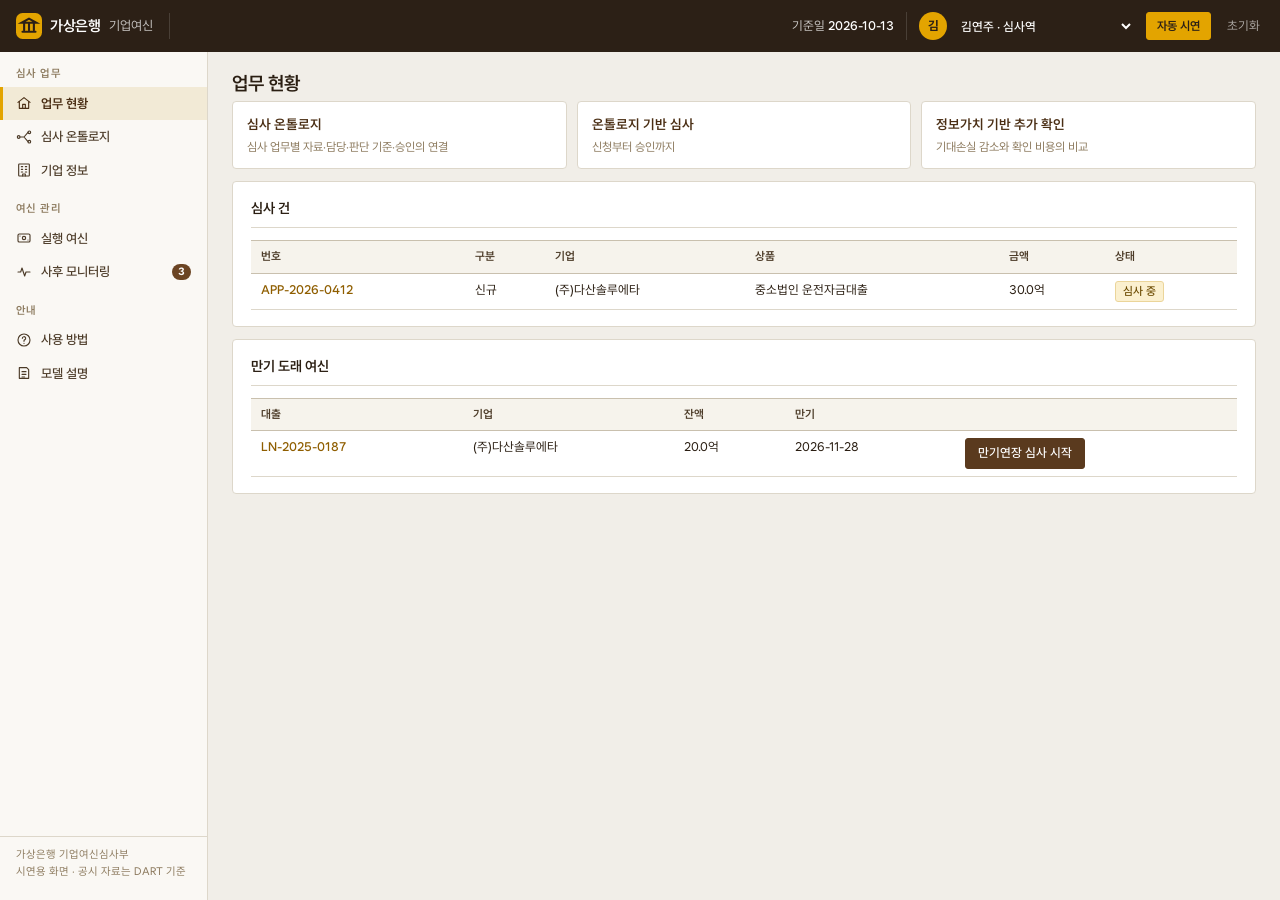
==== commit 7a23eb67: "휴대폰 화면 최적화 - 메뉴: 가로 스크롤 대신 줄바꿈 칩 형태 - 심사 진행 단계: 가로 스크롤 없는 축약형, 요약 지표를 심사 화면 상단에 배치 - 표: 휴대폰에서 줄바꿈 허용" ====
--- a/index.html
+++ b/index.html
@@ -2,7 +2,7 @@
 <html lang="ko">
 <head>
 <meta charset="utf-8">
-<meta name="viewport" content="width=device-width, initial-scale=1, viewport-fit=cover">
+<meta name="viewport" content="width=device-width, initial-scale=1, maximum-scale=1, viewport-fit=cover">
 <meta name="robots" content="noindex">
 <style>:root{color-scheme:light}body{margin:0}img{max-width:100%}[hidden]{display:none!important}</style>
 </head>
@@ -600,6 +600,36 @@
 .demo-btn { white-space: nowrap; flex: none; }
 @media (max-width: 600px) { .demo-btn { padding: 3px 8px; font-size: 11.5px; } .top .user select { max-width: 104px; } .top .meta { gap: 6px; } }
 
+/* 휴대폰 화면 */
+@media (max-width: 900px) {
+  nav { flex-wrap: wrap; overflow-x: visible; gap: 6px; padding: 8px 12px; }
+  nav a { padding: 5px 11px; border: 1px solid var(--line); border-radius: 16px; background: #fff; font-size: 12.5px; gap: 6px; white-space: nowrap; }
+  nav a .ic { display: none; }
+  nav a span { flex: none; }
+  nav a.on { box-shadow: none; background: var(--yellow-weak); border-color: var(--yellow-deep); }
+  .case-side { order: -1; }
+  .stepper { overflow: visible; padding: 10px 6px; }
+  .stepper li { min-width: 0; flex-direction: column; text-align: center; gap: 4px; padding-right: 0; }
+  .stepper li + li::before { display: none; }
+  .stepper small { display: none; }
+  .stepper b { font-size: 11px; }
+}
+@media (max-width: 600px) {
+  .t td, .t th { white-space: normal; }
+  .t.num td, .t.num th, .t td.nw { white-space: nowrap; }
+  .t td .note, .t td div, .t td p, .t td.small { min-width: 0; }
+  .page-head h1 { font-size: 17px; }
+  .h1-co { display: block; margin: 2px 0 0; font-size: 14px; }
+  .demo-panel p { font-size: 13px; }
+  .grid3 { grid-template-columns: 1fr; }
+  .t.num td, .t.num th { padding: 6px 5px; font-size: 11.5px; }
+  .t.num.stack td { padding: 2px 0; font-size: 12.5px; white-space: normal; }
+  .t.num td:first-child, .t.num th:first-child { white-space: normal; word-break: keep-all; min-width: 64px; }
+}
+.guide { margin-bottom: 12px; }
+@media (max-width: 400px) { .fin5 tr > :nth-child(2) { display: none; } }
+body { word-break: keep-all; overflow-wrap: break-word; }
+
 </style>
 
   <header class="top">
@@ -1788,7 +1818,7 @@
       ? `<a href="#/${r.page === "case" ? "home" : r.page === "loan" ? "loans" : "company"}">${PAGE_LABEL[r.page]}</a><span>›</span><b>${esc(r.id || "")}</b>`
       : "";
     main.innerHTML = (crumb ? `<div class="crumb keep">${crumb}</div>` : "") + (pages[r.page] || pageHome)(r);
-    main.querySelectorAll("table.t:not(.num)").forEach((tb) => {
+    main.querySelectorAll("table.t:not(.num), table.t.mstack").forEach((tb) => {
       const hr = tb.querySelector("tr"); if (!hr) return;
       const ths = Array.from(hr.children).map((h) => h.textContent.trim());
       if (ths.length < 4) return;
@@ -1882,10 +1912,10 @@
       <div class="seg"><button class="${fsScope === "OFS" ? "on" : ""}" data-scope="OFS">별도</button><button class="${fsScope === "CFS" ? "on" : ""}" data-scope="CFS">연결</button></div>
       ${!ys.length ? `<p class="empty">연결재무제표가 없습니다.</p>` : `
       <div class="grid2"><section class="card"><h3>매출액</h3>${chart}</section><section class="card"><h3>영업이익</h3>${chart2}</section></div>
-      <section class="card scroll"><table class="t num"><tr><th>항목</th>${ys.map((y) => `<th>${y}</th>`).join("")}</tr>
-        ${keys.map((k) => `<tr><td>${C.LABELS[k]}</td>${ys.map((y) => { const it = C.item(c, fsScope, y, k);
+      <section class="card scroll"><table class="t num fin5"><tr><th>항목</th>${ys.slice(-5).map((y) => `<th>${y}</th>`).join("")}</tr>
+        ${keys.map((k) => `<tr><td>${C.LABELS[k]}</td>${ys.slice(-5).map((y) => { const it = C.item(c, fsScope, y, k);
           return `<td title="${it ? esc(it.src.account_nm + " · 접수번호 " + it.src.rcept_no) : "자료 없음"}">${it ? fmt(it.v) : "-"}</td>`; }).join("")}</tr>`).join("")}
-        <tr class="srcrow"><td>원문</td>${ys.map((y) => `<td>${dartLink(c.financials[fsScope][y].rcept_no, "보기")}</td>`).join("")}</tr></table></section>`}`;
+        <tr class="srcrow"><td>원문</td>${ys.slice(-5).map((y) => `<td>${dartLink(c.financials[fsScope][y].rcept_no, "보기")}</td>`).join("")}</tr></table></section>`}`;
   }
 
   function coDebt(c) {
@@ -2008,12 +2038,12 @@
     // 5. 추가 확인 항목 선택
     const requested = (name) => c.requests.some((x) => x.name === name);
     const s5 = step(5, "추가 확인 항목 선택", `
-      <table class="t num"><tr><th class="l">확인 항목</th><th>정보가치</th><th>확인 비용</th><th>순정보가치</th><th></th></tr>
+      <table class="t num mstack"><tr><th class="l">확인 항목</th><th>정보가치</th><th>확인 비용</th><th>순정보가치</th><th></th></tr>
         ${nba.ranked.map((a) => `<tr><td class="l">${esc(a.name)}</td><td>${fmt(a.evi, 2)}</td><td>${fmt(a.cost, 2)}</td>
           <td class="${a.net > 0 ? "ok-t" : "muted"}">${fmt(a.net, 2)}</td>
           <td>${requested(a.name) ? '<span class="muted">요청함</span>' : a.recommend ? `<button data-act="RequestDocument" data-name="${esc(a.name)}" data-detail="${esc(a.detail)}" data-reason="순정보가치 양수">요청</button>` : '<span class="muted">보류</span>'}</td></tr>`).join("")}</table>
       <h3>요청 방식 비교</h3>
-      <table class="t num"><tr><th class="l">방식</th><th>평균 요청 건수</th><th>확인 비용</th><th>기대손실</th><th>합계</th></tr>
+      <table class="t num mstack"><tr><th class="l">방식</th><th>평균 요청 건수</th><th>확인 비용</th><th>기대손실</th><th>합계</th></tr>
         ${nba.compare.map((x, i) => `<tr class="${i === 2 ? "hlrow" : ""}"><td class="l">${esc(x.name)}</td><td>${x.count.toFixed(2)}</td><td>${fmt(x.cost, 2)}</td><td>${fmt(x.loss, 2)}</td><td><b>${fmt(x.cost + x.loss, 2)}</b></td></tr>`).join("")}</table>
       <p class="note"><a href="#/model">모델 설명</a></p>`);
 
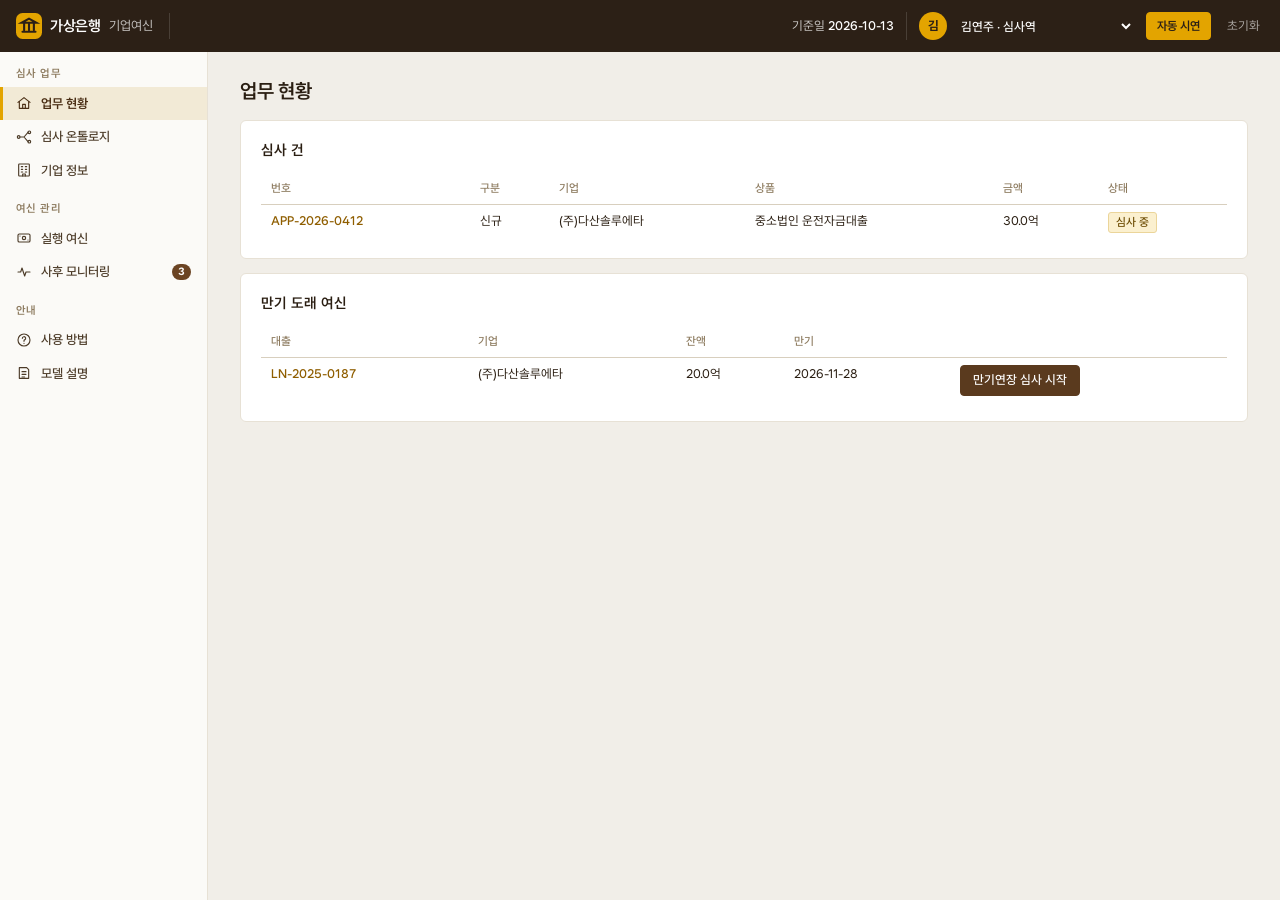
==== commit 4dd244c9: "사용자 이름 변경, 중복 기능·문구 제거, 디자인 정리 - 사용자 이름: 심사팀장 김팀장, 고객 김고객 - 중복 제거: 업무 현황 안내 카드, 심사 화면 측면 요약, 심사 온톨로지" ====
--- a/index.html
+++ b/index.html
@@ -558,7 +558,7 @@
 .onto-node.l3, .onto-node.r3 { grid-row: 3; }
 .onto-node.l1::after, .onto-node.l2::after, .onto-node.l3::after { content: ""; position: absolute; top: 50%; right: -37px; width: 36px; border-top: 1px solid var(--line-strong); }
 .onto-node.r1::before, .onto-node.r2::before, .onto-node.r3::before { content: ""; position: absolute; top: 50%; left: -37px; width: 36px; border-top: 1px solid var(--line-strong); }
-.onto-center { grid-column: 2; grid-row: 1 / span 3; align-self: center; text-align: center; background: var(--top); color: #fff; border-radius: 4px; padding: 18px 12px; }
+.onto-center { grid-column: 2; grid-row: 1 / span 3; align-self: stretch; display: flex; flex-direction: column; justify-content: center; text-align: center; background: var(--top); color: #fff; border-radius: 4px; padding: 18px 12px; }
 .onto-center small { display: block; font-size: 11px; color: rgba(255,255,255,.7); }
 .onto-center b { display: block; font-size: 17px; margin: 4px 0; }
 .onto-center span { font-size: 11.5px; color: var(--yellow); }
@@ -629,6 +629,31 @@
 .guide { margin-bottom: 12px; }
 @media (max-width: 400px) { .fin5 tr > :nth-child(2) { display: none; } }
 body { word-break: keep-all; overflow-wrap: break-word; }
+.step .chart { max-width: 620px; display: block; }
+
+/* 정리된 디자인 */
+:root { --line: #E7E1D5; --line-strong: #D8CFBE; }
+h1 { font-size: 20px; margin: 0 0 14px; }
+h2 { border-bottom: 0; padding-bottom: 0; margin: 0 0 12px; font-size: 14.5px; }
+h3 { color: var(--text-2); }
+.card { border-radius: 6px; padding: 18px 20px; margin-bottom: 14px; }
+.t th { background: transparent; border-top: 0; color: var(--muted); font-weight: 500; font-size: 11.5px; }
+.t tr:hover td { background: transparent; }
+.t tr:last-child td { border-bottom: 0; }
+.t tr.hlrow td { background: #FBF3DC; }
+.stepper { border-radius: 6px; }
+.step h2 { gap: 10px; }
+.step h2 .n { border-radius: 50%; }
+.kpi { padding: 14px 18px; }
+.grid4 { border-radius: 6px; }
+button, .btn-ghost, input, select, textarea { border-radius: 4px; }
+.onto-node, .flow li, .workflow-product, .guide a { border-radius: 6px; }
+.onto-center { border-radius: 6px; }
+nav { background: #FBFAF7; }
+.sub { color: var(--muted); }
+.crumb { margin-bottom: 6px; }
+@media (min-width: 901px) { main { padding: 24px 32px 64px; max-width: 1180px; } }
+@media (max-width: 600px) { .card { padding: 14px; } h1 { font-size: 18px; } }
 
 </style>
 
@@ -662,8 +687,8 @@
   bank: "가상은행",
   users: [
     { id: "u1", name: "김연주", role: "심사역", team: "기업여신심사부", canApprove: 0 },
-    { id: "u2", name: "이준호", role: "심사팀장", team: "기업여신심사부", canApprove: 3e9 },
-    { id: "c1", name: "최민수", role: "다산솔루에타 재무팀장", team: "다산솔루에타", customerOf: "00624518" },
+    { id: "u2", name: "김팀장", role: "심사팀장", team: "기업여신심사부", canApprove: 3e9 },
+    { id: "c1", name: "김고객", role: "다산솔루에타 재무팀장", team: "다산솔루에타", customerOf: "00624518" },
   ],
 
   renewalPolicy: {
@@ -794,7 +819,7 @@
       method: "bullet",
       purpose: "원자재 구매 대금 및 2026년 하반기 운영자금",
       submittedAt: "2026-10-08",
-      submitter: { name: "최민수", role: "재무팀장" },
+      submitter: { name: "김고객", role: "재무팀장" },
       status: "심사 중",
       assignee: "u1",
       documents: [
@@ -1074,7 +1099,7 @@
 
     // 7) 감사의견
     const au = company.audits[ly];
-    if (au) add(au.opinion.startsWith("적정") ? "통과" : "확인 필요", `${ly}년 감사의견 ${au.opinion}`, "",
+    if (au) add(au.opinion.startsWith("적정") ? "통과" : "확인 필요", `${ly}년 감사의견 ${au.opinion.replace(/의견$/, "")}`, "",
       [{ rcept_no: au.rcept_no, label: "감사보고서" }]);
     return out;
   }
@@ -1106,16 +1131,16 @@
   // ------------------------------------------------------------ 위험 신호 (설명용 규칙)
   // 실제 부도확률 모형이 아닙니다. 다음 업무 추천의 출발점으로 쓰는 단순 규칙입니다.
   const RISK_RULES = [
-    { id: "op_loss", text: "최근 3년 중 영업손실 연도 있음", pts: 1,
+    { id: "op_loss", text: "최근 3년 내 영업손실", pts: 1,
       test: (c, y, a) => availableYears(c, "OFS", a).slice(-3).some((yy) => (val(c, "OFS", yy, "op_income") || 0) < 0) },
-    { id: "coverage", text: "영업이익 / 금융원가 < 1", pts: 2,
+    { id: "coverage", text: "이자보상배율 1 미만", pts: 2,
       test: (c, y) => { const f = val(c, "OFS", y, "finance_costs"); return f > 0 && (val(c, "OFS", y, "op_income") || 0) / f < 1; } },
-    { id: "short_debt", text: "1년 내 갚을 차입금 > 현금 + 영업활동현금흐름", pts: 2,
+    { id: "short_debt", text: "1년 내 만기 차입금이 현금·영업현금흐름 초과", pts: 2,
       test: (c, y) => sub("summarizeDebt", c, "OFS", y).dueWithinYear > (val(c, "OFS", y, "cash") || 0) + Math.max(0, val(c, "OFS", y, "op_cf") || 0) },
     { id: "lev", text: "부채비율 200% 초과", pts: 1,
       test: (c, y) => { const e = val(c, "OFS", y, "equity"); return e > 0 && val(c, "OFS", y, "liabilities") / e > 2; } },
     { id: "cash_burn", text: "영업활동현금흐름 음수", pts: 1, test: (c, y) => (val(c, "OFS", y, "op_cf") || 0) < 0 },
-    { id: "sales_drop", text: "매출 전년 대비 10% 이상 감소", pts: 1,
+    { id: "sales_drop", text: "매출 10% 이상 감소", pts: 1,
       test: (c, y) => { const p = val(c, "OFS", String(+y - 1), "revenue"), r = val(c, "OFS", y, "revenue"); return p > 0 && r / p < 0.9; } },
   ];
   const BANDS = [
@@ -1476,7 +1501,7 @@
           productId: prod.id, corp_code: co.corp_code, product: prod.name,
           amount: v.amountEok * 1e8, rate: 6.8, years: 2, method: "bullet",
           purpose: "상품·신청인 조건별 심사 절차 비교 (가상)",
-          submittedAt: ASOF, submitter: v.isProxy ? { name: "최민수", role: "재무팀장" } : { name: co.ceo, role: "대표이사" },
+          submittedAt: ASOF, submitter: v.isProxy ? { name: "김고객", role: "재무팀장" } : { name: co.ceo, role: "대표이사" },
           status: "심사 중", assignee: "u1", documents: [], requests: [], opinions: [], decision: null,
           demoCase: true,
         };
@@ -1638,7 +1663,7 @@
         const l = loanById(p.loanId);
         const c = { id: "RN-" + l.id.slice(3), kind: "renewal", loanId: l.id, corp_code: l.corp_code,
           product: l.product + " 만기연장", amount: l.balance, rate: l.renewal.requestedRate, years: l.renewal.requestedYears,
-          method: "bullet", purpose: "기존 운전자금대출 만기연장", submittedAt: ASOF, submitter: { name: "최민수", role: "재무팀장" },
+          method: "bullet", purpose: "기존 운전자금대출 만기연장", submittedAt: ASOF, submitter: { name: "김고객", role: "재무팀장" },
           status: "심사 중", assignee: "u1", documents: [], requests: [], opinions: [], decision: null };
         S.cases.push(c);
         l.renewal.status = "연장 심사 중";
@@ -1740,6 +1765,8 @@
     const bw = (w - pad) / series.length;
     const y0 = 8 + ((max) / range) * (h - 30);
     const bars = series.map((s, i) => {
+      if (s.value == null) return `<g><text class="axis" x="${pad + i * bw + bw / 2}" y="${h - 4}" text-anchor="middle">${esc(s.label)}</text>
+        <text class="axis" x="${pad + i * bw + bw / 2}" y="${y0 - 4}" text-anchor="middle">−<title>자료 없음</title></text></g>`;
       const v = s.value || 0;
       const bh = (Math.abs(v) / range) * (h - 30);
       const y = v >= 0 ? y0 - bh : y0;
@@ -1809,13 +1836,13 @@
       if (k === "monitor") { const n = monitorEvents().filter((e) => (S.events[e.key] || {}).status === undefined && e.severity !== "참고").length; if (n) badge = `<span class="nb">${n}</span>`; }
       if (k === "portal") { const n = myRequests().filter((x) => ["요청됨", "보완 요청"].includes(x.r.status)).length; if (n) badge = `<span class="nb">${n}</span>`; }
       return `<a href="#/${k}" class="${r.page === k || (k === "cases" && r.page === "case") || (k === "loans" && r.page === "loan") ? "on" : ""}">${icon(k)}<span>${label}</span>${badge}</a>`;
-    }).join("") + `<div class="nav-foot">${esc(SEED.bank)} 기업여신심사부<br>시연용 화면 · 공시 자료는 DART 기준</div>`;
+    }).join("");
 
     const main = document.getElementById("main");
     const pages = { home: pageHome, company: pageCompany, cases: pageHome, case: pageCase, loans: pageLoans, loan: pageLoan,
       monitor: pageMonitor, workflow: pageWorkflow, guide: pageGuide, model: pageModel, basis: pageModel, packages: pagePackages, audit: pageAudit, portal: pagePortal };
     const crumb = r.page === "case" || r.page === "loan" || (r.page === "company" && r.id)
-      ? `<a href="#/${r.page === "case" ? "home" : r.page === "loan" ? "loans" : "company"}">${PAGE_LABEL[r.page]}</a><span>›</span><b>${esc(r.id || "")}</b>`
+      ? `<a href="#/${r.page === "case" ? "home" : r.page === "loan" ? "loans" : "company"}">${PAGE_LABEL[r.page]}</a><span>›</span><b>${esc(r.page === "company" ? (company(r.id) || {}).name || "" : r.id || "")}</b>`
       : "";
     main.innerHTML = (crumb ? `<div class="crumb keep">${crumb}</div>` : "") + (pages[r.page] || pageHome)(r);
     main.querySelectorAll("table.t:not(.num), table.t.mstack").forEach((tb) => {
@@ -1839,11 +1866,6 @@
     const open = S.tasks.filter((t) => t.status !== "완료");
     return `
       <h1>업무 현황</h1>
-      <div class="guide">
-        <a href="#/workflow"><b>심사 온톨로지</b><span>심사 업무별 자료·담당·판단 기준·승인의 연결</span></a>
-        <a href="#/case/APP-2026-0412"><b>온톨로지 기반 심사</b><span>신청부터 승인까지</span></a>
-        <a href="#/case/APP-2026-0412/evi"><b>정보가치 기반 추가 확인</b><span>기대손실 감소와 확인 비용의 비교</span></a>
-      </div>
       <section class="card"><h2>심사 건</h2>${caseTable(S.cases)}</section>
       ${waiting.length ? `<section class="card"><h2>고객 제출 자료</h2><table class="t"><tr><th>신청 건</th><th>자료</th><th>제출</th></tr>
         ${waiting.map(({ c, r }) => `<tr><td><a href="#/case/${c.id}">${c.id}</a></td><td>${esc(r.name)}</td><td>${esc(r.submittedAt)}</td></tr>`).join("")}</table></section>` : ""}
@@ -1874,7 +1896,8 @@
     const tabs = [["overview", "개요"], ["fin", "재무"], ["debt", "차입·사채"]];
     const body = { overview: coOverview, fin: coFin, debt: coDebt, disc: coDisc, rel: coRel }[companyTab](c);
     return `
-      <div class="row-between"><h1>${esc(c.name)}</h1></div>
+      <div class="row-between"><h1>${esc(c.name)}</h1>
+        <select id="coSel" title="기업 선택">${Object.values(DATA.companies).map((x) => `<option value="${x.corp_code}" ${x.corp_code === c.corp_code ? "selected" : ""}>${esc(x.name)}</option>`).join("")}</select></div>
       <p class="sub">${esc(c.market)} ${esc(c.stock_code)} · ${tag("PUBLIC")} 기준일 이전 공시</p>
       <div class="tabs">${tabs.map(([k, l]) => `<button class="tab ${companyTab === k ? "on" : ""}" data-tab="${k}">${l}</button>`).join("")}</div>
       ${body}`;
@@ -1924,11 +1947,11 @@
     return `
       <section class="card"><h2>${y}년 말 차입금 구성 (별도)</h2>
         <table class="t num"><tr><th>계정</th><th>금액</th><th>1년 내 만기</th></tr>
-        ${d.parts.map((p) => `<tr><td>${p.label}</td><td>${p.found ? fmt(p.value) : "-"}</td><td>${["st_borrowings", "cur_lt_borrowings", "cur_cb", "cur_lease"].includes(p.key) ? "예" : ""}</td></tr>`).join("")}
+        ${d.parts.map((p) => `<tr><td>${p.label}</td><td>${p.found ? fmt(p.value) : "-"}</td><td>${p.found && ["st_borrowings", "cur_lt_borrowings", "cur_cb", "cur_lease"].includes(p.key) ? "예" : ""}</td></tr>`).join("")}
         <tr class="sum"><td>합계</td><td>${fmt(d.total)}</td><td>${fmt(d.dueWithinYear)}</td></tr></table></section>
       <section class="card"><h2>전환사채 발행 조건 ${tag("PUBLIC")}</h2>
         ${c.bonds.length ? `<table class="t"><tr><th>회차</th><th>발행금액</th><th>표면이자율</th><th>만기보장수익률</th><th>만기일</th><th>원문</th></tr>
-        ${c.bonds.slice().sort((a, b) => +a.seq - +b.seq).map((b) => `<tr><td>${esc(b.seq)}</td><td>${fmt(b.amount)}</td><td>${esc(b.coupon)}%</td><td>${esc(b.ytm)}%</td><td>${esc(b.maturity)}</td><td>${dartLink(b.rcept_no, "보기")}</td></tr>`).join("")}</table>` : `<p class="empty">전환사채 발행 공시가 없습니다.</p>`}</section>`;
+        ${c.bonds.slice().sort((a, b) => +a.seq - +b.seq).map((b) => `<tr><td>${esc(b.seq)}</td><td>${fmt(b.amount)}</td><td>${isNaN(+b.coupon) ? esc(b.coupon) : (+b.coupon).toFixed(1) + "%"}</td><td>${isNaN(+b.ytm) ? esc(b.ytm) : (+b.ytm).toFixed(1) + "%"}</td><td>${esc(b.maturity)}</td><td>${dartLink(b.rcept_no, "보기")}</td></tr>`).join("")}</table>` : `<p class="empty">전환사채 발행 공시가 없습니다.</p>`}</section>`;
   }
 
   function coDisc(c) {
@@ -2033,6 +2056,7 @@
 
     // 4. 상환능력
     const s4 = step(4, "상환능력 분석", `
+      <h3>시나리오별 최소 DSCR (기존 차입금 포함)</h3>
       ${barChart(sim.results.map((s) => ({ label: s.name, value: isFinite(s.minDscr) ? s.minDscr : 0 })), { fmt: (v) => v.toFixed(2), line: 1, lineLabel: "1.0", width: 520, title: "시나리오별 최소 DSCR (기존 차입금 포함)", values: true })}`);
 
     // 5. 추가 확인 항목 선택
@@ -2045,7 +2069,7 @@
       <h3>요청 방식 비교</h3>
       <table class="t num mstack"><tr><th class="l">방식</th><th>평균 요청 건수</th><th>확인 비용</th><th>기대손실</th><th>합계</th></tr>
         ${nba.compare.map((x, i) => `<tr class="${i === 2 ? "hlrow" : ""}"><td class="l">${esc(x.name)}</td><td>${x.count.toFixed(2)}</td><td>${fmt(x.cost, 2)}</td><td>${fmt(x.loss, 2)}</td><td><b>${fmt(x.cost + x.loss, 2)}</b></td></tr>`).join("")}</table>
-      <p class="note"><a href="#/model">모델 설명</a></p>`);
+      <p class="note">계산 방식: <a href="#/model">모델 설명</a></p>`);
 
     // 6. 추가 자료 요청·승인
     const canDecide = u.canApprove > 0;
@@ -2061,10 +2085,10 @@
             <button type="submit">의견 기록</button></form>` : ""}</div>
         <div><h3>결정 · ${esc(pc.approver)}</h3>
           ${c.decision ? `<p>${statusBadge(c.decision.decision)} ${esc(userName(c.decision.by))}</p>`
-            : `${!pc.complete ? `<p class="warn-t">미충족: ${pc.missing.map((m) => esc(m.name)).join(", ")}</p>` : ""}
+            : `${!pc.complete ? `<p class="warn-t">필요 자료 미충족 ${pc.missing.length}건</p>` : ""}
                ${canDecide ? `<form data-form="decision"><input name="comment" placeholder="결정 사유">
                  <div class="btns"><button type="submit" name="decision" value="승인">승인</button><button type="submit" name="decision" value="조건부 승인">조건부 승인</button><button type="submit" class="danger" name="decision" value="거절">거절</button></div></form>`
-               : `<p class="muted">전결권자 계정(이준호)에서 결정</p>`}`}
+               : `<p class="muted">전결권자 계정(김팀장)에서 결정</p>`}`}
         </div></div>`);
 
     // 진행 단계
@@ -2078,25 +2102,13 @@
     ];
     const curIdx = stages.findIndex((x) => !x[1]);
     const stepper = `<ol class="stepper keep">${stages.map((x, i) => `<li class="${x[1] ? "done" : i === curIdx ? "cur" : ""}"><span class="dot">${x[1] ? "✓" : i + 1}</span><div><b>${x[0]}</b><small>${esc(x[2])}</small></div></li>`).join("")}</ol>`;
-    const base = sim.results[0];
-    const top = nba.ranked.find((a) => a.recommend);
-    const side = `<aside class="case-side">
-        <div class="card side-card">
-          <div class="side-metrics">
-            <div><small>위험 신호</small><b class="band band-${risk.band}">${risk.band}</b><span>${risk.score}점</span></div>
-            <div><small>최소 DSCR</small><b class="${base.minDscr < 1 ? "warn-t" : ""}">${isFinite(base.minDscr) ? base.minDscr.toFixed(2) : "-"}</b><span>기본</span></div>
-            <div><small>확인 필요</small><b>${checks.filter((f) => f.level === "확인 필요").length}</b><span>검증</span></div>
-          </div>
-          ${top ? `<div class="side-reco"><small>요청 권고</small><b>${esc(top.name)}</b></div>` : ""}
-        </div>
-      </aside>`;
     return `
       <div class="page-head keep"><div><h1>${c.id} <span class="h1-co"><a href="#/company/${co.corp_code}">${esc(co.name)}</a></span></h1>
         <p class="sub">${c.kind === "new" ? "신규 심사" : "만기연장 심사"} · ${statusBadge(c.status)} · 비대면 접수 ${c.submittedAt}</p></div></div>
       ${stepper}
-      <div class="case-layout"><div class="case-main">
+      <div class="case-layout no-side"><div class="case-main">
         ${s1}${s2}${s3}${s4}${s5}${s6}
-      </div>${side}</div>`;
+      </div></div>`;
   }
 
   // ------------------------------------------------------------ 여신 관리
@@ -2112,11 +2124,10 @@
     const co = company(l.corp_code);
     const rc = S.cases.find((c) => c.loanId === l.id);
     const cov = C.call("checkCovenants", "만기연장 심사", co, ASOF, l.covenants);
-    const evs = monitorEvents().filter((e) => e.loans.includes(l.id));
     const dleft = Math.round(C.monthsBetween(ASOF, l.maturity) * 30);
     const late = l.repayments.filter((p) => p[3] !== "정상").length;
     return `
-      <h1>${l.id} <span class="h1-co">${esc(co.name)}</span></h1><p class="sub">${esc(l.product)}</p>
+      <h1>${l.id} <span class="h1-co"><a href="#/company/${co.corp_code}">${esc(co.name)}</a></span></h1><p class="sub">${esc(l.product)}</p>
       <div class="grid4">
         <div class="kpi"><div class="k">잔액</div><div class="v">${fmt(l.balance)}</div></div>
         <div class="kpi"><div class="k">금리</div><div class="v">${l.rate}%</div></div>
@@ -2127,8 +2138,7 @@
         <section class="card"><h2>만기연장</h2>
           ${rc ? `<p><a href="#/case/${rc.id}">${rc.id}</a> ${statusBadge(rc.status)}</p>` : `<button data-act="StartRenewalReview" data-loan="${l.id}">만기연장 심사 시작</button>`}</section>
         <section class="card"><h2>약정 점검</h2><ul class="checks">${cov.map((k) => `<li>${levelBadge(k.ok === true ? "통과" : k.ok === false ? "확인 필요" : "정보")}<div><b>${esc(k.ok === null ? k.name : k.text)}</b></div></li>`).join("")}</ul></section>
-      </div>
-      <section class="card"><h2>대출 실행 이후 공시 사건</h2>${eventTable(evs)}</section>`;
+      </div>`;
   }
 
   // ------------------------------------------------------------ 사후 모니터링
@@ -2145,13 +2155,13 @@
   }
 
   // 중요도 '검토' 이상만 표시
-  function eventTable(evs) {
+  function eventTable(evs, showLoan = true) {
     evs = evs.filter((e) => e.severity !== "참고");
     if (!evs.length) return `<p class="empty">검토 대상 사건이 없습니다.</p>`;
-    return `<table class="t"><tr><th>일자</th><th>중요도</th><th>내용</th><th>대출</th><th>처리</th></tr>
+    return `<table class="t"><tr><th>일자</th><th>중요도</th><th>내용</th>${showLoan ? "<th>대출</th>" : ""}<th>처리</th></tr>
       ${evs.map((e) => { const s = S.events[e.key];
         return `<tr><td>${d8(e.date)}</td><td>${levelBadge(e.severity)}</td><td>${esc(e.title)} ${dartLink(e.rcept_no, "원문")}</td>
-        <td>${e.loans.map((x) => `<a href="#/loan/${x}">${x}</a>`).join(", ")}</td>
+        ${showLoan ? `<td>${e.loans.map((x) => `<a href="#/loan/${x}">${x}</a>`).join(", ")}</td>` : ""}
         <td>${!s ? `<button data-act="CreateMonitoringTask" data-key="${esc(e.key)}" data-title="${esc(e.title)}" data-loanid="${e.loans[0]}">검토 업무 생성</button>`
           : s.status === "종결" ? `<span class="muted">종결</span>`
           : `<form class="inline" data-form="close" data-key="${esc(e.key)}" data-title="${esc(e.title)}"><input name="note" placeholder="종결 사유" required><button type="submit" class="ghost small">종결</button></form>`}</td></tr>`; }).join("")}</table>`;
@@ -2211,14 +2221,9 @@
         <div class="seg wrap">${wf.tasks.map((t) => `<button type="button" data-otask="${t.id}" class="${t.id === task.id ? "on" : ""}">${esc(t.name)}</button>`).join("")}</div>
         ${ontologyHub(task, wf)}
       </section>
-      <div class="grid4">
-        <div class="kpi"><div class="k">심사 업무</div><div class="v">${wf.tasks.length}개</div></div>
-        <div class="kpi"><div class="k">필요 자료</div><div class="v">${wf.checks.length}개</div></div>
-        <div class="kpi"><div class="k">현장 확인</div><div class="v">${wf.onsite.length}개</div></div>
-        <div class="kpi"><div class="k">전결권자</div><div class="v small">${esc(wf.approver)}</div></div>
-      </div>
       <section class="card"><h2>상품별 심사 절차</h2>
         <div class="grid3">${compare.map(({ p, wf: w }) => `<div class="workflow-product ${p.id === sel.productId ? "selected" : ""}"><h3>${esc(p.name)}</h3>
+          <p class="small muted">업무 ${w.tasks.length} · 자료 ${w.checks.length} · 현장 확인 ${w.onsite.length} · ${esc(w.approver)}</p>
           <ul class="plain small">${w.tasks.map((t) => `<li><b>${esc(t.name)}</b>${t.docs.length ? `<div class="muted">${t.docs.map((d) => esc(d.name)).join(", ")}</div>` : ""}</li>`).join("")}</ul></div>`).join("")}</div>
         ${sel.companyType === "listed" ? `<div class="btns"><button data-act="CreateCaseFromWorkflow" data-productid="${sel.productId}" data-applicant="${sel.applicant}" data-amount="${sel.amountEok}">이 조건으로 심사 건 생성</button></div>`
           : `<p class="note">비상장기업은 재무 데이터가 없어 절차 구성만 시연</p>`}
@@ -2249,16 +2254,8 @@
     const flow = (items) => `<ol class="flow">${items.map(([t, d]) => `<li><b>${t}</b>${d ? `<span>${d}</span>` : ""}</li>`).join("")}</ol>`;
     const bands = C.meta.BANDS.map((b) => `${b.band} ${pct(b.p, 0)}`).join(" · ");
 
-    // 예시: 기존 신청 건의 실제 계산 결과
-    const app = caseById("APP-2026-0412") || { ...SEED.applications[0], kind: "new" };
-    const co = company(app.corp_code);
-    const risk = C.call("riskSignals", "모델 설명", co, ASOF);
-    const ev = eviContext({ ...app, kind: "new" }, null);
-    const nba = C.call("nextBestAction", "모델 설명", risk.prior, ev.actions, ev.loss);
-    const best = nba.compare.reduce((a, b) => (a.cost + a.loss <= b.cost + b.loss ? a : b));
 
     return `<h1>모델 설명</h1>
-      <p class="sub">기업 여신 비대면 심사 모델의 구조와 작동 방식</p>
 
       <section class="card"><h2>모델 구조</h2>
         <p>기업과 상품마다 다른 심사 절차를 하나의 구조로 구성하고, 절차 안의 판단을 데이터로 지원하는 모델입니다.</p>
@@ -2335,9 +2332,6 @@
             ["순정보가치", "정보가치 − 확인 비용"],
             ["요청 순서", "순정보가치가 양수인 항목 중 큰 항목부터, 결과에 따라 재평가"],
           ])}</div></div>
-        <h3>적용 예시: ${esc(co.name)} ${fmt(app.amount)} 신청</h3>
-        ${tbl(["요청 방식", "평균 요청 건수", "확인 비용 + 기대손실"], nba.compare.map((x) => [x === best ? `<b>${esc(x.name)}</b>` : esc(x.name), x.count.toFixed(2), x === best ? `<b>${fmt(x.cost + x.loss, 2)}</b>` : fmt(x.cost + x.loss, 2)]))}
-        <p class="note">${A} 시연 조건의 계산 결과</p>
       </section>
 
       <section class="card"><h2>가정과 한계</h2>
@@ -2353,7 +2347,7 @@
 
   // ------------------------------------------------------------ 사용 방법
   function pageGuide() {
-    const roleBtn = (id) => { const x = SEED.users.find((u) => u.id === id); return `<button type="button" class="ghost small" data-role="${id}">${esc(x.name)}로 전환</button>`; };
+    const roleBtn = (id) => { const x = SEED.users.find((u) => u.id === id); return `<button type="button" class="ghost small" data-role="${id}">${esc(x.name)}${(x.name.charCodeAt(x.name.length - 1) - 0xac00) % 28 && (x.name.charCodeAt(x.name.length - 1) - 0xac00) % 28 !== 8 ? "으로" : "로"} 전환</button>`; };
     const steps = [
       ["심사 절차 구성", "심사역", "대출 상품·신청인·기업 정보·신청 금액 선택 후 '절차 구성'. 심사 업무 버튼으로 업무별 자료·담당·판단 기준·최종 승인 확인", `<a href="#/workflow">심사 온톨로지</a>`],
       ["심사 건 생성", "심사역", "'이 조건으로 심사 건 생성' 또는 기존 신청 건 선택", `<a href="#/case/APP-2026-0412">기존 신청 건</a>`],
@@ -2365,14 +2359,8 @@
       ["만기연장·사후 모니터링", "심사역", "만기 도래 여신의 연장 심사 시작, 검토 대상 공시의 검토 업무 생성", `<a href="#/loans">실행 여신</a> · <a href="#/monitor">사후 모니터링</a>`],
     ];
     return `<h1>사용 방법</h1>
-      <section class="card"><div class="row-between"><div><h2>자동 시연</h2><p class="small">심사 절차 구성부터 승인까지 자동 진행 (약 1분)</p></div><button type="button" data-demo-start>자동 시연 시작</button></div></section>
-      <section class="card"><h2>사용자</h2>
-        <table class="t"><tr><th>사용자</th><th>역할</th><th></th></tr>
-          ${SEED.users.map((x) => `<tr><td class="nw">${esc(x.name)}</td><td>${esc(x.role)}${x.canApprove ? ` (전결 한도 ${fmt(x.canApprove)})` : ""}</td><td>${x.id === S.role ? `<span class="muted">현재 사용자</span>` : roleBtn(x.id)}</td></tr>`).join("")}</table>
-        <p class="note">화면 상단의 사용자 선택으로도 전환</p></section>
       <section class="card"><h2>시연 순서</h2>
-        <ol class="howto">${steps.map(([t, who, d, link]) => `<li><div><b>${t}</b> <span class="muted small">${who}</span><p>${d}</p></div><div class="howto-go">${link}</div></li>`).join("")}</ol></section>
-      <section class="card"><h2>초기화</h2><p>화면 상단 '초기화' 두 번 클릭 시 시연 데이터를 처음 상태로 복원</p></section>`;
+        <ol class="howto">${steps.map(([t, who, d, link]) => `<li><div><b>${t}</b> <span class="muted small">${who}</span><p>${d}</p></div><div class="howto-go">${link}</div></li>`).join("")}</ol></section>`;
   }
 
   // ------------------------------------------------------------ 업무 기능 관리 (패키지)
@@ -2422,7 +2410,7 @@
     const reqs = myRequests();
     const steps = ["접수", "자료 확인", "심사", "결정"];
     const stepOf = (c) => (c.decision ? 3 : c.opinions.length ? 2 : 1);
-    return `<h1>${esc(co.name)} 대출 진행 현황</h1><p class="sub">${esc(u.name)}님, 은행이 요청한 자료를 여기서 제출할 수 있습니다.</p>
+    return `<div class="row-between"><h1>${esc(co.name)} 대출 진행 현황</h1><button type="button" class="ghost small" data-role="u1">심사역 화면으로 전환</button></div>
       ${mine.map((c) => `<section class="card"><h2>${c.kind === "new" ? "신규 대출 신청" : "만기연장"} ${c.id}</h2>
         <p>${esc(c.product)} · ${fmt(c.amount)} · ${c.years}년</p>
         <ol class="progress">${steps.map((s, i) => `<li class="${i <= stepOf(c) ? "done" : ""}">${s}</li>`).join("")}</ol>
@@ -2611,7 +2599,7 @@
         const f = demoMark('#step-2 form[data-form="onsite"]');
         if (f) { await demoWait(700); f.querySelector("[name=note]").value = "담보 건물 현황과 감정평가 내용 일치"; keep(); f.requestSubmit(); await demoWait(300); }
       }],
-      ["고객(최민수) 화면에서 요청 자료 제출", async () => {
+      ["고객(김고객) 화면에서 요청 자료 제출", async () => {
         await demoRole("c1", "#/portal");
         demoMark("main section.card:last-of-type");
         const c = caseById(caseId);
@@ -2635,7 +2623,7 @@
         keep(); f.requestSubmit();
         await demoWait(300);
       }],
-      ["전결권자(심사팀장 이준호) 승인", async () => {
+      ["전결권자(심사팀장 김팀장) 승인", async () => {
         await demoRole("u2", "#/case/" + caseId);
         const f = demoMark('form[data-form="decision"]');
         await demoWait(900);
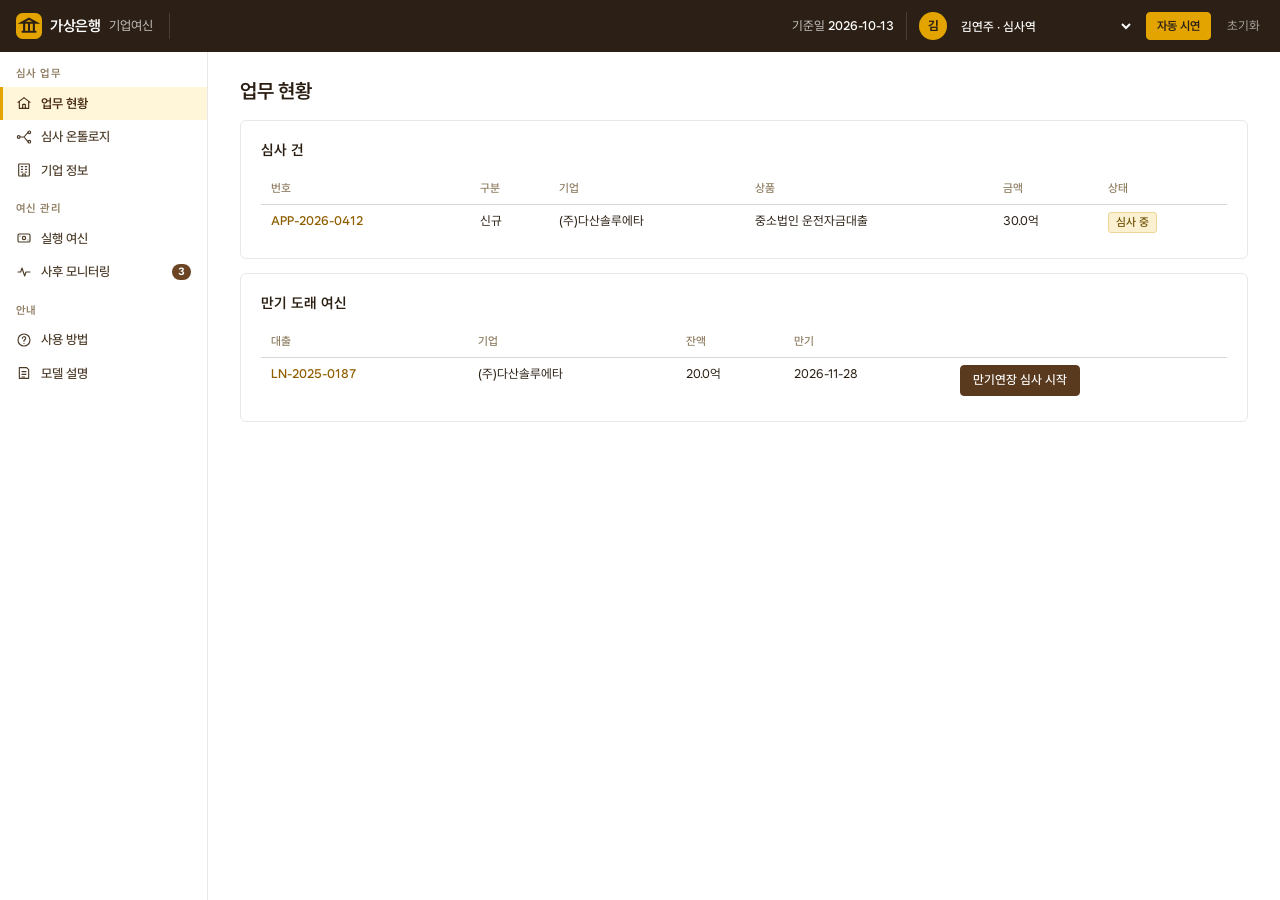
==== commit 9afde6ff: "배경색을 베이지에서 흰색으로 변경 - 페이지·메뉴·카드 배경 흰색, 보조 배경과 선 색을 중립 회색으로 정리 - 노랑·갈색 강조색은 유지  Co-Authored-By: Claude" ====
--- a/index.html
+++ b/index.html
@@ -118,8 +118,8 @@
 /* ── 표 */
 table.t { width: 100%; border-collapse: collapse; }
 .t th, .t td { border-bottom: 1px solid var(--line); padding: 9px 10px; text-align: left; vertical-align: top; }
-.t th { background: #FBF6EA; font-weight: 600; font-size: 12px; color: #6B5A3A; white-space: nowrap; border-bottom-color: var(--line-strong); }
-.t tr:hover td { background: #FFFCF4; }
+.t th { background: #F7F7F7; font-weight: 600; font-size: 12px; color: #6B5A3A; white-space: nowrap; border-bottom-color: var(--line-strong); }
+.t tr:hover td { background: #FFFFFF; }
 .t.num td, .t.num th { text-align: right; font-variant-numeric: tabular-nums; }
 .t.num td:first-child, .t.num th:first-child, .t .l, .t.num .l { text-align: left; }
 .t.small td, .t.small th { padding: 5px 7px; font-size: 12px; }
@@ -136,11 +136,11 @@
 /* ── 표시 */
 .tag { display: inline-block; font-size: 11px; border-radius: 5px; padding: 1px 7px; margin-right: 4px; font-weight: 600; }
 .t-public { background: var(--yellow-weak); color: #8A5A00; }
-.t-syn { background: #F1ECE3; color: #6B5A3A; }
+.t-syn { background: #F7F7F7; color: #6B5A3A; }
 .t-calc { background: var(--orange-weak); color: var(--orange-deep); }
 .lv, .st { display: inline-block; font-size: 12px; border-radius: 12px; padding: 2px 10px; white-space: nowrap; font-weight: 600; }
 .lv-ok, .st-ok { background: var(--ok-weak); color: var(--ok); }
-.lv-info { background: #F1ECE3; color: #6B5A3A; }
+.lv-info { background: #F7F7F7; color: #6B5A3A; }
 .lv-warn, .st-wait { background: var(--orange-weak); color: var(--orange-deep); }
 .lv-bad, .st-bad { background: var(--bad-weak); color: var(--bad); }
 .st-sub { background: var(--yellow-weak); color: #8A5A00; }
@@ -228,7 +228,7 @@
 .side-metrics span { font-size: 10.5px; color: var(--muted); }
 .band { color: var(--text); }
 .band-C, .band-D { color: var(--orange-deep); }
-.side-reco { border: 1px dashed var(--yellow-deep); border-radius: 8px; padding: 9px 11px; background: #FFFCF2; }
+.side-reco { border: 1px dashed var(--yellow-deep); border-radius: 8px; padding: 9px 11px; background: #FFFFFF; }
 .side-reco small { display: block; font-size: 11px; color: var(--orange-deep); font-weight: 600; }
 .side-reco b { display: block; font-size: 13px; margin: 2px 0; }
 .side-reco span { font-size: 11.5px; color: var(--muted); }
@@ -251,7 +251,7 @@
 
 /* ── 고객 진행 단계 */
 .progress { display: flex; list-style: none; padding: 0; margin: 14px 0; gap: 4px; }
-.progress li { flex: 1; text-align: center; padding: 9px 4px; background: #F3EEE4; color: var(--muted); font-size: 13px; font-weight: 500; border-radius: 6px; }
+.progress li { flex: 1; text-align: center; padding: 9px 4px; background: #F7F7F7; color: var(--muted); font-size: 13px; font-weight: 500; border-radius: 6px; }
 .progress li.done { background: var(--orange); color: #fff; }
 
 /* ── 그래프 */
@@ -298,7 +298,7 @@
 :root {
   --yellow: #E3A400; --yellow-deep: #C98A00; --orange: #6B4423; --orange-deep: #4A2E14;
   --cream: #FBF3DF; --yellow-weak: #F6E3AE; --orange-weak: #EADDC9;
-  --bg: #F5EDDC; --card: #FFFDF8; --line: #E6D9BC; --line-strong: #D3C09A;
+  --bg: #F5EDDC; --card: #FFFFFF; --line: #E6D9BC; --line-strong: #D3C09A;
   --text: #2A1E12; --text-2: #4B3A27; --muted: #8C7A5E;
   --ok: #4F7A3A; --ok-weak: #E7EEDC; --bad: #B4381F; --bad-weak: #F7E2DC;
   --shadow: 0 1px 2px rgba(70, 45, 10, .06), 0 2px 8px rgba(70, 45, 10, .05);
@@ -309,12 +309,12 @@
 .customer .brand span { background: var(--orange); color: #fff; }
 .avatar { background: linear-gradient(135deg, var(--yellow), var(--orange)); }
 .env { background: var(--yellow); color: var(--orange-deep); }
-.t th { background: #F2E6C8; color: #5C4420; border-bottom-color: var(--line-strong); }
+.t th { background: #F7F7F7; color: #5C4420; border-bottom-color: var(--line-strong); }
 .t tr:hover td { background: #FAF3E2; }
 .t-public { background: var(--yellow-weak); color: var(--amber-text); }
-.t-syn { background: #EDE4D0; color: #5C4420; }
+.t-syn { background: #F7F7F7; color: #5C4420; }
 .t-calc { background: var(--orange-weak); color: var(--orange-deep); }
-.lv-info { background: #EDE4D0; color: #5C4420; }
+.lv-info { background: #F7F7F7; color: #5C4420; }
 .lv-warn, .st-wait { background: #F3D27A; color: var(--amber-text); }
 .st-sub { background: var(--yellow-weak); color: var(--amber-text); }
 .tab.on { color: var(--orange-deep); border-bottom-color: var(--yellow); }
@@ -326,7 +326,7 @@
 .c-obj { background: var(--yellow-weak); color: #5C4420; }
 .c-fn { background: var(--cream); color: var(--orange-deep); border-color: var(--yellow-weak); }
 .c-act { background: var(--orange-weak); color: var(--orange-deep); }
-.progress li { background: #EDE3CC; }
+.progress li { background: #F7F7F7; }
 .chart .bar { fill: var(--yellow-deep); }
 .chart .bar.hl { fill: var(--orange); }
 .chart .bar.neg { fill: #C9977A; }
@@ -370,11 +370,11 @@
 
 /* 메뉴 */
 .layout { min-height: calc(100vh - 52px); }
-nav { width: 208px; padding: 10px 0; top: 52px; height: calc(100vh - 52px); background: #FAF8F4; border-right: 1px solid var(--line); }
+nav { width: 208px; padding: 10px 0; top: 52px; height: calc(100vh - 52px); background: #F7F7F7; border-right: 1px solid var(--line); }
 .nav-group { font-size: 11px; font-weight: 600; color: var(--muted); padding: 14px 16px 4px; letter-spacing: .04em; }
 nav a { padding: 7px 16px; border-radius: 0; margin: 0; font-size: 13px; font-weight: 500; color: var(--text-2); gap: 9px; }
 nav a .ic { width: 16px; height: 16px; }
-nav a:hover { background: #F2EEE4; }
+nav a:hover { background: #F7F7F7; }
 nav a.on { background: #F2EAD6; color: var(--orange-deep); font-weight: 600; box-shadow: inset 3px 0 0 var(--yellow); }
 .nb { background: var(--orange); font-size: 10.5px; line-height: 16px; padding: 0 6px; border-radius: 8px; }
 .nav-foot { font-size: 11px; padding: 10px 16px; }
@@ -394,9 +394,9 @@
 .kpi .v.small { font-size: 15px; }
 table.t { font-size: 12.5px; }
 .t th, .t td { padding: 7px 10px; }
-.t th { background: #F6F3EC; color: var(--text-2); font-size: 11.5px; font-weight: 600; border-bottom: 1px solid var(--line-strong); border-top: 1px solid var(--line-strong); }
-.t tr:hover td { background: #FAF8F3; }
-.t tr.sum td { background: #F6F3EC; }
+.t th { background: #F7F7F7; color: var(--text-2); font-size: 11.5px; font-weight: 600; border-bottom: 1px solid var(--line-strong); border-top: 1px solid var(--line-strong); }
+.t tr:hover td { background: #F7F7F7; }
+.t tr.sum td { background: #F7F7F7; }
 .t tr.hlrow td { background: #FBF3DC; }
 .dl { gap: 6px 12px; font-size: 13px; }
 .dl dt { font-size: 12.5px; }
@@ -405,7 +405,7 @@
 .tag { border-radius: 3px; font-size: 10.5px; padding: 1px 6px; font-weight: 500; }
 .lv, .st { border-radius: 3px; font-size: 11.5px; padding: 1px 7px; font-weight: 500; border: 1px solid transparent; }
 .lv-ok, .st-ok { background: #EEF4E8; color: #3E6B2E; border-color: #CFE0C3; }
-.lv-info { background: #F3F0E9; color: #5C4E3A; border-color: #E1DACC; }
+.lv-info { background: #F7F7F7; color: #5C4E3A; border-color: #E1DACC; }
 .lv-warn, .st-wait { background: #FBF0CF; color: #6B4A00; border-color: #EBD59A; }
 .lv-bad, .st-bad { background: #FBEAE5; color: #A33217; border-color: #EFC8BE; }
 .st-sub { background: #F3E9CF; color: #6B4A00; border-color: #E5D3A2; }
@@ -426,10 +426,10 @@
 button.small { padding: 2px 9px; font-size: 12px; }
 .btn-ghost { border-radius: 3px; padding: 5px 12px; font-size: 12.5px; }
 input, select, textarea { border-radius: 3px; padding: 5px 8px; font-size: 12.5px; }
-.params { background: #F8F6F1; border: 1px solid var(--line); border-radius: var(--radius); padding: 10px 12px; gap: 8px 12px; margin-bottom: 12px; }
+.params { background: #F7F7F7; border: 1px solid var(--line); border-radius: var(--radius); padding: 10px 12px; gap: 8px 12px; margin-bottom: 12px; }
 .params label { font-size: 11.5px; }
 .params input { width: 88px; }
-.op { border-left: 3px solid var(--yellow); background: #FAF8F3; border-radius: 0 3px 3px 0; }
+.op { border-left: 3px solid var(--yellow); background: #F7F7F7; border-radius: 0 3px 3px 0; }
 summary { font-size: 12.5px; }
 
 /* 심사 화면 */
@@ -444,7 +444,7 @@
 .side-card { padding: 14px 16px; }
 .co-mark { width: 34px; height: 34px; border-radius: 4px; background: #F3E9CF; color: var(--orange-deep); font-size: 15px; }
 .side-dl { font-size: 12.5px; }
-.side-metrics div { background: #F6F3EC; border-radius: 3px; }
+.side-metrics div { background: #F7F7F7; border-radius: 3px; }
 .side-metrics b { font-size: 17px; }
 .side-reco { border: 1px solid #E5D3A2; background: #FBF3DC; border-radius: 3px; }
 .side-pkg { border-radius: 3px; background: #F2EAD6; color: var(--orange-deep); font-size: 12px; }
@@ -524,17 +524,17 @@
 nav::-webkit-scrollbar { height: 0; }
 
 /* 심사 온톨로지 */
-.workflow-intro { background: #FFFCF5; border-color: #EAD9B3; }
+.workflow-intro { background: #FFFFFF; border-color: #EAD9B3; }
 .guide { display: grid; grid-template-columns: repeat(3, minmax(0, 1fr)); gap: 10px; }
 .guide a { display: block; border: 1px solid var(--line); border-radius: 4px; padding: 12px 14px; background: #fff; color: var(--text); }
-.guide a:hover { text-decoration: none; border-color: var(--yellow-deep); background: #FFFCF5; }
+.guide a:hover { text-decoration: none; border-color: var(--yellow-deep); background: #FFFFFF; }
 .guide b { display: block; font-size: 13.5px; margin-bottom: 3px; color: var(--orange-deep); }
 .guide span { font-size: 12px; color: var(--muted); }
 .workflow-controls { display: flex; flex-wrap: wrap; align-items: end; gap: 12px; }
 .workflow-controls label { display: flex; flex-direction: column; gap: 5px; font-size: 12px; min-width: 150px; flex: 1 1 150px; }
 .workflow-controls select { height: 35px; width: 100%; }
 .workflow-controls button { height: 35px; }
-.workflow-rules { margin: 0 0 12px; background: #F8F6F1; border: 1px solid var(--line); border-radius: 4px; padding: 10px 13px; }
+.workflow-rules { margin: 0 0 12px; background: #F7F7F7; border: 1px solid var(--line); border-radius: 4px; padding: 10px 13px; }
 .workflow-rules div { padding: 3px 0; }
 .workflow-rules div::before { content: '✓'; margin-right: 9px; color: #5A3A1E; font-weight: 700; }
 .workflow-product { border: 1px solid var(--line); border-radius: 4px; padding: 13px; }
@@ -545,7 +545,7 @@
 .onsite-note { background: #FFF5EB; border: 1px solid #EEDCC7; padding: 12px; margin-top: 12px; border-radius: 4px; }
 .onsite-note h3 { margin-top: 0; }
 .onto-hub { display: grid; grid-template-columns: minmax(0, 1fr) 190px minmax(0, 1fr); gap: 12px 36px; margin: 4px 0 6px; }
-.onto-node { position: relative; border: 1px solid var(--line); border-radius: 4px; padding: 10px 12px; background: #FAF8F4; }
+.onto-node { position: relative; border: 1px solid var(--line); border-radius: 4px; padding: 10px 12px; background: #F7F7F7; }
 .onto-node small { display: block; font-size: 11px; color: var(--muted); font-weight: 600; margin-bottom: 4px; }
 .onto-node ul { list-style: none; margin: 0; padding: 0; }
 .onto-node li { padding: 2px 0; }
@@ -571,7 +571,7 @@
 .howto-go { flex: none; text-align: right; font-size: 12.5px; }
 @media (max-width: 600px) { .howto li { flex-direction: column; align-items: flex-start; gap: 6px; } .howto-go { text-align: left; } }
 .flow { display: flex; list-style: none; margin: 12px 0; padding: 0; gap: 22px; }
-.flow li { flex: 1; position: relative; border: 1px solid var(--line); border-radius: 4px; background: #FAF8F4; padding: 10px 12px; }
+.flow li { flex: 1; position: relative; border: 1px solid var(--line); border-radius: 4px; background: #F7F7F7; padding: 10px 12px; }
 .flow li:first-child { border-left: 3px solid var(--yellow); }
 .flow li + li::before { content: ""; position: absolute; left: -17px; top: 50%; width: 12px; height: 12px; margin-top: -6px; border-top: 2px solid var(--line-strong); border-right: 2px solid var(--line-strong); transform: rotate(45deg) scale(.7); }
 .flow b { display: block; font-size: 13px; }
@@ -649,11 +649,30 @@
 button, .btn-ghost, input, select, textarea { border-radius: 4px; }
 .onto-node, .flow li, .workflow-product, .guide a { border-radius: 6px; }
 .onto-center { border-radius: 6px; }
-nav { background: #FBFAF7; }
+nav { background: #F7F7F7; }
 .sub { color: var(--muted); }
 .crumb { margin-bottom: 6px; }
 @media (min-width: 901px) { main { padding: 24px 32px 64px; max-width: 1180px; } }
 @media (max-width: 600px) { .card { padding: 14px; } h1 { font-size: 18px; } }
+.t td.judge { white-space: nowrap; }
+.t td.judge .lv { margin-right: 6px; }
+@media (max-width: 600px) {
+  .chart .axis { font-size: 17px; }
+  .chart .val { font-size: 17px; }
+  .t.stack td.judge { align-items: center; }
+}
+
+/* 흰색 배경 */
+:root { --bg: #FFFFFF; --card: #FFFFFF; --cream: #F7F7F7; --line: #E8E8E8; --line-strong: #D6D6D6; }
+body { background: #FFFFFF; }
+nav { background: #FFFFFF; border-right-color: var(--line); }
+nav a:hover { background: #F7F7F7; }
+nav a.on { background: #FFF6DA; }
+.card, .stepper, .grid4 { border-color: var(--line); }
+.t th { border-bottom-color: var(--line-strong); }
+.t td { border-bottom-color: #EFEFEF; }
+.field-row { background: #FFF8EC; }
+@media (max-width: 900px) { nav { border-bottom: 1px solid var(--line); } nav a { background: #FFFFFF; } nav a.on { background: #FFF6DA; } }
 
 </style>
 
@@ -2062,10 +2081,11 @@
     // 5. 추가 확인 항목 선택
     const requested = (name) => c.requests.some((x) => x.name === name);
     const s5 = step(5, "추가 확인 항목 선택", `
-      <table class="t num mstack"><tr><th class="l">확인 항목</th><th>정보가치</th><th>확인 비용</th><th>순정보가치</th><th></th></tr>
+      <table class="t num mstack"><tr><th class="l">확인 항목</th><th>정보가치</th><th>확인 비용</th><th>순정보가치</th><th>판단</th></tr>
         ${nba.ranked.map((a) => `<tr><td class="l">${esc(a.name)}</td><td>${fmt(a.evi, 2)}</td><td>${fmt(a.cost, 2)}</td>
           <td class="${a.net > 0 ? "ok-t" : "muted"}">${fmt(a.net, 2)}</td>
-          <td>${requested(a.name) ? '<span class="muted">요청함</span>' : a.recommend ? `<button data-act="RequestDocument" data-name="${esc(a.name)}" data-detail="${esc(a.detail)}" data-reason="순정보가치 양수">요청</button>` : '<span class="muted">보류</span>'}</td></tr>`).join("")}</table>
+          <td class="judge">${a.recommend ? `<span class="lv lv-ok">권고</span>` : `<span class="lv lv-info">보류</span>`}
+            ${requested(a.name) ? '<span class="muted small">요청함</span>' : a.recommend ? `<button class="small" data-act="RequestDocument" data-name="${esc(a.name)}" data-detail="${esc(a.detail)}" data-reason="순정보가치 양수">요청</button>` : ""}</td></tr>`).join("")}</table>
       <h3>요청 방식 비교</h3>
       <table class="t num mstack"><tr><th class="l">방식</th><th>평균 요청 건수</th><th>확인 비용</th><th>기대손실</th><th>합계</th></tr>
         ${nba.compare.map((x, i) => `<tr class="${i === 2 ? "hlrow" : ""}"><td class="l">${esc(x.name)}</td><td>${x.count.toFixed(2)}</td><td>${fmt(x.cost, 2)}</td><td>${fmt(x.loss, 2)}</td><td><b>${fmt(x.cost + x.loss, 2)}</b></td></tr>`).join("")}</table>
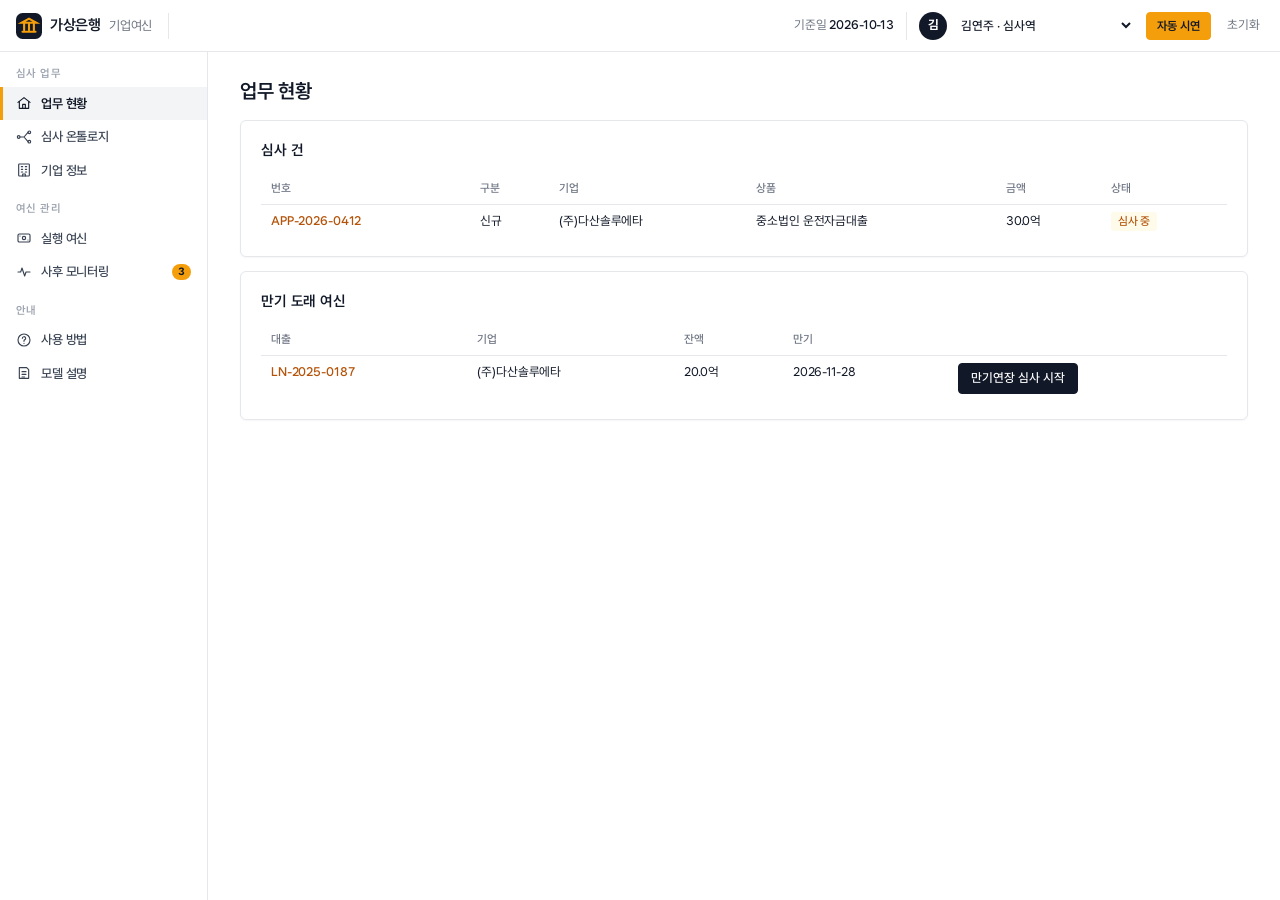
==== commit 8394ae2f: "색 체계 현대화: 무채색 기반과 앰버 강조색 - 상단 바 흰색, 본문·버튼 짙은 회색(#111827), 회색 단계 정리 - 강조색 앰버(#F59E0B) 1색: 선택 메뉴, 진행 중" ====
--- a/index.html
+++ b/index.html
@@ -673,6 +673,114 @@
 .t td { border-bottom-color: #EFEFEF; }
 .field-row { background: #FFF8EC; }
 @media (max-width: 900px) { nav { border-bottom: 1px solid var(--line); } nav a { background: #FFFFFF; } nav a.on { background: #FFF6DA; } }
+
+/* 현대적 색 체계: 무채색 + 앰버 강조 1색 */
+:root {
+  --text: #111827; --text-2: #374151; --muted: #6B7280;
+  --line: #E5E7EB; --line-strong: #D1D5DB;
+  --yellow: #F59E0B; --yellow-deep: #D97706; --yellow-weak: #FEF3C7;
+  --orange: #111827; --orange-deep: #B45309; --orange-weak: #FFF7ED;
+  --cream: #F9FAFB; --bg: #FFFFFF; --card: #FFFFFF; --top: #111827;
+  --ok: #047857; --ok-weak: #ECFDF5; --bad: #DC2626; --bad-weak: #FEF2F2;
+  --amber-text: #92400E;
+}
+body { color: var(--text); letter-spacing: -0.01em; }
+a { color: #B45309; }
+a:hover { color: #92400E; }
+
+/* 상단 바 */
+.top { background: #FFFFFF; color: var(--text); border-bottom: 1px solid var(--line); }
+.brand { color: var(--text); border-right-color: var(--line); }
+.brand .logo rect { fill: #111827; }
+.brand .logo path { stroke: #F59E0B; }
+.brand span, .customer .brand span { color: var(--muted); }
+.meta { color: var(--muted); }
+.asof b { color: var(--text); }
+.user { border-left-color: var(--line); }
+.user select { color: var(--text); }
+.avatar { background: #111827; color: #FFFFFF; }
+.btn-text { color: var(--muted); }
+.btn-text:hover { color: var(--text); }
+.demo-btn { background: #F59E0B; border-color: #F59E0B; color: #111827; }
+.demo-btn:hover { background: #D97706; border-color: #D97706; color: #111827; }
+
+/* 메뉴 */
+nav { background: #FFFFFF; }
+nav a { color: var(--text-2); }
+nav a:hover { background: #F9FAFB; }
+nav a.on { background: #F3F4F6; color: var(--text); box-shadow: inset 3px 0 0 #F59E0B; }
+.nav-group { color: #9CA3AF; }
+.nb { background: #F59E0B; color: #111827; }
+@media (max-width: 900px) { nav a.on { background: #111827; color: #FFFFFF; border-color: #111827; box-shadow: none; } }
+
+/* 버튼·입력 */
+button { background: #111827; border-color: #111827; color: #FFFFFF; font-weight: 500; }
+button:hover { background: #374151; border-color: #374151; }
+button.ghost, .btn-ghost { background: #FFFFFF; color: var(--text); border-color: var(--line-strong); }
+button.ghost:hover, .btn-ghost:hover { background: #F9FAFB; }
+button.danger { background: #FFFFFF; color: var(--bad); border-color: #FECACA; }
+input, select, textarea { border-color: var(--line-strong); }
+input:focus, select:focus, textarea:focus, .search:focus-within { border-color: #F59E0B; box-shadow: 0 0 0 3px rgba(245, 158, 11, .18); }
+.tab.on { color: var(--text); border-bottom-color: #F59E0B; }
+.seg button { color: var(--text-2); background: #FFFFFF; }
+.seg button.on, .seg button.on:hover { background: #111827; color: #FFFFFF; }
+
+/* 카드·표 */
+.card { border-color: var(--line); box-shadow: 0 1px 2px rgba(17, 24, 39, .04); }
+.t th { color: var(--muted); border-bottom-color: var(--line); }
+.t td { border-bottom-color: #F3F4F6; }
+.t tr.hlrow td { background: #FFFBEB; }
+.h1-co, .h1-co a { color: var(--muted); }
+.crumb, .crumb a { color: #9CA3AF; }
+
+/* 상태 라벨 */
+.lv, .st { border: 0; font-weight: 500; }
+.lv-ok, .st-ok { background: #ECFDF5; color: #047857; }
+.lv-info { background: #F3F4F6; color: #4B5563; }
+.lv-warn, .st-wait { background: #FFFBEB; color: #B45309; }
+.lv-bad, .st-bad { background: #FEF2F2; color: #B91C1C; }
+.st-sub { background: #EFF6FF; color: #1D4ED8; }
+.tag, .t-public, .t-syn, .t-calc { font-weight: 500; }
+.t-public { background: #FEF3C7; color: #92400E; }
+.t-syn { background: #F3F4F6; color: #4B5563; }
+.t-calc { background: #EFF6FF; color: #1D4ED8; }
+.ok-t { color: #047857; }
+
+/* 진행 단계·번호 */
+.stepper .dot { border-color: var(--line-strong); color: var(--muted); }
+.stepper li.done .dot { background: #111827; border-color: #111827; color: #FFFFFF; }
+.stepper li.cur .dot { background: #FEF3C7; border-color: #F59E0B; color: #92400E; }
+.stepper li.done + li::before { border-top-color: #111827; }
+.step h2 .n { background: #111827; }
+.howto li::before { background: #111827; }
+
+/* 도식·카드 */
+.onto-center { background: #111827; }
+.onto-center span { color: #FBBF24; }
+.onto-node, .flow li { background: #F9FAFB; border-color: var(--line); }
+.flow li:first-child { border-left-color: #F59E0B; }
+.workflow-product { border-color: var(--line); }
+.workflow-product.selected { background: #FFFBEB; border-color: #FCD34D; }
+.field-row { background: #FFFBEB; }
+.op { background: #F9FAFB; border-left-color: #F59E0B; }
+.kpi .v { color: var(--text); }
+
+/* 그래프 */
+.chart .bar { fill: #F59E0B; }
+.chart .bar.hl { fill: #111827; }
+.chart .bar.neg { fill: #9CA3AF; }
+.chart .zero { stroke: #D1D5DB; }
+.chart .ref { stroke: #DC2626; }
+
+/* 시연 패널·알림 */
+.demo-panel { background: #111827; }
+.demo-panel .demo-bar { color: #FBBF24; }
+.demo-hl { outline-color: #F59E0B; }
+.toast { background: #111827; }
+.progress li { background: #F3F4F6; color: var(--muted); }
+.progress li.done { background: #111827; color: #FFFFFF; }
+.plain li.hit { color: var(--text); font-weight: 500; }
+.plain li.hit::marker { color: #DC2626; }
 
 </style>
 
